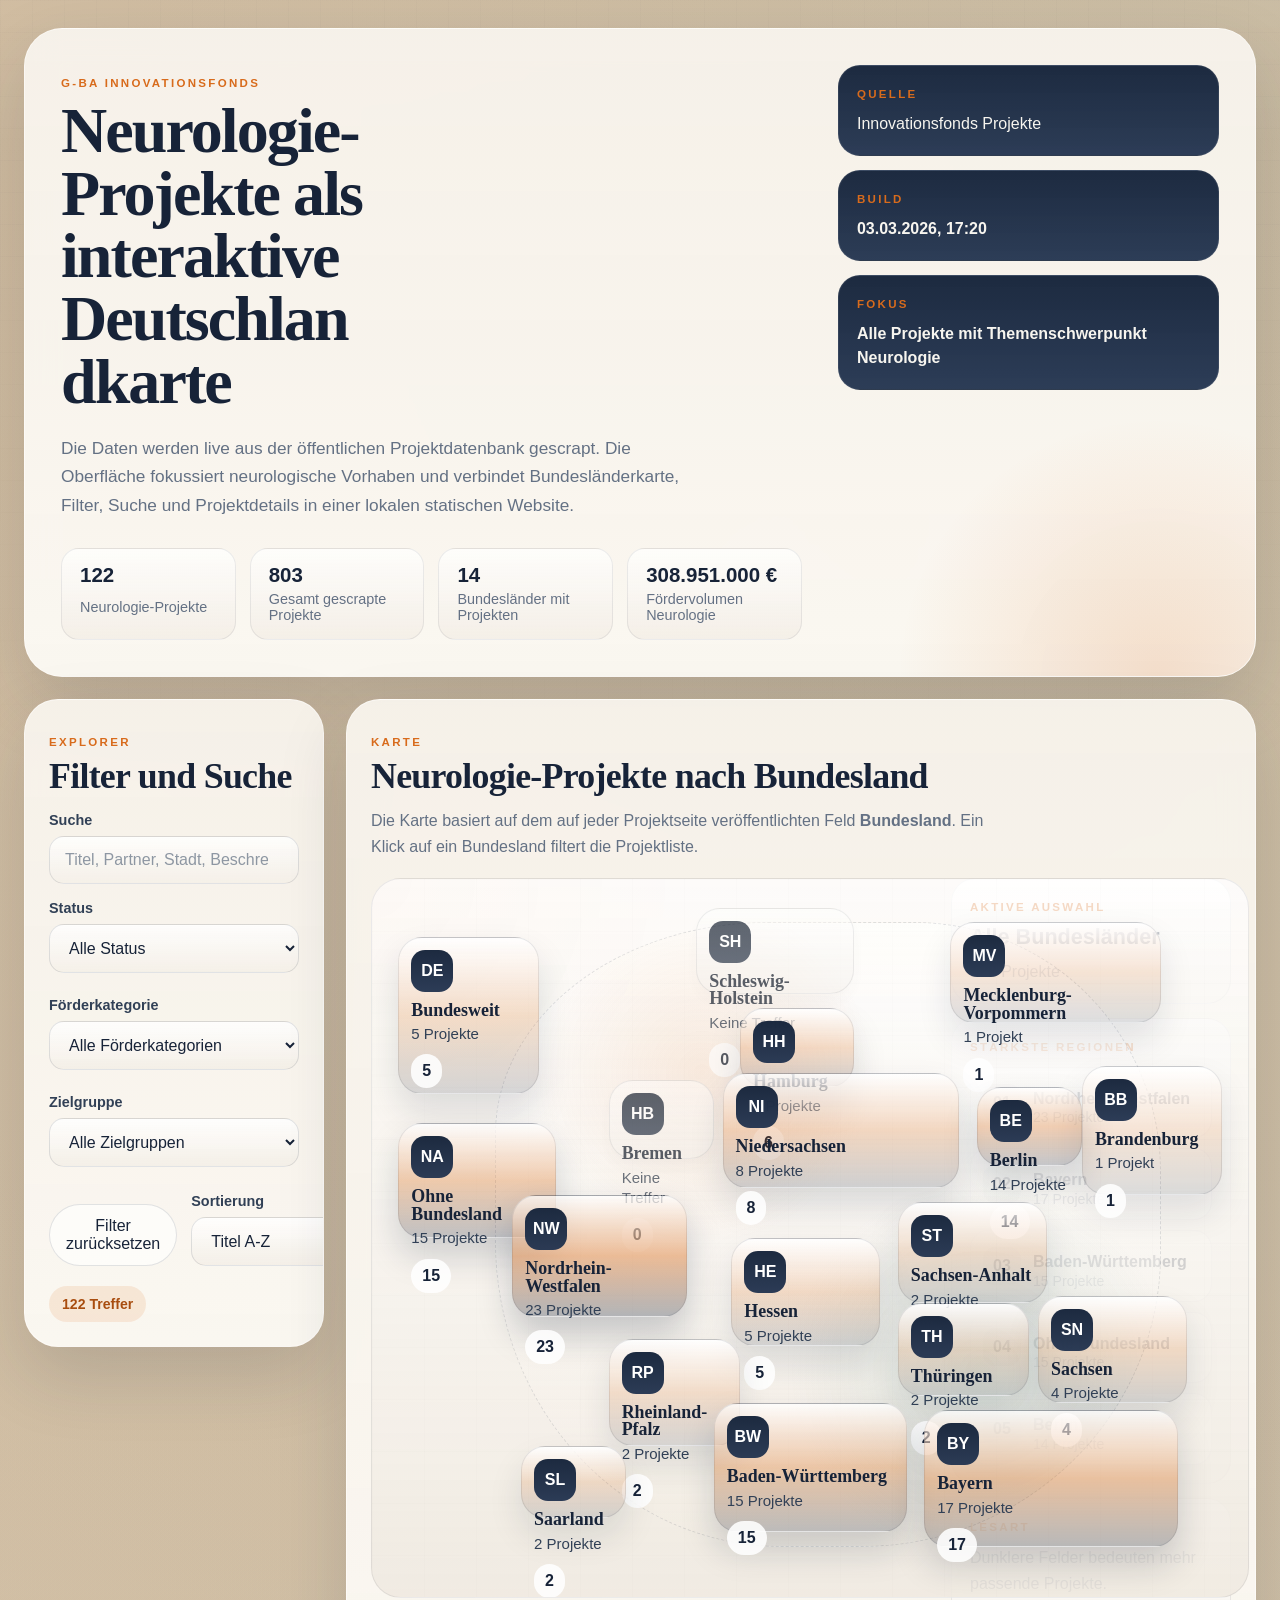
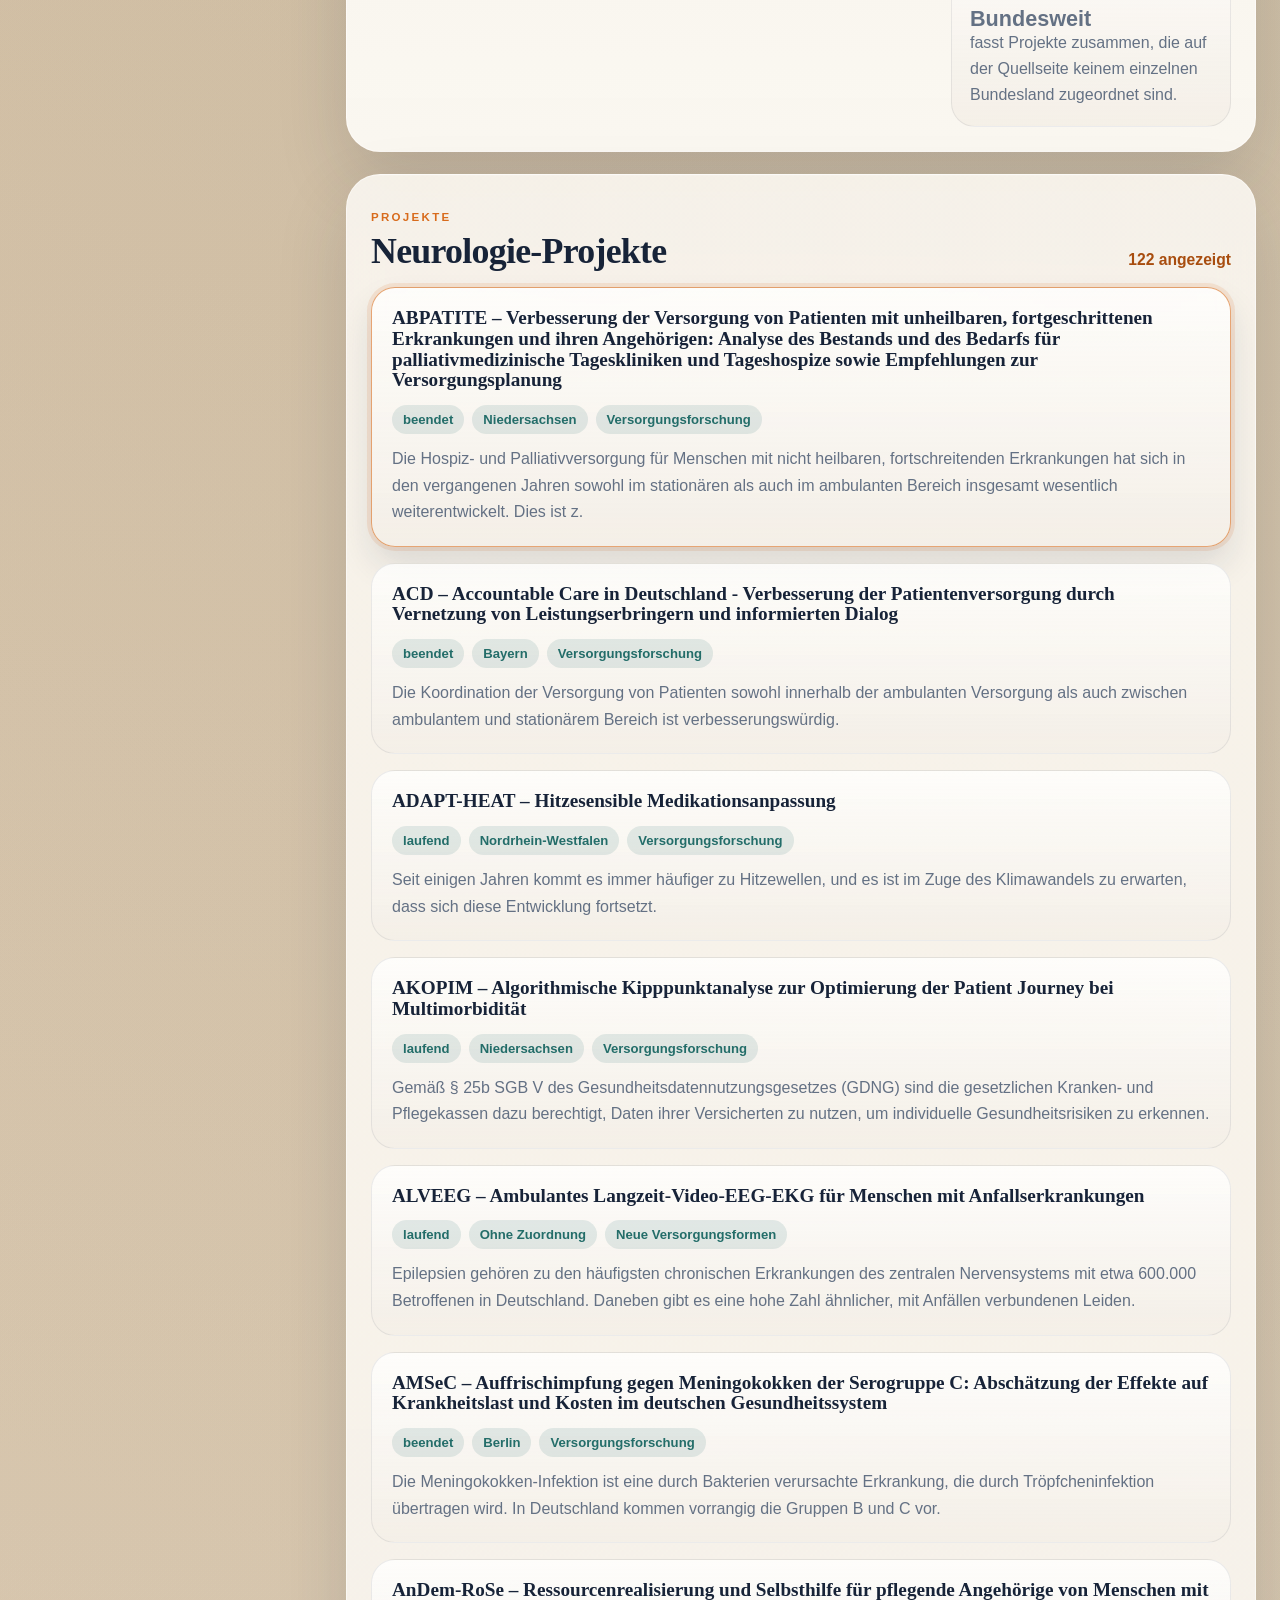
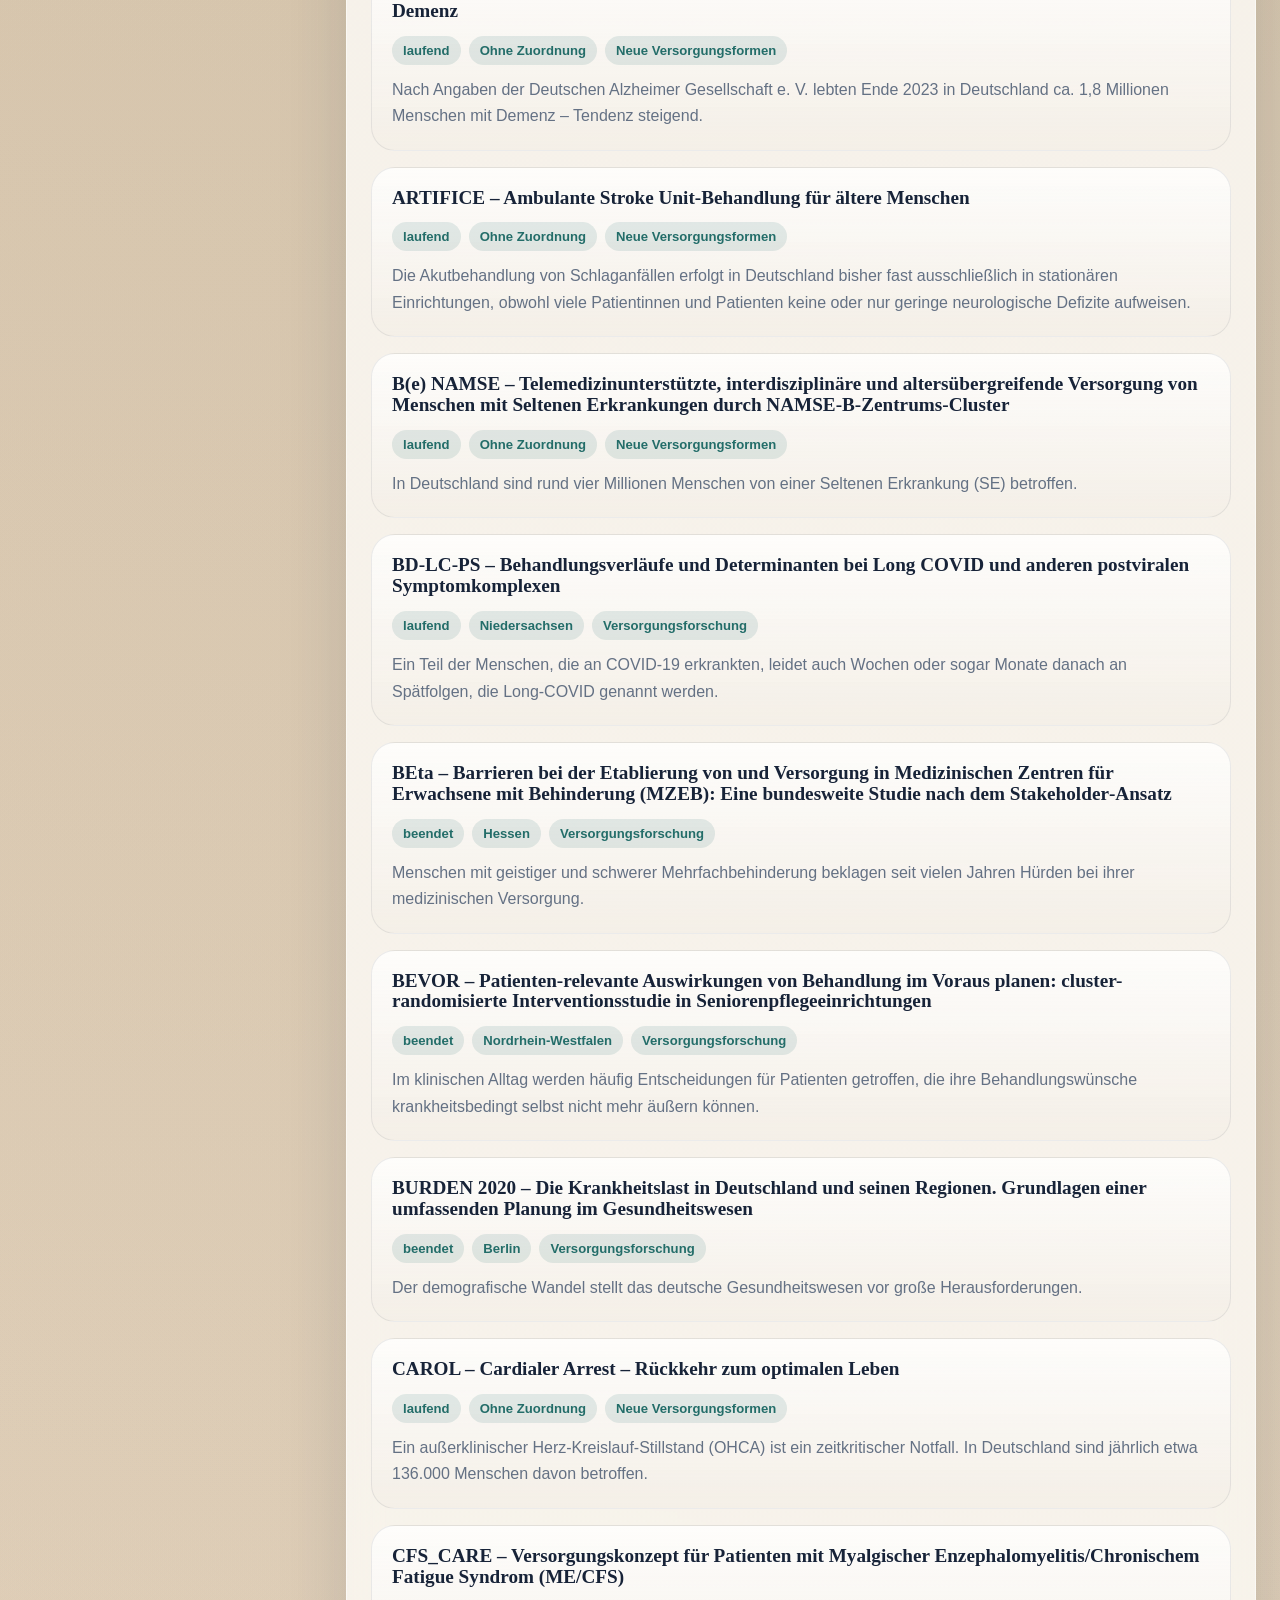
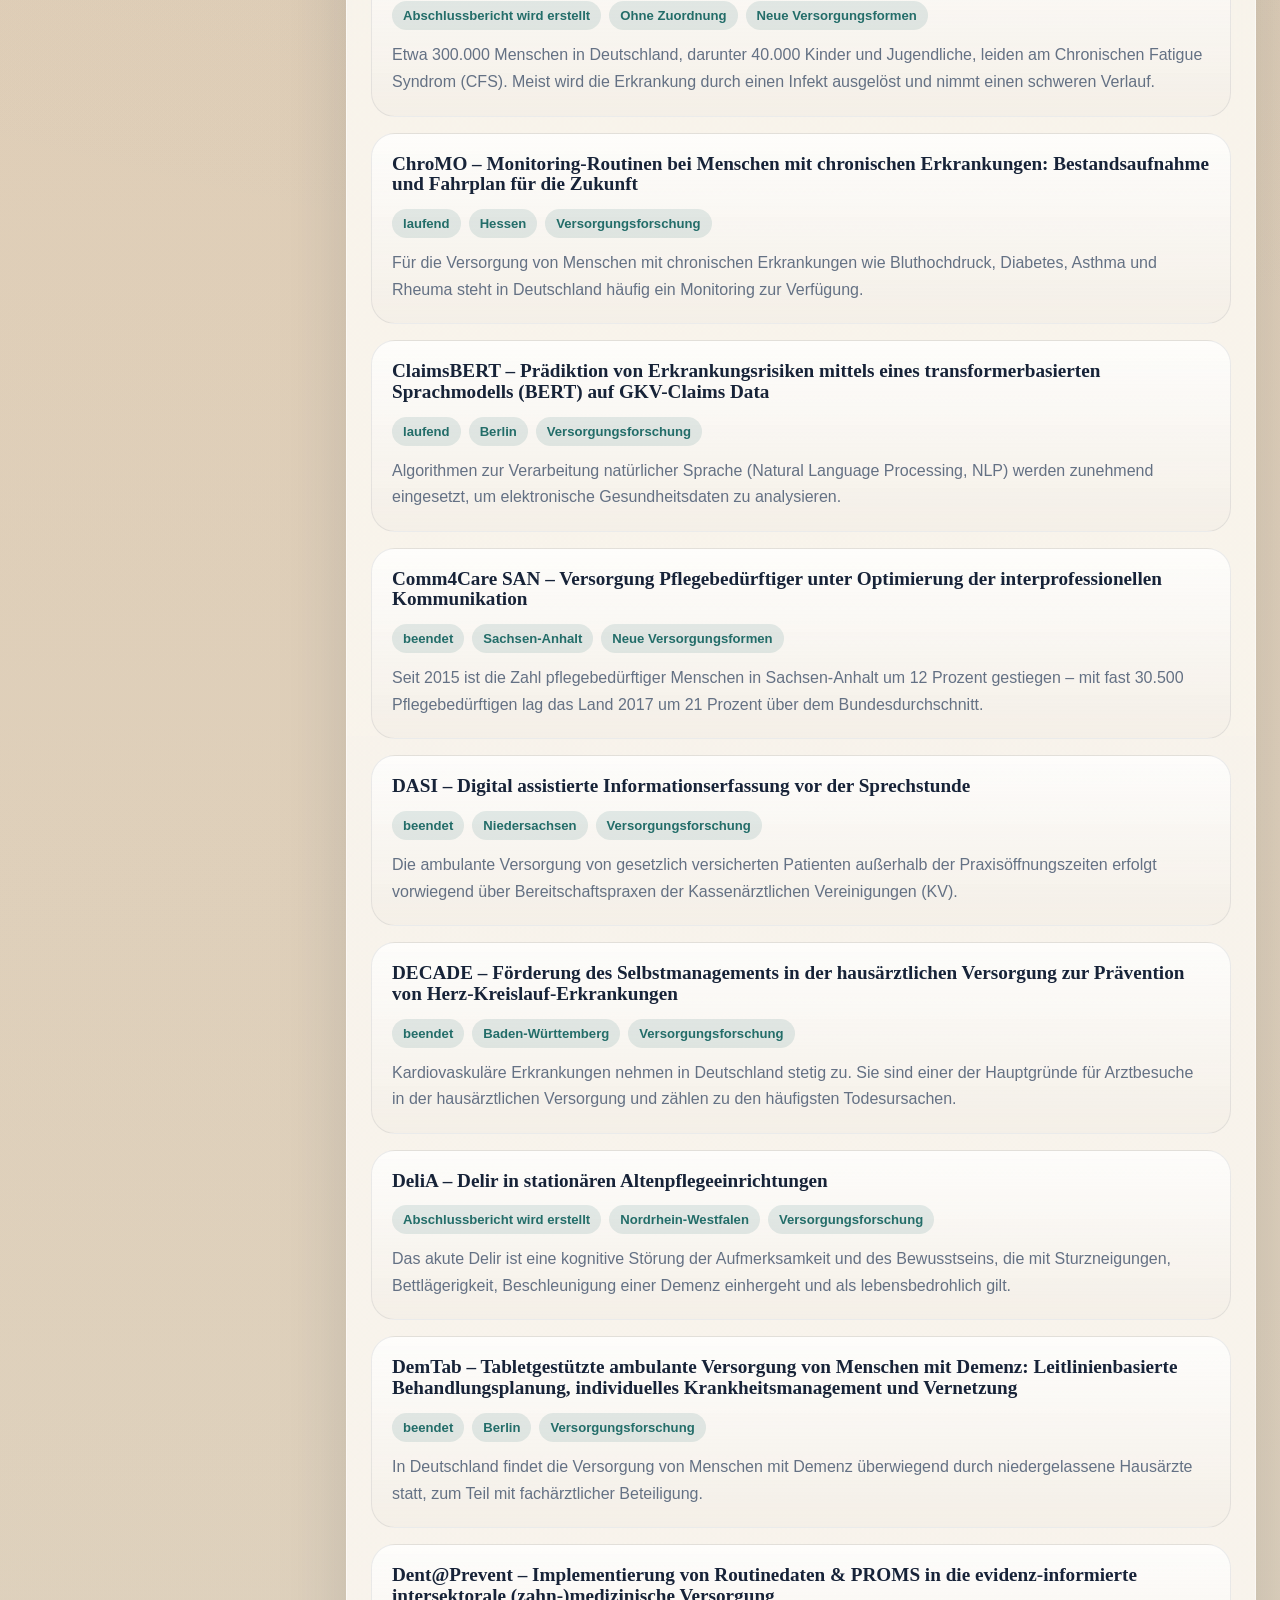
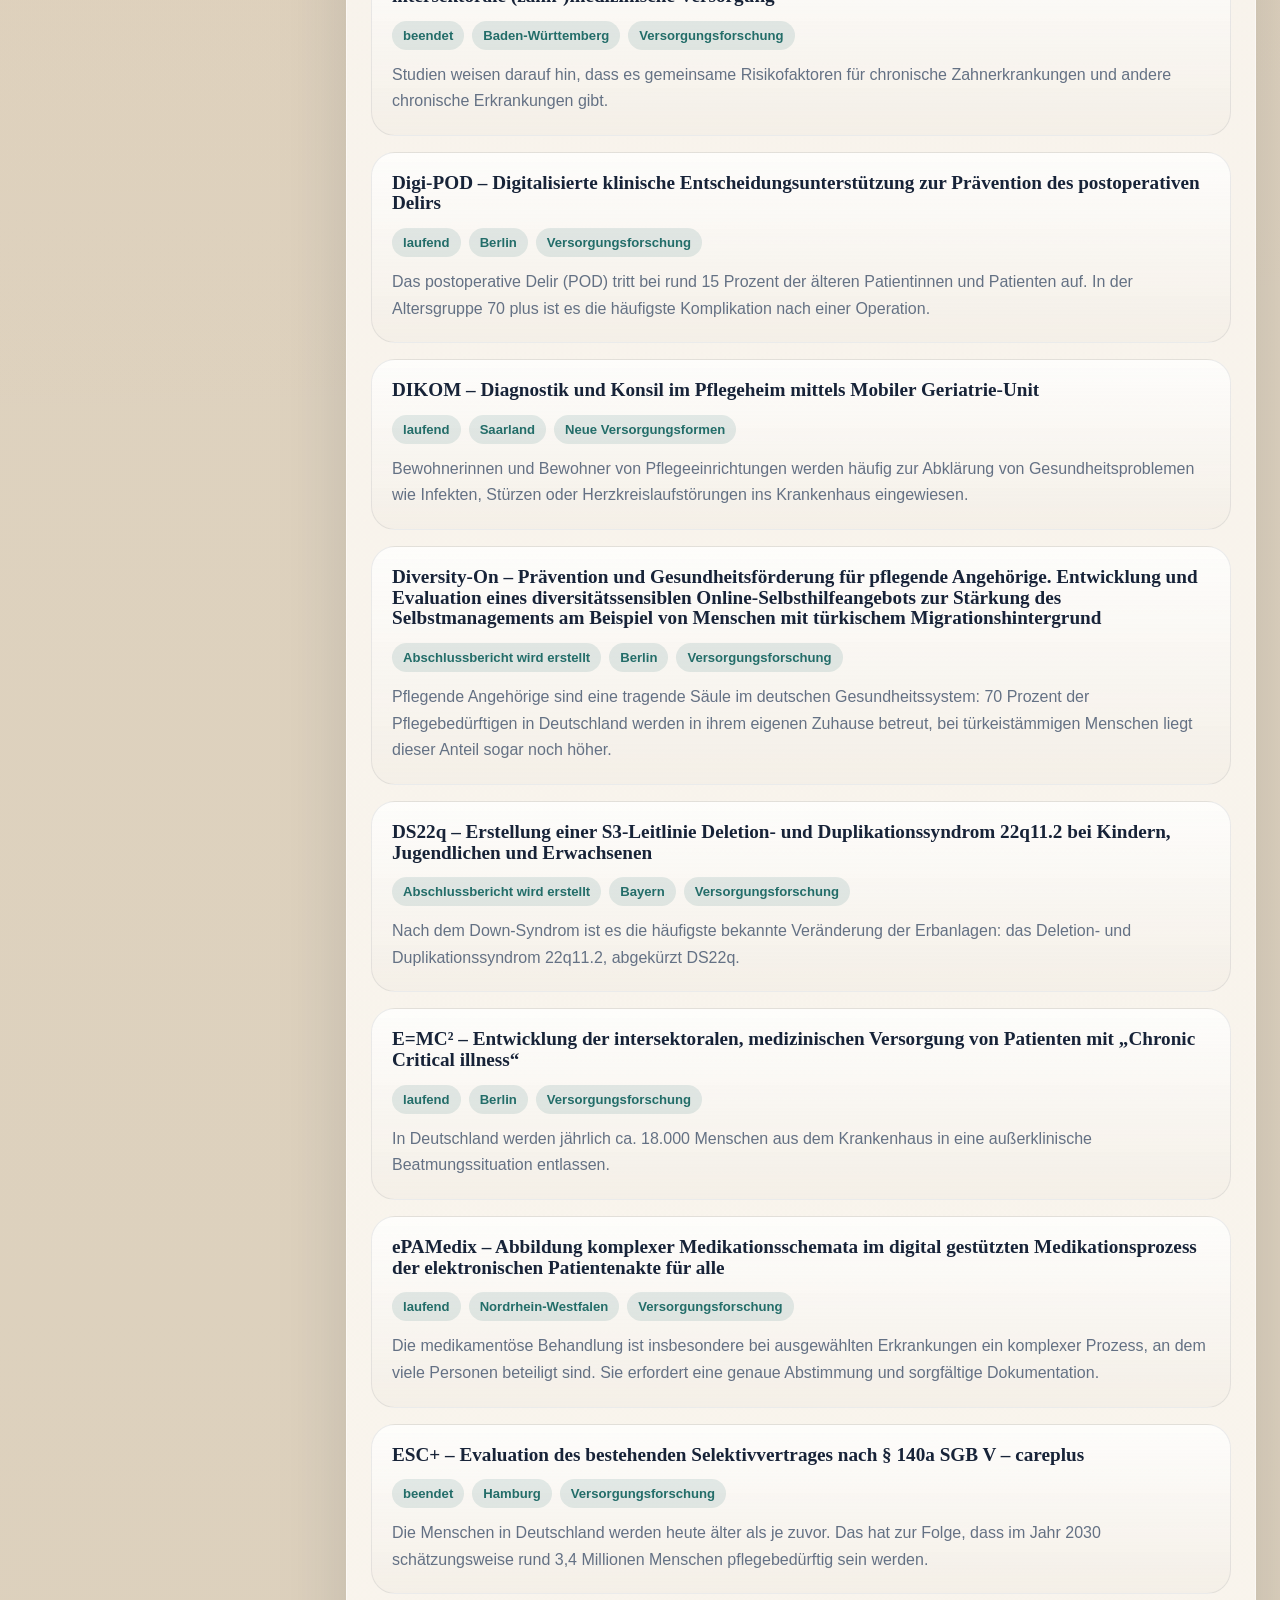
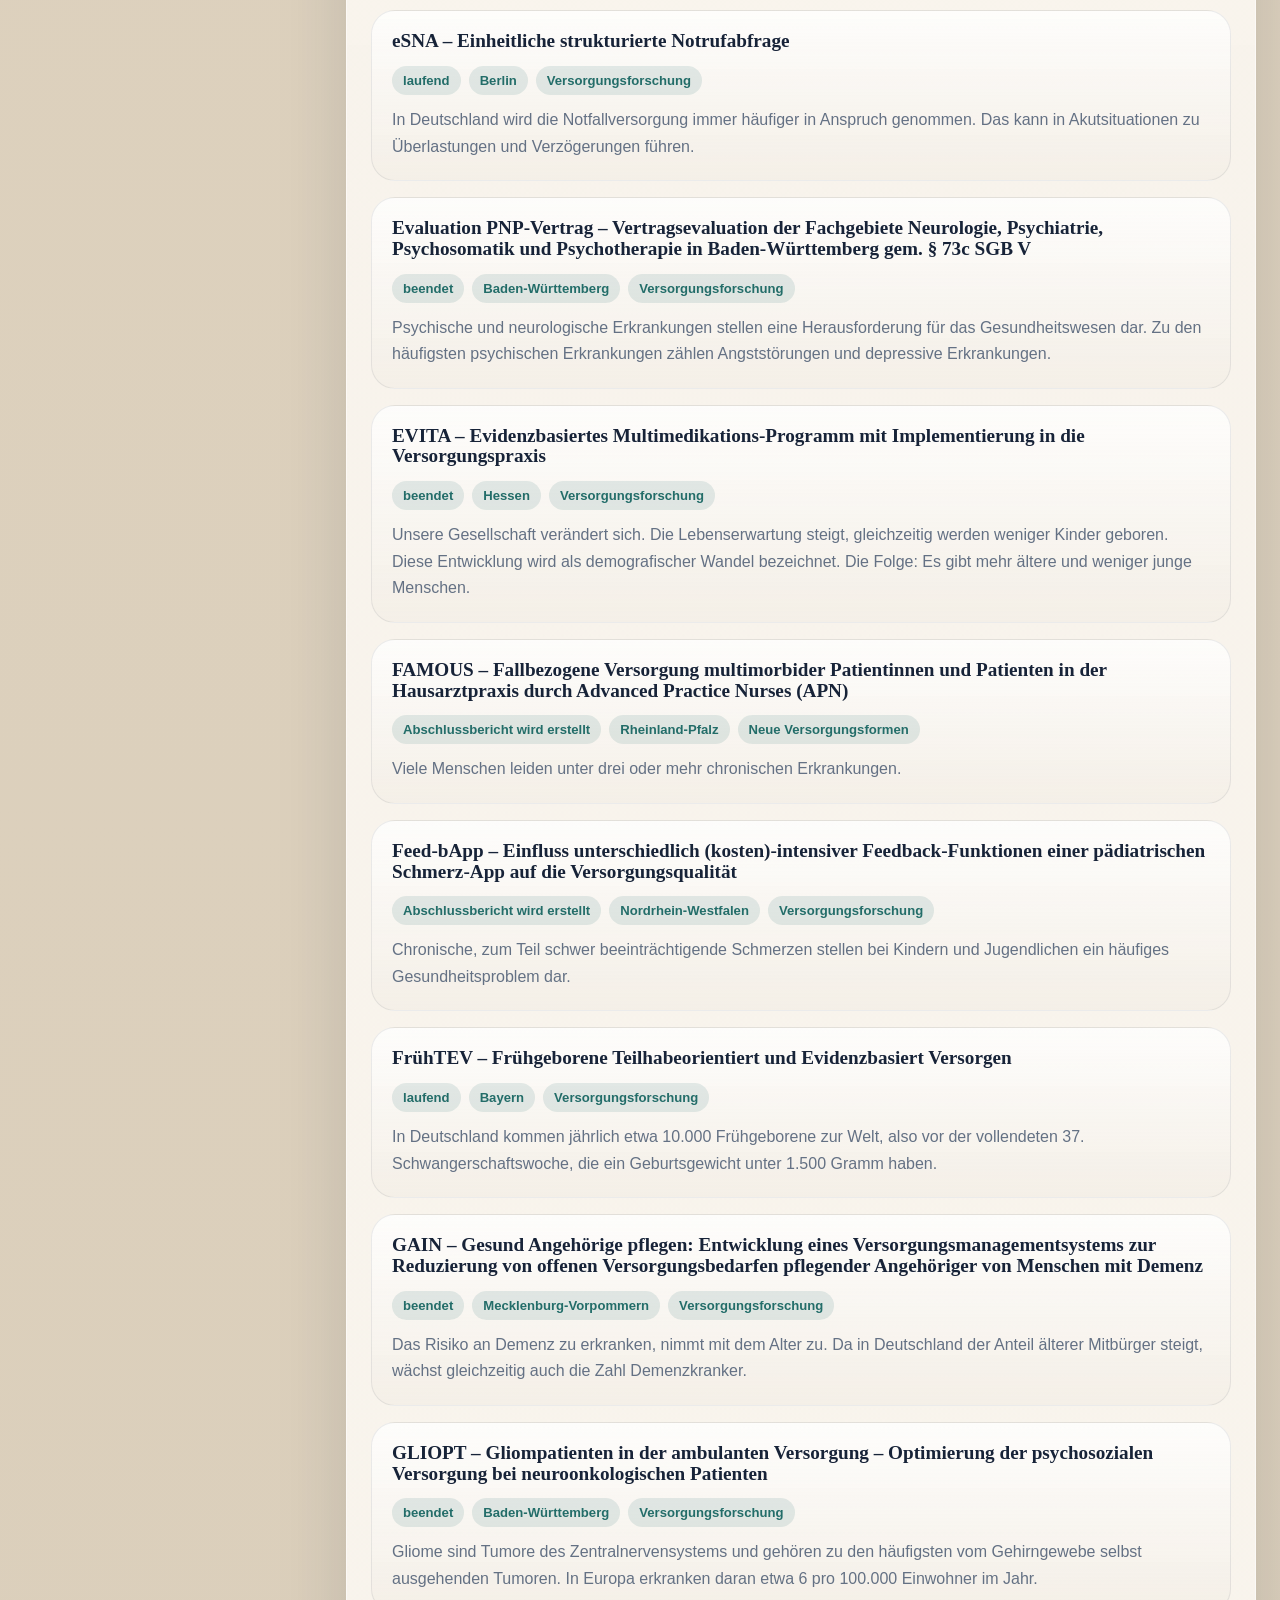
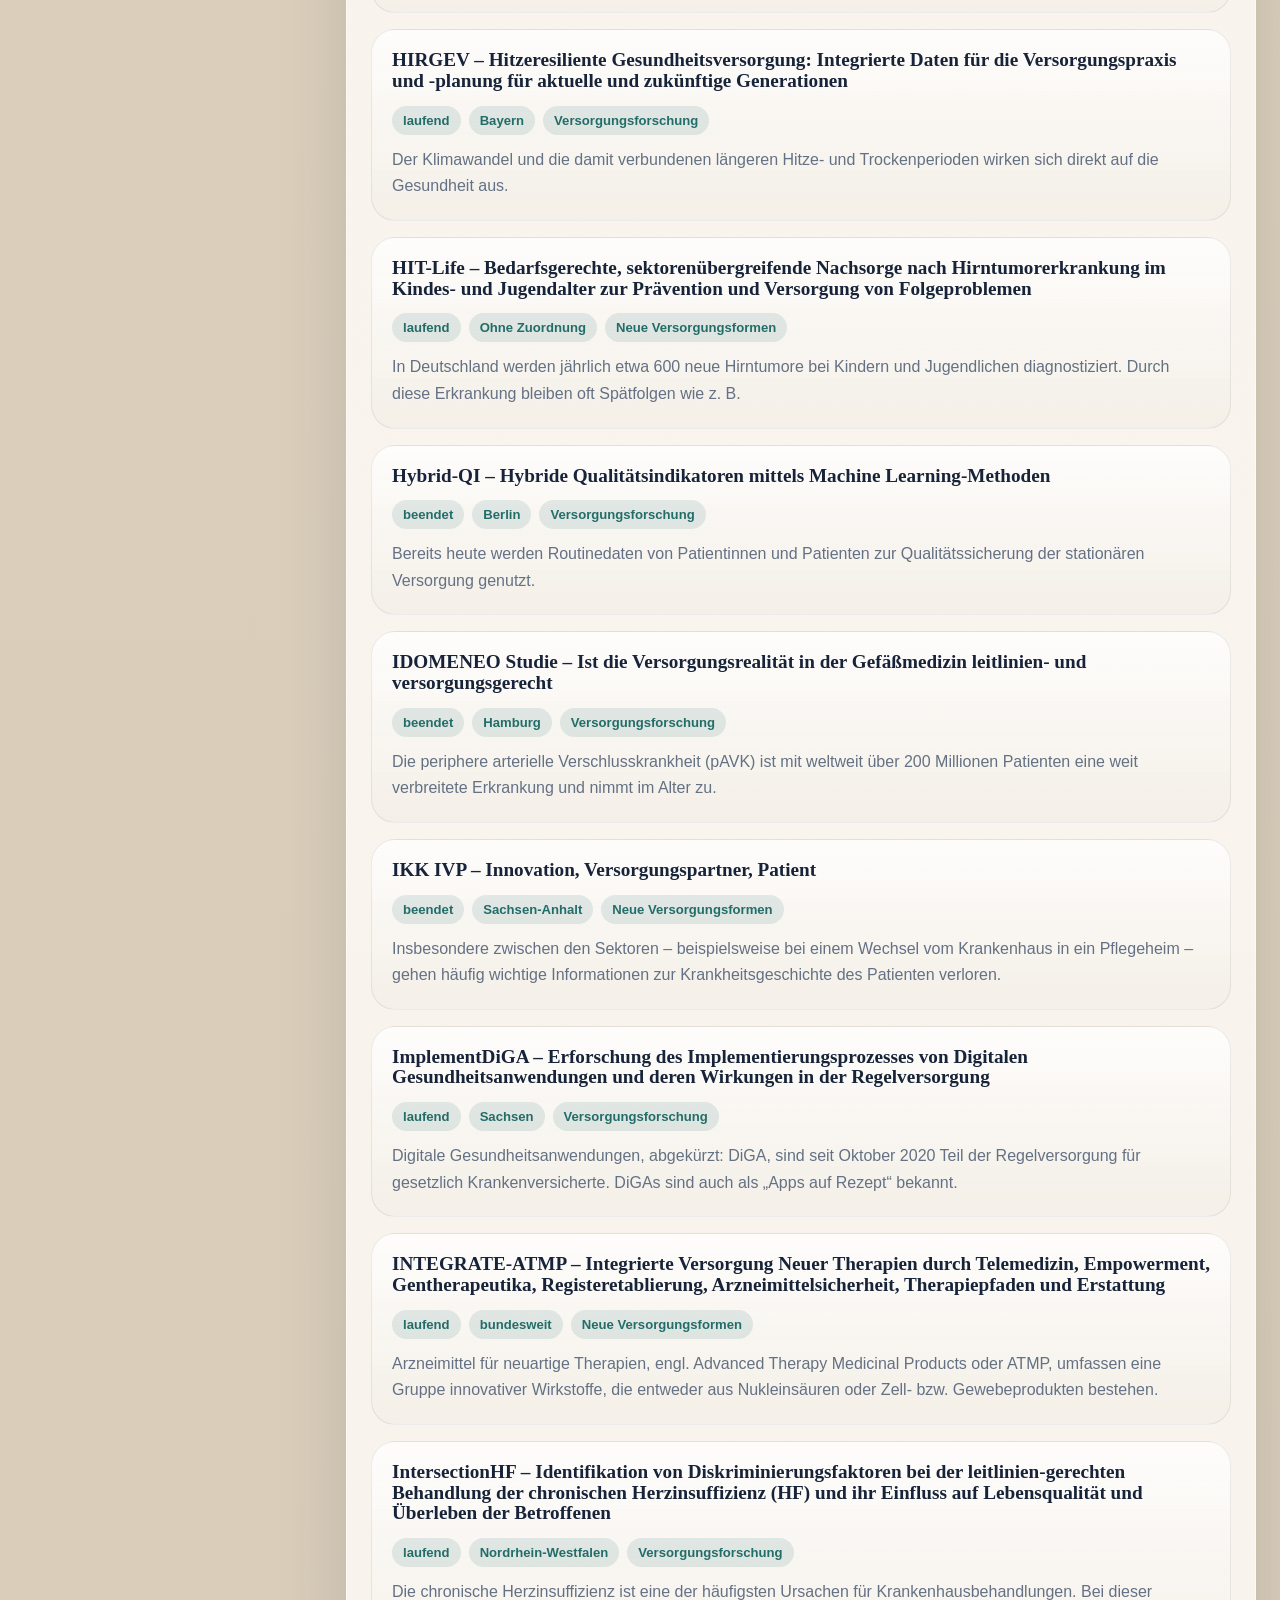
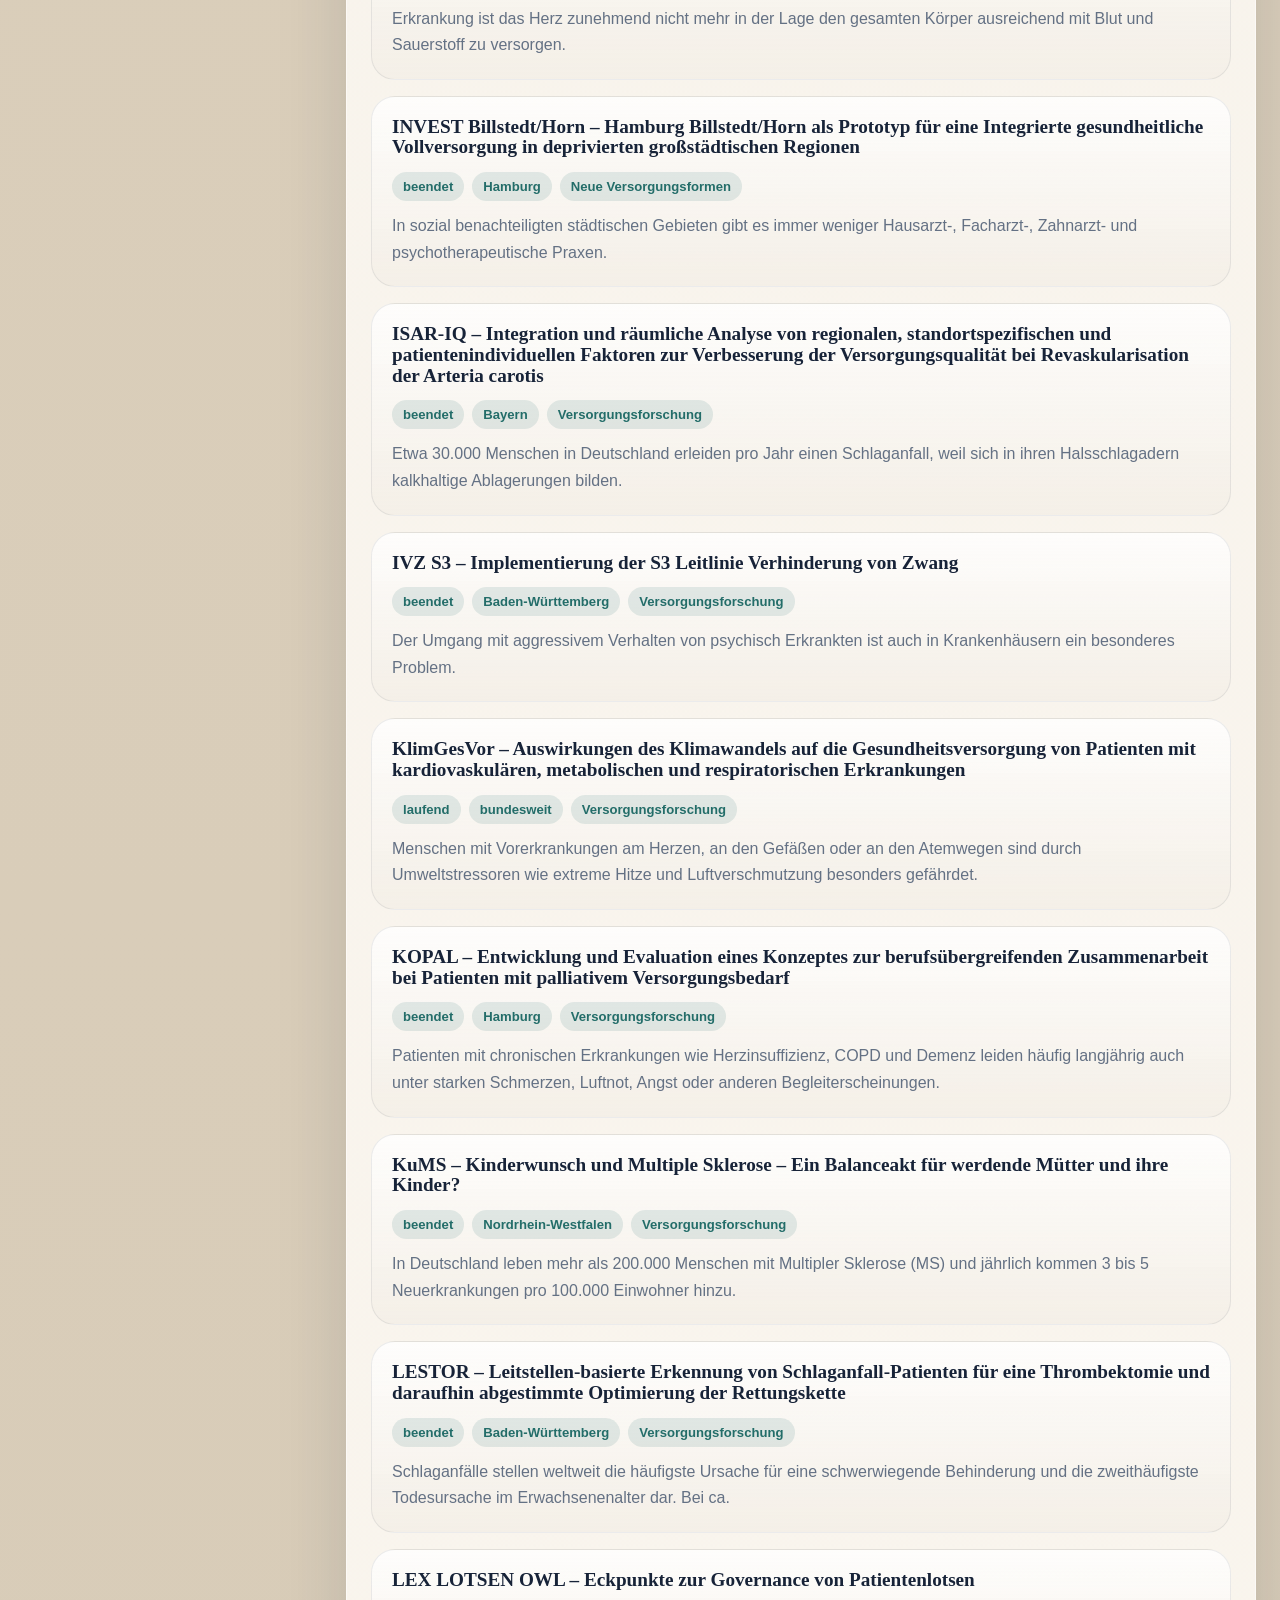
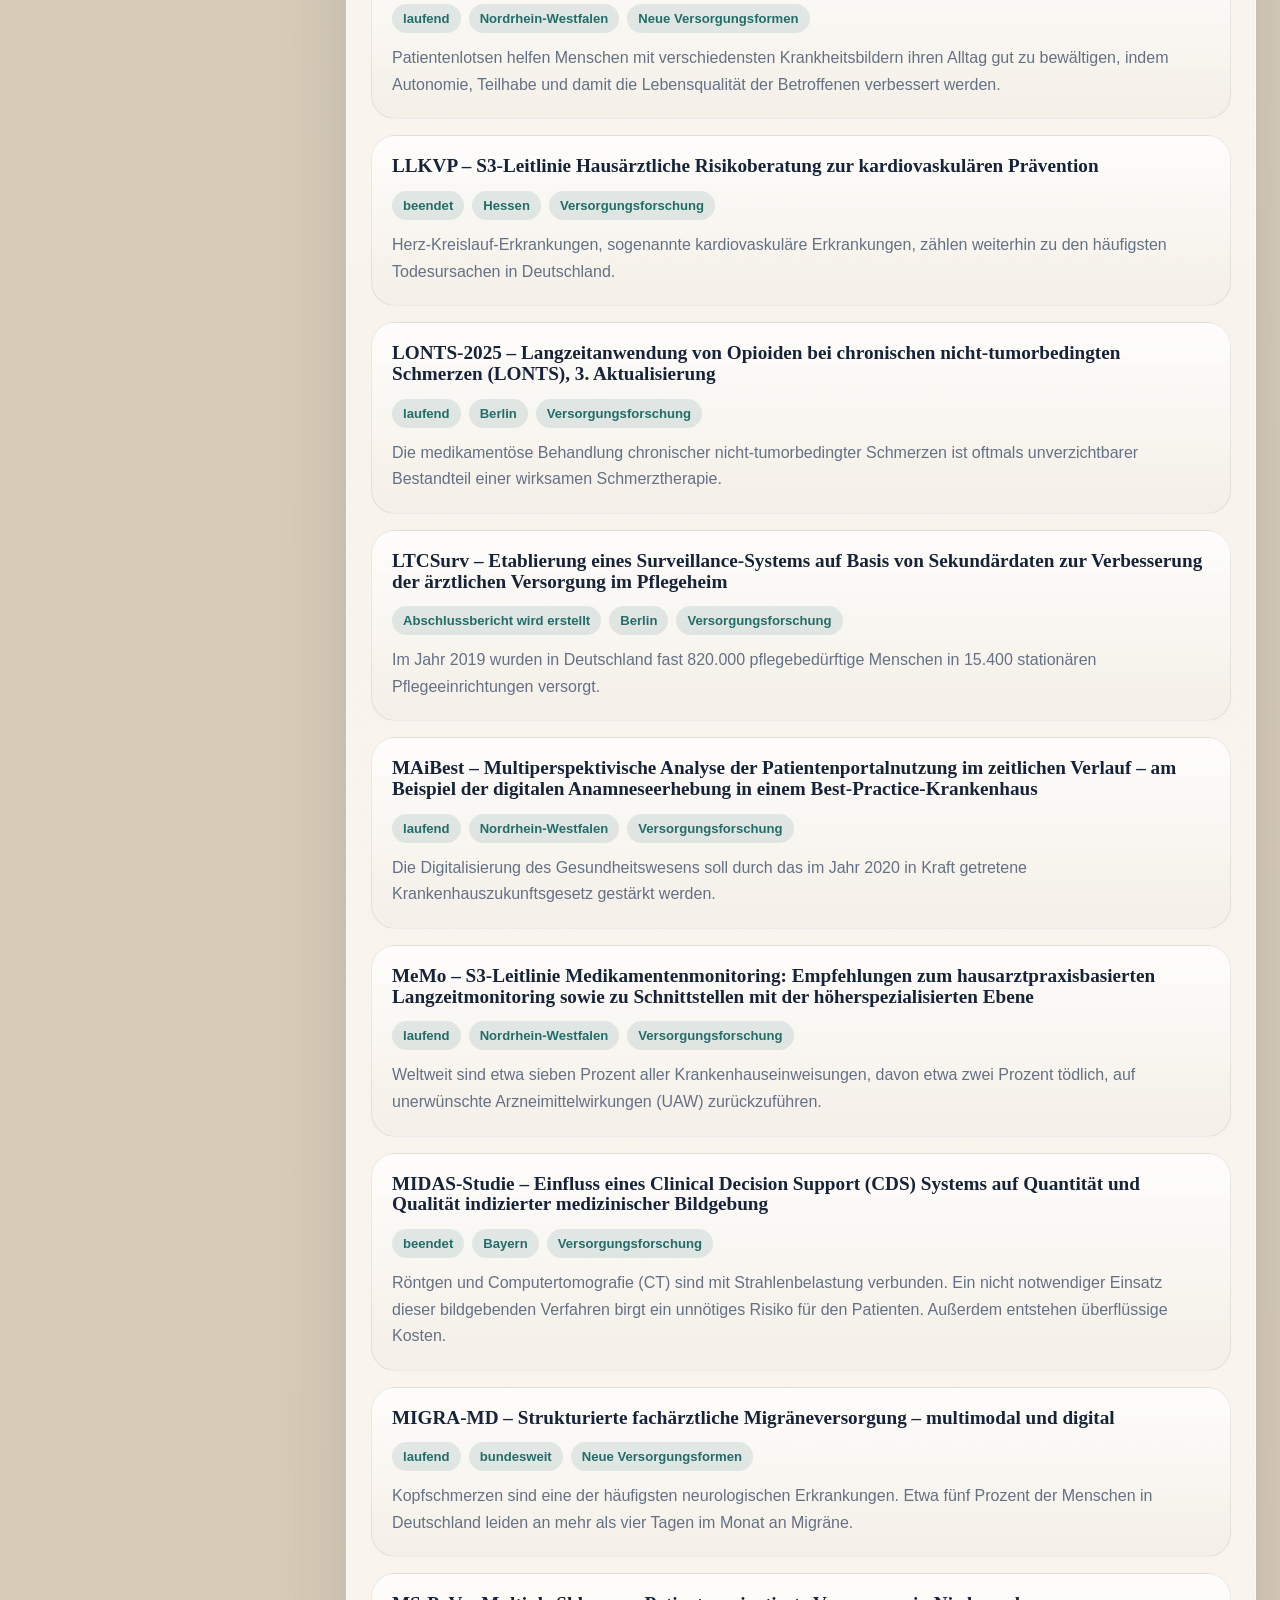
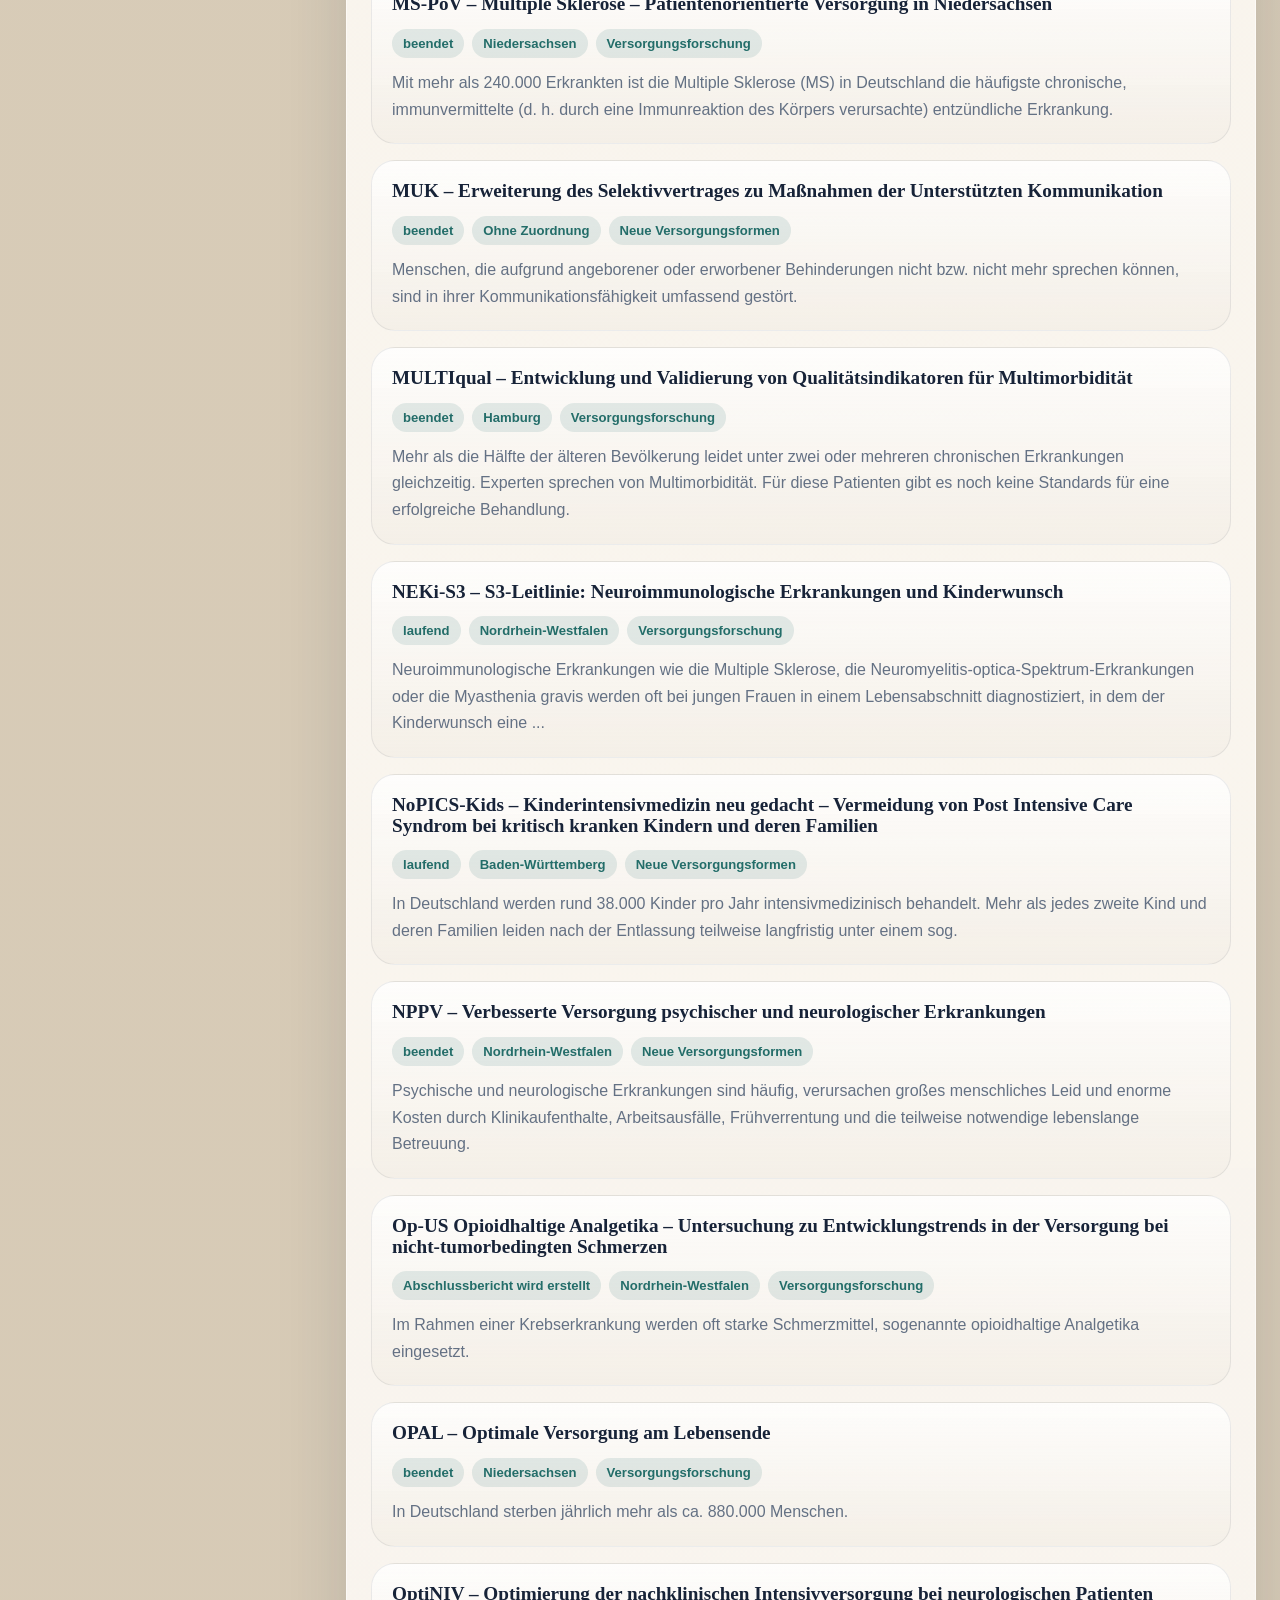
==== site/index.html @ b5175b50 "Initial project import with Pages deployment" ====
<!doctype html>
<html lang="de">
  <head>
    <meta charset="utf-8">
    <meta name="viewport" content="width=device-width, initial-scale=1">
    <title>Neurologie-Projekte im Innovationsfonds</title>
    <meta
      name="description"
      content="Interaktive Karte und Explorer für neurologische Projekte aus dem G-BA Innovationsfonds."
    >
    <link rel="stylesheet" href="./styles.css">
  </head>
  <body>
    <div class="page-shell">
      <header class="hero">
        <div class="hero-copy">
          <p class="eyebrow">G-BA Innovationsfonds</p>
          <h1>Neurologie-Projekte als interaktive Deutschlandkarte</h1>
          <p class="lede">
            Die Daten werden live aus der öffentlichen Projektdatenbank gescrapt. Die Oberfläche
            fokussiert neurologische Vorhaben und verbindet Bundesländerkarte, Filter, Suche und
            Projektdetails in einer lokalen statischen Website.
          </p>
          <div id="hero-stats" class="hero-stats"></div>
        </div>
        <div class="hero-panel">
          <div class="meta-card">
            <span class="meta-label">Quelle</span>
            <a id="source-link" href="https://innovationsfonds.g-ba.de/projekte/" target="_blank" rel="noreferrer">
              Innovationsfonds Projekte
            </a>
          </div>
          <div class="meta-card">
            <span class="meta-label">Build</span>
            <strong id="generated-at">Wird geladen ...</strong>
          </div>
          <div class="meta-card">
            <span class="meta-label">Fokus</span>
            <strong>Alle Projekte mit Themenschwerpunkt Neurologie</strong>
          </div>
        </div>
      </header>

      <main class="workspace">
        <section class="controls-panel card">
          <div class="section-heading">
            <p class="section-label">Explorer</p>
            <h2>Filter und Suche</h2>
          </div>

          <label class="field">
            <span>Suche</span>
            <input id="search-input" type="search" placeholder="Titel, Partner, Stadt, Beschreibung">
          </label>

          <div class="field-grid">
            <label class="field">
              <span>Status</span>
              <select id="status-filter"></select>
            </label>
            <label class="field">
              <span>Förderkategorie</span>
              <select id="funding-filter"></select>
            </label>
            <label class="field">
              <span>Zielgruppe</span>
              <select id="target-filter"></select>
            </label>
          </div>

          <div class="toolbar">
            <button id="reset-filters" class="ghost-button" type="button">Filter zurücksetzen</button>
            <label class="field compact">
              <span>Sortierung</span>
              <select id="sort-filter">
                <option value="title">Titel A-Z</option>
                <option value="funding">Fördersumme</option>
                <option value="recent">Neuere Laufzeit</option>
                <option value="status">Status</option>
              </select>
            </label>
          </div>

          <div id="selection-summary" class="selection-summary"></div>
        </section>

        <section class="map-panel card">
          <div class="section-heading">
            <p class="section-label">Karte</p>
            <h2>Neurologie-Projekte nach Bundesland</h2>
          </div>
          <p class="map-hint">
            Die Karte basiert auf dem auf jeder Projektseite veröffentlichten Feld
            <strong>Bundesland</strong>. Ein Klick auf ein Bundesland filtert die Projektliste.
          </p>
          <div class="map-shell">
            <div id="state-map" class="state-map" aria-label="Deutschlandkarte nach Bundesländern"></div>
            <aside class="map-sidebar">
              <div class="map-side-card">
                <span class="map-side-label">Aktive Auswahl</span>
                <strong id="map-active-label">Alle Bundesländer</strong>
                <p id="map-active-count" class="map-side-copy">122 Projekte</p>
              </div>
              <div class="map-side-card">
                <span class="map-side-label">Stärkste Regionen</span>
                <div id="map-top-states" class="map-top-states"></div>
              </div>
              <div class="map-side-card">
                <span class="map-side-label">Lesart</span>
                <p class="map-side-copy">
                  Dunklere Felder bedeuten mehr passende Projekte. <strong>Bundesweit</strong> fasst
                  Projekte zusammen, die auf der Quellseite keinem einzelnen Bundesland zugeordnet sind.
                </p>
              </div>
            </aside>
          </div>
        </section>

        <section class="list-panel card">
          <div class="section-heading section-heading-split">
            <div>
              <p class="section-label">Projekte</p>
              <h2 id="results-title">Neurologie-Projekte</h2>
            </div>
            <strong id="results-count" class="results-count"></strong>
          </div>
          <div id="project-list" class="project-list"></div>
        </section>

        <aside class="detail-panel card">
          <div class="section-heading">
            <p class="section-label">Detailansicht</p>
            <h2 id="detail-title">Projekt wählen</h2>
          </div>
          <div id="detail-body" class="detail-body">
            <p class="empty-state">
              Wählen Sie ein Projekt aus der Liste oder klicken Sie auf ein Bundesland in der Karte.
            </p>
          </div>
        </aside>
      </main>
    </div>

    <script src="./data.js"></script>
    <script src="./app.js"></script>
  </body>
</html>
---- site/styles.css ----
:root {
  --bg: #d8ccb8;
  --bg-deep: #c7b79d;
  --paper: rgba(248, 244, 237, 0.94);
  --paper-strong: rgba(251, 248, 242, 0.98);
  --paper-muted: rgba(240, 234, 225, 0.92);
  --ink: #172338;
  --ink-soft: #314056;
  --muted: #647184;
  --line: rgba(23, 35, 56, 0.12);
  --accent: #d86b1c;
  --accent-deep: #a84d0f;
  --accent-soft: rgba(216, 107, 28, 0.14);
  --teal: #236d69;
  --teal-soft: rgba(35, 109, 105, 0.14);
  --navy: #18263c;
  --navy-soft: #243551;
  --shadow: 0 28px 70px rgba(23, 35, 56, 0.15);
  --radius-xl: 34px;
  --radius-lg: 24px;
  --radius-md: 18px;
  --heading-font: "Iowan Old Style", "Palatino Linotype", "Book Antiqua", Palatino, serif;
  --body-font: "Avenir Next", "Segoe UI", "Helvetica Neue", sans-serif;
}

* {
  box-sizing: border-box;
}

html {
  scroll-behavior: smooth;
}

body {
  margin: 0;
  min-height: 100vh;
  color: var(--ink);
  font-family: var(--body-font);
  background:
    radial-gradient(circle at top left, rgba(216, 107, 28, 0.18), transparent 24%),
    radial-gradient(circle at top right, rgba(35, 109, 105, 0.16), transparent 18%),
    linear-gradient(180deg, #e4d8c5 0%, var(--bg) 46%, #d2c4ae 100%);
}

body::before {
  content: "";
  position: fixed;
  inset: 0;
  pointer-events: none;
  background:
    linear-gradient(rgba(255, 255, 255, 0.1), transparent 18%),
    linear-gradient(90deg, rgba(23, 35, 56, 0.03) 1px, transparent 1px),
    linear-gradient(rgba(23, 35, 56, 0.03) 1px, transparent 1px);
  background-size: auto, 32px 32px, 32px 32px;
  mask-image: linear-gradient(180deg, rgba(0, 0, 0, 0.5), transparent 92%);
}

a {
  color: inherit;
}

.page-shell {
  position: relative;
  width: min(1600px, calc(100% - 48px));
  margin: 0 auto;
  padding: 28px 0 48px;
}

.hero,
.card {
  position: relative;
  overflow: hidden;
  border: 1px solid rgba(255, 255, 255, 0.48);
  background: linear-gradient(180deg, var(--paper) 0%, var(--paper-strong) 100%);
  box-shadow: var(--shadow);
  backdrop-filter: blur(16px);
}

.hero {
  display: grid;
  grid-template-columns: minmax(0, 1.4fr) minmax(320px, 0.72fr);
  gap: 36px;
  padding: 36px;
  border-radius: 38px;
  animation: rise 0.65s ease both;
}

.hero::before {
  content: "";
  position: absolute;
  inset: auto -14% -42% auto;
  width: 540px;
  height: 540px;
  border-radius: 50%;
  background: radial-gradient(circle, rgba(216, 107, 28, 0.18), transparent 68%);
  pointer-events: none;
}

.hero-copy {
  position: relative;
  z-index: 1;
}

.hero-panel {
  position: relative;
  z-index: 1;
  display: grid;
  gap: 14px;
  align-content: start;
}

.eyebrow,
.section-label,
.meta-label,
.map-side-label {
  text-transform: uppercase;
  letter-spacing: 0.2em;
  font-size: 0.72rem;
  font-weight: 800;
  color: var(--accent);
}

.hero h1,
.section-heading h2,
#detail-title,
.project-card h3,
.state-name {
  margin: 0;
  font-family: var(--heading-font);
  font-weight: 700;
  line-height: 0.98;
  hyphens: auto;
  overflow-wrap: anywhere;
}

.hero h1 {
  max-width: 10ch;
  font-size: clamp(3rem, 5vw, 6.2rem);
  letter-spacing: -0.03em;
}

.lede {
  max-width: 68ch;
  margin: 20px 0 0;
  color: var(--muted);
  font-size: 1.08rem;
  line-height: 1.66;
}

.hero-stats {
  display: grid;
  grid-template-columns: repeat(4, minmax(0, 1fr));
  gap: 14px;
  margin-top: 28px;
  max-width: 920px;
}

.stat-chip {
  display: grid;
  gap: 6px;
  padding: 16px 18px;
  border-radius: 18px;
  border: 1px solid rgba(23, 35, 56, 0.08);
  background: linear-gradient(180deg, rgba(255, 255, 255, 0.72), rgba(244, 239, 231, 0.96));
}

.stat-chip strong {
  font-size: clamp(1.28rem, 1.6vw, 1.75rem);
  line-height: 1;
}

.stat-chip span {
  color: var(--muted);
  font-size: 0.9rem;
}

.meta-card {
  padding: 18px 18px 20px;
  border-radius: 22px;
  background: linear-gradient(180deg, rgba(24, 38, 60, 0.98), rgba(36, 53, 81, 0.96));
  color: #f7f5ef;
  border: 1px solid rgba(255, 255, 255, 0.08);
}

.meta-card a,
.meta-card strong {
  display: block;
  margin-top: 10px;
  color: inherit;
  line-height: 1.45;
  text-decoration: none;
}

.workspace {
  display: grid;
  grid-template-columns: 320px minmax(0, 1.16fr) minmax(360px, 0.96fr);
  gap: 22px;
  align-items: start;
  margin-top: 22px;
}

.workspace > * {
  min-width: 0;
}

.card {
  padding: 24px;
  border-radius: var(--radius-xl);
  animation: rise 0.8s ease both;
}

.controls-panel {
  position: sticky;
  top: 18px;
}

.map-panel {
  grid-column: 2 / -1;
}

.list-panel {
  grid-column: 2;
}

.detail-panel {
  grid-column: 3;
  position: sticky;
  top: 18px;
  max-height: calc(100vh - 36px);
  overflow: auto;
}

.section-heading {
  margin-bottom: 18px;
}

.section-heading h2,
#detail-title {
  font-size: clamp(2rem, 2.8vw, 3.3rem);
  letter-spacing: -0.02em;
}

.section-heading-split {
  display: flex;
  align-items: end;
  justify-content: space-between;
  gap: 16px;
}

.field {
  display: grid;
  gap: 8px;
  margin-bottom: 16px;
}

.field span {
  color: var(--ink-soft);
  font-size: 0.9rem;
  font-weight: 700;
}

.field-grid {
  display: grid;
  grid-template-columns: 1fr;
  gap: 8px;
}

input,
select,
button {
  font: inherit;
}

input,
select {
  width: 100%;
  padding: 14px 15px;
  border-radius: 15px;
  border: 1px solid var(--line);
  background: linear-gradient(180deg, rgba(255, 255, 255, 0.84), rgba(244, 239, 231, 0.92));
  color: var(--ink);
  transition: border-color 0.2s ease, transform 0.2s ease, box-shadow 0.2s ease;
}

input::placeholder {
  color: rgba(100, 113, 132, 0.72);
}

input:focus,
select:focus,
button:focus-visible {
  outline: none;
  border-color: rgba(216, 107, 28, 0.75);
  box-shadow: 0 0 0 4px rgba(216, 107, 28, 0.16);
}

.toolbar {
  display: flex;
  gap: 14px;
  align-items: end;
  justify-content: space-between;
  margin-top: 10px;
}

.compact {
  margin-bottom: 0;
  min-width: 150px;
}

.ghost-button {
  border: 1px solid rgba(23, 35, 56, 0.12);
  background: rgba(255, 255, 255, 0.65);
  color: var(--ink);
  padding: 12px 16px;
  border-radius: 999px;
  cursor: pointer;
  transition: transform 0.2s ease, background 0.2s ease, border-color 0.2s ease;
}

.ghost-button:hover {
  transform: translateY(-1px);
  background: #fff;
  border-color: rgba(216, 107, 28, 0.35);
}

.selection-summary {
  display: flex;
  flex-wrap: wrap;
  gap: 10px;
  margin-top: 20px;
}

.pill {
  display: inline-flex;
  align-items: center;
  gap: 8px;
  padding: 10px 13px;
  border-radius: 999px;
  background: rgba(216, 107, 28, 0.12);
  color: var(--accent-deep);
  font-size: 0.88rem;
  font-weight: 800;
}

.map-hint {
  max-width: 70ch;
  margin: -4px 0 18px;
  color: var(--muted);
  line-height: 1.62;
}

.map-shell {
  display: grid;
  grid-template-columns: minmax(0, 1fr) 280px;
  gap: 22px;
  align-items: start;
}

.state-map {
  position: relative;
  min-height: 720px;
  aspect-ratio: 1.22;
  border-radius: 30px;
  border: 1px solid rgba(23, 35, 56, 0.08);
  background:
    linear-gradient(180deg, rgba(255, 255, 255, 0.74), rgba(240, 234, 225, 0.92)),
    radial-gradient(circle at top left, rgba(216, 107, 28, 0.08), transparent 28%);
  overflow: hidden;
}

.state-map::before {
  content: "";
  position: absolute;
  inset: 6% 10% 7% 14%;
  border-radius: 41% 37% 45% 43% / 34% 40% 47% 49%;
  border: 1px dashed rgba(23, 35, 56, 0.12);
  background:
    radial-gradient(circle at 31% 24%, rgba(216, 107, 28, 0.12), transparent 26%),
    radial-gradient(circle at 73% 72%, rgba(35, 109, 105, 0.12), transparent 29%),
    linear-gradient(180deg, rgba(255, 255, 255, 0.46), rgba(246, 238, 228, 0.2));
}

.state-map::after {
  content: "";
  position: absolute;
  inset: 0;
  background-image:
    linear-gradient(rgba(23, 35, 56, 0.035) 1px, transparent 1px),
    linear-gradient(90deg, rgba(23, 35, 56, 0.035) 1px, transparent 1px);
  background-size: 52px 52px;
  opacity: 0.28;
  pointer-events: none;
}

.state-tile {
  position: absolute;
  z-index: 1;
  display: grid;
  grid-template-rows: auto 1fr auto;
  gap: 10px;
  padding: 12px;
  border-radius: 24px;
  border: 1px solid rgba(23, 35, 56, 0.1);
  color: var(--ink);
  cursor: pointer;
  text-align: left;
  transition:
    transform 0.22s ease,
    border-color 0.22s ease,
    box-shadow 0.22s ease,
    filter 0.22s ease;
}

.state-tile:hover {
  transform: translateY(-3px);
}

.state-tile.active {
  border-color: rgba(216, 107, 28, 0.75);
  box-shadow:
    0 22px 36px rgba(23, 35, 56, 0.18),
    0 0 0 4px rgba(216, 107, 28, 0.16) !important;
  transform: translateY(-4px) scale(1.01);
}

.state-tile.empty {
  filter: saturate(0.7);
  opacity: 0.72;
}

.state-code {
  display: inline-flex;
  align-items: center;
  justify-content: center;
  width: 42px;
  height: 42px;
  border-radius: 14px;
  background: linear-gradient(180deg, rgba(24, 38, 60, 0.98), rgba(36, 53, 81, 0.96));
  color: #fff;
  font-weight: 800;
  font-size: 1rem;
}

.state-copy {
  display: grid;
  align-content: end;
  gap: 5px;
}

.state-name {
  font-size: clamp(1rem, 1.4vw, 1.32rem);
}

.state-count {
  color: var(--ink-soft);
  font-size: 0.94rem;
  line-height: 1.35;
}

.count-burst {
  width: fit-content;
  padding: 8px 11px;
  border-radius: 999px;
  background: rgba(255, 255, 255, 0.88);
  font-weight: 900;
  color: var(--ink);
}

.map-sidebar {
  display: grid;
  gap: 14px;
}

.map-side-card {
  padding: 18px;
  border-radius: 24px;
  border: 1px solid rgba(23, 35, 56, 0.08);
  background: linear-gradient(180deg, rgba(255, 255, 255, 0.74), rgba(244, 239, 231, 0.94));
}

.map-side-card strong {
  display: block;
  margin-top: 10px;
  font-size: 1.35rem;
  line-height: 1.1;
}

.map-side-copy {
  margin: 10px 0 0;
  color: var(--muted);
  line-height: 1.62;
}

.map-top-states {
  display: grid;
  gap: 10px;
  margin-top: 12px;
}

.map-top-state {
  display: grid;
  grid-template-columns: auto 1fr;
  gap: 12px;
  align-items: center;
  width: 100%;
  padding: 12px;
  border: 1px solid rgba(23, 35, 56, 0.08);
  border-radius: 18px;
  background: rgba(255, 255, 255, 0.62);
  cursor: pointer;
  color: inherit;
  text-align: left;
  transition: transform 0.2s ease, border-color 0.2s ease, background 0.2s ease;
}

.map-top-state:hover {
  transform: translateY(-1px);
  background: rgba(255, 255, 255, 0.88);
}

.map-top-state.active {
  border-color: rgba(216, 107, 28, 0.55);
  background: rgba(216, 107, 28, 0.12);
}

.map-top-rank {
  display: inline-flex;
  align-items: center;
  justify-content: center;
  width: 38px;
  height: 38px;
  border-radius: 12px;
  background: rgba(24, 38, 60, 0.08);
  color: var(--ink);
  font-weight: 900;
}

.map-top-copy {
  display: grid;
  gap: 2px;
}

.map-top-copy strong {
  font-size: 1rem;
}

.map-top-copy small {
  color: var(--muted);
  font-size: 0.88rem;
}

.results-count {
  color: var(--accent-deep);
  font-size: 0.98rem;
  font-weight: 800;
}

.project-list {
  display: grid;
  gap: 16px;
}

.project-card {
  min-width: 0;
  padding: 20px;
  border-radius: 24px;
  border: 1px solid rgba(23, 35, 56, 0.08);
  background: linear-gradient(180deg, rgba(255, 255, 255, 0.78), rgba(244, 239, 231, 0.98));
  cursor: pointer;
  transition: transform 0.2s ease, border-color 0.2s ease, box-shadow 0.2s ease;
}

.project-card:hover {
  transform: translateY(-2px);
  box-shadow: 0 16px 30px rgba(23, 35, 56, 0.1);
}

.project-card.active {
  border-color: rgba(216, 107, 28, 0.6);
  box-shadow:
    0 18px 34px rgba(23, 35, 56, 0.12),
    0 0 0 4px rgba(216, 107, 28, 0.12);
}

.project-card h3 {
  font-size: clamp(1.2rem, 1.5vw, 1.5rem);
  line-height: 1.08;
}

.project-meta,
.detail-meta {
  display: flex;
  flex-wrap: wrap;
  gap: 8px;
  margin: 14px 0 12px;
}

.meta-pill {
  padding: 7px 11px;
  border-radius: 999px;
  background: rgba(35, 109, 105, 0.12);
  color: var(--teal);
  font-size: 0.82rem;
  font-weight: 800;
}

.project-card p,
.detail-body p,
.detail-body li,
.detail-body span {
  color: var(--muted);
  line-height: 1.66;
}

.project-card p {
  display: -webkit-box;
  margin: 0;
  overflow: hidden;
  -webkit-box-orient: vertical;
  -webkit-line-clamp: 4;
}

.detail-body {
  display: grid;
  gap: 18px;
}

.detail-block {
  padding-top: 18px;
  border-top: 1px solid var(--line);
}

.detail-block:first-child {
  padding-top: 0;
  border-top: 0;
}

.detail-block h3 {
  margin-bottom: 10px;
  font-size: 1.28rem;
}

.detail-kv {
  display: grid;
  gap: 12px;
}

.detail-kv-row {
  display: grid;
  gap: 4px;
}

.detail-kv-row strong {
  font-size: 0.8rem;
  font-weight: 800;
  color: var(--accent-deep);
  letter-spacing: 0.08em;
  text-transform: uppercase;
}

.detail-links,
.detail-list {
  display: grid;
  gap: 10px;
}

.detail-links a,
.detail-body a {
  color: var(--teal);
  text-decoration: none;
  overflow-wrap: anywhere;
}

.detail-links a:hover,
.detail-body a:hover {
  text-decoration: underline;
}

.detail-list {
  margin: 0;
  padding-left: 18px;
}

.empty-state,
.empty-results {
  margin: 0;
  padding: 22px;
  border-radius: 20px;
  background: rgba(255, 255, 255, 0.68);
}

@keyframes rise {
  from {
    opacity: 0;
    transform: translateY(18px);
  }
  to {
    opacity: 1;
    transform: translateY(0);
  }
}

@media (max-width: 1360px) {
  .workspace {
    grid-template-columns: 300px minmax(0, 1fr);
  }

  .map-panel,
  .list-panel,
  .detail-panel {
    grid-column: 2;
  }

  .detail-panel {
    position: static;
    max-height: none;
    overflow: visible;
  }
}

@media (max-width: 1120px) {
  .hero {
    grid-template-columns: 1fr;
  }

  .hero-stats {
    grid-template-columns: repeat(2, minmax(0, 1fr));
  }

  .workspace {
    grid-template-columns: 1fr;
  }

  .controls-panel,
  .map-panel,
  .list-panel,
  .detail-panel {
    grid-column: 1;
    position: static;
    max-height: none;
    overflow: visible;
  }

  .map-shell {
    grid-template-columns: 1fr;
  }
}

@media (max-width: 760px) {
  .page-shell {
    width: min(100% - 22px, 100%);
    padding-top: 16px;
  }

  .hero,
  .card {
    padding: 22px;
    border-radius: 28px;
  }

  .hero h1 {
    max-width: 12ch;
    font-size: clamp(2.6rem, 12vw, 4rem);
  }

  .hero-stats {
    grid-template-columns: 1fr;
  }

  .toolbar,
  .section-heading-split {
    flex-direction: column;
    align-items: stretch;
  }

  .state-map {
    display: grid;
    grid-template-columns: repeat(2, minmax(0, 1fr));
    gap: 12px;
    min-height: auto;
    aspect-ratio: auto;
    padding: 12px;
  }

  .state-map::before,
  .state-map::after {
    display: none;
  }

  .state-tile {
    position: relative;
    left: auto !important;
    top: auto !important;
    width: auto !important;
    height: auto !important;
    min-height: 150px;
  }
}

@media (max-width: 520px) {
  .state-map {
    grid-template-columns: 1fr;
  }
}
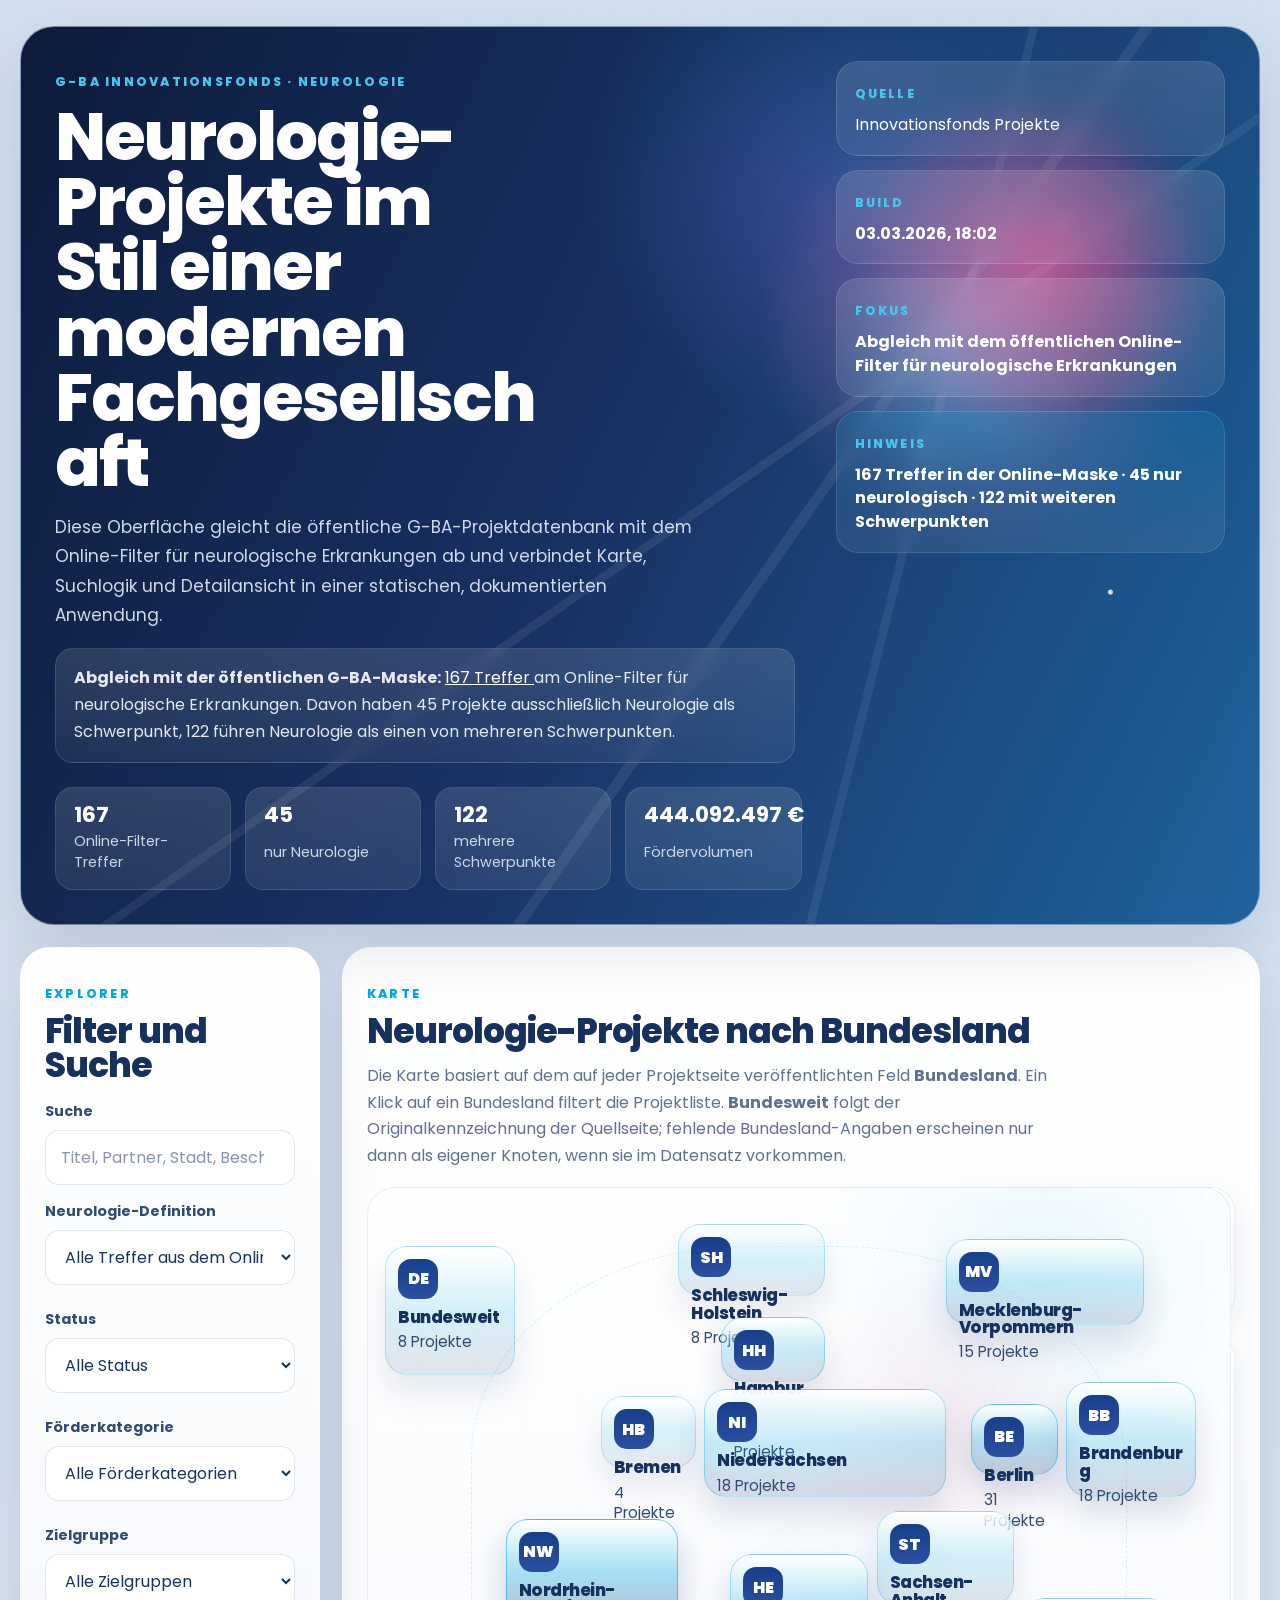
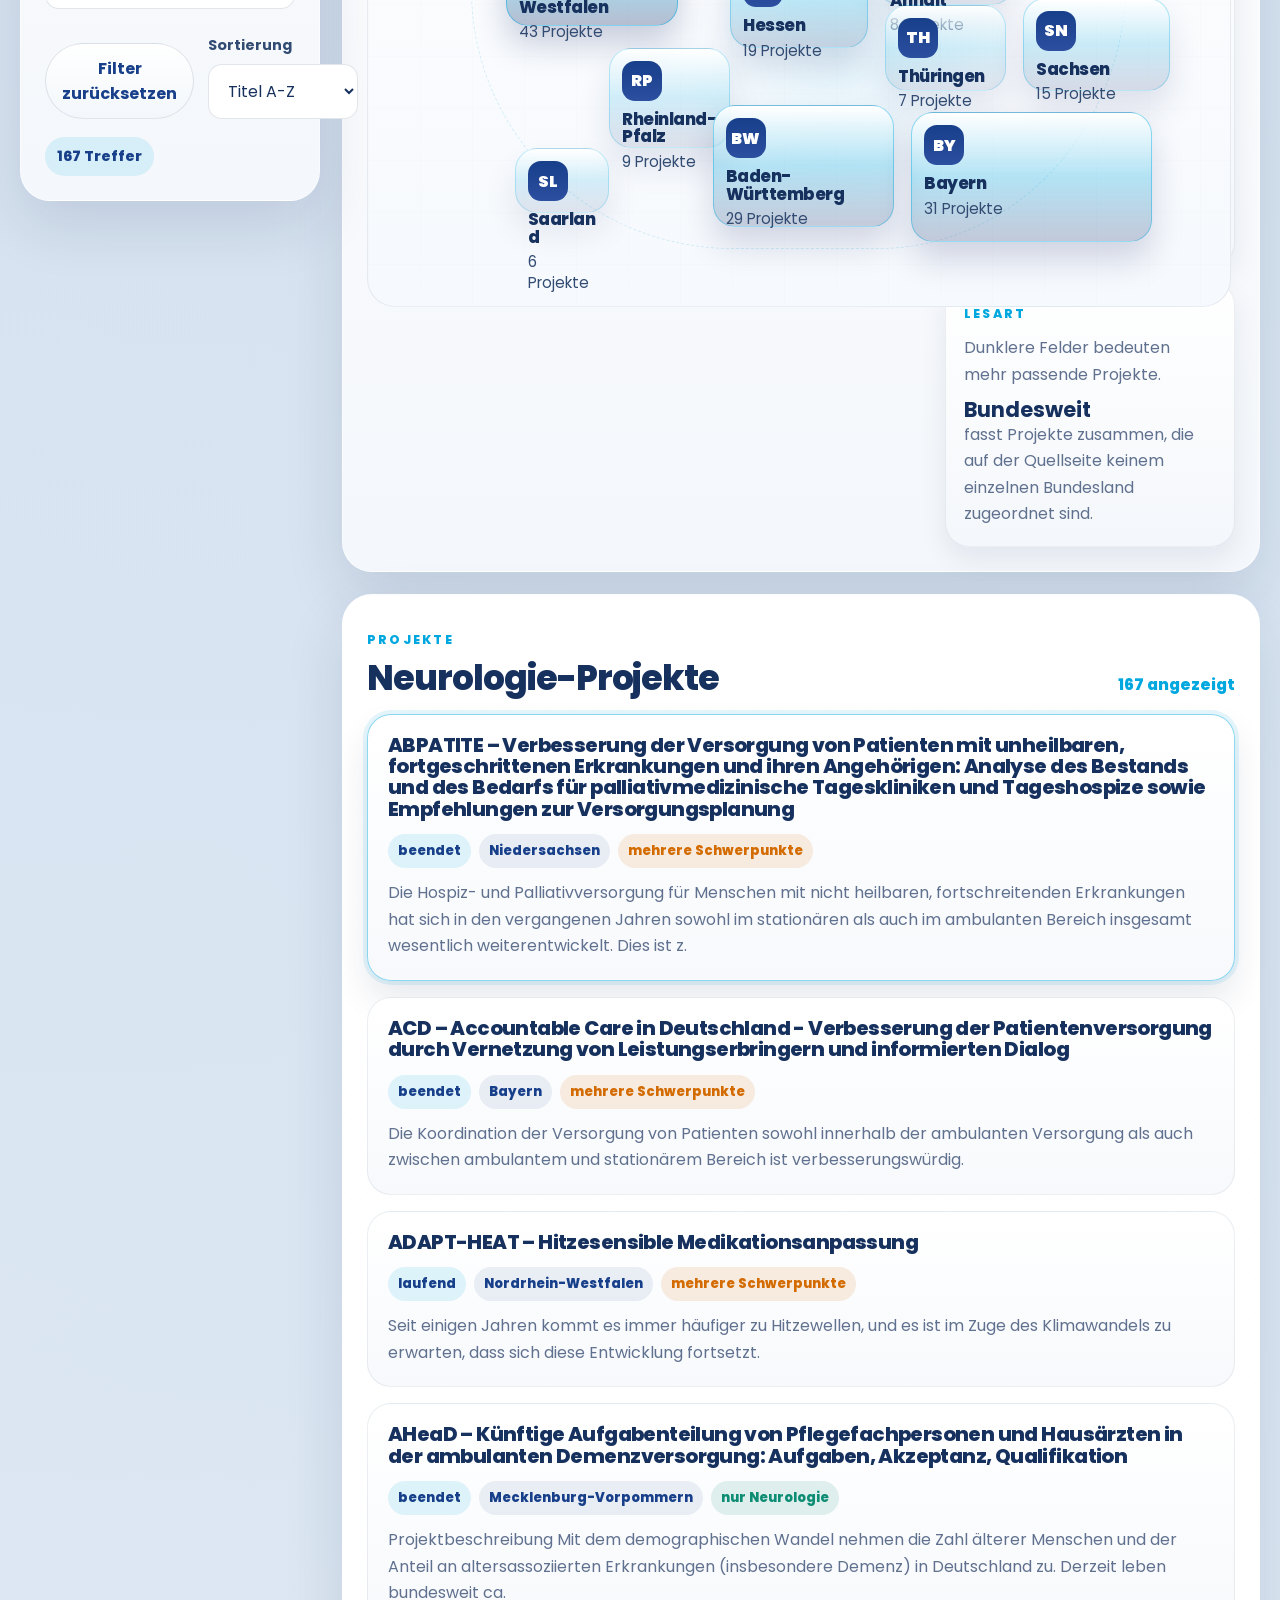
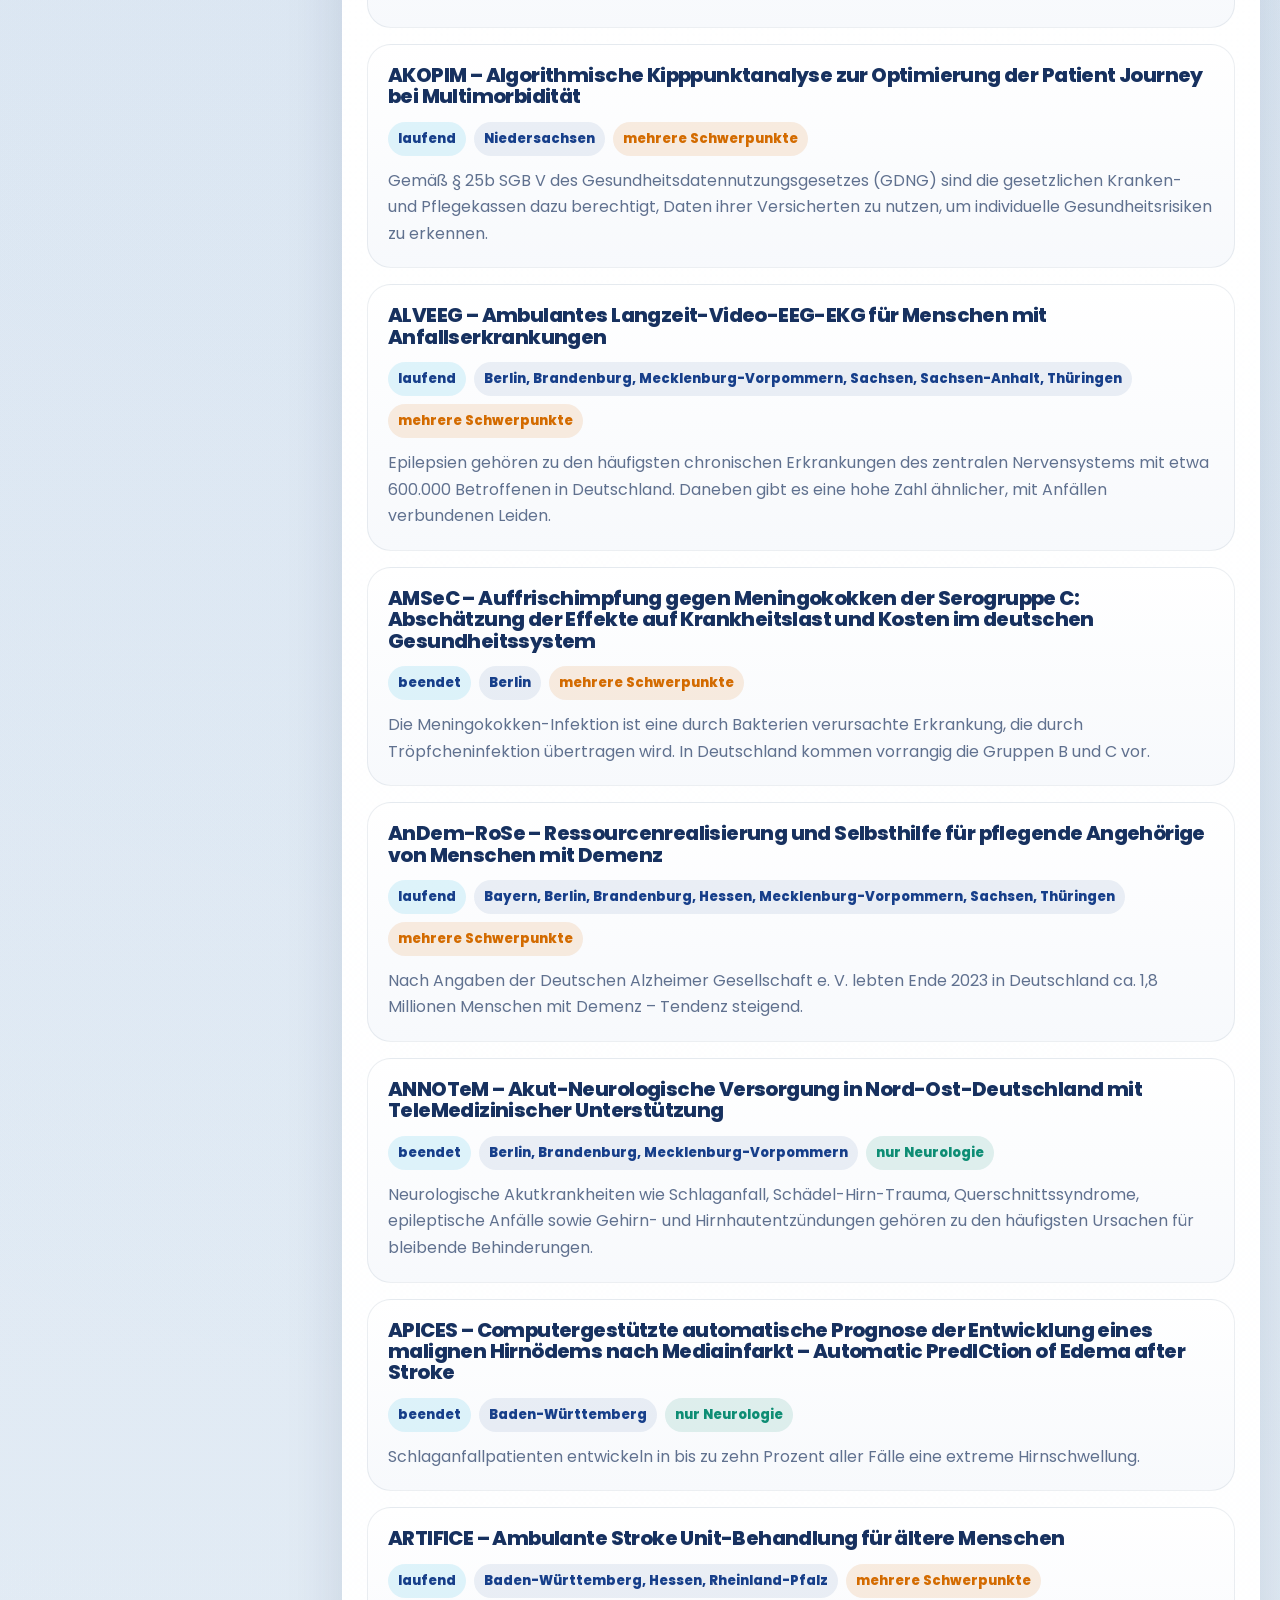
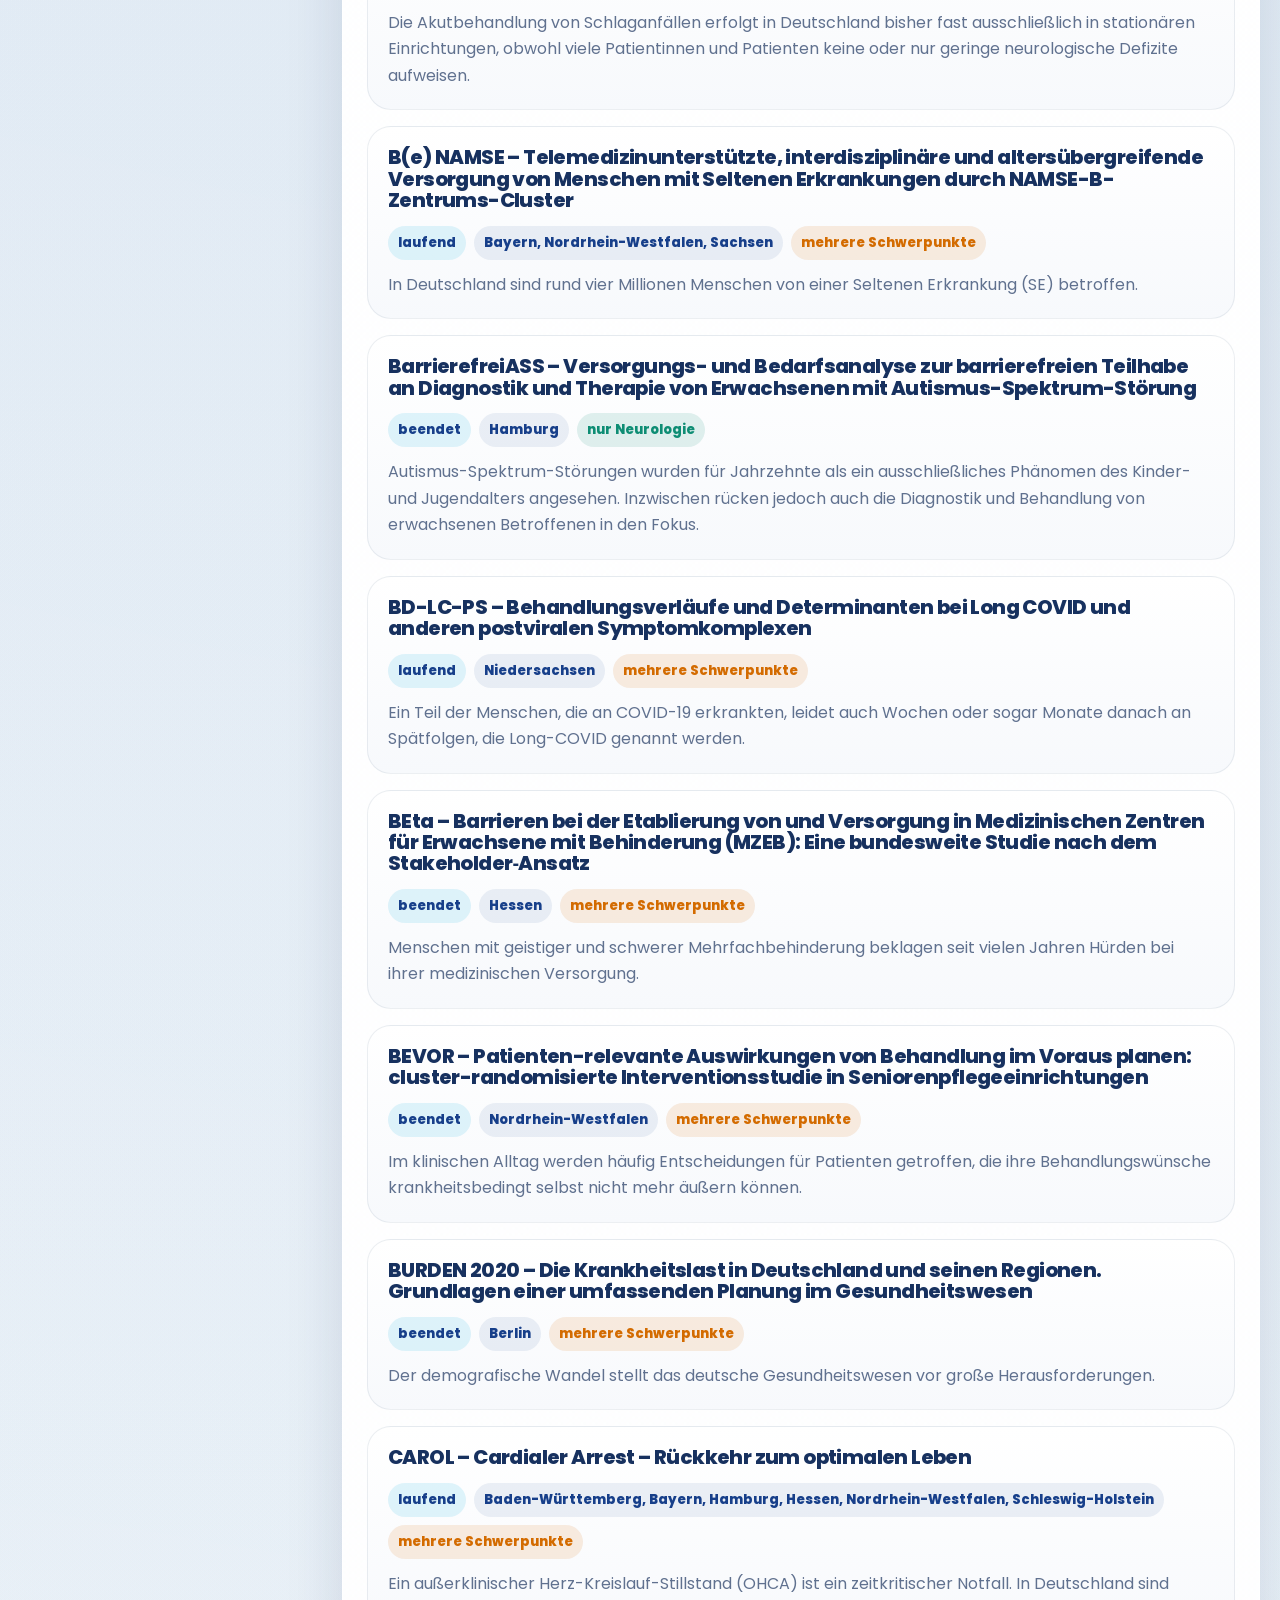
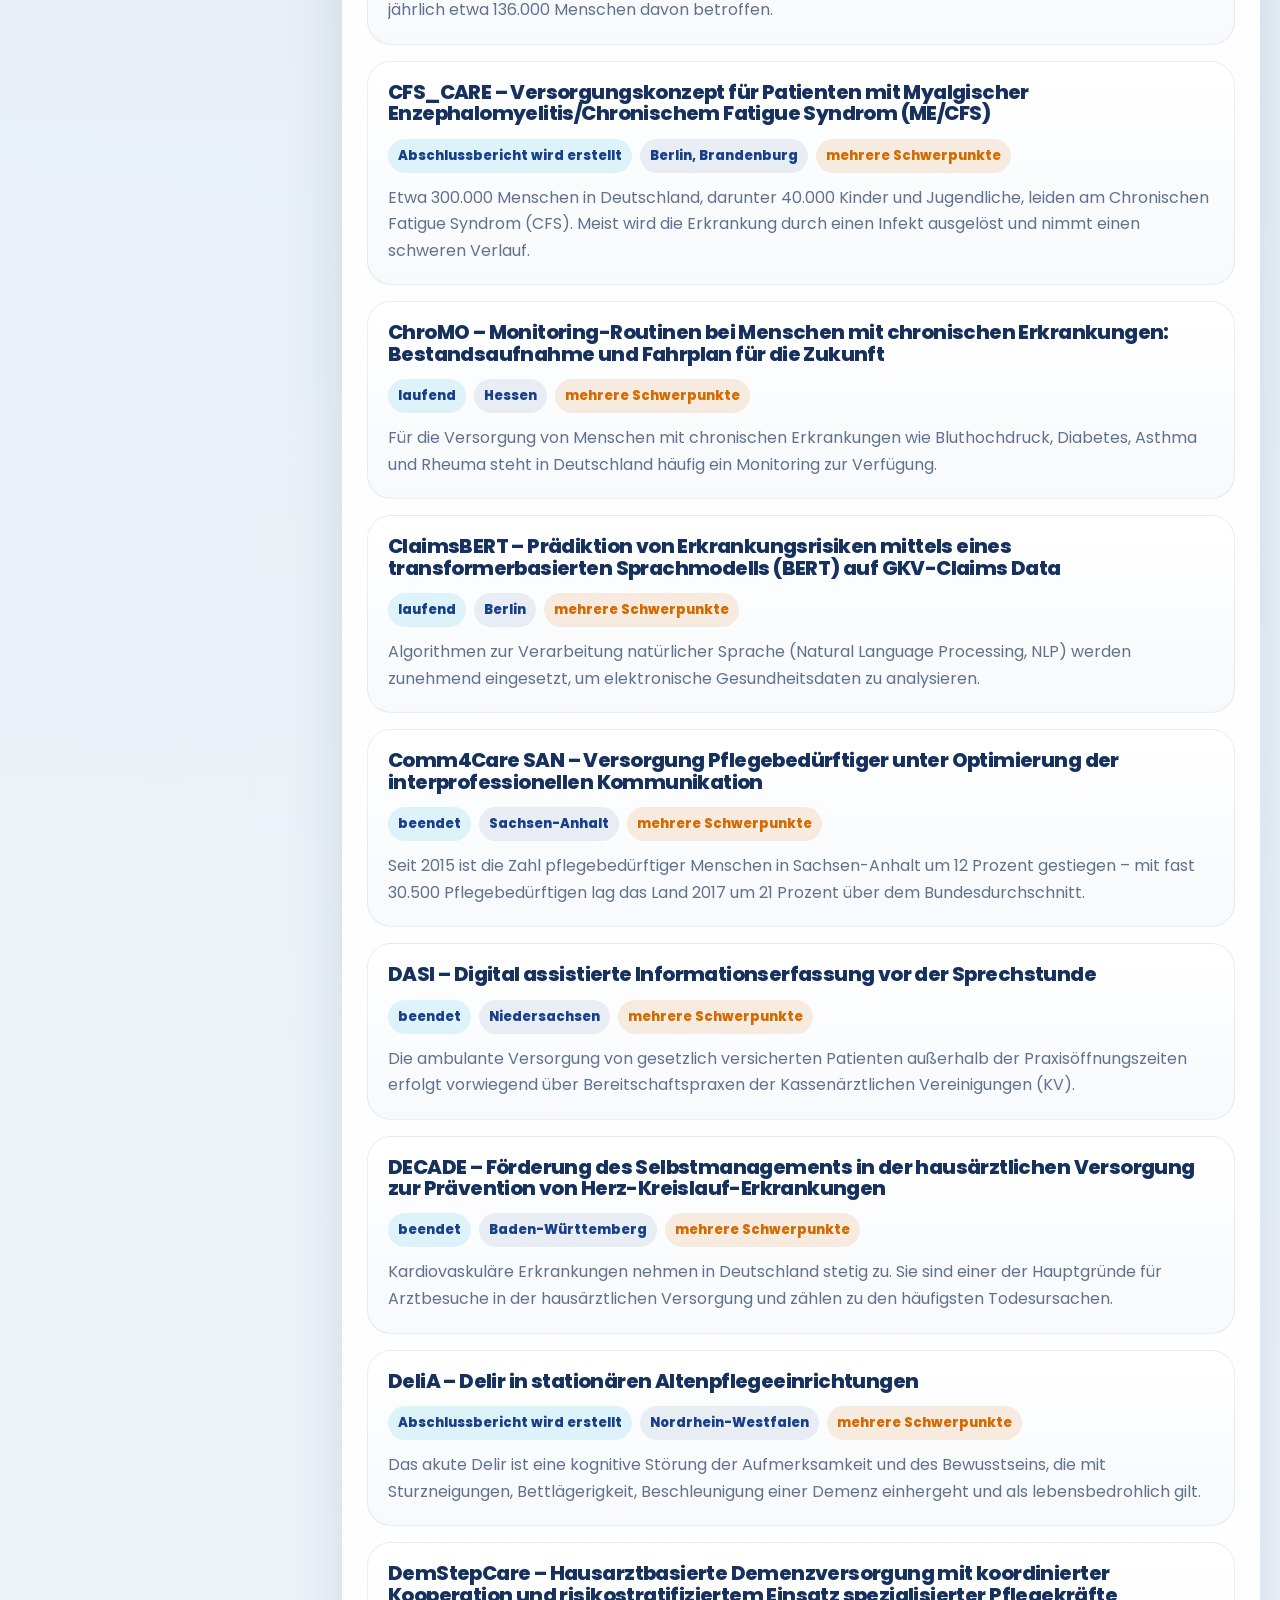
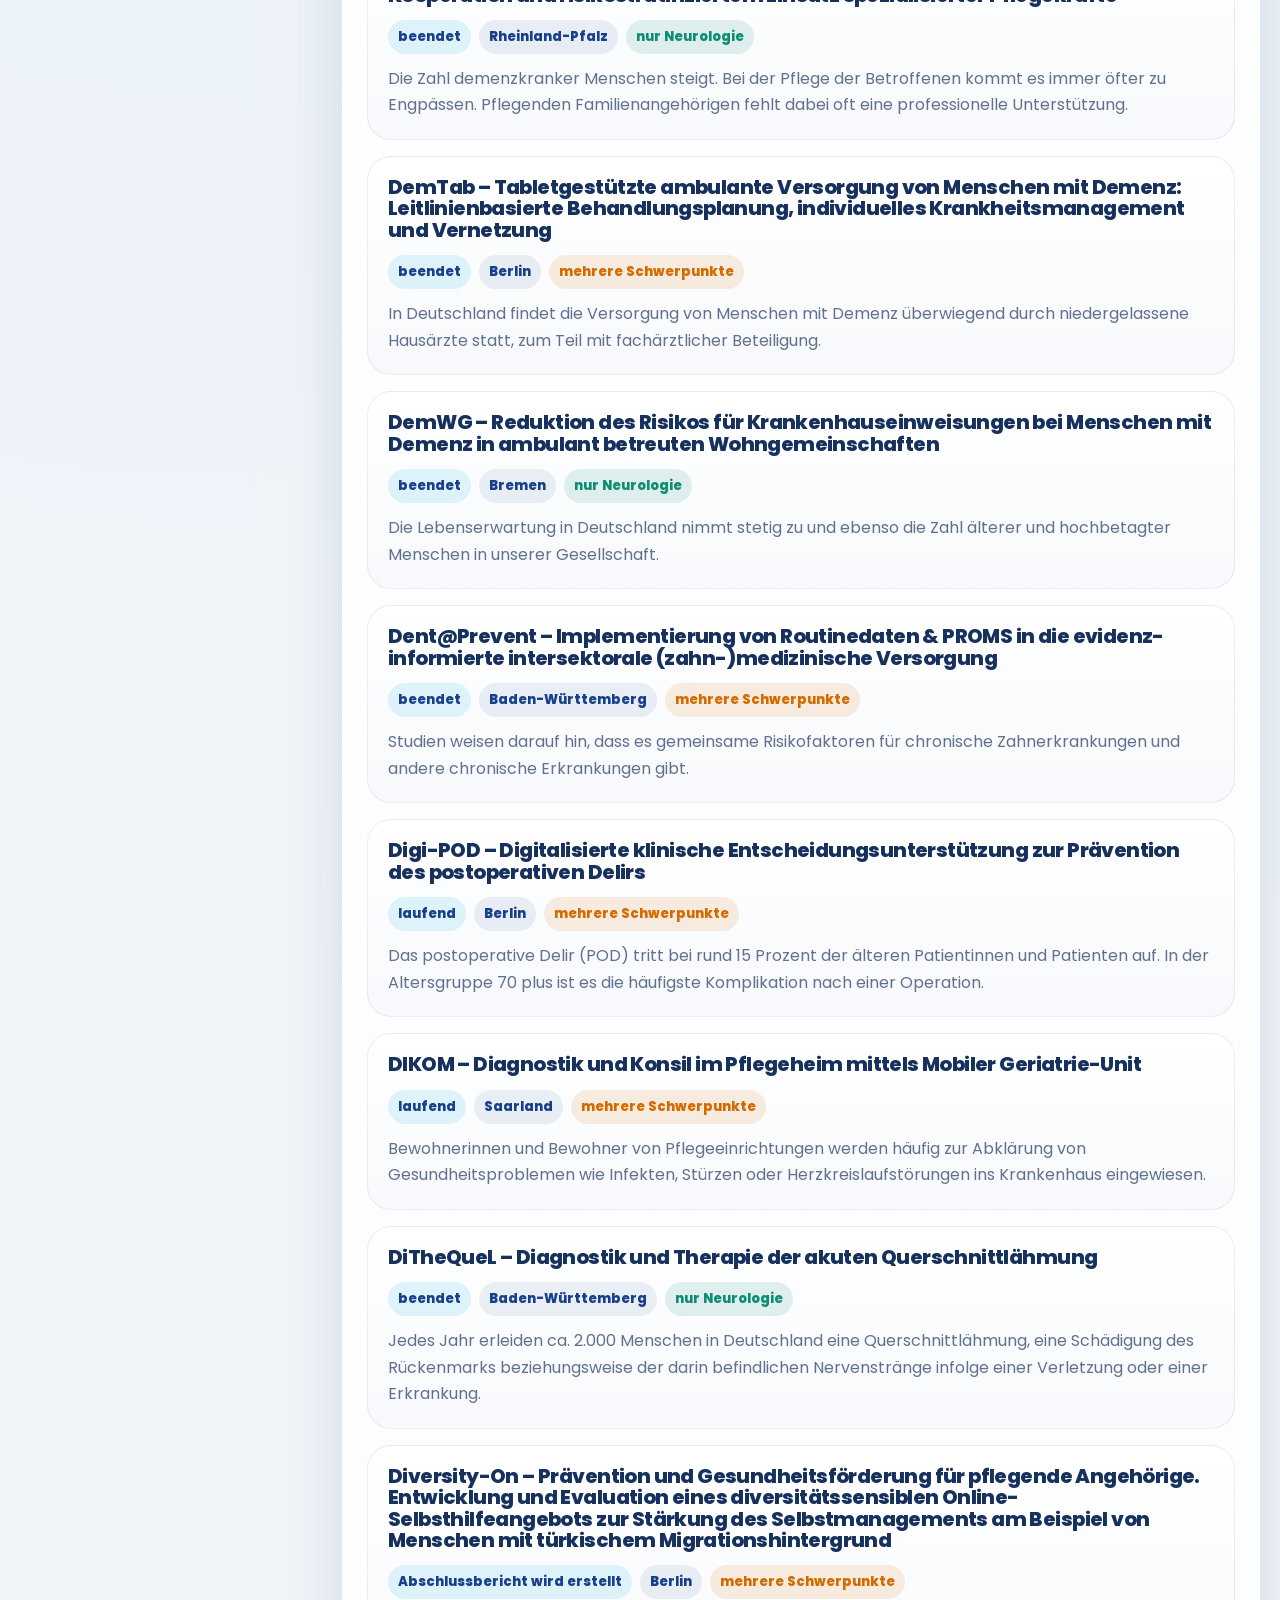
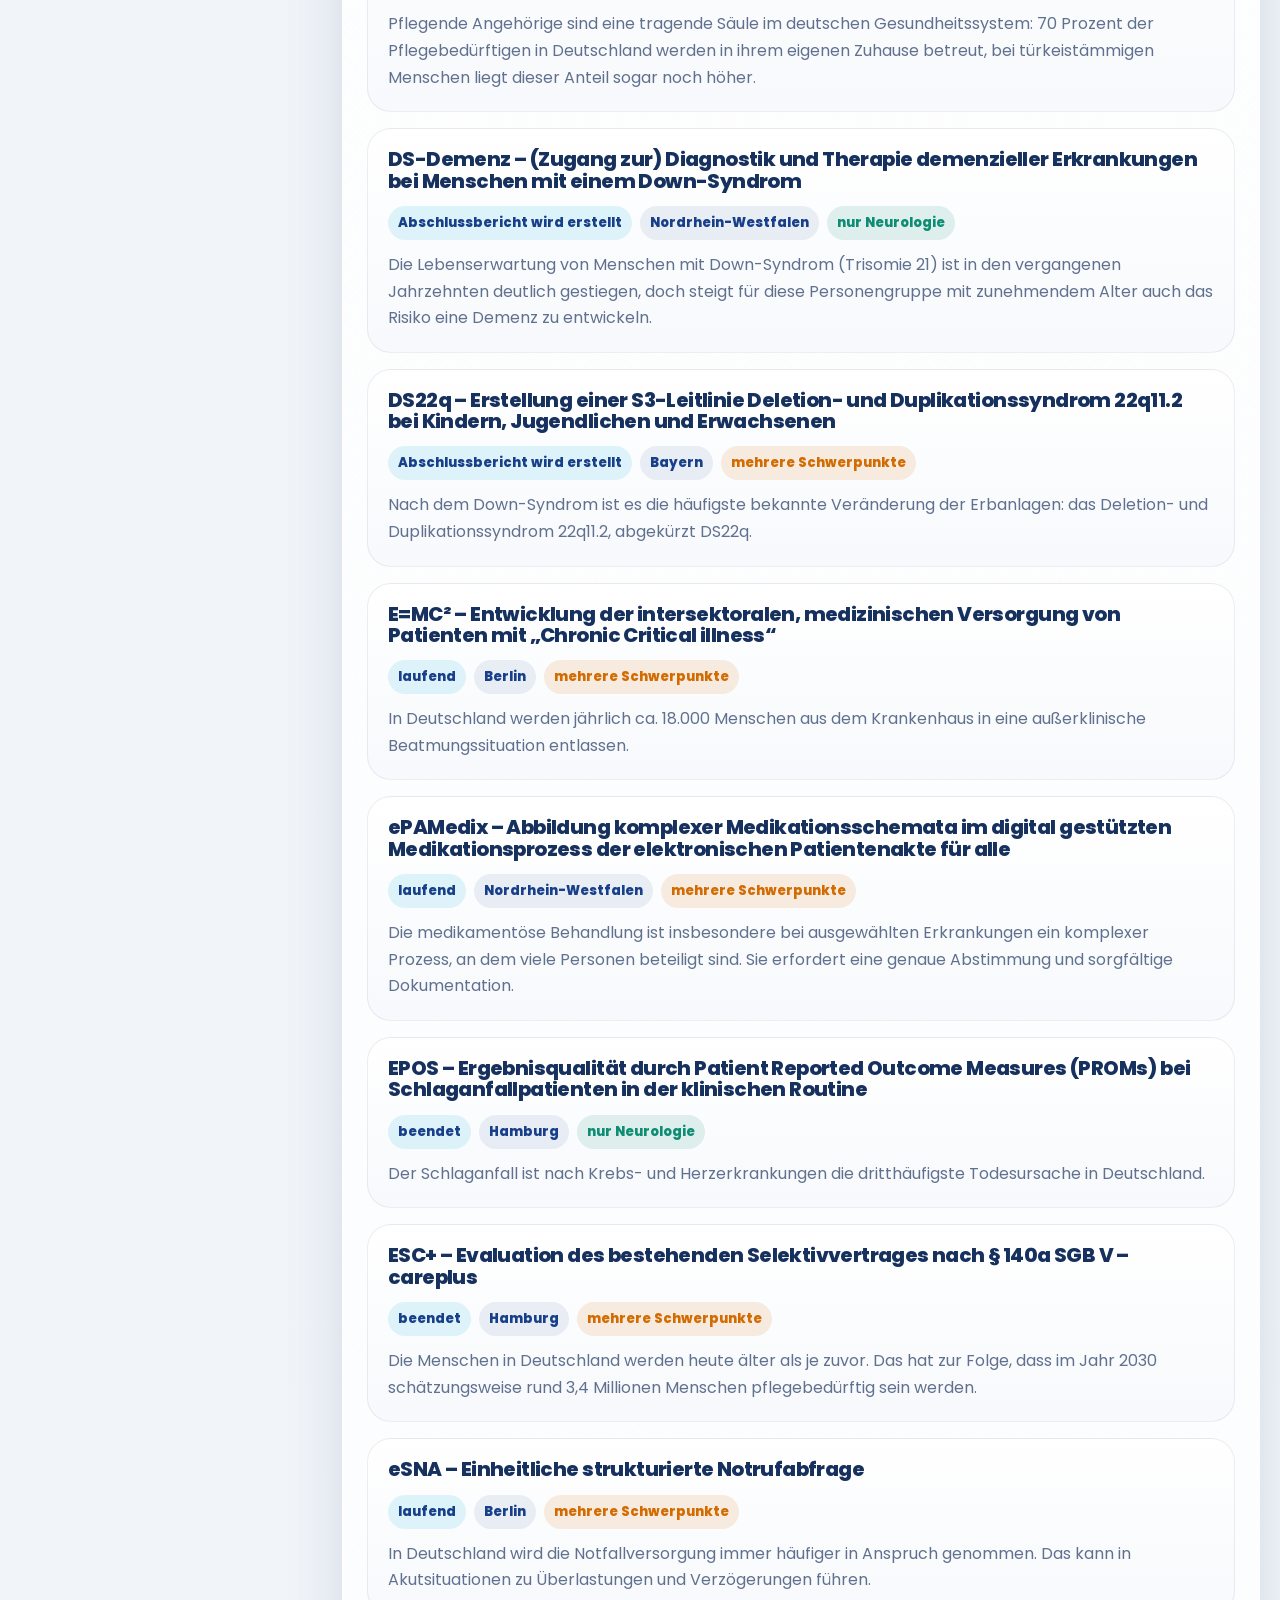
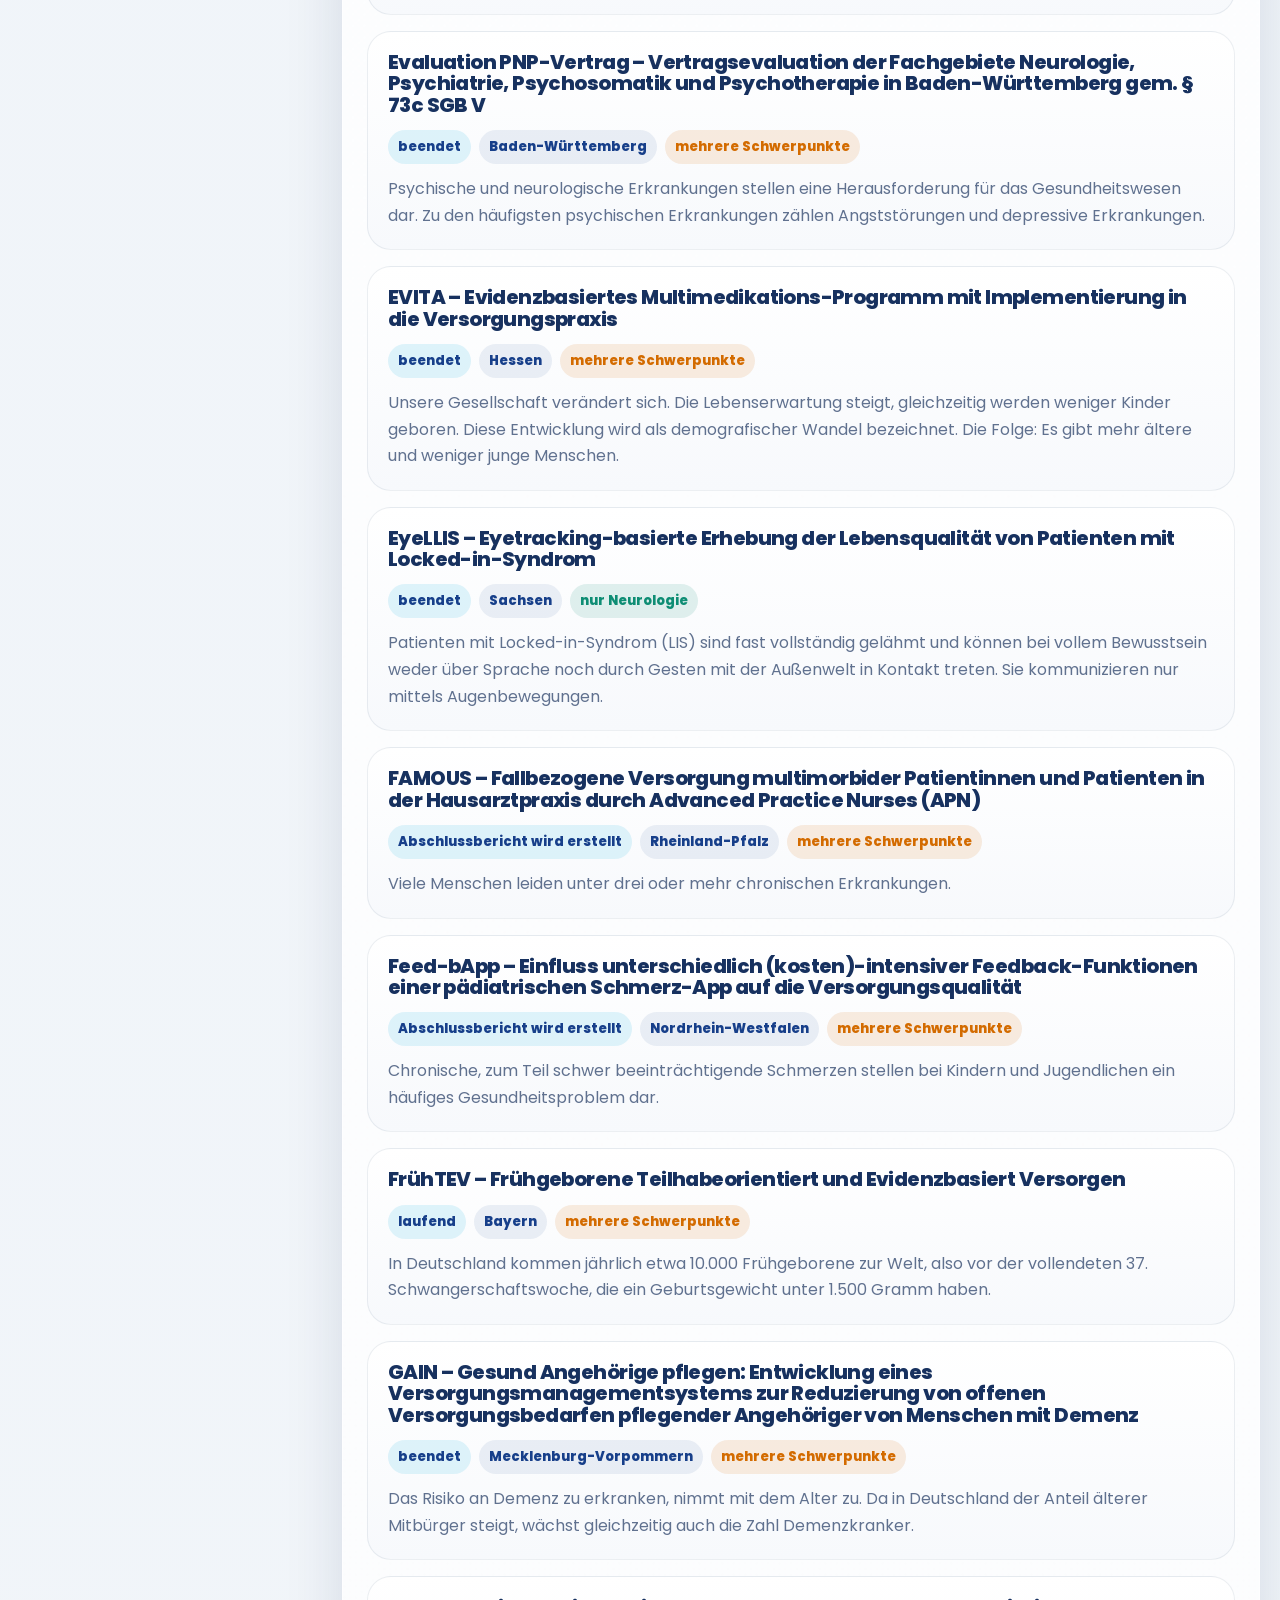
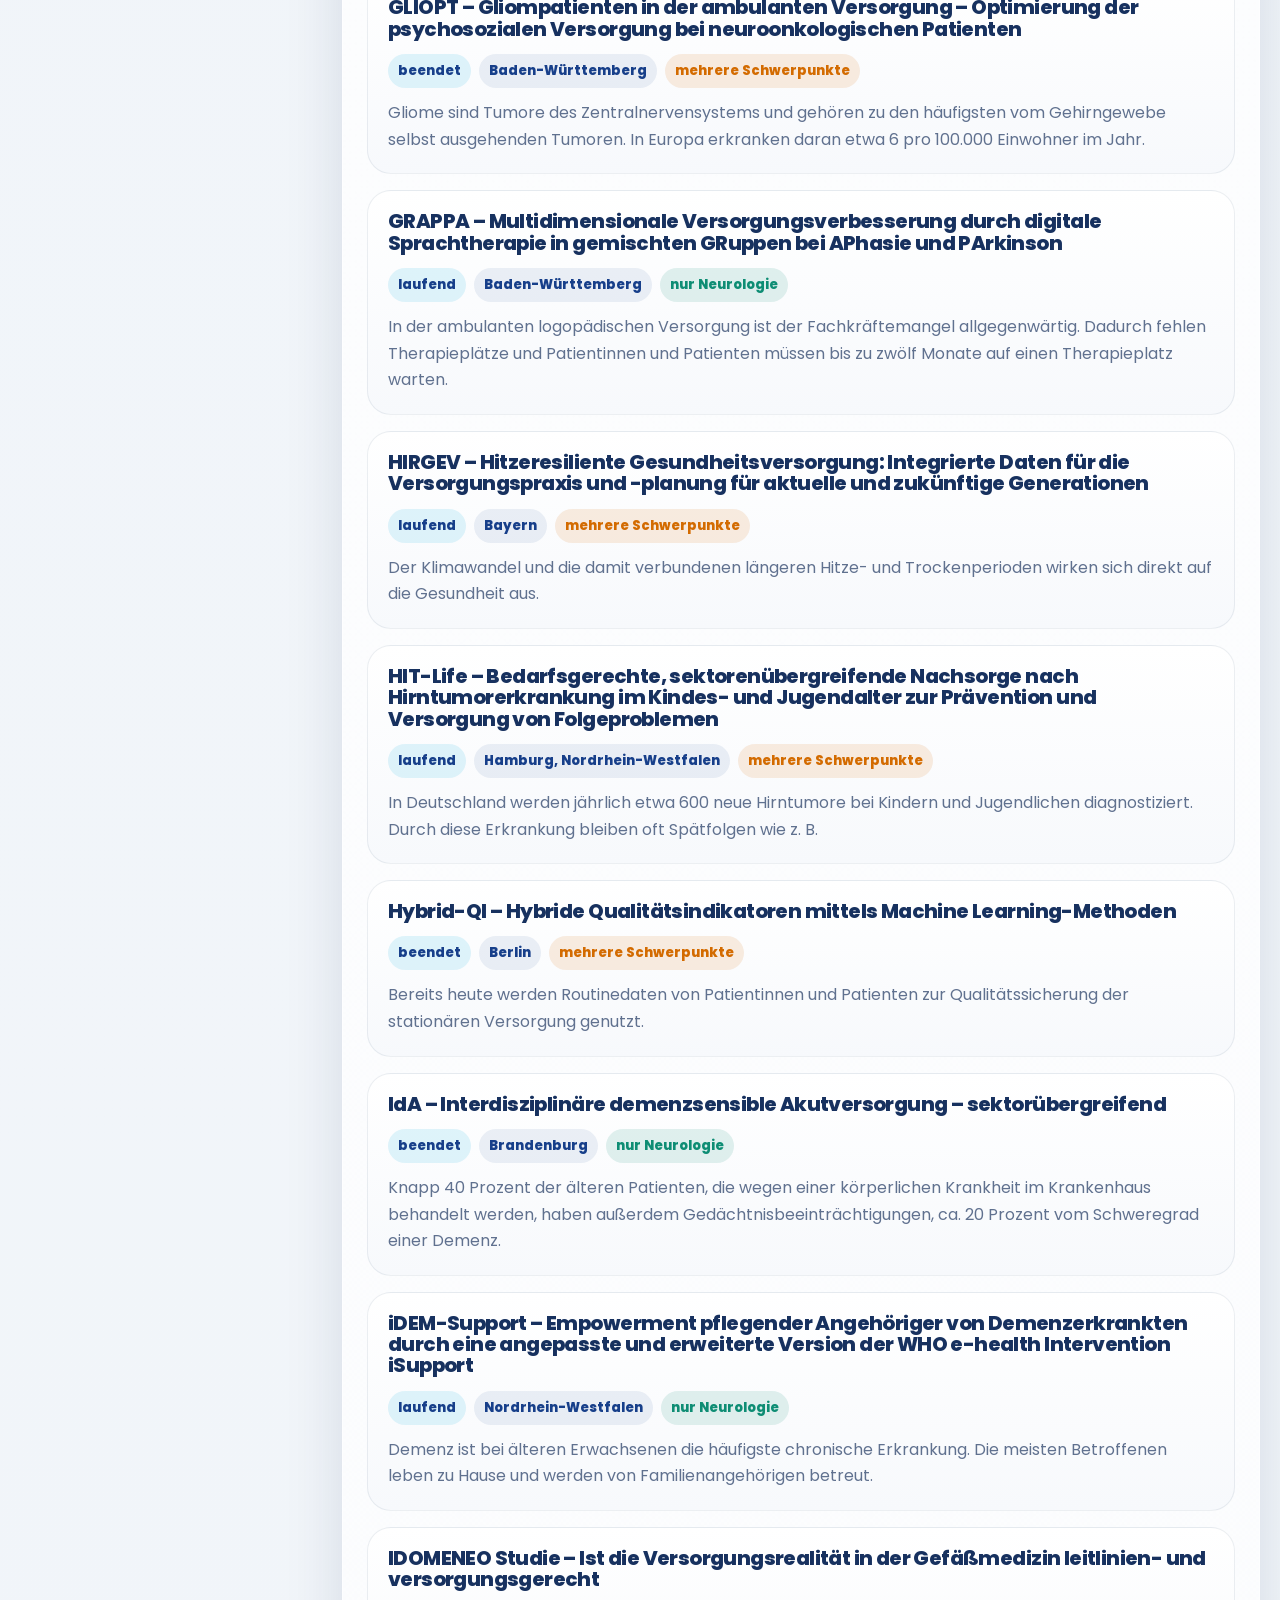
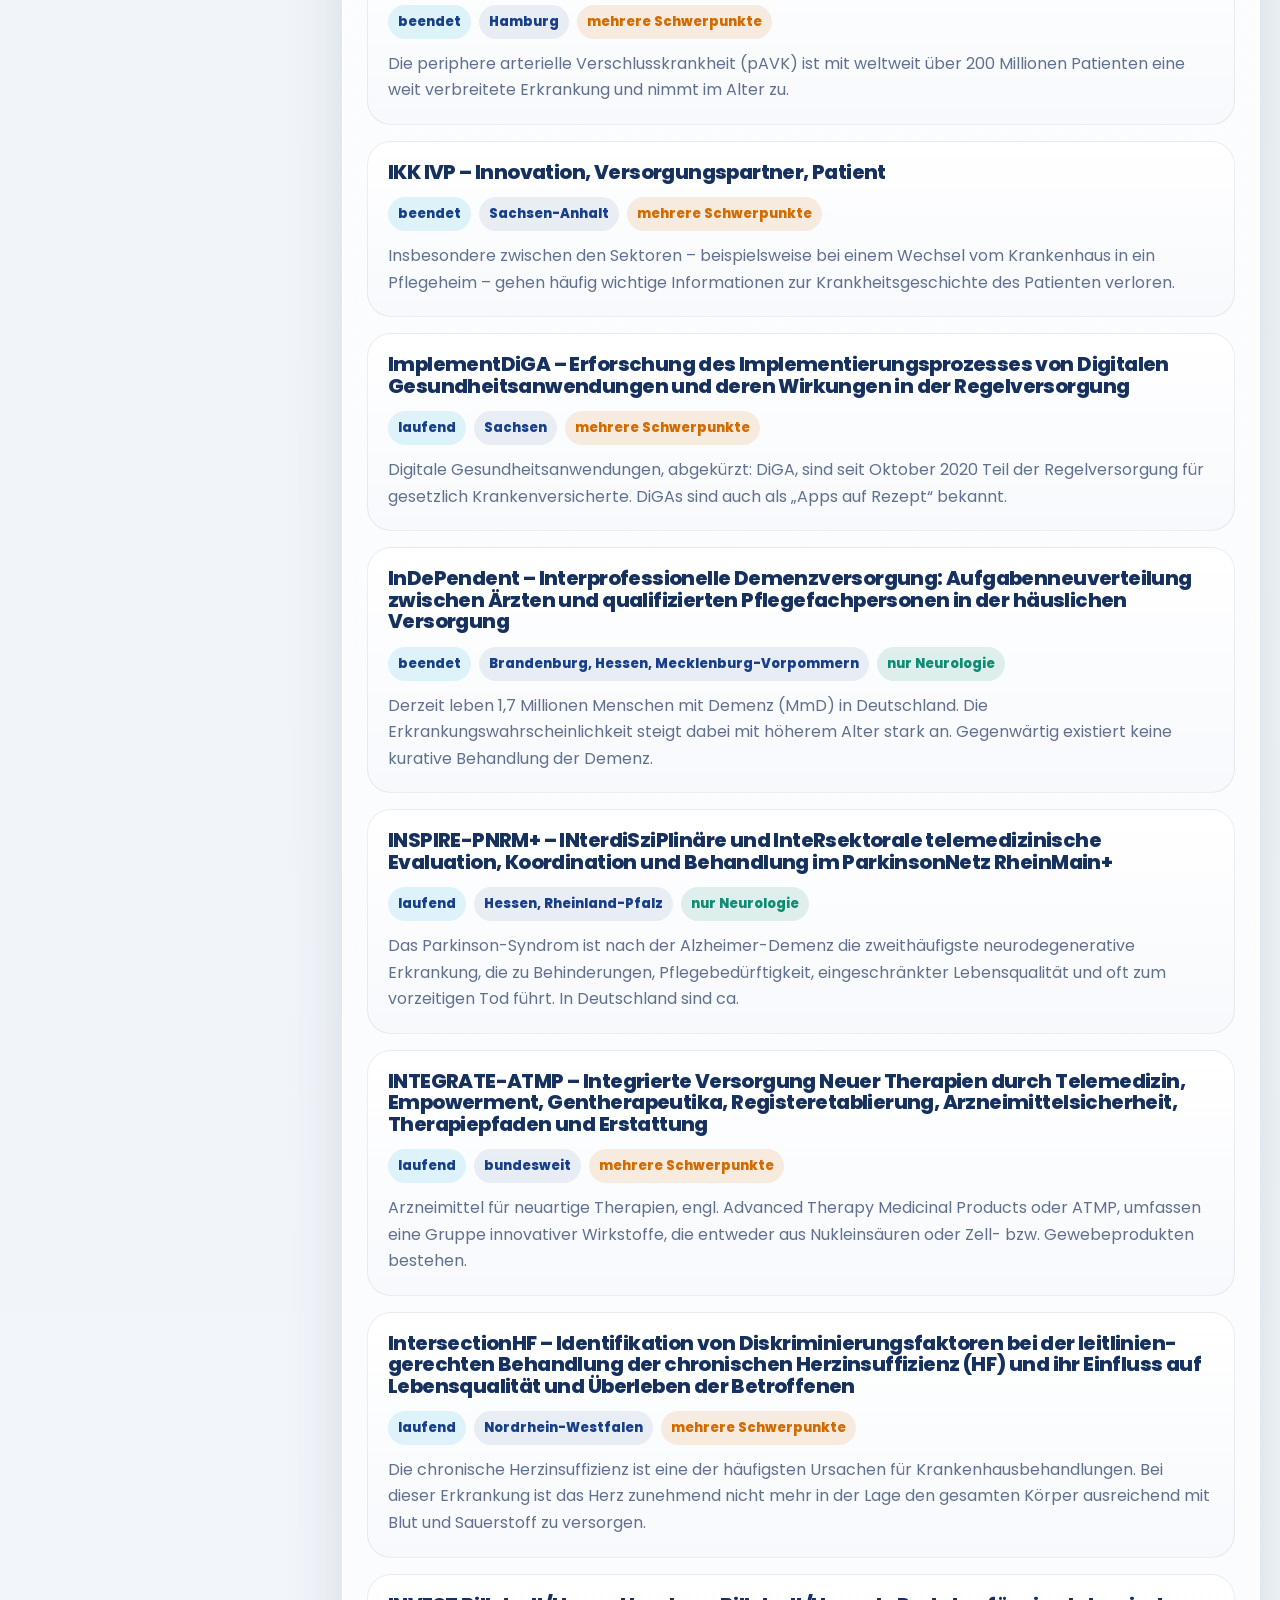
==== commit df23c296: "Update neurology explorer data and UI" ====
--- a/site/index.html
+++ b/site/index.html
@@ -8,19 +8,26 @@
       name="description"
       content="Interaktive Karte und Explorer für neurologische Projekte aus dem G-BA Innovationsfonds."
     >
+    <link rel="preconnect" href="https://fonts.googleapis.com">
+    <link rel="preconnect" href="https://fonts.gstatic.com" crossorigin>
+    <link
+      href="https://fonts.googleapis.com/css2?family=Poppins:wght@400;500;600;700;800&display=swap"
+      rel="stylesheet"
+    >
     <link rel="stylesheet" href="./styles.css">
   </head>
   <body>
     <div class="page-shell">
       <header class="hero">
         <div class="hero-copy">
-          <p class="eyebrow">G-BA Innovationsfonds</p>
-          <h1>Neurologie-Projekte als interaktive Deutschlandkarte</h1>
+          <p class="eyebrow">G-BA Innovationsfonds · Neurologie</p>
+          <h1>Neurologie-Projekte im Stil einer modernen Fachgesellschaft</h1>
           <p class="lede">
-            Die Daten werden live aus der öffentlichen Projektdatenbank gescrapt. Die Oberfläche
-            fokussiert neurologische Vorhaben und verbindet Bundesländerkarte, Filter, Suche und
-            Projektdetails in einer lokalen statischen Website.
+            Diese Oberfläche gleicht die öffentliche G-BA-Projektdatenbank mit dem Online-Filter
+            für neurologische Erkrankungen ab und verbindet Karte, Suchlogik und Detailansicht in
+            einer statischen, dokumentierten Anwendung.
           </p>
+          <div id="classification-note" class="classification-note"></div>
           <div id="hero-stats" class="hero-stats"></div>
         </div>
         <div class="hero-panel">
@@ -36,7 +43,11 @@
           </div>
           <div class="meta-card">
             <span class="meta-label">Fokus</span>
-            <strong>Alle Projekte mit Themenschwerpunkt Neurologie</strong>
+            <strong>Abgleich mit dem öffentlichen Online-Filter für neurologische Erkrankungen</strong>
+          </div>
+          <div class="meta-card meta-card-accent">
+            <span class="meta-label">Hinweis</span>
+            <strong id="hero-focus-breakdown">Wird geladen ...</strong>
           </div>
         </div>
       </header>
@@ -54,6 +65,10 @@
           </label>
 
           <div class="field-grid">
+            <label class="field">
+              <span>Neurologie-Definition</span>
+              <select id="focus-scope-filter"></select>
+            </label>
             <label class="field">
               <span>Status</span>
               <select id="status-filter"></select>
@@ -92,6 +107,9 @@
           <p class="map-hint">
             Die Karte basiert auf dem auf jeder Projektseite veröffentlichten Feld
             <strong>Bundesland</strong>. Ein Klick auf ein Bundesland filtert die Projektliste.
+            <strong>Bundesweit</strong> folgt der Originalkennzeichnung der Quellseite; fehlende
+            Bundesland-Angaben erscheinen nur dann als eigener Knoten, wenn sie im Datensatz
+            vorkommen.
           </p>
           <div class="map-shell">
             <div id="state-map" class="state-map" aria-label="Deutschlandkarte nach Bundesländern"></div>
--- a/site/styles.css
+++ b/site/styles.css
@@ -1,26 +1,27 @@
 :root {
-  --bg: #d8ccb8;
-  --bg-deep: #c7b79d;
-  --paper: rgba(248, 244, 237, 0.94);
-  --paper-strong: rgba(251, 248, 242, 0.98);
-  --paper-muted: rgba(240, 234, 225, 0.92);
-  --ink: #172338;
-  --ink-soft: #314056;
-  --muted: #647184;
-  --line: rgba(23, 35, 56, 0.12);
-  --accent: #d86b1c;
-  --accent-deep: #a84d0f;
-  --accent-soft: rgba(216, 107, 28, 0.14);
-  --teal: #236d69;
-  --teal-soft: rgba(35, 109, 105, 0.14);
-  --navy: #18263c;
-  --navy-soft: #243551;
-  --shadow: 0 28px 70px rgba(23, 35, 56, 0.15);
-  --radius-xl: 34px;
+  --bg: #eef3f8;
+  --bg-2: #f7f9fc;
+  --paper: #ffffff;
+  --paper-2: #f4f7fb;
+  --ink: #17315f;
+  --ink-2: #314b72;
+  --muted: #60718f;
+  --line: rgba(23, 49, 95, 0.12);
+  --line-strong: rgba(23, 49, 95, 0.22);
+  --brand: #173f8a;
+  --brand-2: #2c4f9f;
+  --cyan: #00a8df;
+  --cyan-2: #4bc5ee;
+  --violet: #6c2b8d;
+  --pink: #d93d82;
+  --success: #0e8d74;
+  --warning: #d36b00;
+  --shadow: 0 24px 60px rgba(16, 36, 77, 0.12);
+  --shadow-soft: 0 12px 28px rgba(16, 36, 77, 0.08);
+  --radius-xl: 30px;
   --radius-lg: 24px;
   --radius-md: 18px;
-  --heading-font: "Iowan Old Style", "Palatino Linotype", "Book Antiqua", Palatino, serif;
-  --body-font: "Avenir Next", "Segoe UI", "Helvetica Neue", sans-serif;
+  --font-sans: "Poppins", "Segoe UI", "Helvetica Neue", Arial, sans-serif;
 }
 
 * {
@@ -35,24 +36,23 @@
   margin: 0;
   min-height: 100vh;
   color: var(--ink);
-  font-family: var(--body-font);
+  font-family: var(--font-sans);
   background:
-    radial-gradient(circle at top left, rgba(216, 107, 28, 0.18), transparent 24%),
-    radial-gradient(circle at top right, rgba(35, 109, 105, 0.16), transparent 18%),
-    linear-gradient(180deg, #e4d8c5 0%, var(--bg) 46%, #d2c4ae 100%);
+    radial-gradient(circle at top right, rgba(0, 168, 223, 0.09), transparent 22%),
+    radial-gradient(circle at top left, rgba(108, 43, 141, 0.08), transparent 18%),
+    linear-gradient(180deg, var(--bg) 0%, var(--bg-2) 100%);
 }
 
 body::before {
   content: "";
   position: fixed;
   inset: 0;
+  background-image:
+    linear-gradient(rgba(23, 49, 95, 0.025) 1px, transparent 1px),
+    linear-gradient(90deg, rgba(23, 49, 95, 0.025) 1px, transparent 1px);
+  background-size: 36px 36px;
+  mask-image: linear-gradient(180deg, rgba(0, 0, 0, 0.38), transparent 92%);
   pointer-events: none;
-  background:
-    linear-gradient(rgba(255, 255, 255, 0.1), transparent 18%),
-    linear-gradient(90deg, rgba(23, 35, 56, 0.03) 1px, transparent 1px),
-    linear-gradient(rgba(23, 35, 56, 0.03) 1px, transparent 1px);
-  background-size: auto, 32px 32px, 32px 32px;
-  mask-image: linear-gradient(180deg, rgba(0, 0, 0, 0.5), transparent 92%);
 }
 
 a {
@@ -60,64 +60,77 @@
 }
 
 .page-shell {
-  position: relative;
-  width: min(1600px, calc(100% - 48px));
+  width: min(1640px, calc(100% - 40px));
   margin: 0 auto;
-  padding: 28px 0 48px;
+  padding: 26px 0 48px;
 }
 
 .hero,
 .card {
+  border: 1px solid rgba(255, 255, 255, 0.45);
+  box-shadow: var(--shadow);
+}
+
+.hero {
   position: relative;
+  display: grid;
+  grid-template-columns: minmax(0, 1.38fr) minmax(330px, 0.72fr);
+  gap: 34px;
+  padding: 34px;
+  border-radius: 34px;
   overflow: hidden;
-  border: 1px solid rgba(255, 255, 255, 0.48);
-  background: linear-gradient(180deg, var(--paper) 0%, var(--paper-strong) 100%);
-  box-shadow: var(--shadow);
-  backdrop-filter: blur(16px);
-}
-
-.hero {
-  display: grid;
-  grid-template-columns: minmax(0, 1.4fr) minmax(320px, 0.72fr);
-  gap: 36px;
-  padding: 36px;
-  border-radius: 38px;
-  animation: rise 0.65s ease both;
-}
-
-.hero::before {
+  background:
+    radial-gradient(circle at 82% 26%, rgba(217, 61, 130, 0.7), transparent 15%),
+    radial-gradient(circle at 76% 38%, rgba(0, 168, 223, 0.55), transparent 12%),
+    radial-gradient(circle at 65% 20%, rgba(108, 43, 141, 0.5), transparent 19%),
+    linear-gradient(115deg, rgba(9, 22, 56, 0.98), rgba(18, 43, 94, 0.97) 48%, rgba(15, 88, 151, 0.92));
+}
+
+.hero::before,
+.hero::after {
   content: "";
   position: absolute;
-  inset: auto -14% -42% auto;
-  width: 540px;
-  height: 540px;
-  border-radius: 50%;
-  background: radial-gradient(circle, rgba(216, 107, 28, 0.18), transparent 68%);
+  inset: 0;
   pointer-events: none;
 }
 
-.hero-copy {
-  position: relative;
-  z-index: 1;
-}
-
+.hero::before {
+  background:
+    radial-gradient(circle at 84% 22%, rgba(255, 255, 255, 0.95) 0 2px, transparent 3px),
+    radial-gradient(circle at 73% 47%, rgba(255, 255, 255, 0.85) 0 2px, transparent 3px),
+    radial-gradient(circle at 88% 63%, rgba(255, 255, 255, 0.85) 0 2px, transparent 3px),
+    linear-gradient(145deg, transparent 0 54%, rgba(255, 255, 255, 0.08) 54% 54.6%, transparent 54.6%),
+    linear-gradient(125deg, transparent 0 60%, rgba(255, 255, 255, 0.08) 60% 60.7%, transparent 60.7%),
+    linear-gradient(104deg, transparent 0 69%, rgba(255, 255, 255, 0.08) 69% 69.6%, transparent 69.6%);
+  opacity: 0.95;
+}
+
+.hero::after {
+  background:
+    radial-gradient(circle at 78% 33%, rgba(255, 145, 195, 0.4), transparent 20%),
+    radial-gradient(circle at 67% 16%, rgba(0, 168, 223, 0.25), transparent 24%);
+}
+
+.hero-copy,
 .hero-panel {
   position: relative;
   z-index: 1;
-  display: grid;
-  gap: 14px;
-  align-content: start;
 }
 
 .eyebrow,
 .section-label,
 .meta-label,
 .map-side-label {
+  display: inline-block;
+  font-size: 0.78rem;
+  font-weight: 800;
   text-transform: uppercase;
-  letter-spacing: 0.2em;
-  font-size: 0.72rem;
-  font-weight: 800;
-  color: var(--accent);
+  letter-spacing: 0.18em;
+}
+
+.hero .eyebrow,
+.hero .meta-label {
+  color: var(--cyan-2);
 }
 
 .hero h1,
@@ -126,33 +139,55 @@
 .project-card h3,
 .state-name {
   margin: 0;
-  font-family: var(--heading-font);
-  font-weight: 700;
+  font-family: var(--font-sans);
+  font-weight: 800;
+  letter-spacing: -0.03em;
   line-height: 0.98;
-  hyphens: auto;
   overflow-wrap: anywhere;
 }
 
 .hero h1 {
-  max-width: 10ch;
-  font-size: clamp(3rem, 5vw, 6.2rem);
-  letter-spacing: -0.03em;
+  max-width: 11ch;
+  color: #ffffff;
+  font-size: clamp(3rem, 5.2vw, 6rem);
+  text-wrap: balance;
 }
 
 .lede {
-  max-width: 68ch;
-  margin: 20px 0 0;
-  color: var(--muted);
-  font-size: 1.08rem;
-  line-height: 1.66;
+  max-width: 60ch;
+  margin: 18px 0 0;
+  color: rgba(234, 241, 252, 0.88);
+  font-size: 1.06rem;
+  line-height: 1.72;
+}
+
+.classification-note {
+  max-width: 74ch;
+  margin-top: 18px;
+  padding: 16px 18px;
+  border-radius: 18px;
+  border: 1px solid rgba(255, 255, 255, 0.12);
+  background: linear-gradient(180deg, rgba(255, 255, 255, 0.12), rgba(255, 255, 255, 0.06));
+  color: rgba(245, 248, 253, 0.92);
+  backdrop-filter: blur(8px);
+}
+
+.classification-note p {
+  margin: 0;
+  line-height: 1.68;
+}
+
+.classification-note a {
+  color: #ffffff;
+  text-decoration: underline;
 }
 
 .hero-stats {
   display: grid;
   grid-template-columns: repeat(4, minmax(0, 1fr));
   gap: 14px;
-  margin-top: 28px;
-  max-width: 920px;
+  max-width: 950px;
+  margin-top: 24px;
 }
 
 .stat-chip {
@@ -160,40 +195,51 @@
   gap: 6px;
   padding: 16px 18px;
   border-radius: 18px;
-  border: 1px solid rgba(23, 35, 56, 0.08);
-  background: linear-gradient(180deg, rgba(255, 255, 255, 0.72), rgba(244, 239, 231, 0.96));
+  background: linear-gradient(180deg, rgba(255, 255, 255, 0.12), rgba(255, 255, 255, 0.08));
+  border: 1px solid rgba(255, 255, 255, 0.1);
+  color: #ffffff;
 }
 
 .stat-chip strong {
-  font-size: clamp(1.28rem, 1.6vw, 1.75rem);
+  font-size: clamp(1.36rem, 1.7vw, 1.9rem);
   line-height: 1;
 }
 
 .stat-chip span {
-  color: var(--muted);
+  color: rgba(222, 231, 246, 0.9);
   font-size: 0.9rem;
 }
 
+.hero-panel {
+  display: grid;
+  gap: 14px;
+  align-content: start;
+}
+
 .meta-card {
-  padding: 18px 18px 20px;
+  padding: 18px;
   border-radius: 22px;
-  background: linear-gradient(180deg, rgba(24, 38, 60, 0.98), rgba(36, 53, 81, 0.96));
-  color: #f7f5ef;
-  border: 1px solid rgba(255, 255, 255, 0.08);
+  background: linear-gradient(180deg, rgba(255, 255, 255, 0.13), rgba(255, 255, 255, 0.08));
+  border: 1px solid rgba(255, 255, 255, 0.12);
+  color: #ffffff;
+  backdrop-filter: blur(10px);
+}
+
+.meta-card-accent {
+  background: linear-gradient(180deg, rgba(0, 168, 223, 0.18), rgba(255, 255, 255, 0.08));
 }
 
 .meta-card a,
 .meta-card strong {
   display: block;
-  margin-top: 10px;
-  color: inherit;
-  line-height: 1.45;
+  margin-top: 8px;
   text-decoration: none;
+  line-height: 1.48;
 }
 
 .workspace {
   display: grid;
-  grid-template-columns: 320px minmax(0, 1.16fr) minmax(360px, 0.96fr);
+  grid-template-columns: 320px minmax(0, 1.14fr) minmax(360px, 0.9fr);
   gap: 22px;
   align-items: start;
   margin-top: 22px;
@@ -205,8 +251,8 @@
 
 .card {
   padding: 24px;
-  border-radius: var(--radius-xl);
-  animation: rise 0.8s ease both;
+  border-radius: 30px;
+  background: linear-gradient(180deg, var(--paper) 0%, var(--paper-2) 100%);
 }
 
 .controls-panel {
@@ -236,14 +282,19 @@
 
 .section-heading h2,
 #detail-title {
-  font-size: clamp(2rem, 2.8vw, 3.3rem);
-  letter-spacing: -0.02em;
+  color: var(--ink);
+  font-size: clamp(2rem, 2.7vw, 3.1rem);
+}
+
+.section-label,
+.map-side-label {
+  color: var(--cyan);
 }
 
 .section-heading-split {
   display: flex;
+  justify-content: space-between;
   align-items: end;
-  justify-content: space-between;
   gap: 16px;
 }
 
@@ -254,14 +305,13 @@
 }
 
 .field span {
-  color: var(--ink-soft);
+  color: var(--ink-2);
   font-size: 0.9rem;
   font-weight: 700;
 }
 
 .field-grid {
   display: grid;
-  grid-template-columns: 1fr;
   gap: 8px;
 }
 
@@ -275,23 +325,23 @@
 select {
   width: 100%;
   padding: 14px 15px;
-  border-radius: 15px;
+  border-radius: 14px;
   border: 1px solid var(--line);
-  background: linear-gradient(180deg, rgba(255, 255, 255, 0.84), rgba(244, 239, 231, 0.92));
+  background: #ffffff;
   color: var(--ink);
-  transition: border-color 0.2s ease, transform 0.2s ease, box-shadow 0.2s ease;
+  transition: border-color 0.2s ease, box-shadow 0.2s ease, transform 0.2s ease;
 }
 
 input::placeholder {
-  color: rgba(100, 113, 132, 0.72);
+  color: #8595af;
 }
 
 input:focus,
 select:focus,
 button:focus-visible {
   outline: none;
-  border-color: rgba(216, 107, 28, 0.75);
-  box-shadow: 0 0 0 4px rgba(216, 107, 28, 0.16);
+  border-color: rgba(0, 168, 223, 0.6);
+  box-shadow: 0 0 0 4px rgba(0, 168, 223, 0.14);
 }
 
 .toolbar {
@@ -308,36 +358,37 @@
 }
 
 .ghost-button {
-  border: 1px solid rgba(23, 35, 56, 0.12);
-  background: rgba(255, 255, 255, 0.65);
-  color: var(--ink);
+  border: 1px solid var(--line);
+  background: linear-gradient(180deg, #ffffff, #f3f7fb);
+  color: var(--brand);
   padding: 12px 16px;
   border-radius: 999px;
   cursor: pointer;
-  transition: transform 0.2s ease, background 0.2s ease, border-color 0.2s ease;
+  font-weight: 700;
+  transition: transform 0.2s ease, border-color 0.2s ease, box-shadow 0.2s ease;
 }
 
 .ghost-button:hover {
   transform: translateY(-1px);
-  background: #fff;
-  border-color: rgba(216, 107, 28, 0.35);
+  border-color: rgba(0, 168, 223, 0.38);
+  box-shadow: var(--shadow-soft);
 }
 
 .selection-summary {
   display: flex;
   flex-wrap: wrap;
   gap: 10px;
-  margin-top: 20px;
+  margin-top: 18px;
 }
 
 .pill {
   display: inline-flex;
   align-items: center;
   gap: 8px;
-  padding: 10px 13px;
+  padding: 9px 12px;
   border-radius: 999px;
-  background: rgba(216, 107, 28, 0.12);
-  color: var(--accent-deep);
+  background: rgba(0, 168, 223, 0.12);
+  color: var(--brand);
   font-size: 0.88rem;
   font-weight: 800;
 }
@@ -346,12 +397,12 @@
   max-width: 70ch;
   margin: -4px 0 18px;
   color: var(--muted);
-  line-height: 1.62;
+  line-height: 1.66;
 }
 
 .map-shell {
   display: grid;
-  grid-template-columns: minmax(0, 1fr) 280px;
+  grid-template-columns: minmax(0, 1fr) 290px;
   gap: 22px;
   align-items: start;
 }
@@ -359,56 +410,52 @@
 .state-map {
   position: relative;
   min-height: 720px;
-  aspect-ratio: 1.22;
-  border-radius: 30px;
-  border: 1px solid rgba(23, 35, 56, 0.08);
+  aspect-ratio: 1.2;
+  border-radius: 28px;
+  border: 1px solid rgba(23, 49, 95, 0.08);
   background:
-    linear-gradient(180deg, rgba(255, 255, 255, 0.74), rgba(240, 234, 225, 0.92)),
-    radial-gradient(circle at top left, rgba(216, 107, 28, 0.08), transparent 28%);
+    radial-gradient(circle at 78% 10%, rgba(0, 168, 223, 0.08), transparent 26%),
+    linear-gradient(180deg, #ffffff 0%, #f6f9fd 100%);
   overflow: hidden;
 }
 
-.state-map::before {
-  content: "";
-  position: absolute;
-  inset: 6% 10% 7% 14%;
-  border-radius: 41% 37% 45% 43% / 34% 40% 47% 49%;
-  border: 1px dashed rgba(23, 35, 56, 0.12);
-  background:
-    radial-gradient(circle at 31% 24%, rgba(216, 107, 28, 0.12), transparent 26%),
-    radial-gradient(circle at 73% 72%, rgba(35, 109, 105, 0.12), transparent 29%),
-    linear-gradient(180deg, rgba(255, 255, 255, 0.46), rgba(246, 238, 228, 0.2));
-}
-
+.state-map::before,
 .state-map::after {
   content: "";
   position: absolute;
+  pointer-events: none;
+}
+
+.state-map::before {
+  inset: 8% 12%;
+  border-radius: 42% 44% 38% 40% / 35% 38% 45% 43%;
+  border: 1px dashed rgba(0, 168, 223, 0.16);
+  background:
+    radial-gradient(circle at 72% 28%, rgba(217, 61, 130, 0.08), transparent 24%),
+    radial-gradient(circle at 56% 68%, rgba(0, 168, 223, 0.08), transparent 28%);
+}
+
+.state-map::after {
   inset: 0;
   background-image:
-    linear-gradient(rgba(23, 35, 56, 0.035) 1px, transparent 1px),
-    linear-gradient(90deg, rgba(23, 35, 56, 0.035) 1px, transparent 1px);
+    linear-gradient(rgba(23, 49, 95, 0.035) 1px, transparent 1px),
+    linear-gradient(90deg, rgba(23, 49, 95, 0.035) 1px, transparent 1px);
   background-size: 52px 52px;
-  opacity: 0.28;
-  pointer-events: none;
+  opacity: 0.24;
 }
 
 .state-tile {
   position: absolute;
   z-index: 1;
   display: grid;
-  grid-template-rows: auto 1fr auto;
+  grid-template-rows: auto 1fr;
   gap: 10px;
   padding: 12px;
-  border-radius: 24px;
-  border: 1px solid rgba(23, 35, 56, 0.1);
-  color: var(--ink);
+  border-radius: 22px;
+  border: 1px solid var(--line);
   cursor: pointer;
   text-align: left;
-  transition:
-    transform 0.22s ease,
-    border-color 0.22s ease,
-    box-shadow 0.22s ease,
-    filter 0.22s ease;
+  transition: transform 0.22s ease, box-shadow 0.22s ease, border-color 0.22s ease;
 }
 
 .state-tile:hover {
@@ -416,54 +463,44 @@
 }
 
 .state-tile.active {
-  border-color: rgba(216, 107, 28, 0.75);
+  border-color: rgba(0, 168, 223, 0.62) !important;
   box-shadow:
-    0 22px 36px rgba(23, 35, 56, 0.18),
-    0 0 0 4px rgba(216, 107, 28, 0.16) !important;
-  transform: translateY(-4px) scale(1.01);
+    0 22px 40px rgba(23, 63, 138, 0.16),
+    0 0 0 4px rgba(0, 168, 223, 0.12) !important;
 }
 
 .state-tile.empty {
-  filter: saturate(0.7);
-  opacity: 0.72;
+  opacity: 0.84;
 }
 
 .state-code {
   display: inline-flex;
   align-items: center;
   justify-content: center;
-  width: 42px;
-  height: 42px;
-  border-radius: 14px;
-  background: linear-gradient(180deg, rgba(24, 38, 60, 0.98), rgba(36, 53, 81, 0.96));
-  color: #fff;
-  font-weight: 800;
+  width: 40px;
+  height: 40px;
+  border-radius: 13px;
+  background: linear-gradient(180deg, var(--brand), var(--brand-2));
+  color: #ffffff;
   font-size: 1rem;
+  font-weight: 900;
 }
 
 .state-copy {
   display: grid;
   align-content: end;
-  gap: 5px;
+  gap: 6px;
 }
 
 .state-name {
-  font-size: clamp(1rem, 1.4vw, 1.32rem);
+  font-size: clamp(1rem, 1.3vw, 1.25rem);
+  line-height: 1.05;
 }
 
 .state-count {
-  color: var(--ink-soft);
+  color: var(--ink-2);
   font-size: 0.94rem;
-  line-height: 1.35;
-}
-
-.count-burst {
-  width: fit-content;
-  padding: 8px 11px;
-  border-radius: 999px;
-  background: rgba(255, 255, 255, 0.88);
-  font-weight: 900;
-  color: var(--ink);
+  line-height: 1.36;
 }
 
 .map-sidebar {
@@ -474,21 +511,23 @@
 .map-side-card {
   padding: 18px;
   border-radius: 24px;
-  border: 1px solid rgba(23, 35, 56, 0.08);
-  background: linear-gradient(180deg, rgba(255, 255, 255, 0.74), rgba(244, 239, 231, 0.94));
+  background: linear-gradient(180deg, #ffffff, #f4f7fb);
+  border: 1px solid rgba(23, 49, 95, 0.08);
+  box-shadow: var(--shadow-soft);
 }
 
 .map-side-card strong {
   display: block;
   margin-top: 10px;
-  font-size: 1.35rem;
+  color: var(--ink);
+  font-size: 1.32rem;
   line-height: 1.1;
 }
 
 .map-side-copy {
   margin: 10px 0 0;
   color: var(--muted);
-  line-height: 1.62;
+  line-height: 1.66;
 }
 
 .map-top-states {
@@ -504,34 +543,34 @@
   align-items: center;
   width: 100%;
   padding: 12px;
-  border: 1px solid rgba(23, 35, 56, 0.08);
   border-radius: 18px;
-  background: rgba(255, 255, 255, 0.62);
+  border: 1px solid var(--line);
+  background: #ffffff;
+  color: inherit;
   cursor: pointer;
-  color: inherit;
   text-align: left;
-  transition: transform 0.2s ease, border-color 0.2s ease, background 0.2s ease;
+  transition: transform 0.2s ease, border-color 0.2s ease, box-shadow 0.2s ease;
 }
 
 .map-top-state:hover {
   transform: translateY(-1px);
-  background: rgba(255, 255, 255, 0.88);
+  box-shadow: var(--shadow-soft);
 }
 
 .map-top-state.active {
-  border-color: rgba(216, 107, 28, 0.55);
-  background: rgba(216, 107, 28, 0.12);
+  border-color: rgba(0, 168, 223, 0.45);
+  background: linear-gradient(180deg, #ffffff, rgba(0, 168, 223, 0.08));
 }
 
 .map-top-rank {
   display: inline-flex;
   align-items: center;
   justify-content: center;
-  width: 38px;
-  height: 38px;
+  width: 40px;
+  height: 40px;
   border-radius: 12px;
-  background: rgba(24, 38, 60, 0.08);
-  color: var(--ink);
+  background: rgba(23, 49, 95, 0.08);
+  color: var(--brand);
   font-weight: 900;
 }
 
@@ -550,7 +589,7 @@
 }
 
 .results-count {
-  color: var(--accent-deep);
+  color: var(--cyan);
   font-size: 0.98rem;
   font-weight: 800;
 }
@@ -561,29 +600,29 @@
 }
 
 .project-card {
-  min-width: 0;
   padding: 20px;
   border-radius: 24px;
-  border: 1px solid rgba(23, 35, 56, 0.08);
-  background: linear-gradient(180deg, rgba(255, 255, 255, 0.78), rgba(244, 239, 231, 0.98));
+  border: 1px solid rgba(23, 49, 95, 0.08);
+  background: linear-gradient(180deg, #ffffff 0%, #f7f9fc 100%);
   cursor: pointer;
   transition: transform 0.2s ease, border-color 0.2s ease, box-shadow 0.2s ease;
 }
 
 .project-card:hover {
   transform: translateY(-2px);
-  box-shadow: 0 16px 30px rgba(23, 35, 56, 0.1);
+  box-shadow: var(--shadow-soft);
 }
 
 .project-card.active {
-  border-color: rgba(216, 107, 28, 0.6);
+  border-color: rgba(0, 168, 223, 0.45);
   box-shadow:
-    0 18px 34px rgba(23, 35, 56, 0.12),
-    0 0 0 4px rgba(216, 107, 28, 0.12);
+    0 18px 34px rgba(16, 36, 77, 0.1),
+    0 0 0 4px rgba(0, 168, 223, 0.1);
 }
 
 .project-card h3 {
-  font-size: clamp(1.2rem, 1.5vw, 1.5rem);
+  color: var(--ink);
+  font-size: clamp(1.24rem, 1.5vw, 1.54rem);
   line-height: 1.08;
 }
 
@@ -596,12 +635,37 @@
 }
 
 .meta-pill {
-  padding: 7px 11px;
+  padding: 7px 10px;
   border-radius: 999px;
-  background: rgba(35, 109, 105, 0.12);
-  color: var(--teal);
+  background: rgba(23, 63, 138, 0.08);
+  color: var(--brand);
   font-size: 0.82rem;
   font-weight: 800;
+}
+
+.meta-pill-strong {
+  background: rgba(0, 168, 223, 0.12);
+  color: var(--brand);
+}
+
+.scope-exclusive {
+  background: rgba(14, 141, 116, 0.12);
+  color: var(--success);
+}
+
+.scope-multiple {
+  background: rgba(211, 107, 0, 0.12);
+  color: var(--warning);
+}
+
+.scope-online-only {
+  background: rgba(108, 43, 141, 0.12);
+  color: var(--violet);
+}
+
+.scope-default {
+  background: rgba(23, 63, 138, 0.08);
+  color: var(--brand);
 }
 
 .project-card p,
@@ -637,7 +701,9 @@
 
 .detail-block h3 {
   margin-bottom: 10px;
-  font-size: 1.28rem;
+  color: var(--ink);
+  font-size: 1.24rem;
+  font-weight: 800;
 }
 
 .detail-kv {
@@ -651,11 +717,11 @@
 }
 
 .detail-kv-row strong {
+  color: var(--cyan);
   font-size: 0.8rem;
   font-weight: 800;
-  color: var(--accent-deep);
+  text-transform: uppercase;
   letter-spacing: 0.08em;
-  text-transform: uppercase;
 }
 
 .detail-links,
@@ -666,7 +732,7 @@
 
 .detail-links a,
 .detail-body a {
-  color: var(--teal);
+  color: var(--brand);
   text-decoration: none;
   overflow-wrap: anywhere;
 }
@@ -686,21 +752,11 @@
   margin: 0;
   padding: 22px;
   border-radius: 20px;
-  background: rgba(255, 255, 255, 0.68);
-}
-
-@keyframes rise {
-  from {
-    opacity: 0;
-    transform: translateY(18px);
-  }
-  to {
-    opacity: 1;
-    transform: translateY(0);
-  }
-}
-
-@media (max-width: 1360px) {
+  background: #ffffff;
+  border: 1px solid var(--line);
+}
+
+@media (max-width: 1400px) {
   .workspace {
     grid-template-columns: 300px minmax(0, 1fr);
   }
@@ -718,7 +774,7 @@
   }
 }
 
-@media (max-width: 1120px) {
+@media (max-width: 1140px) {
   .hero {
     grid-template-columns: 1fr;
   }
@@ -748,19 +804,19 @@
 
 @media (max-width: 760px) {
   .page-shell {
-    width: min(100% - 22px, 100%);
-    padding-top: 16px;
+    width: min(100% - 20px, 100%);
+    padding-top: 14px;
   }
 
   .hero,
   .card {
     padding: 22px;
-    border-radius: 28px;
+    border-radius: 26px;
   }
 
   .hero h1 {
     max-width: 12ch;
-    font-size: clamp(2.6rem, 12vw, 4rem);
+    font-size: clamp(2.8rem, 11vw, 4.4rem);
   }
 
   .hero-stats {
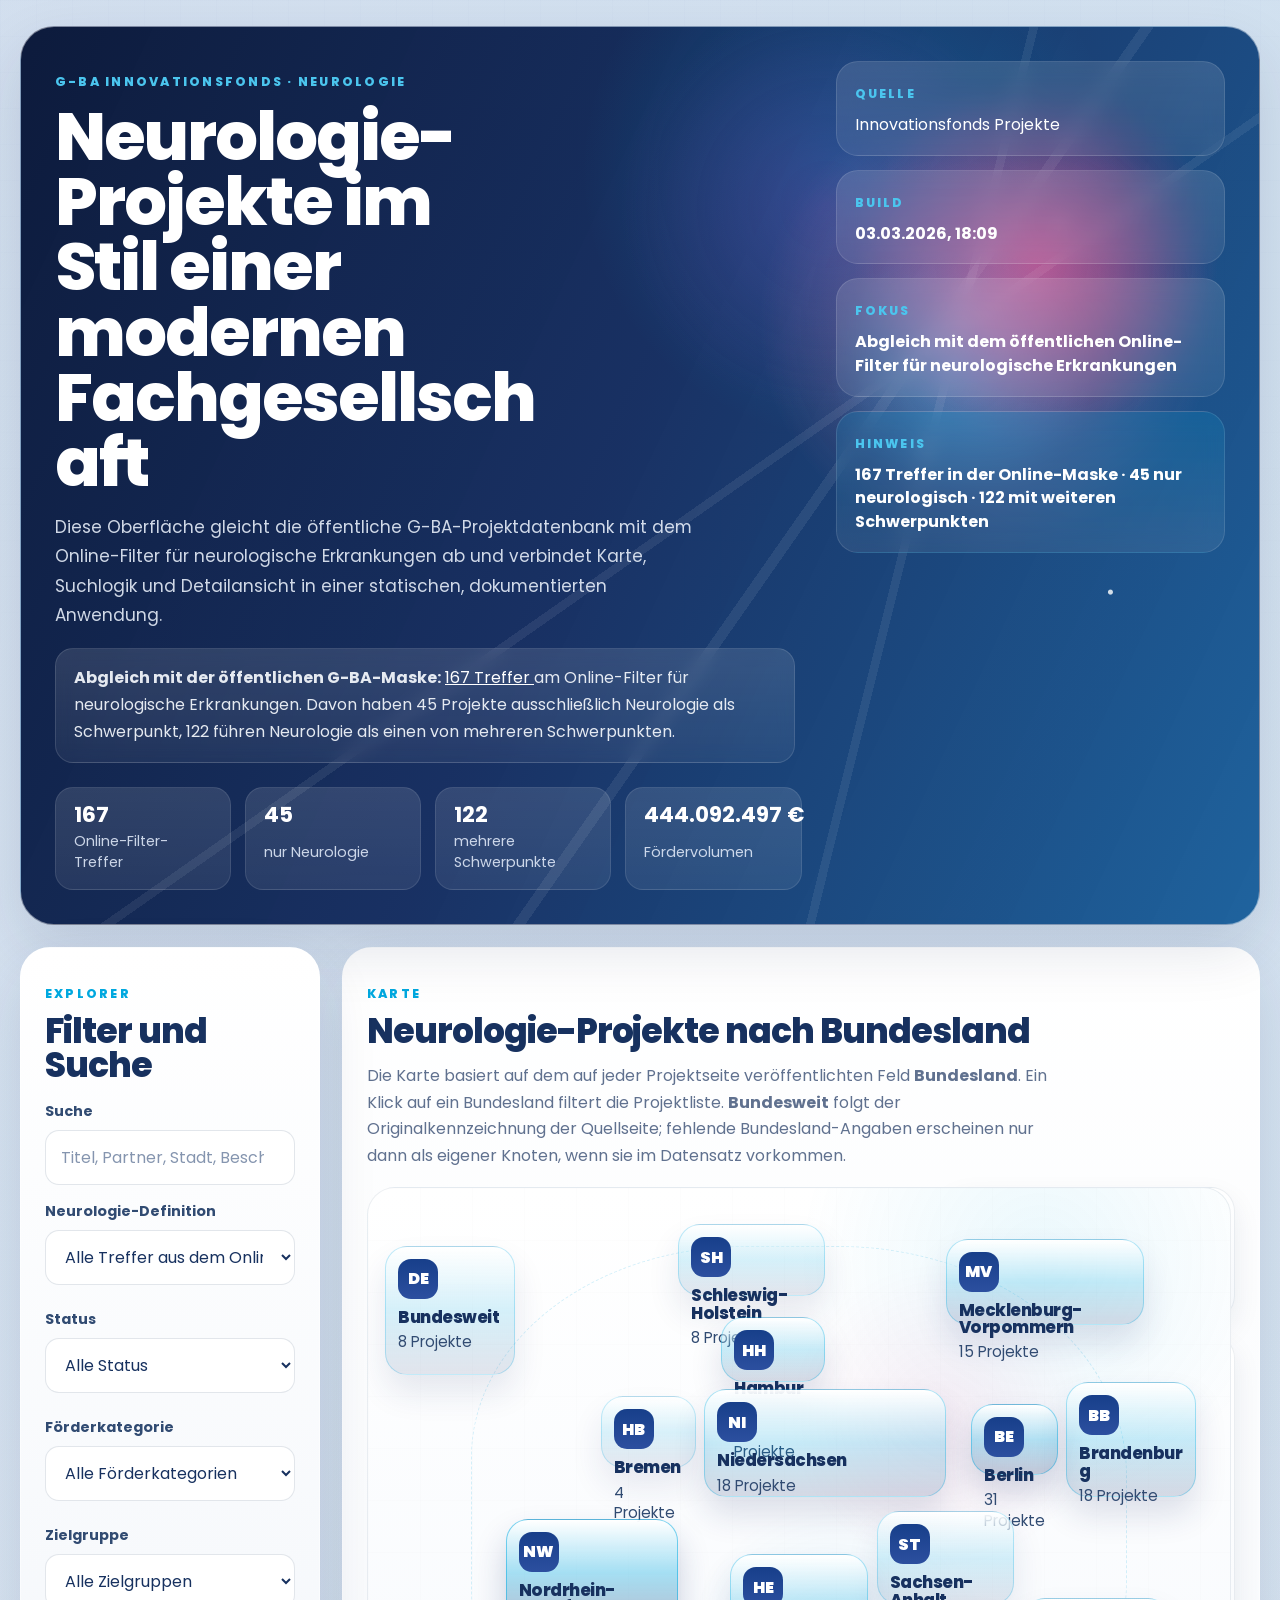
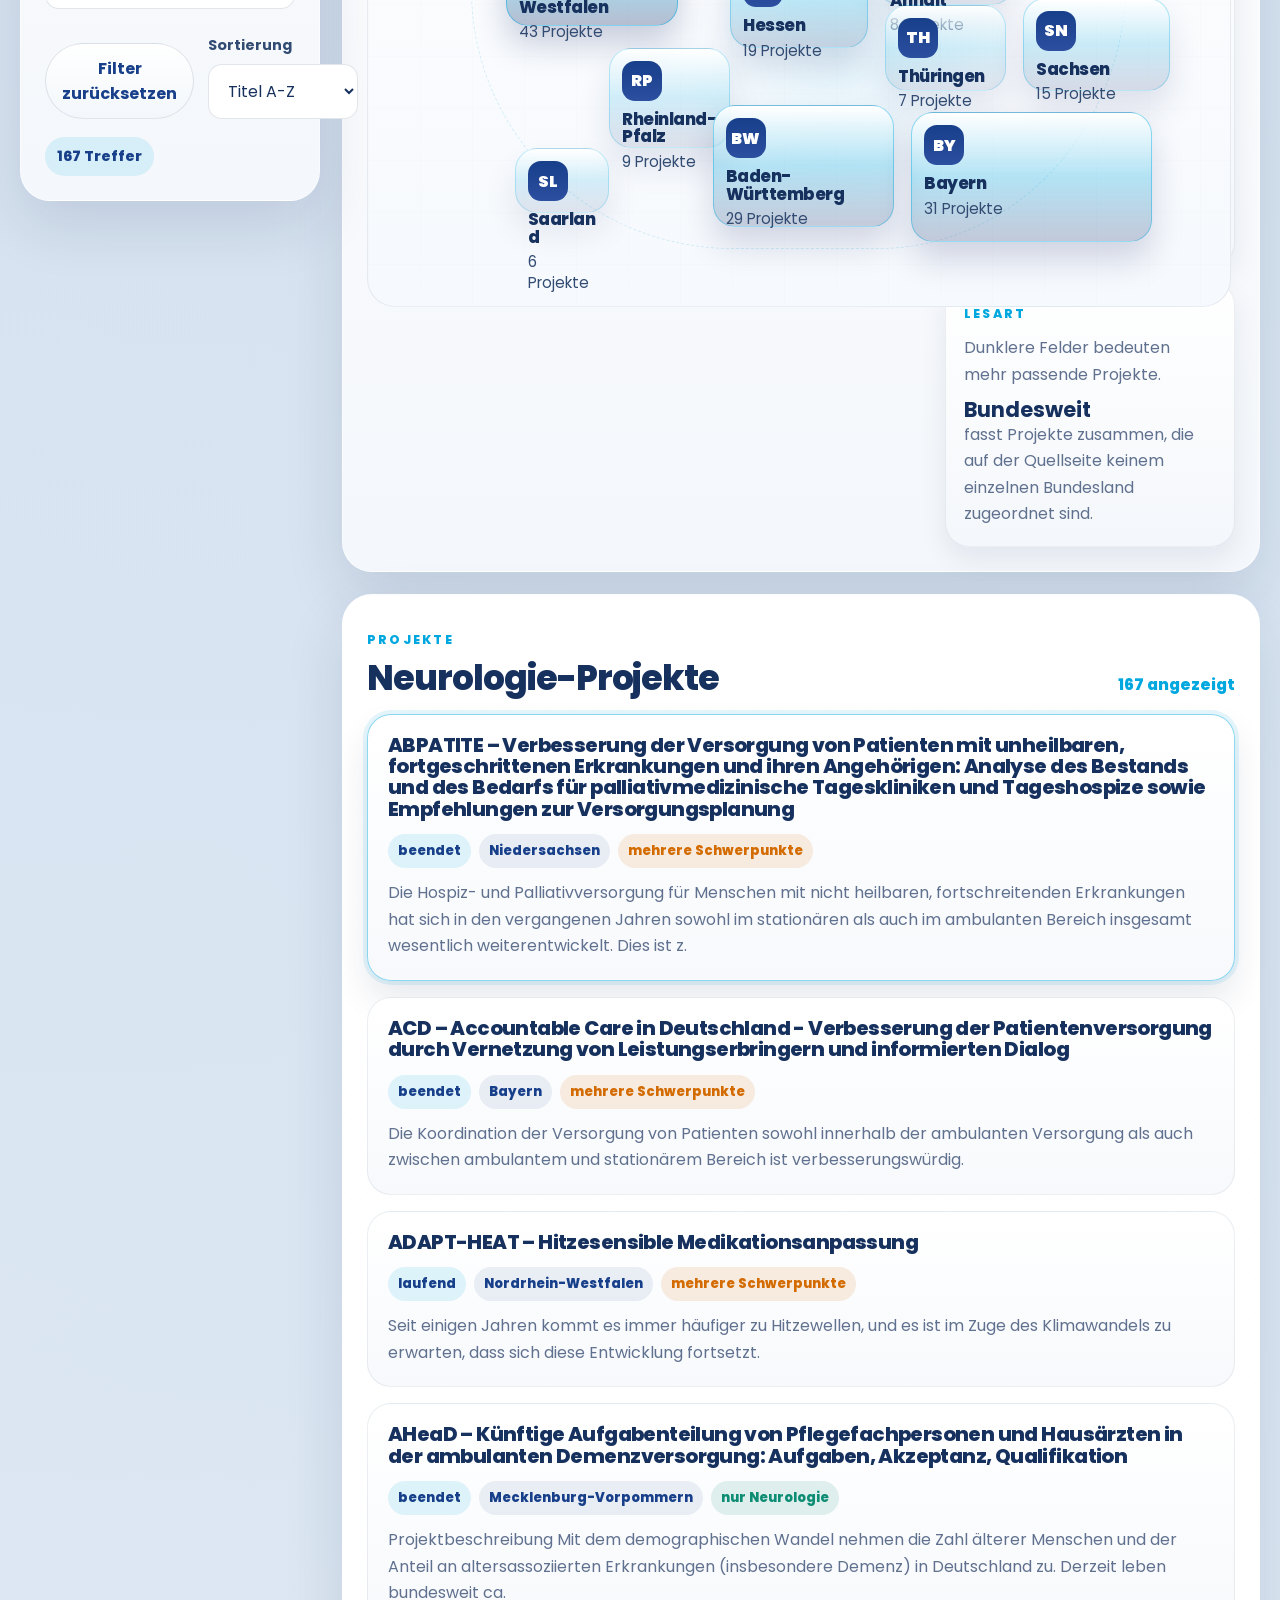
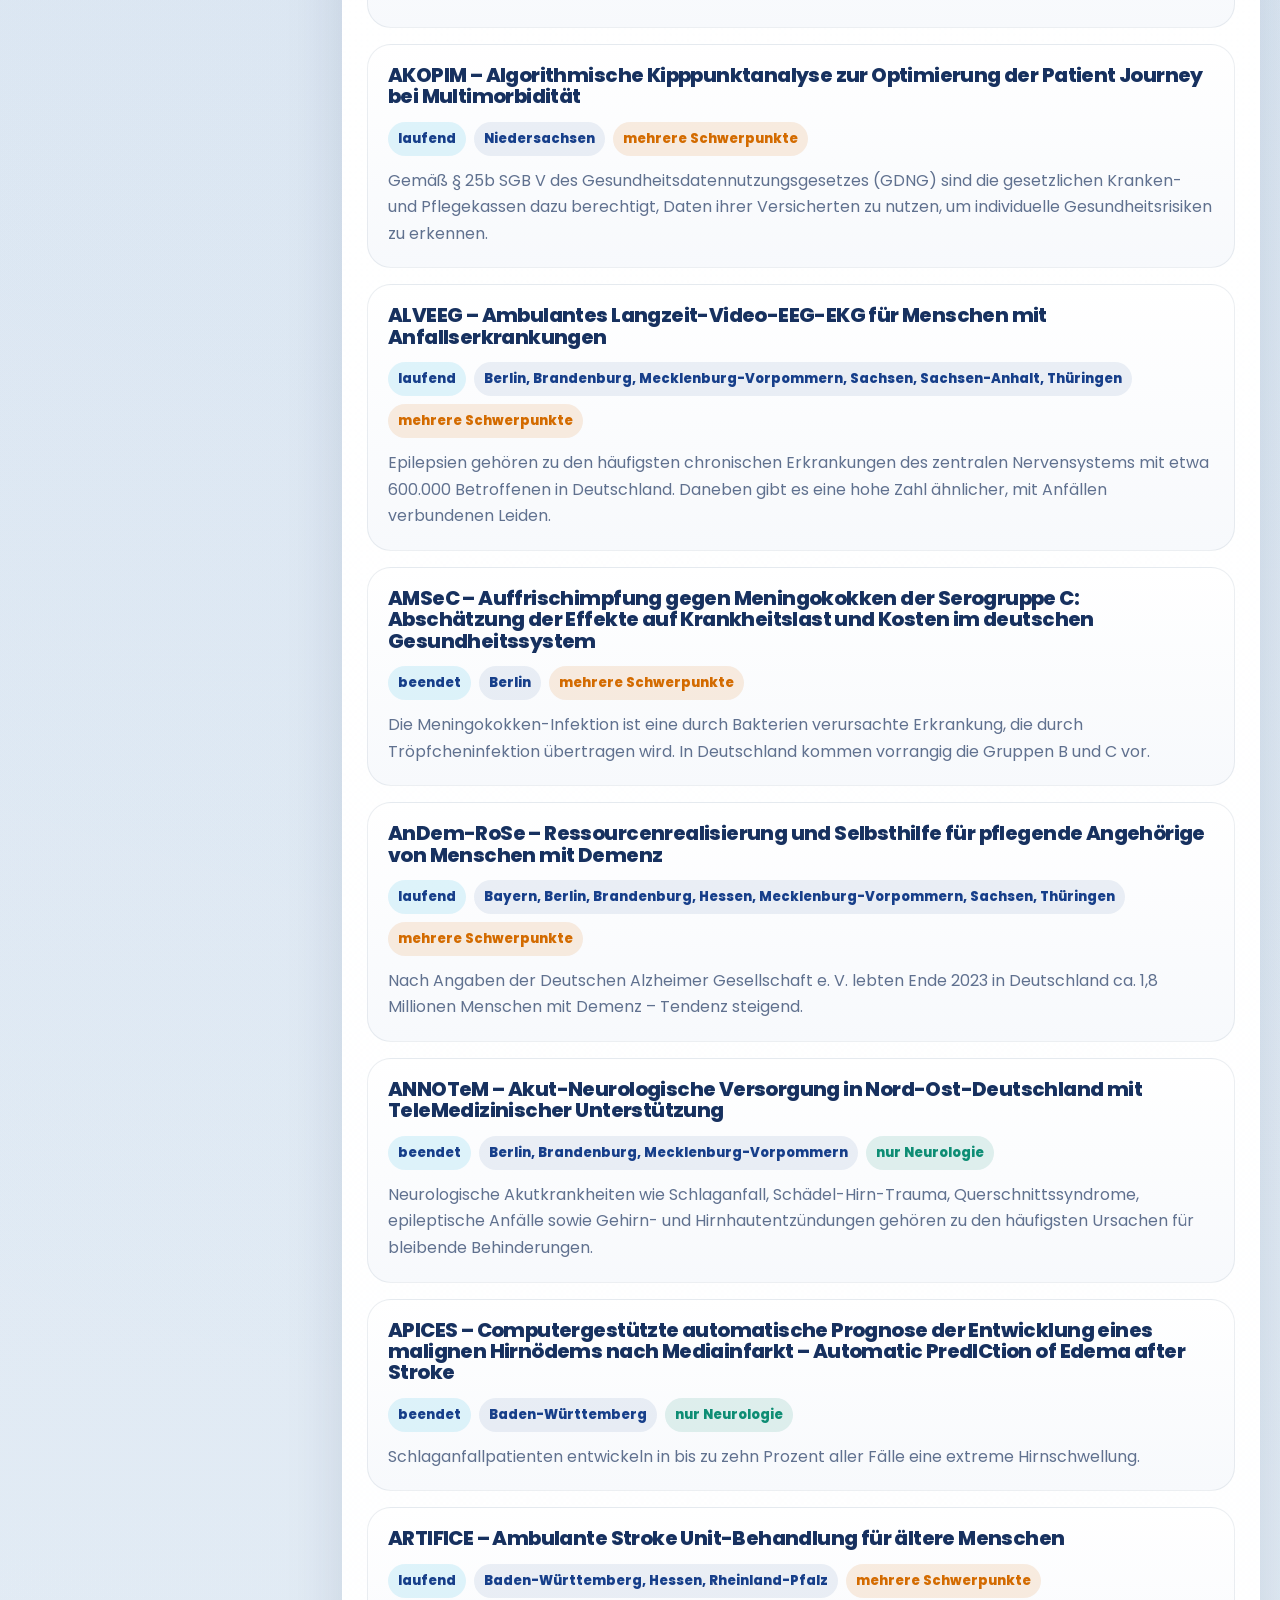
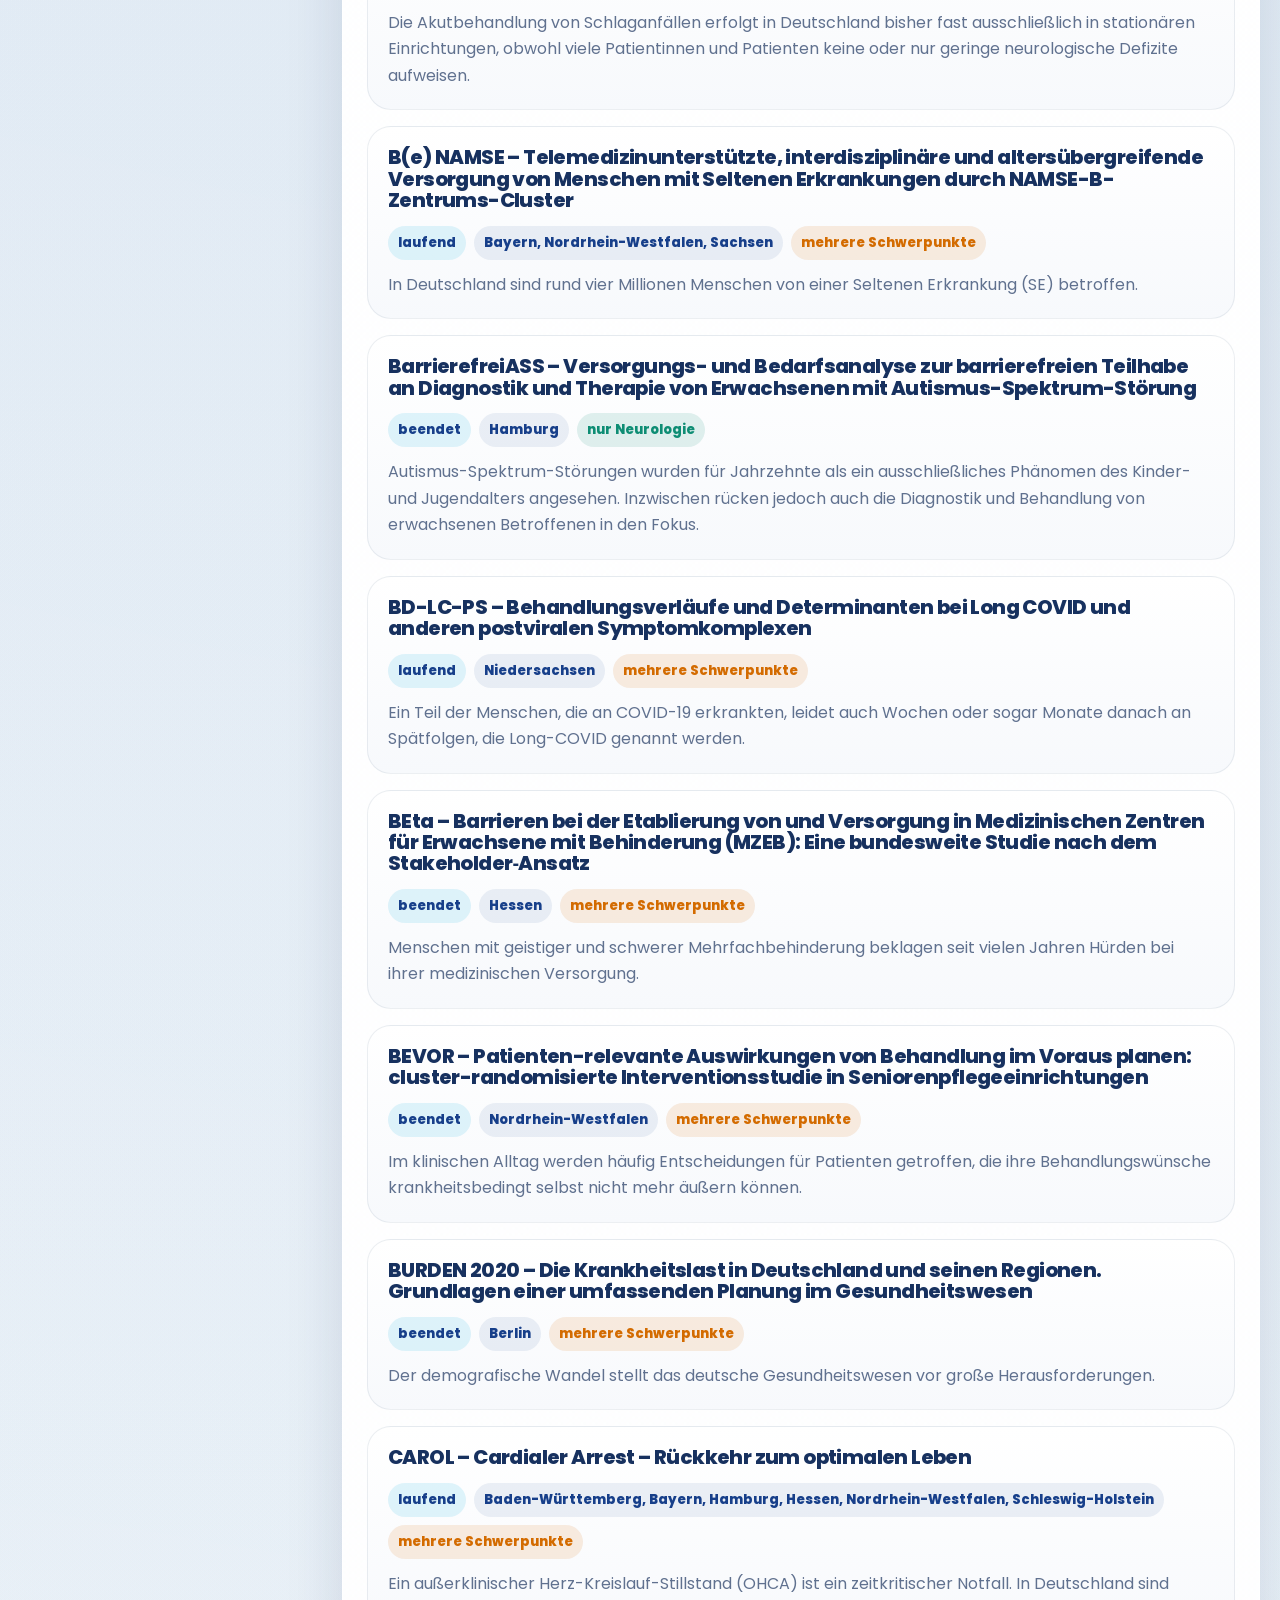
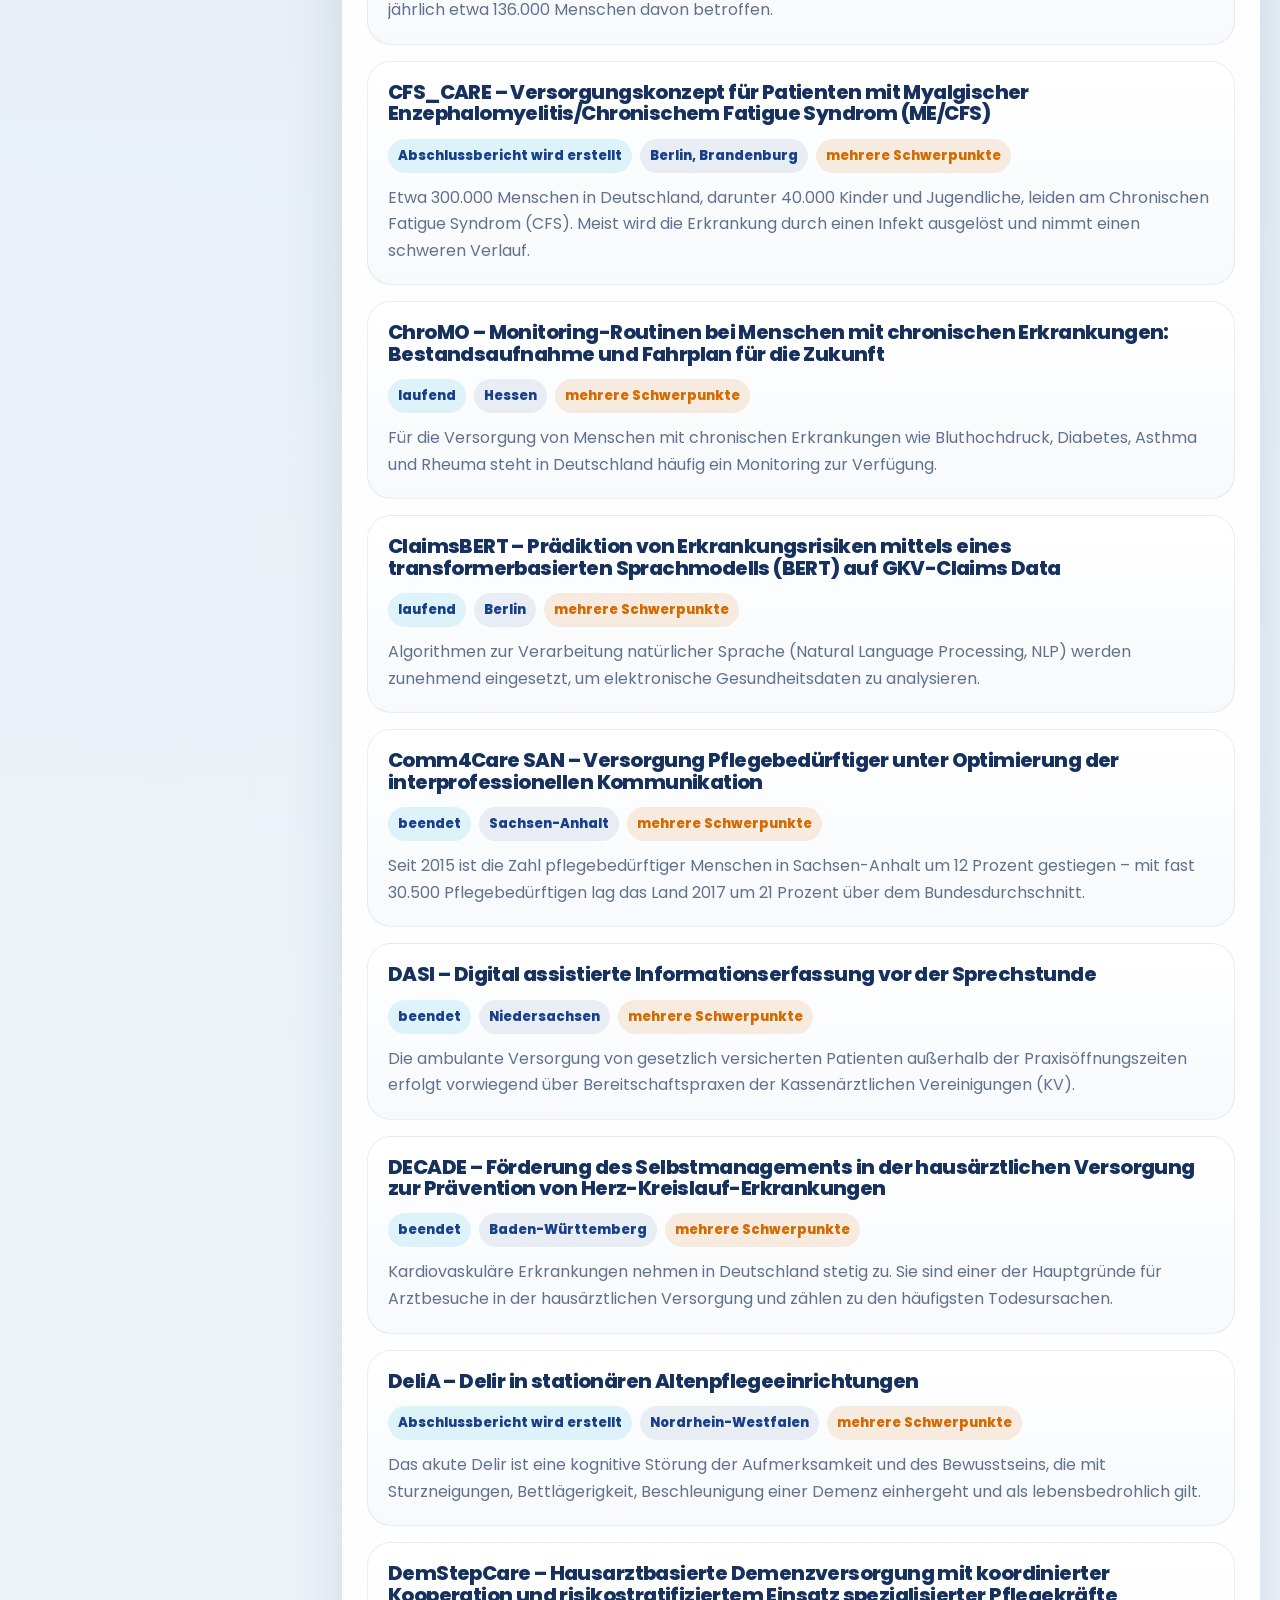
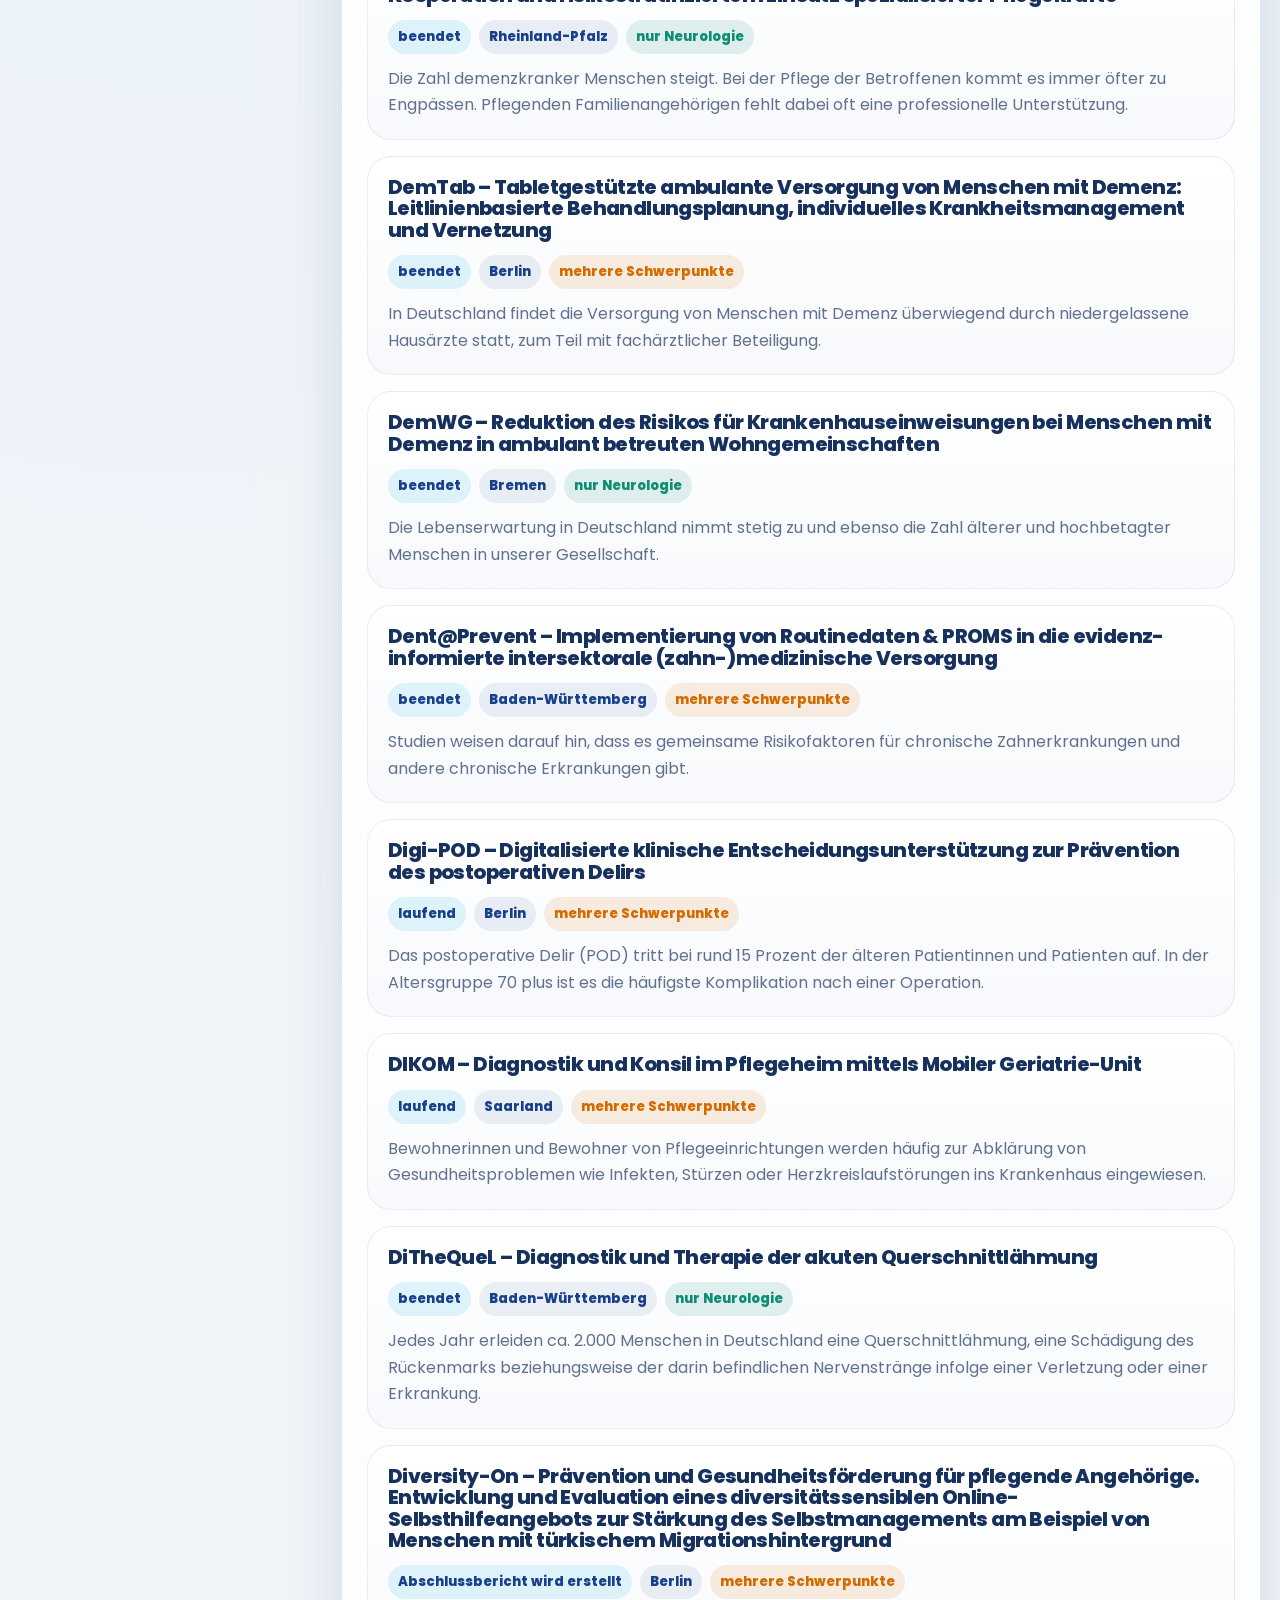
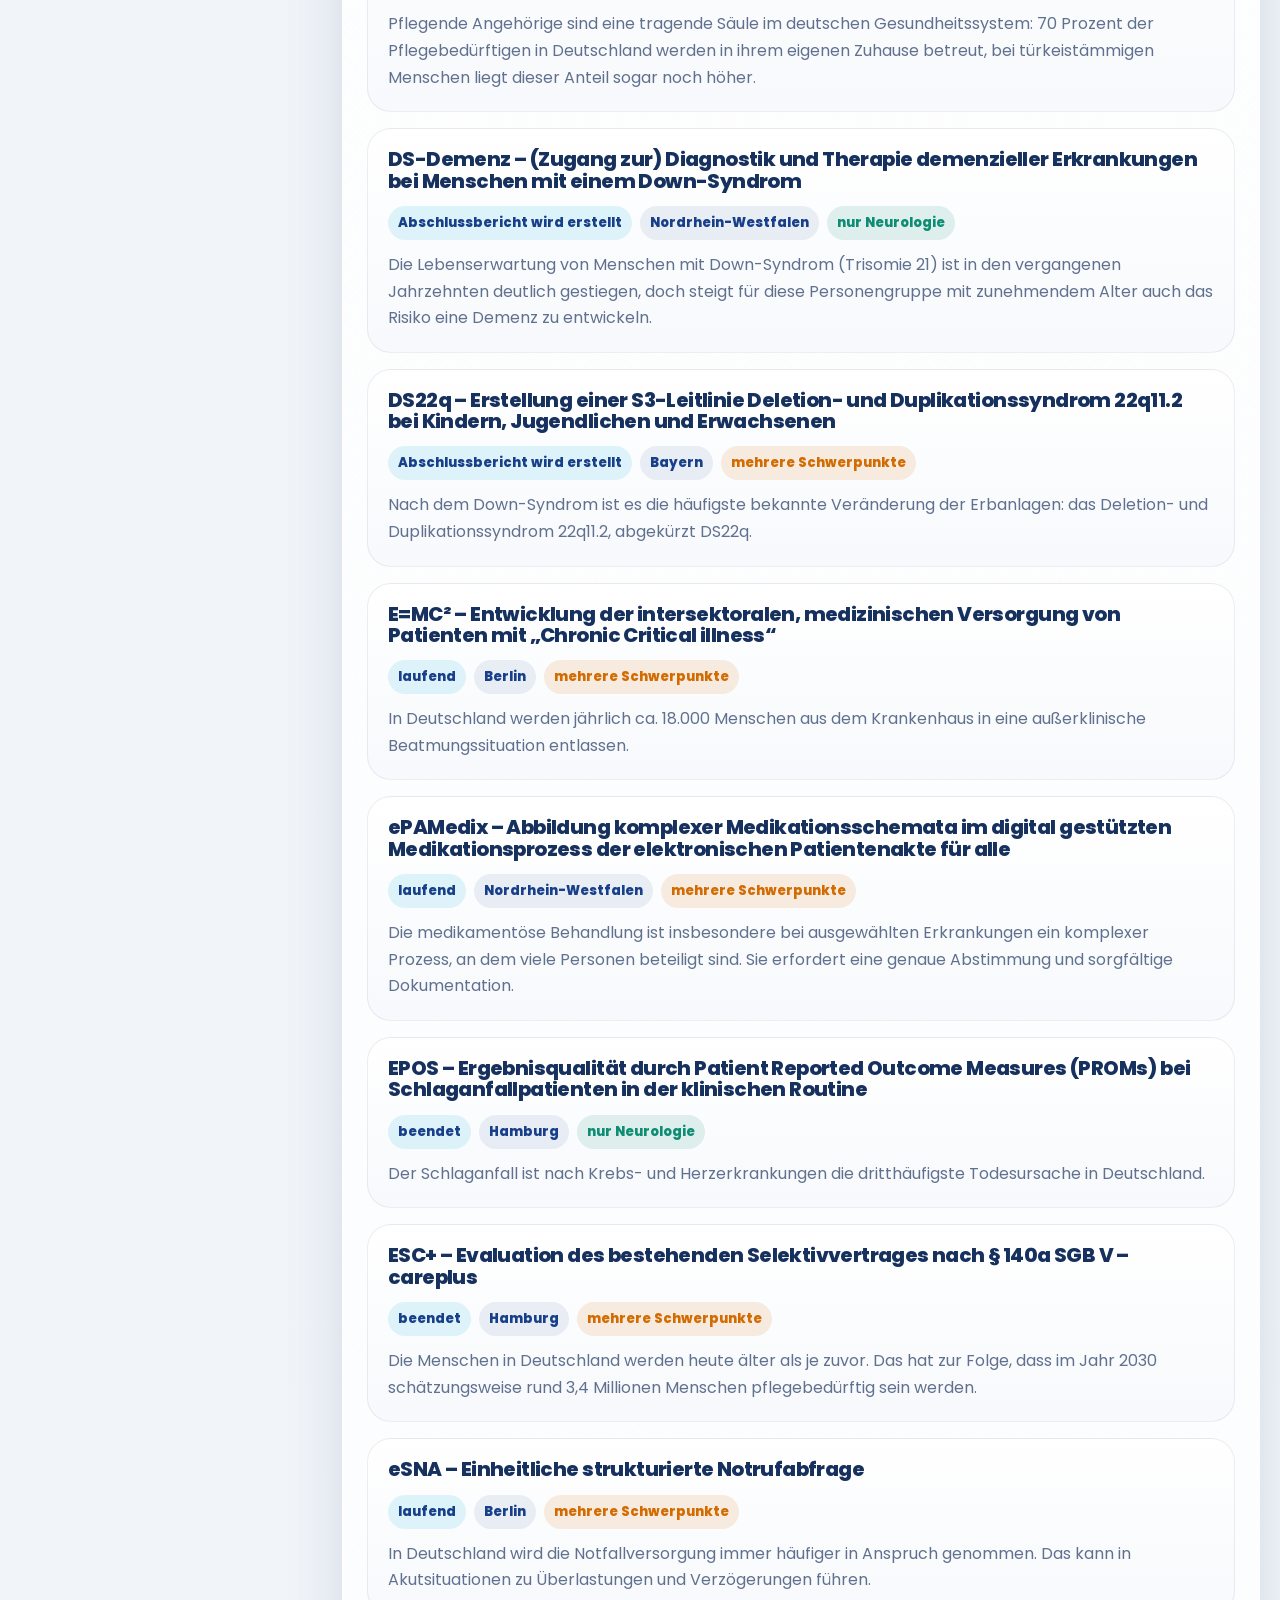
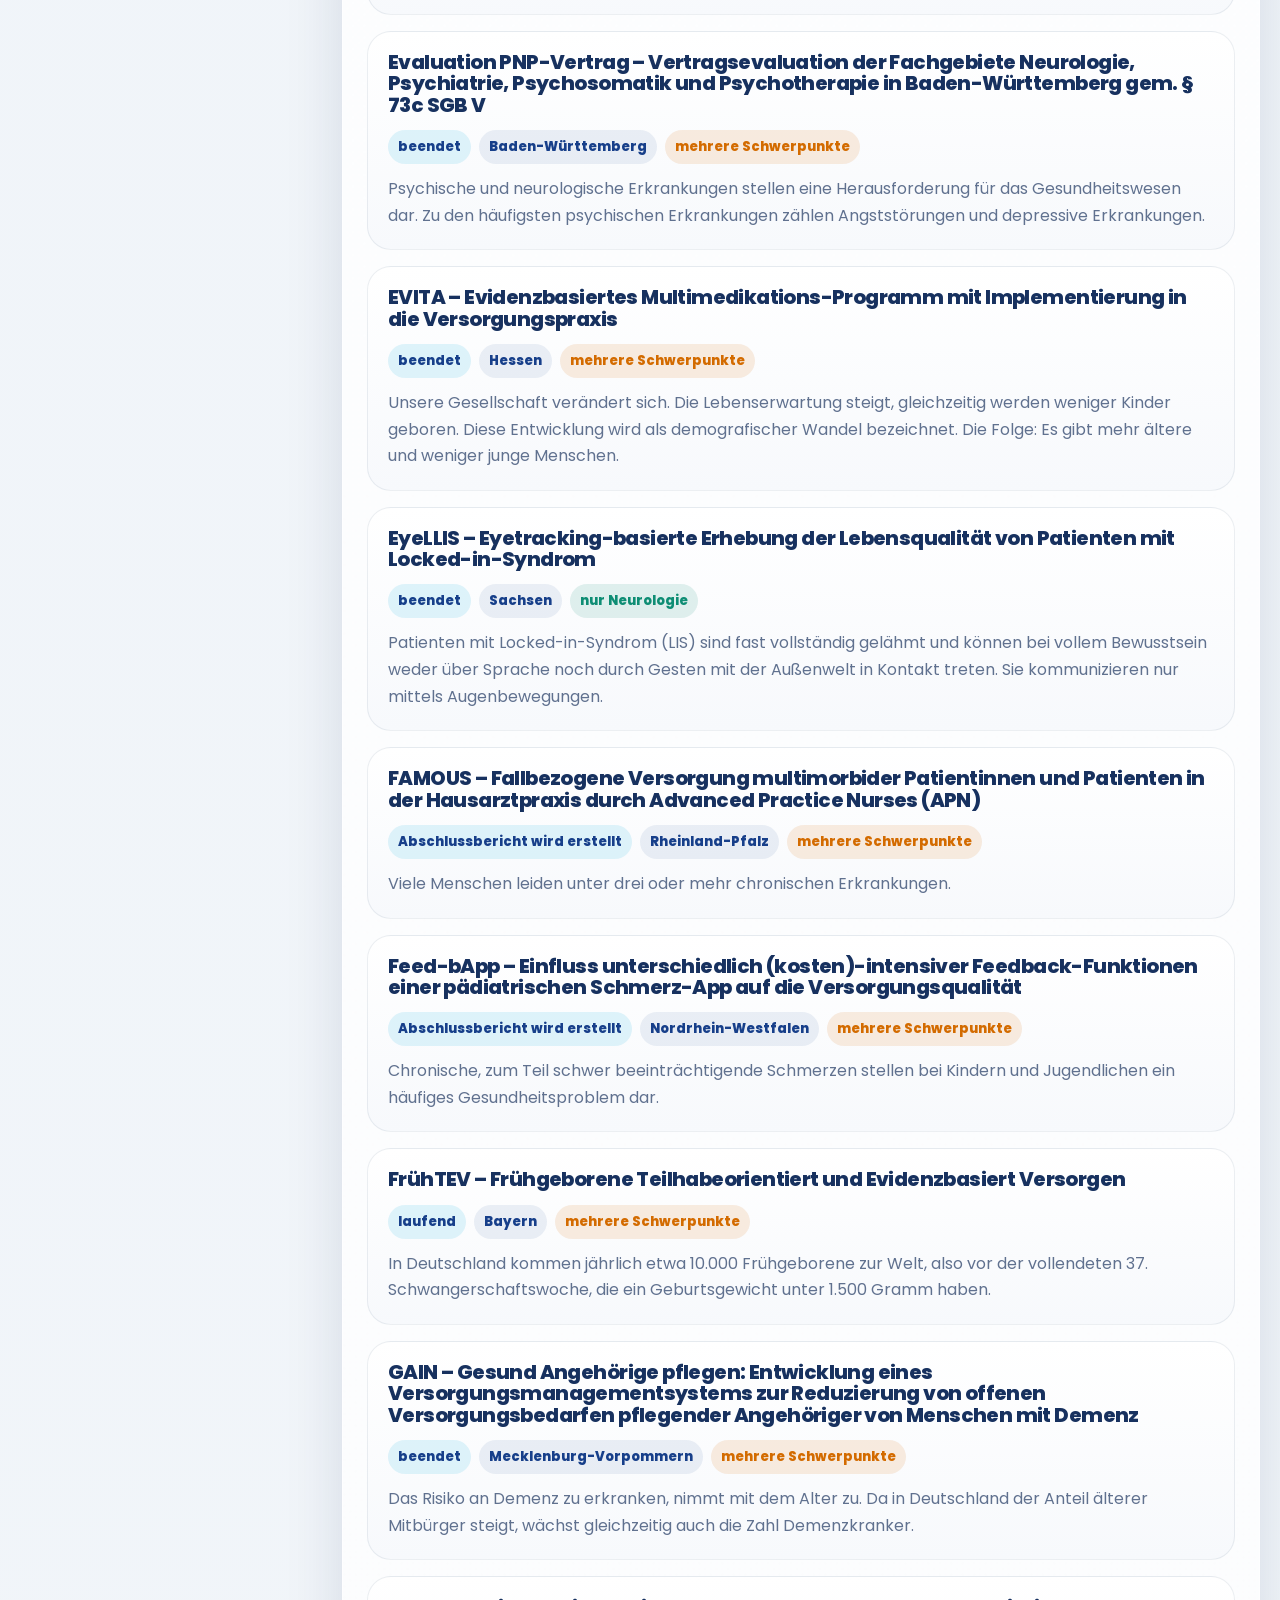
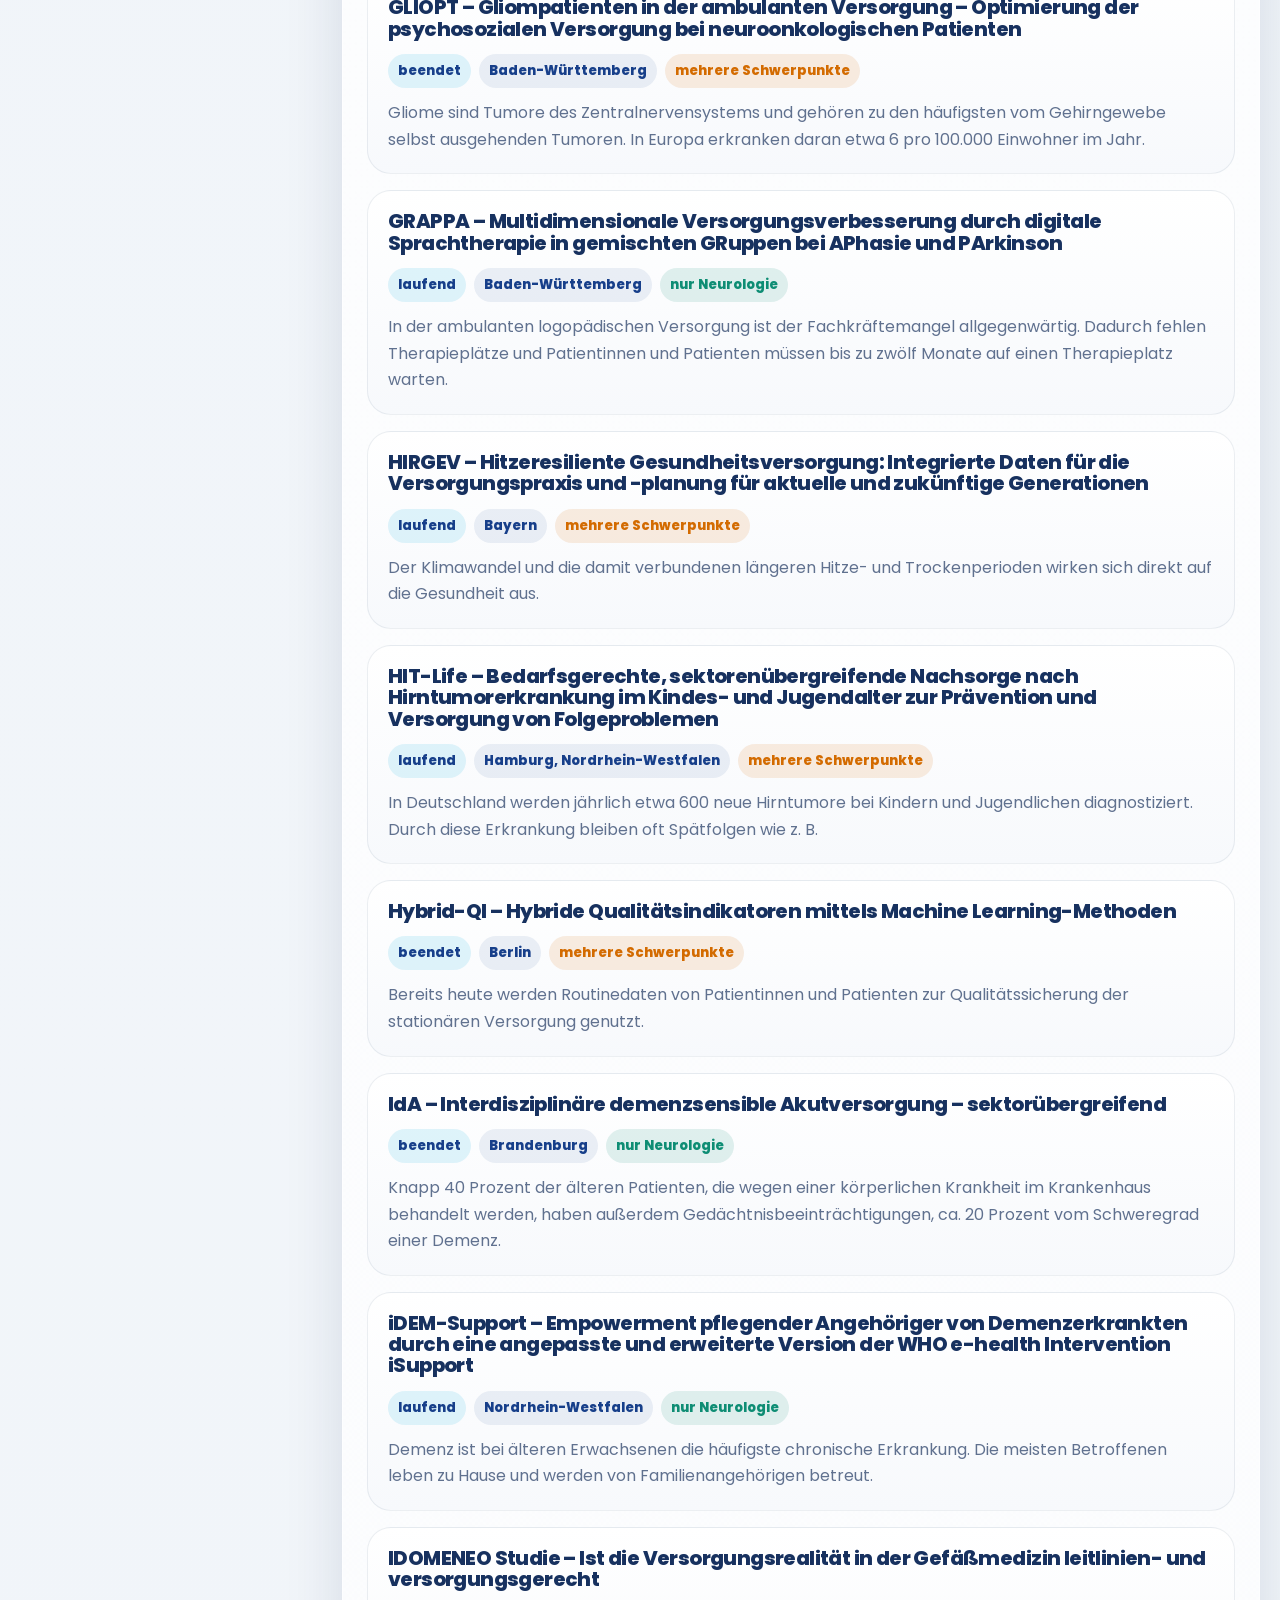
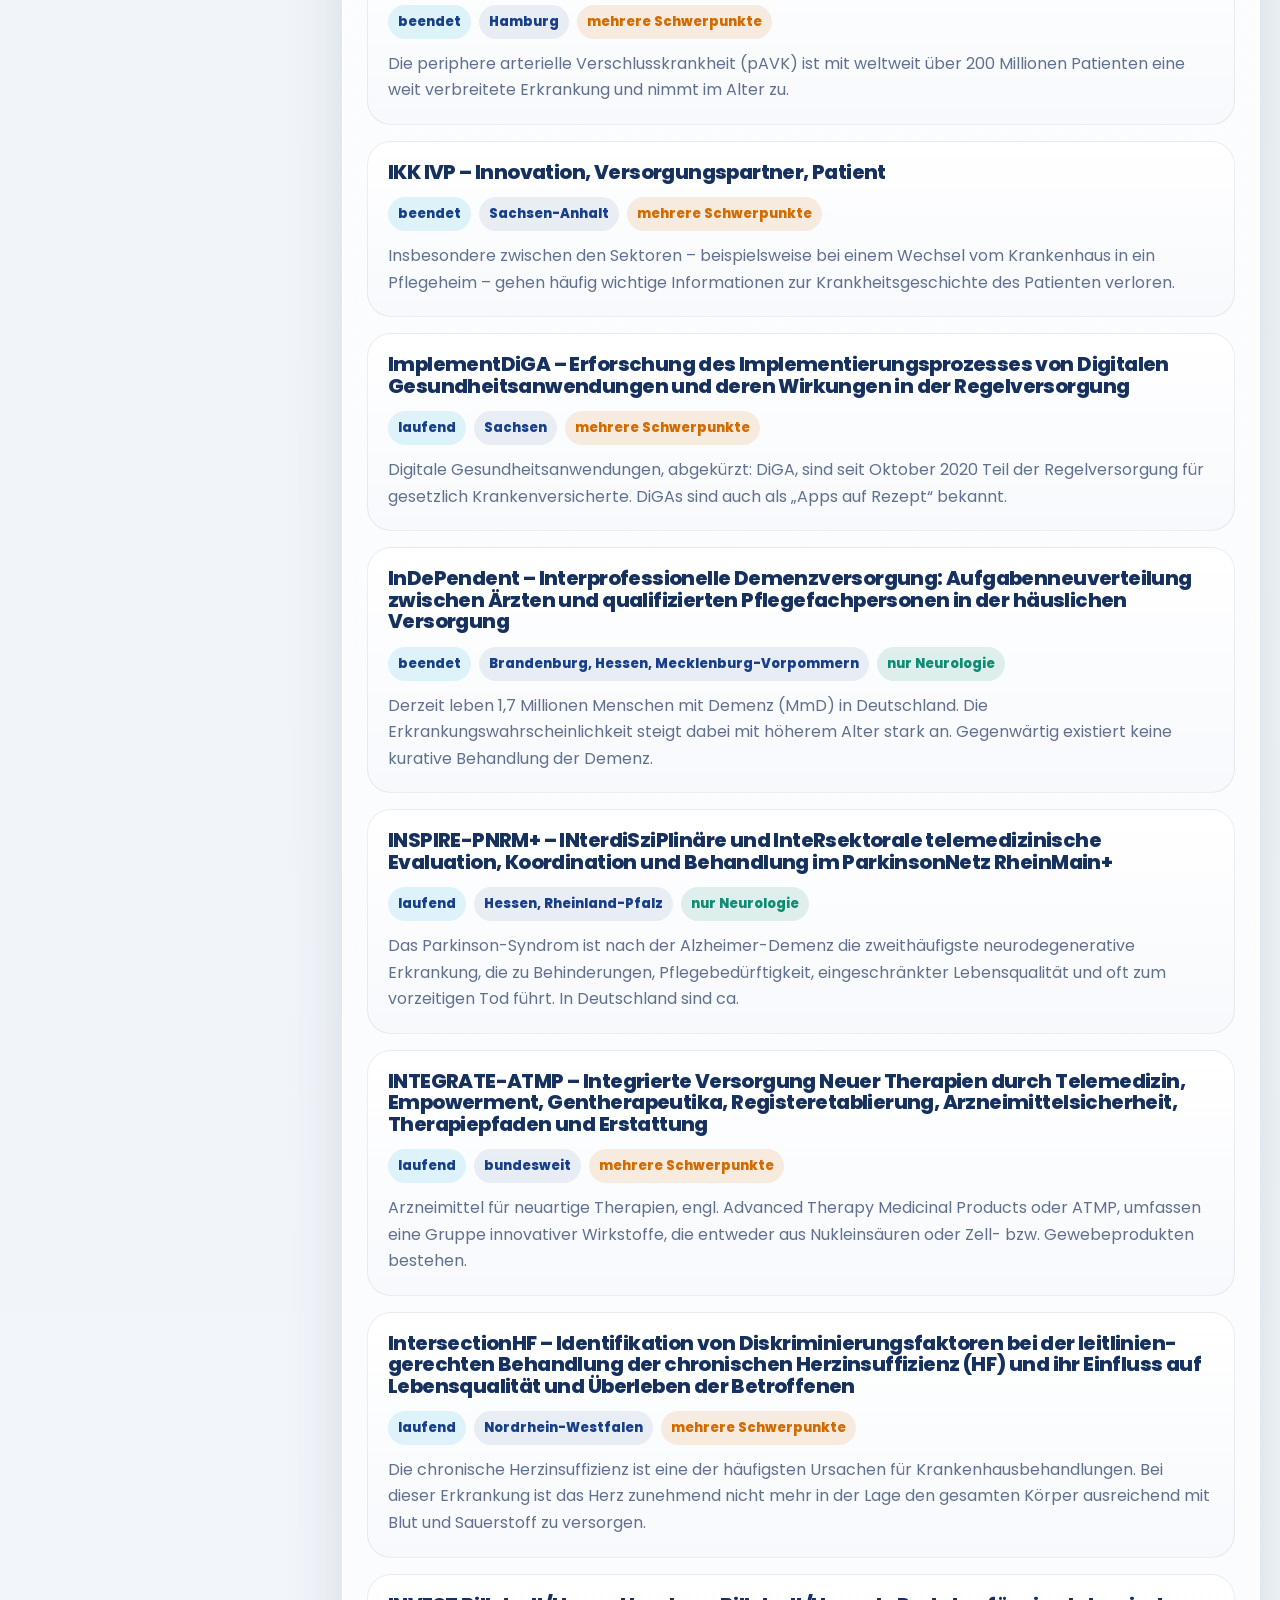
==== commit 5a6c0311: "Polish static loading copy" ====
--- a/site/index.html
+++ b/site/index.html
@@ -117,7 +117,7 @@
               <div class="map-side-card">
                 <span class="map-side-label">Aktive Auswahl</span>
                 <strong id="map-active-label">Alle Bundesländer</strong>
-                <p id="map-active-count" class="map-side-copy">122 Projekte</p>
+                <p id="map-active-count" class="map-side-copy">Wird geladen ...</p>
               </div>
               <div class="map-side-card">
                 <span class="map-side-label">Stärkste Regionen</span>
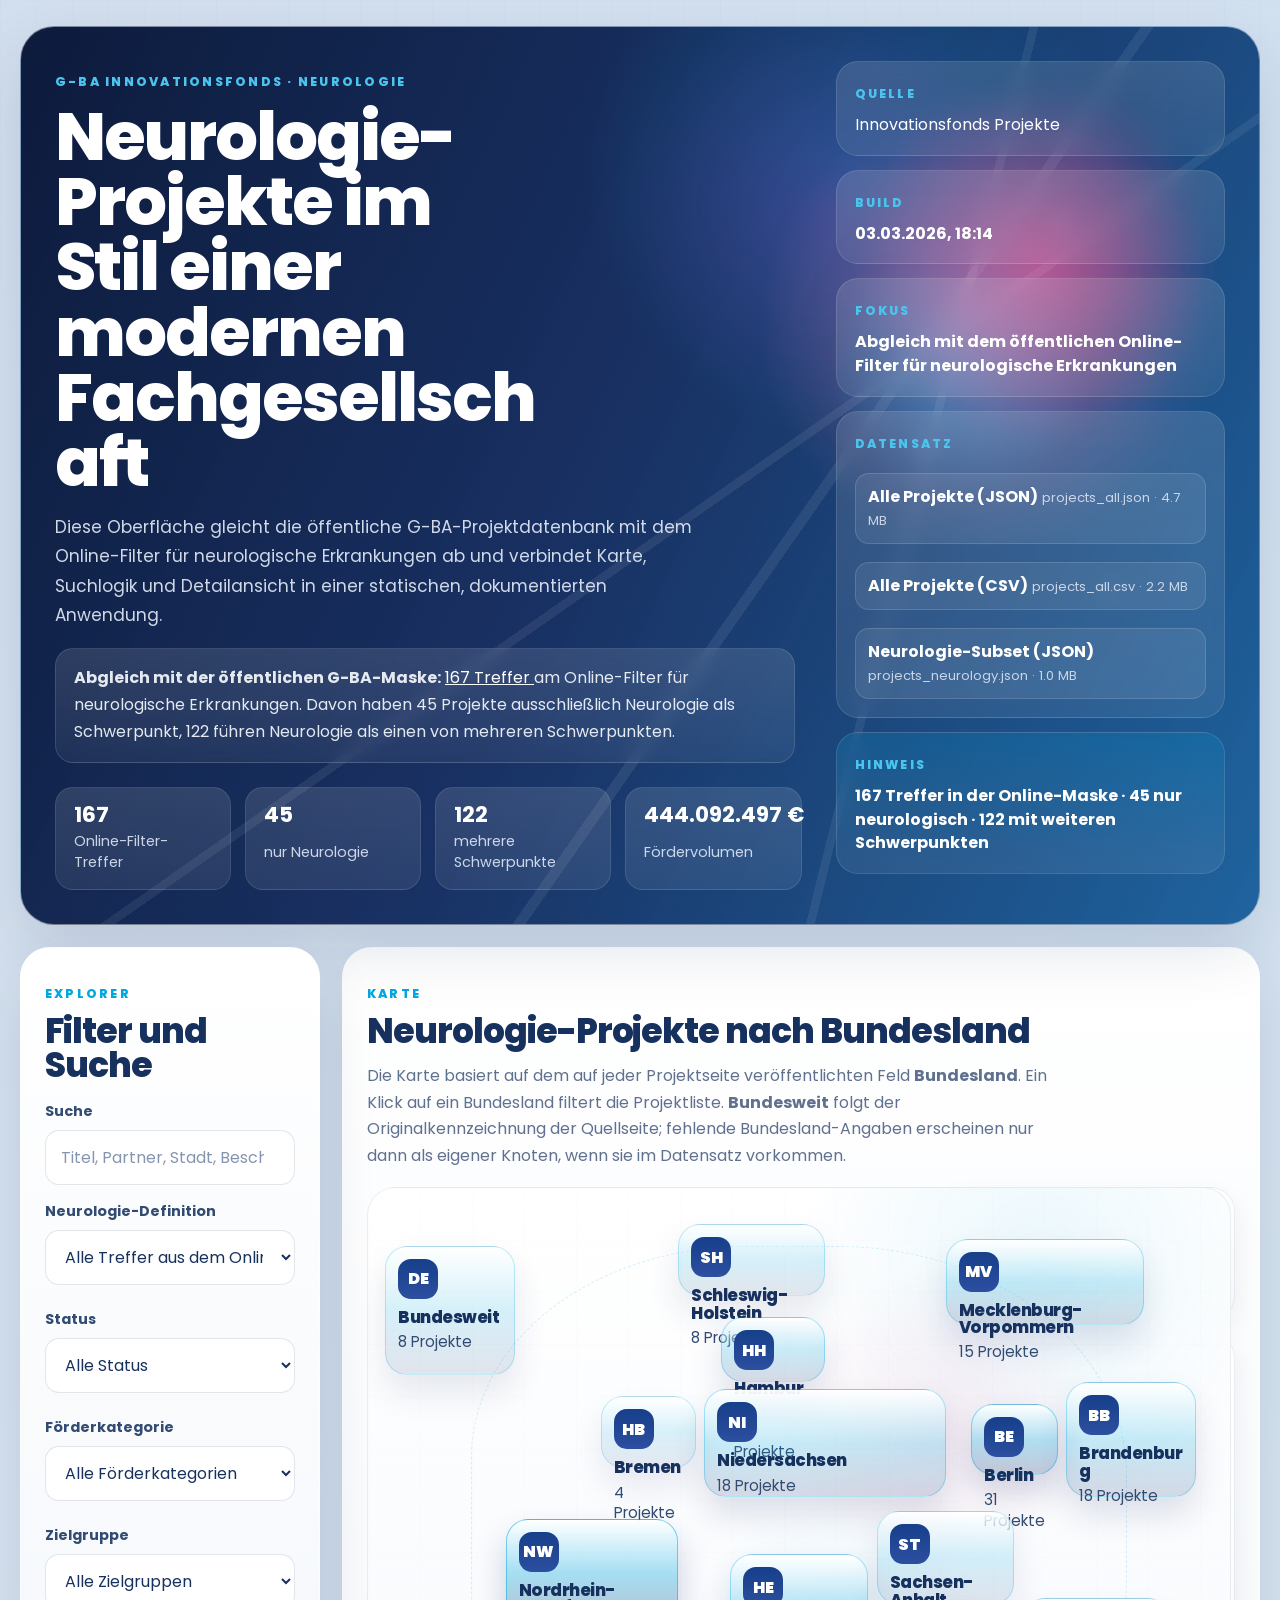
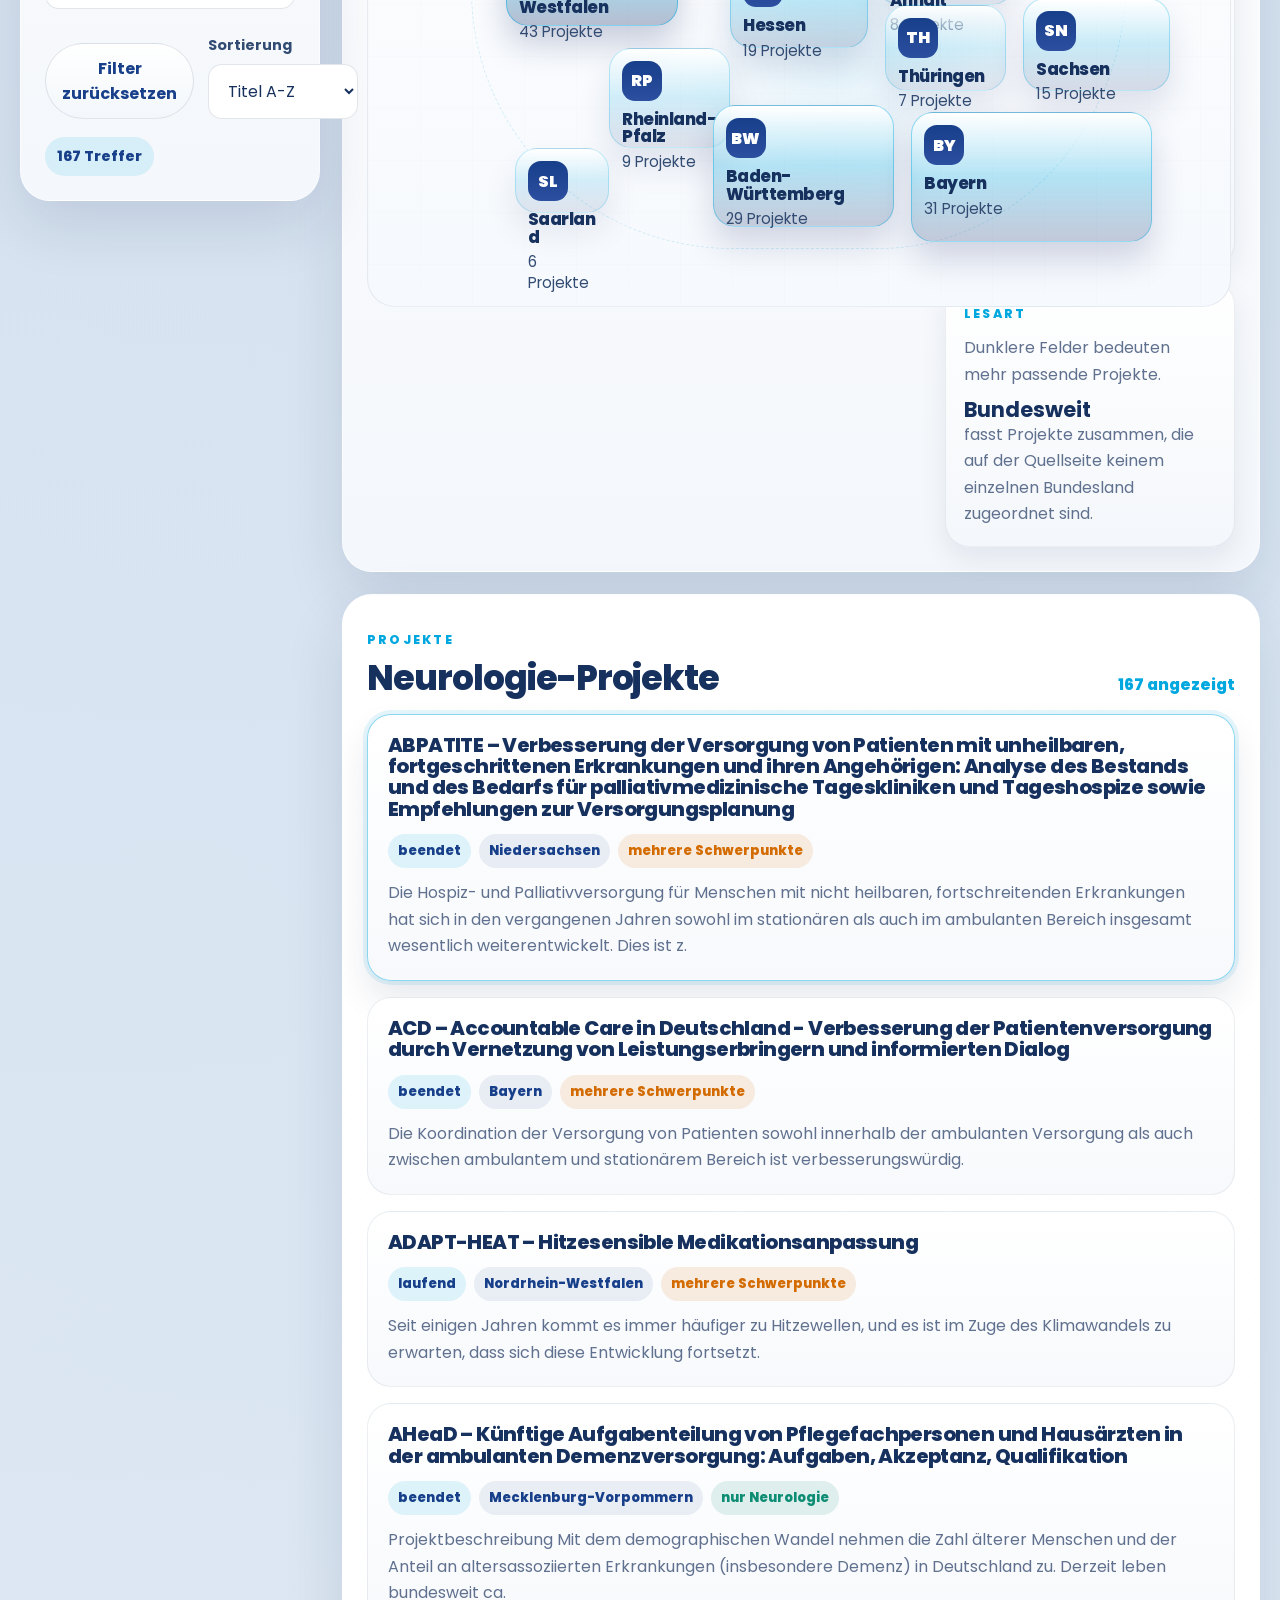
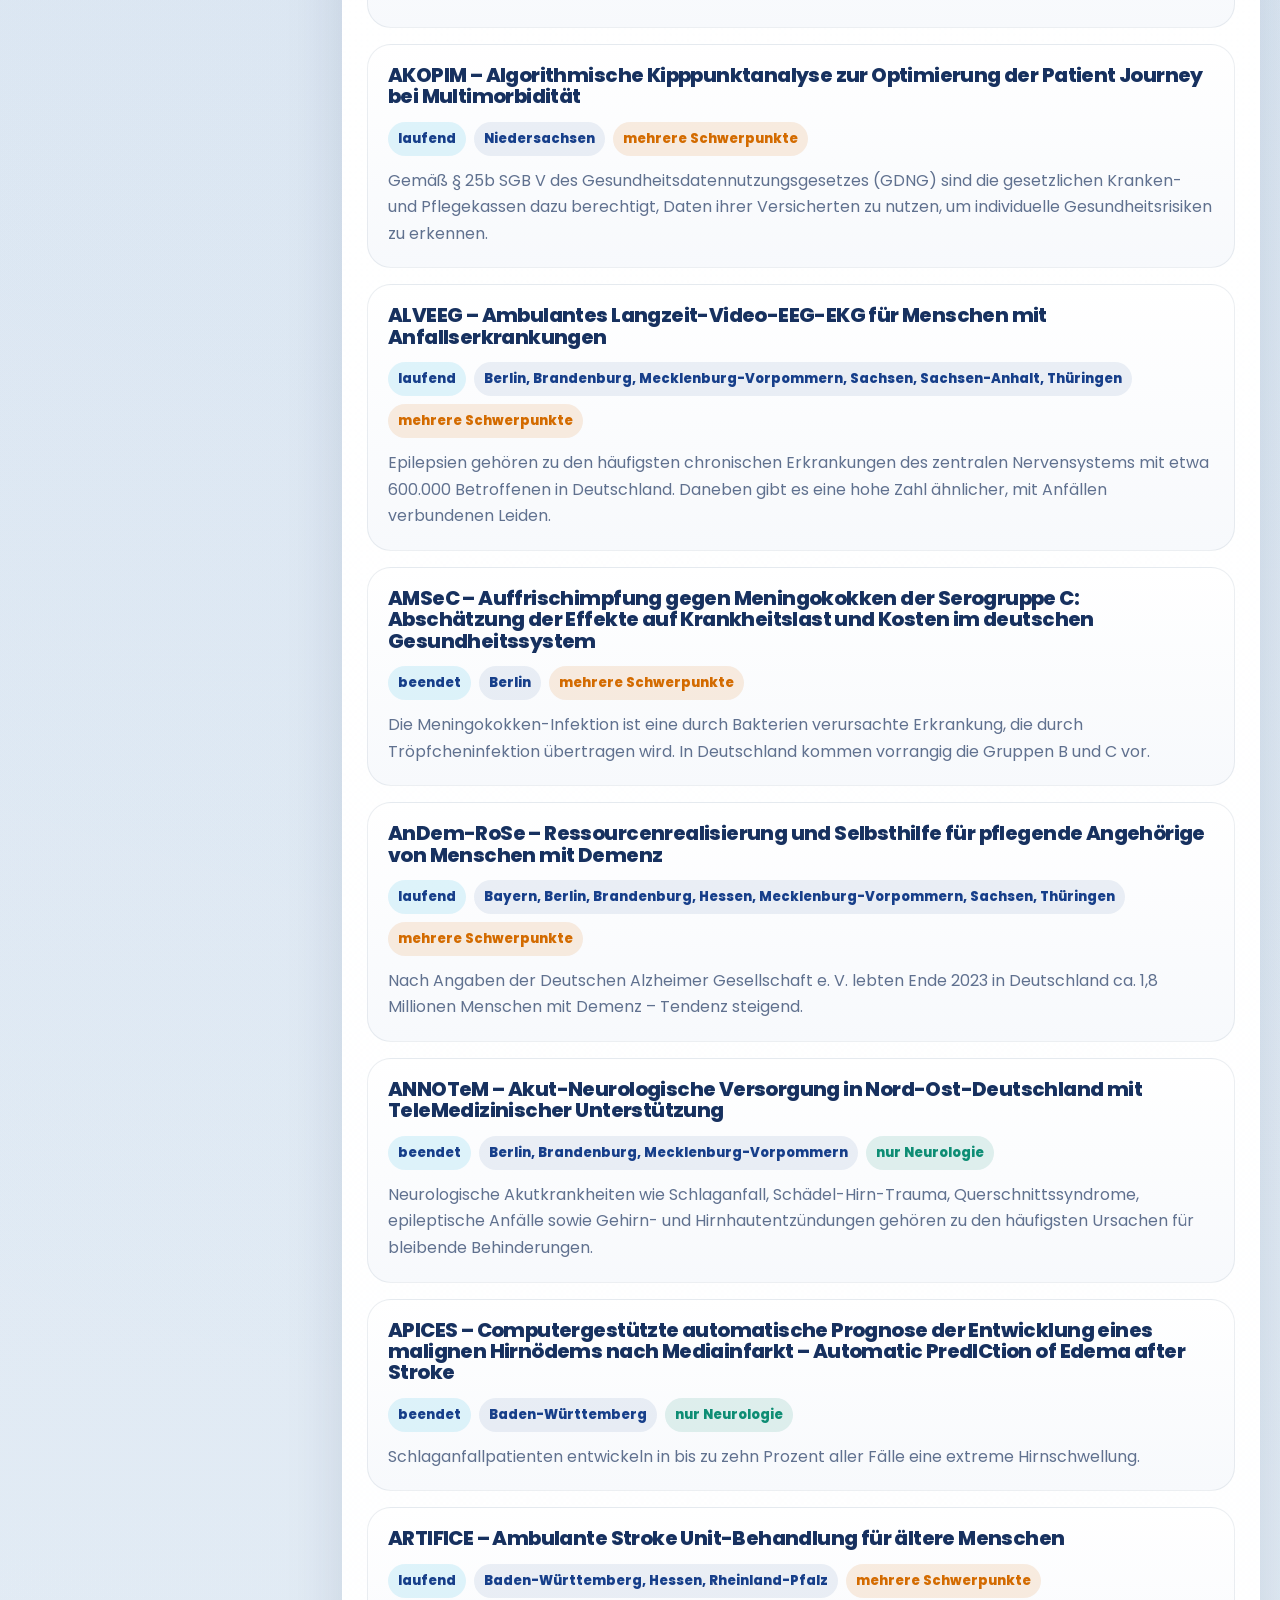
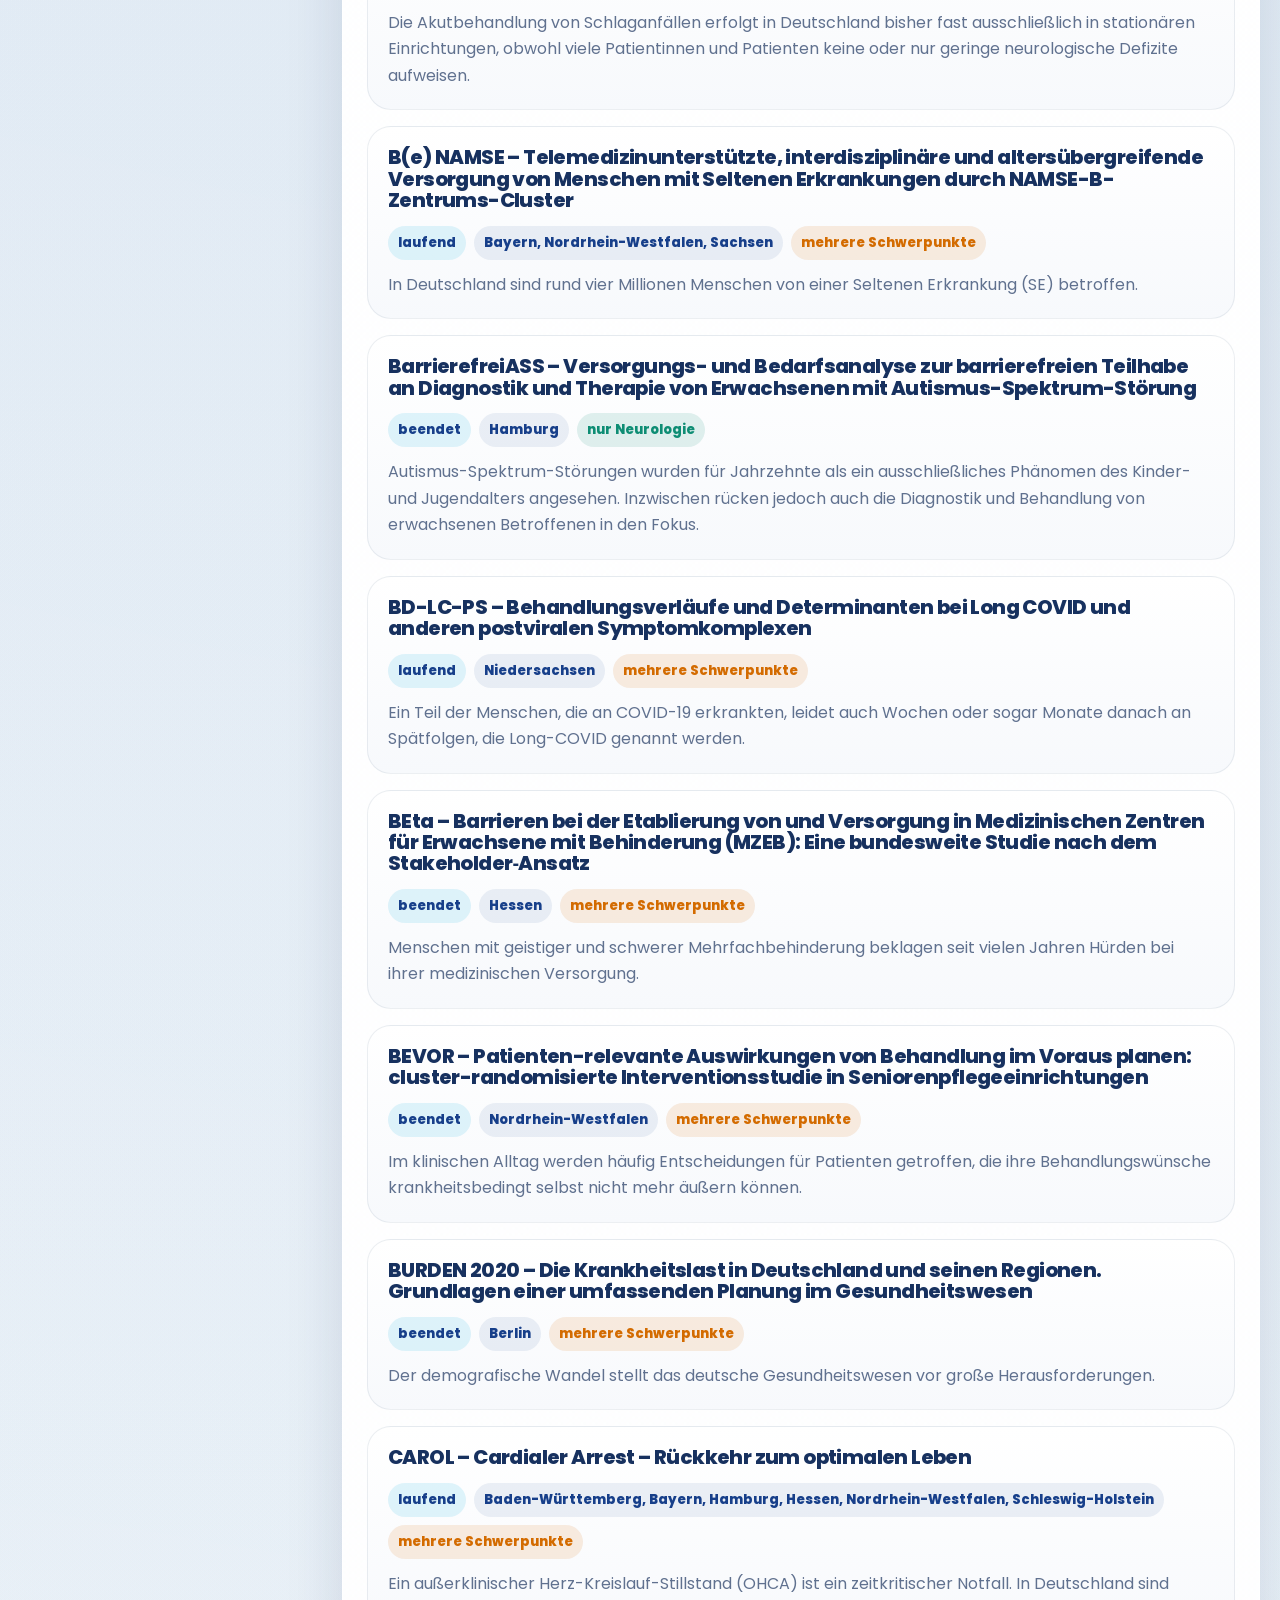
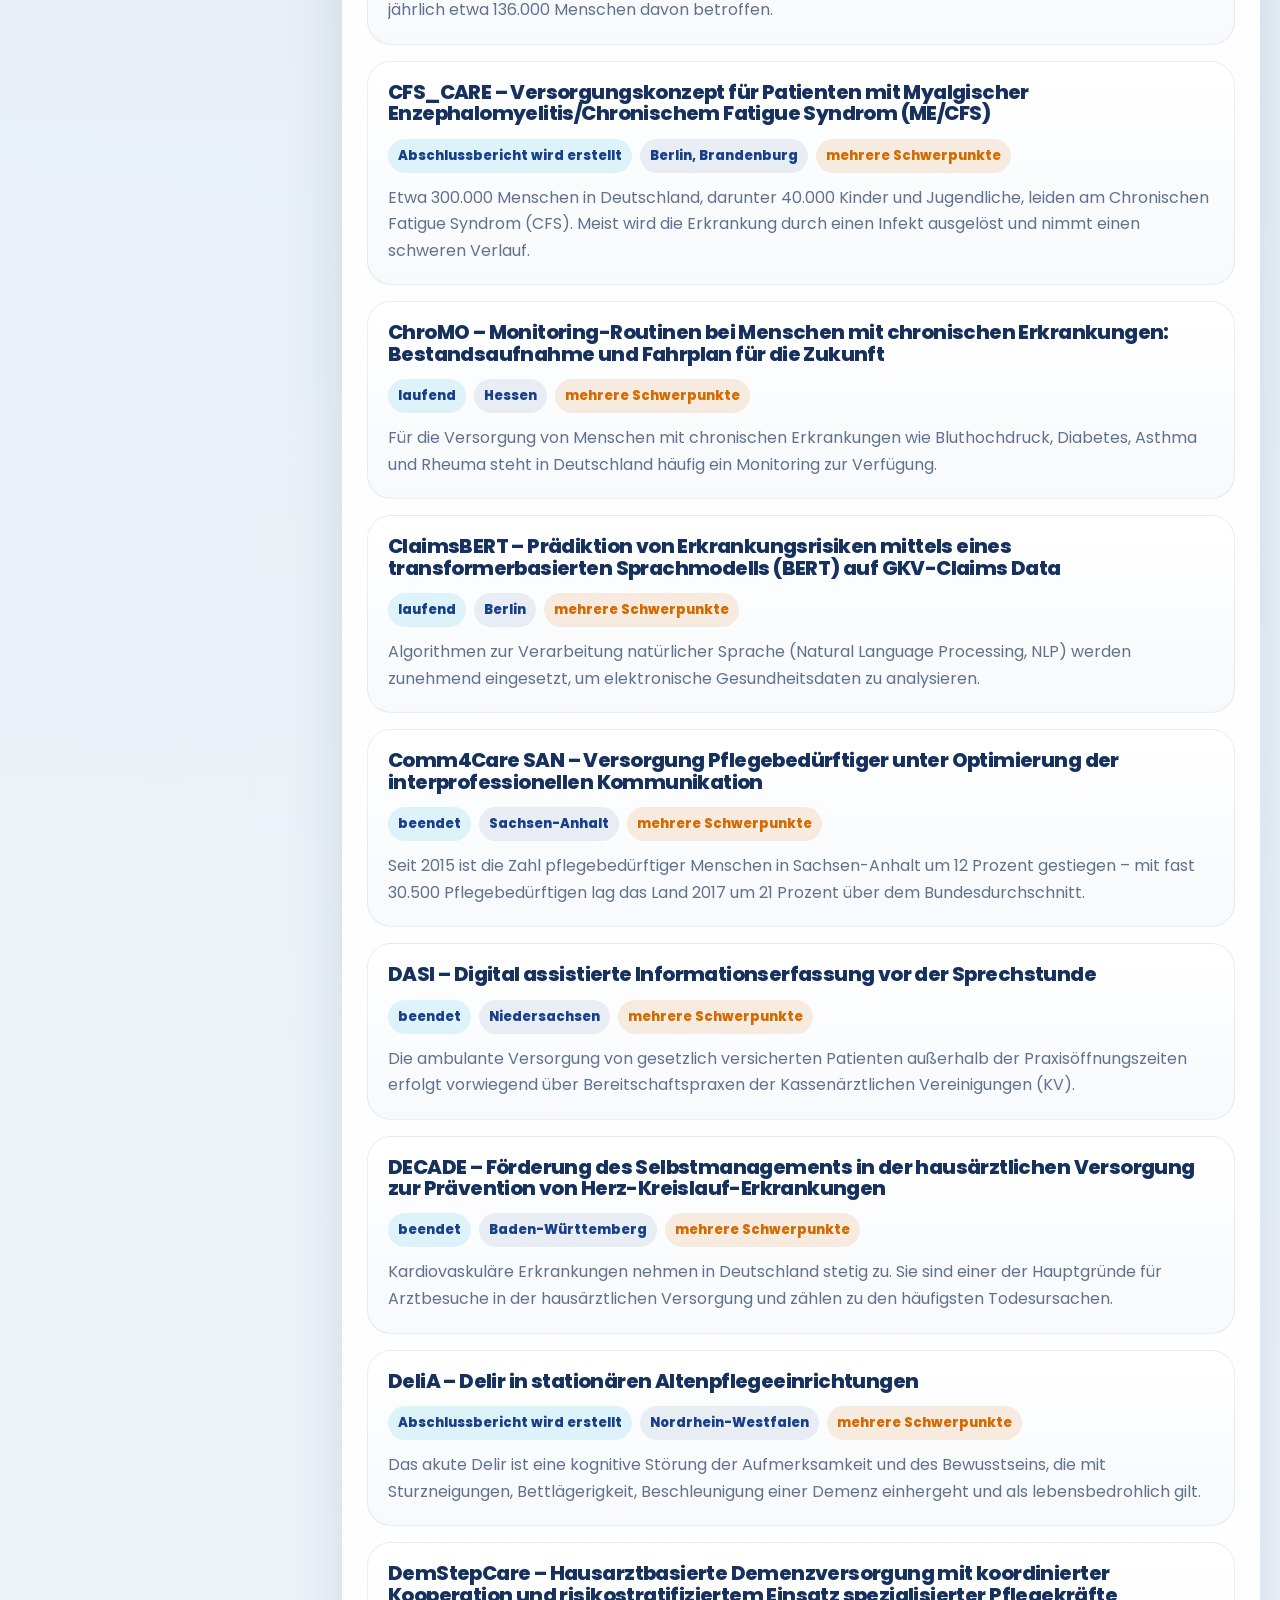
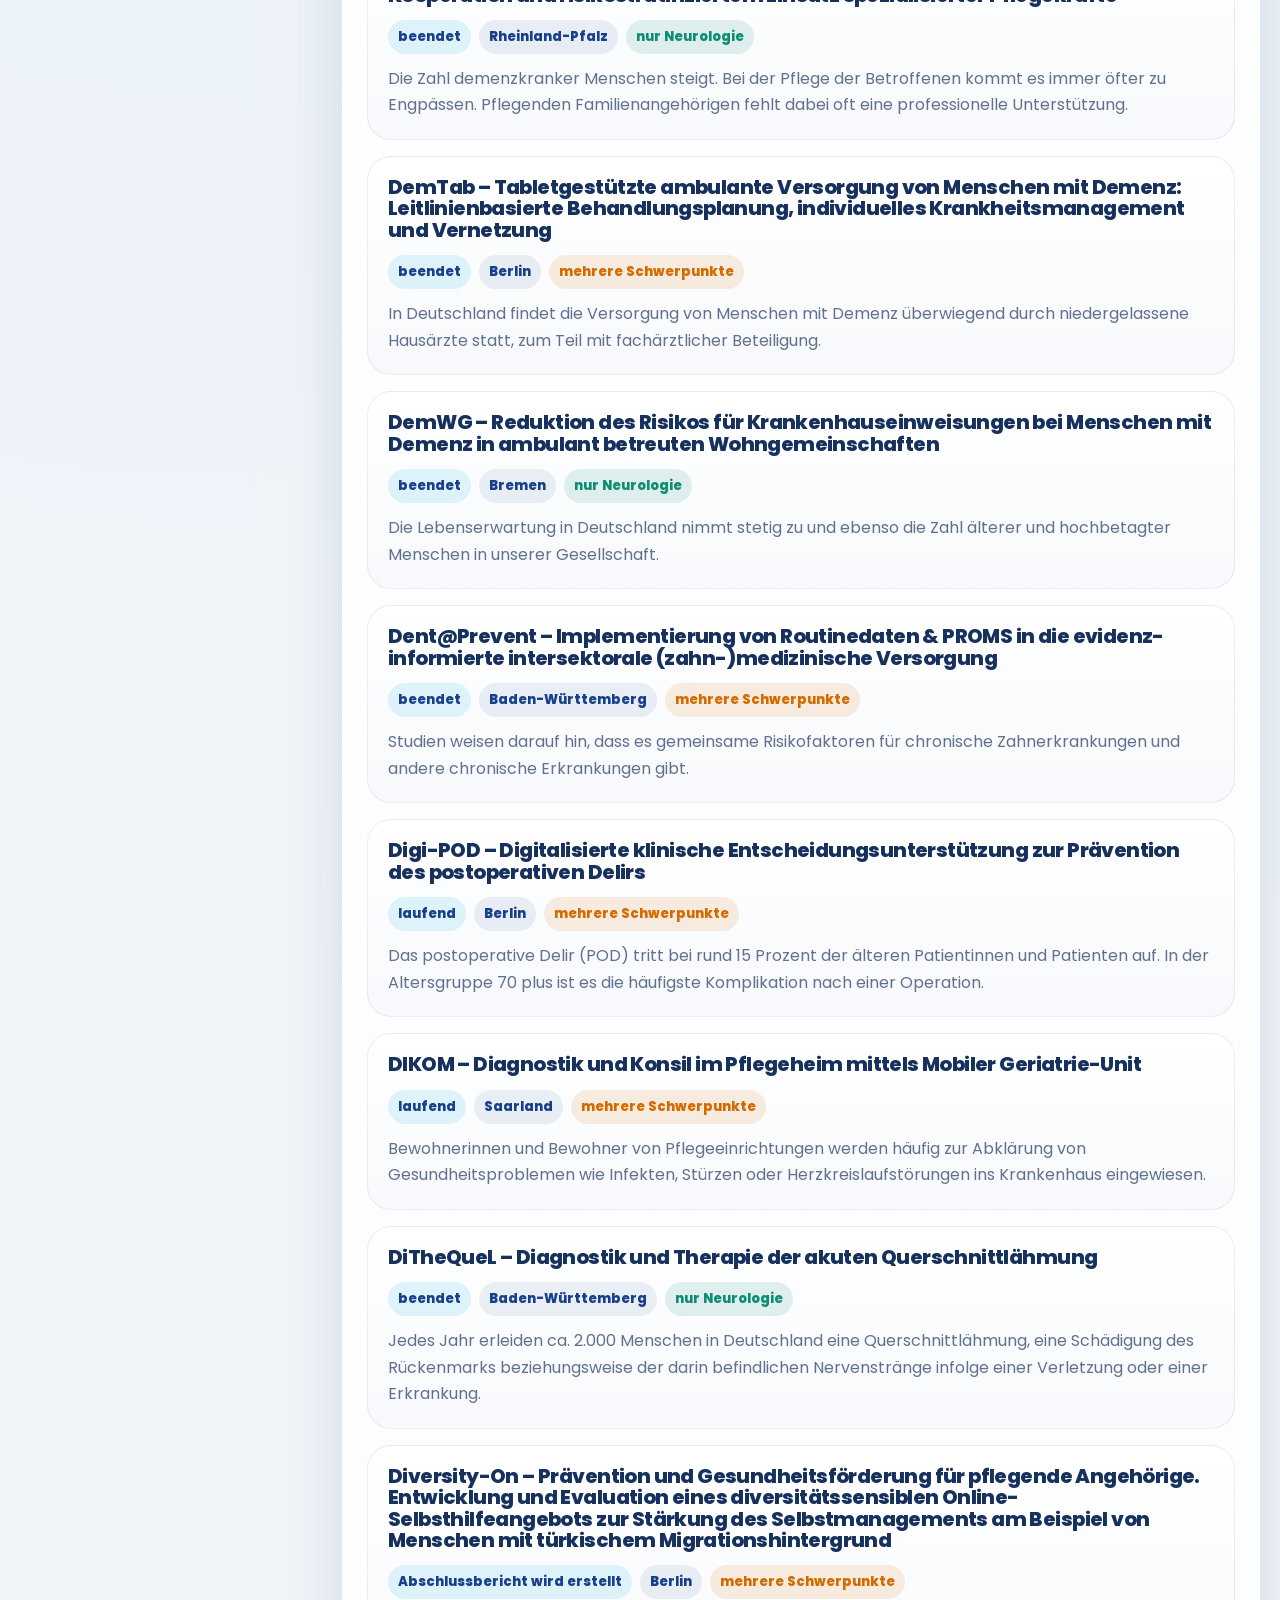
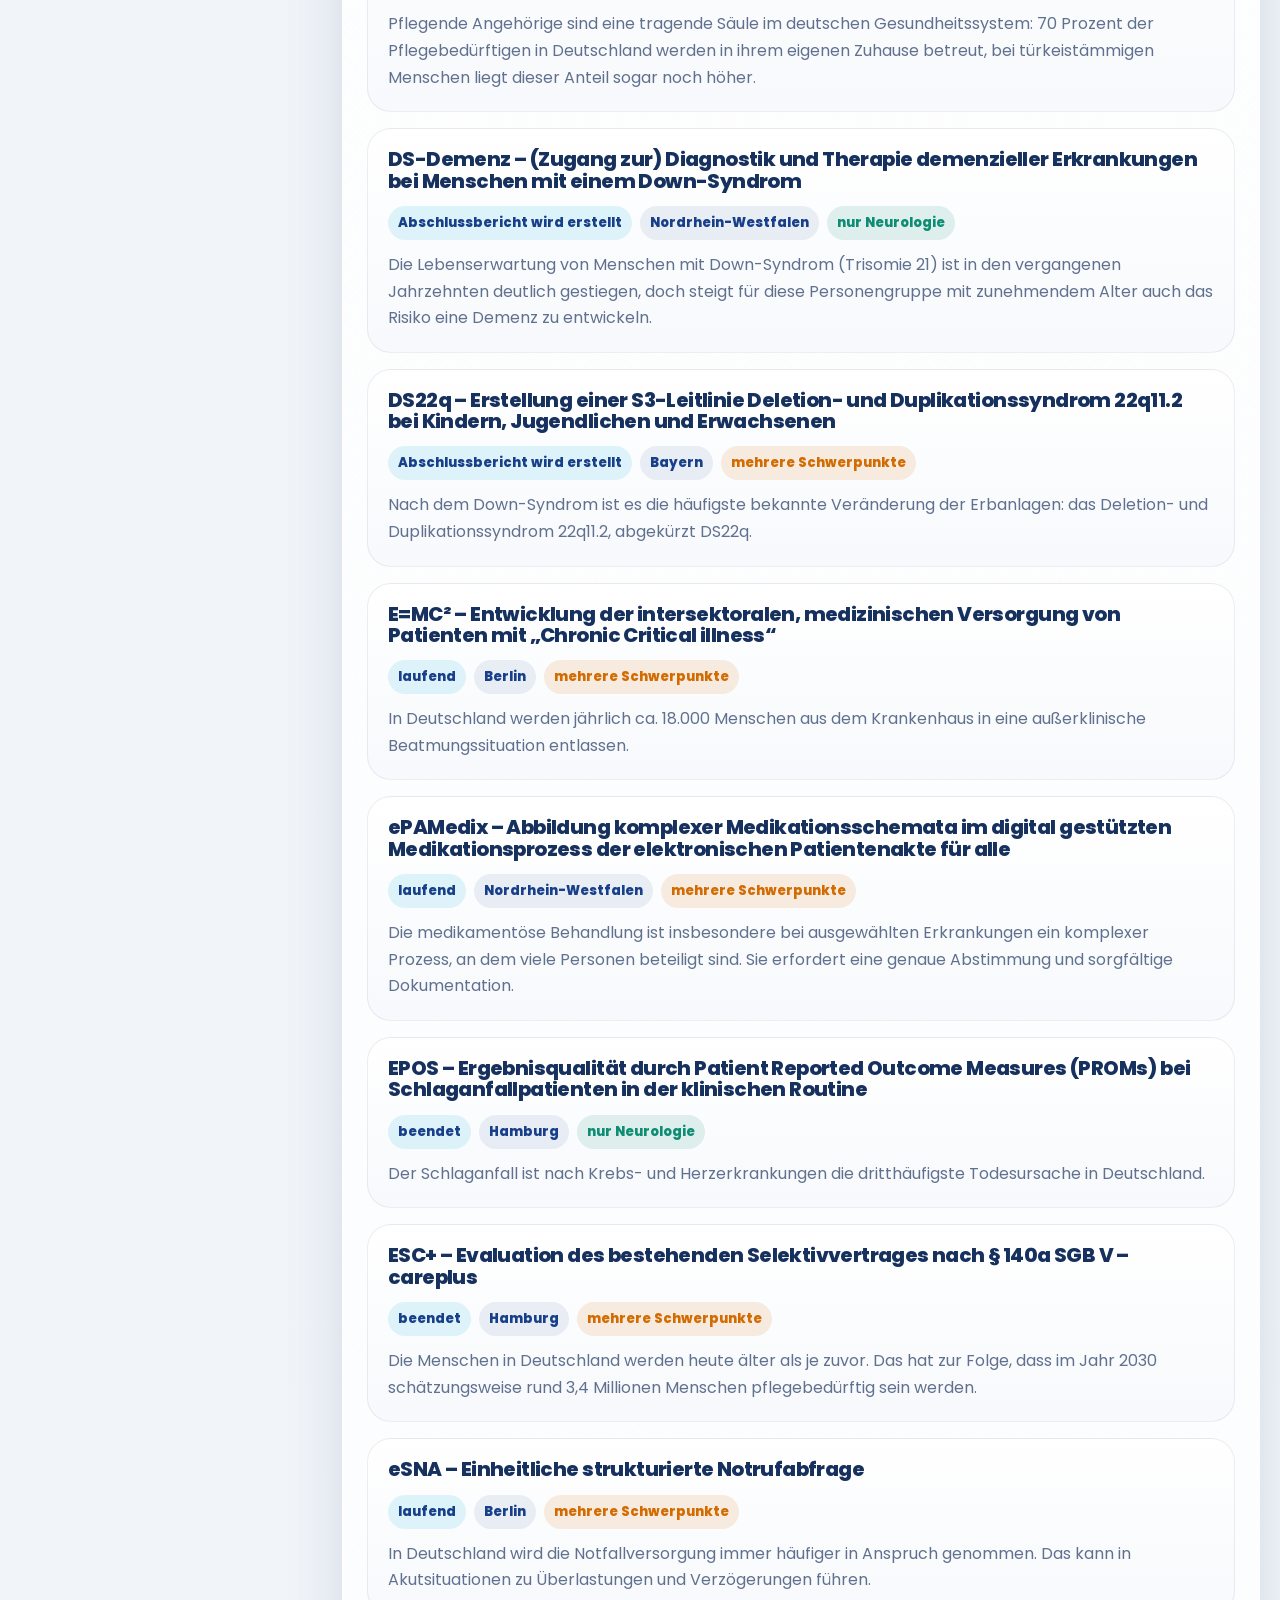
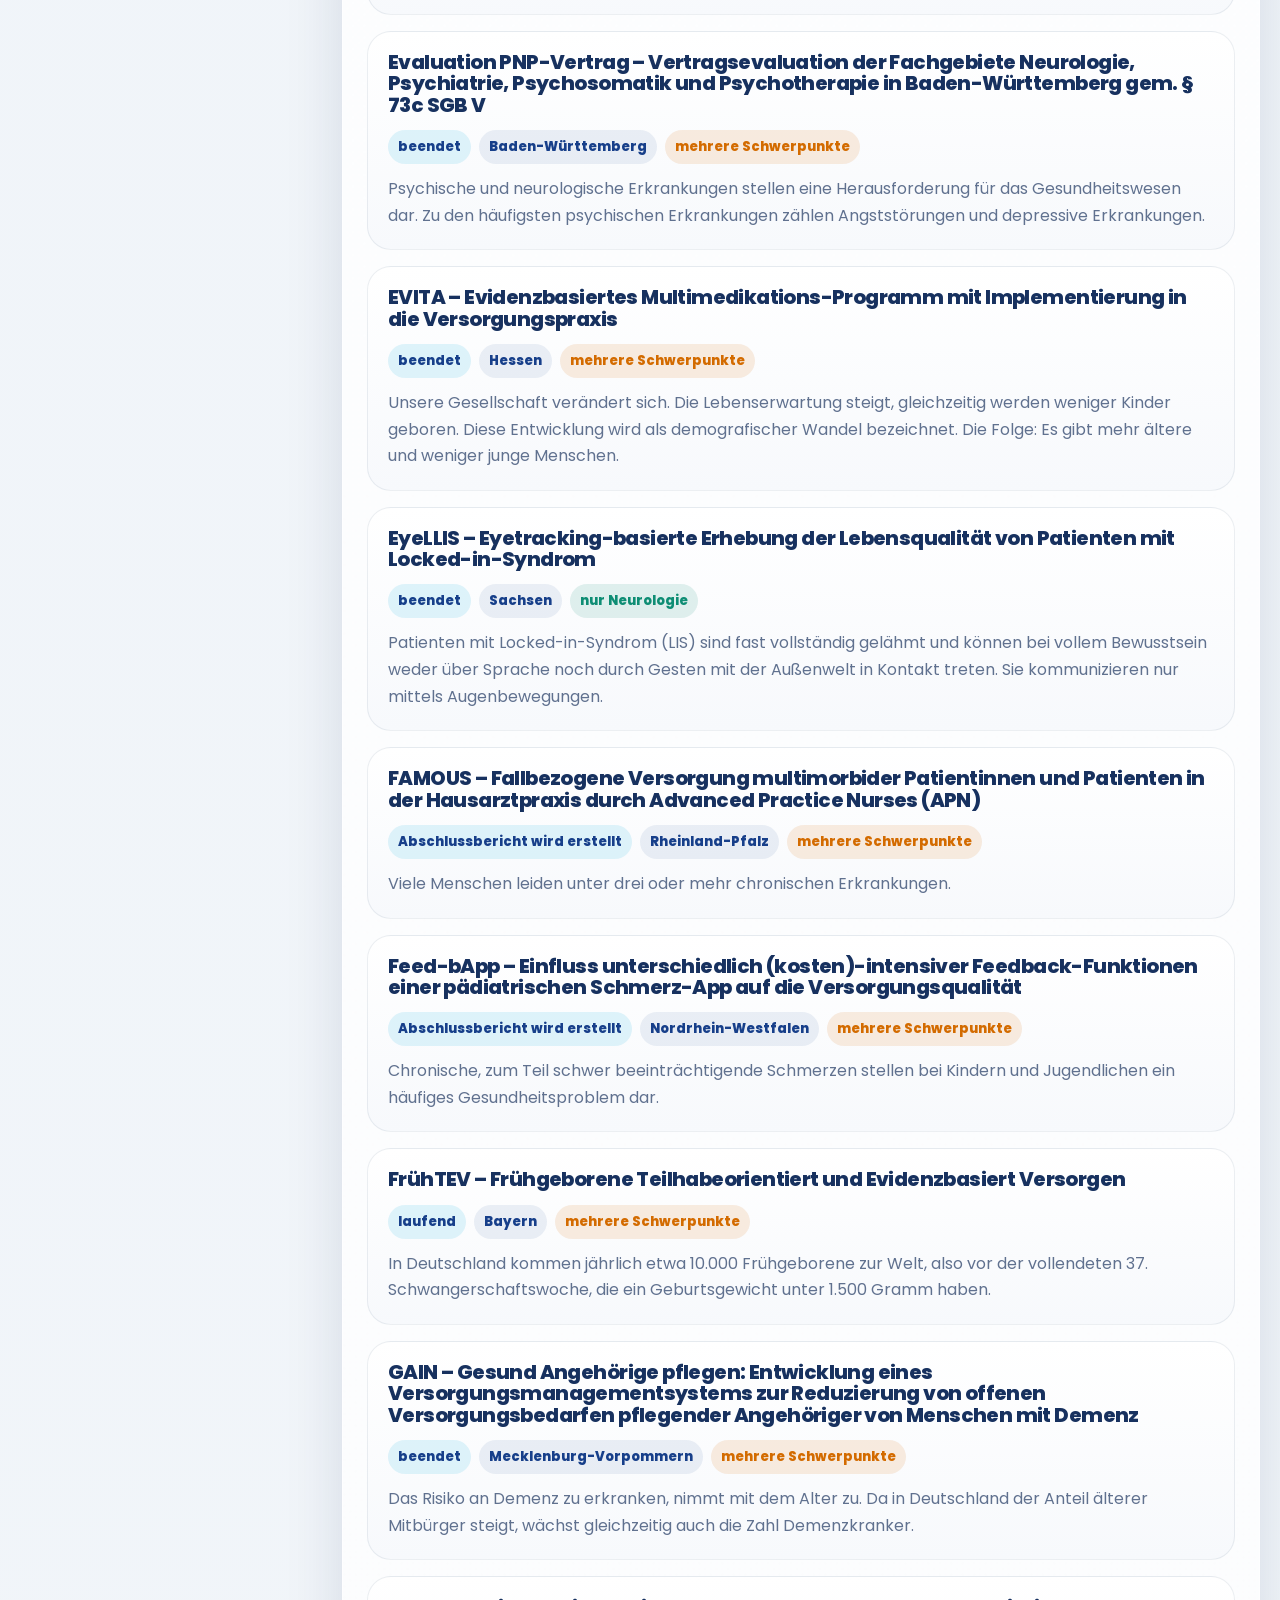
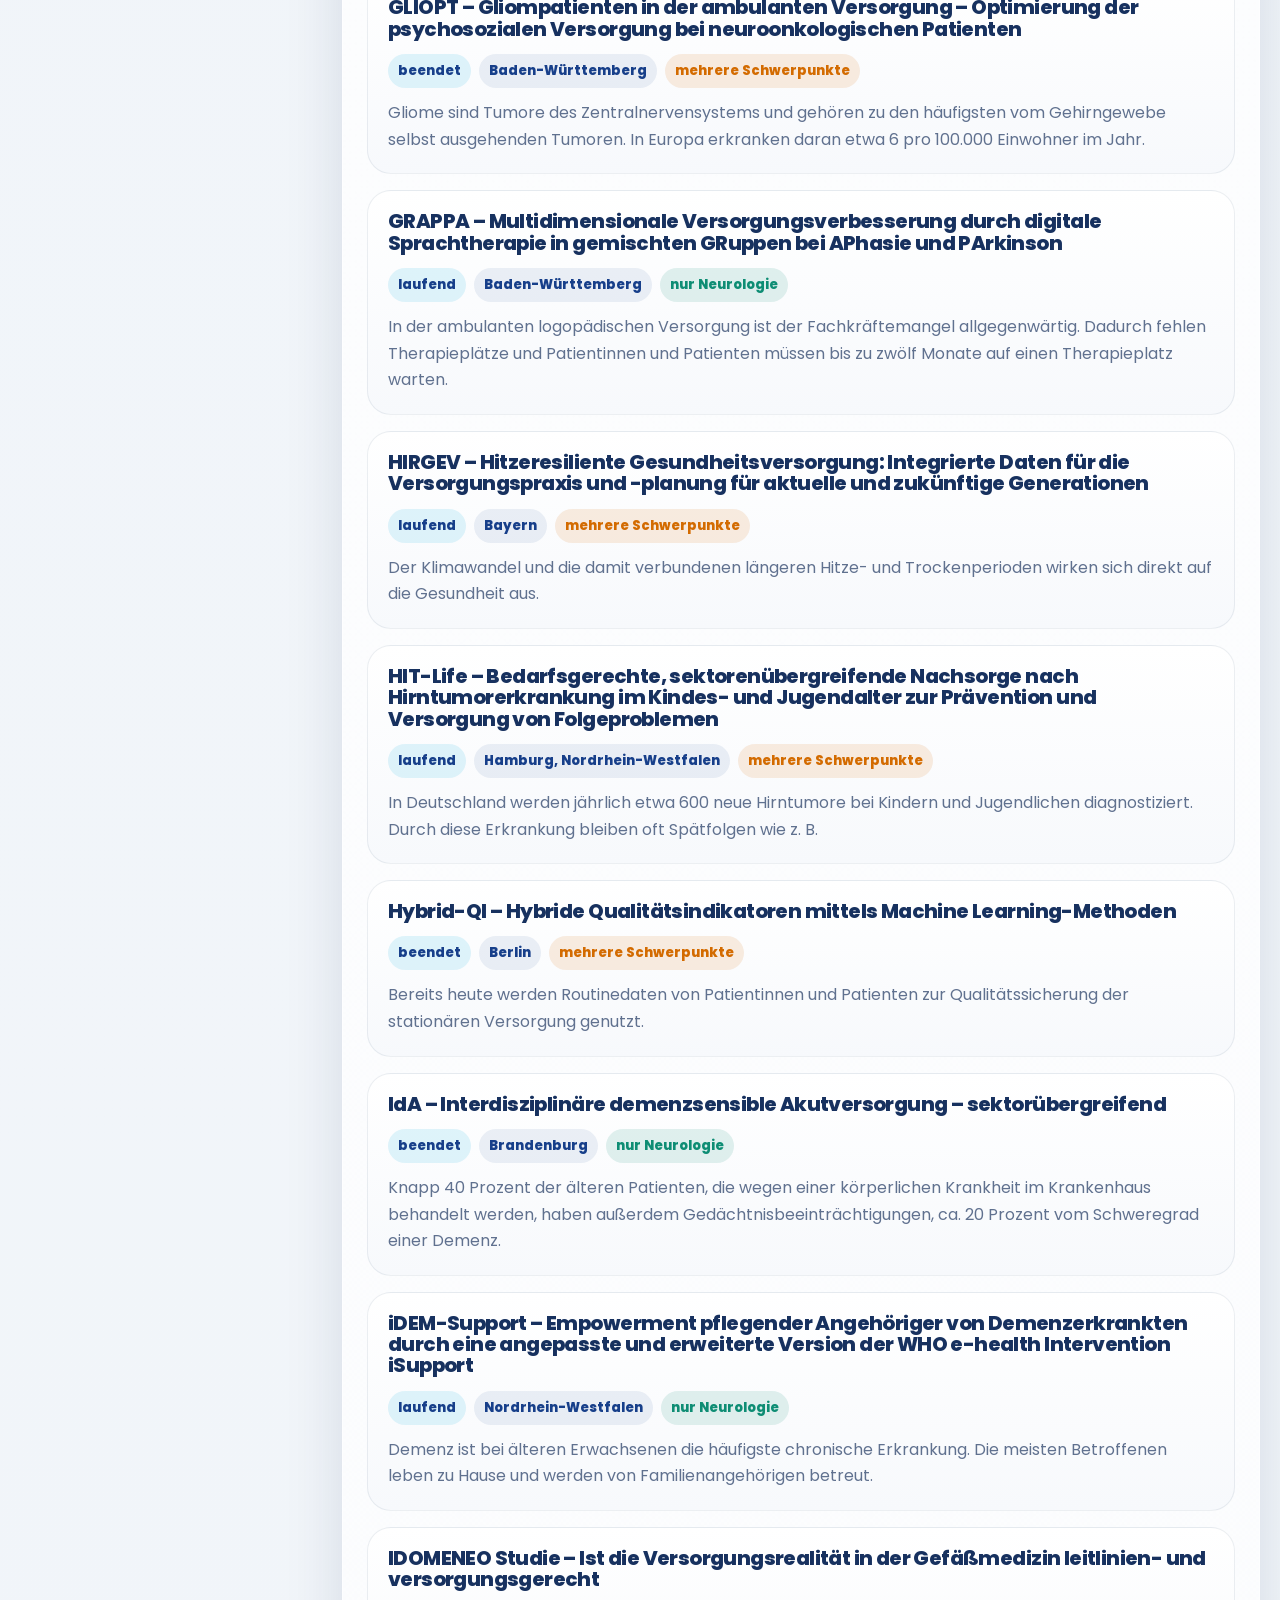
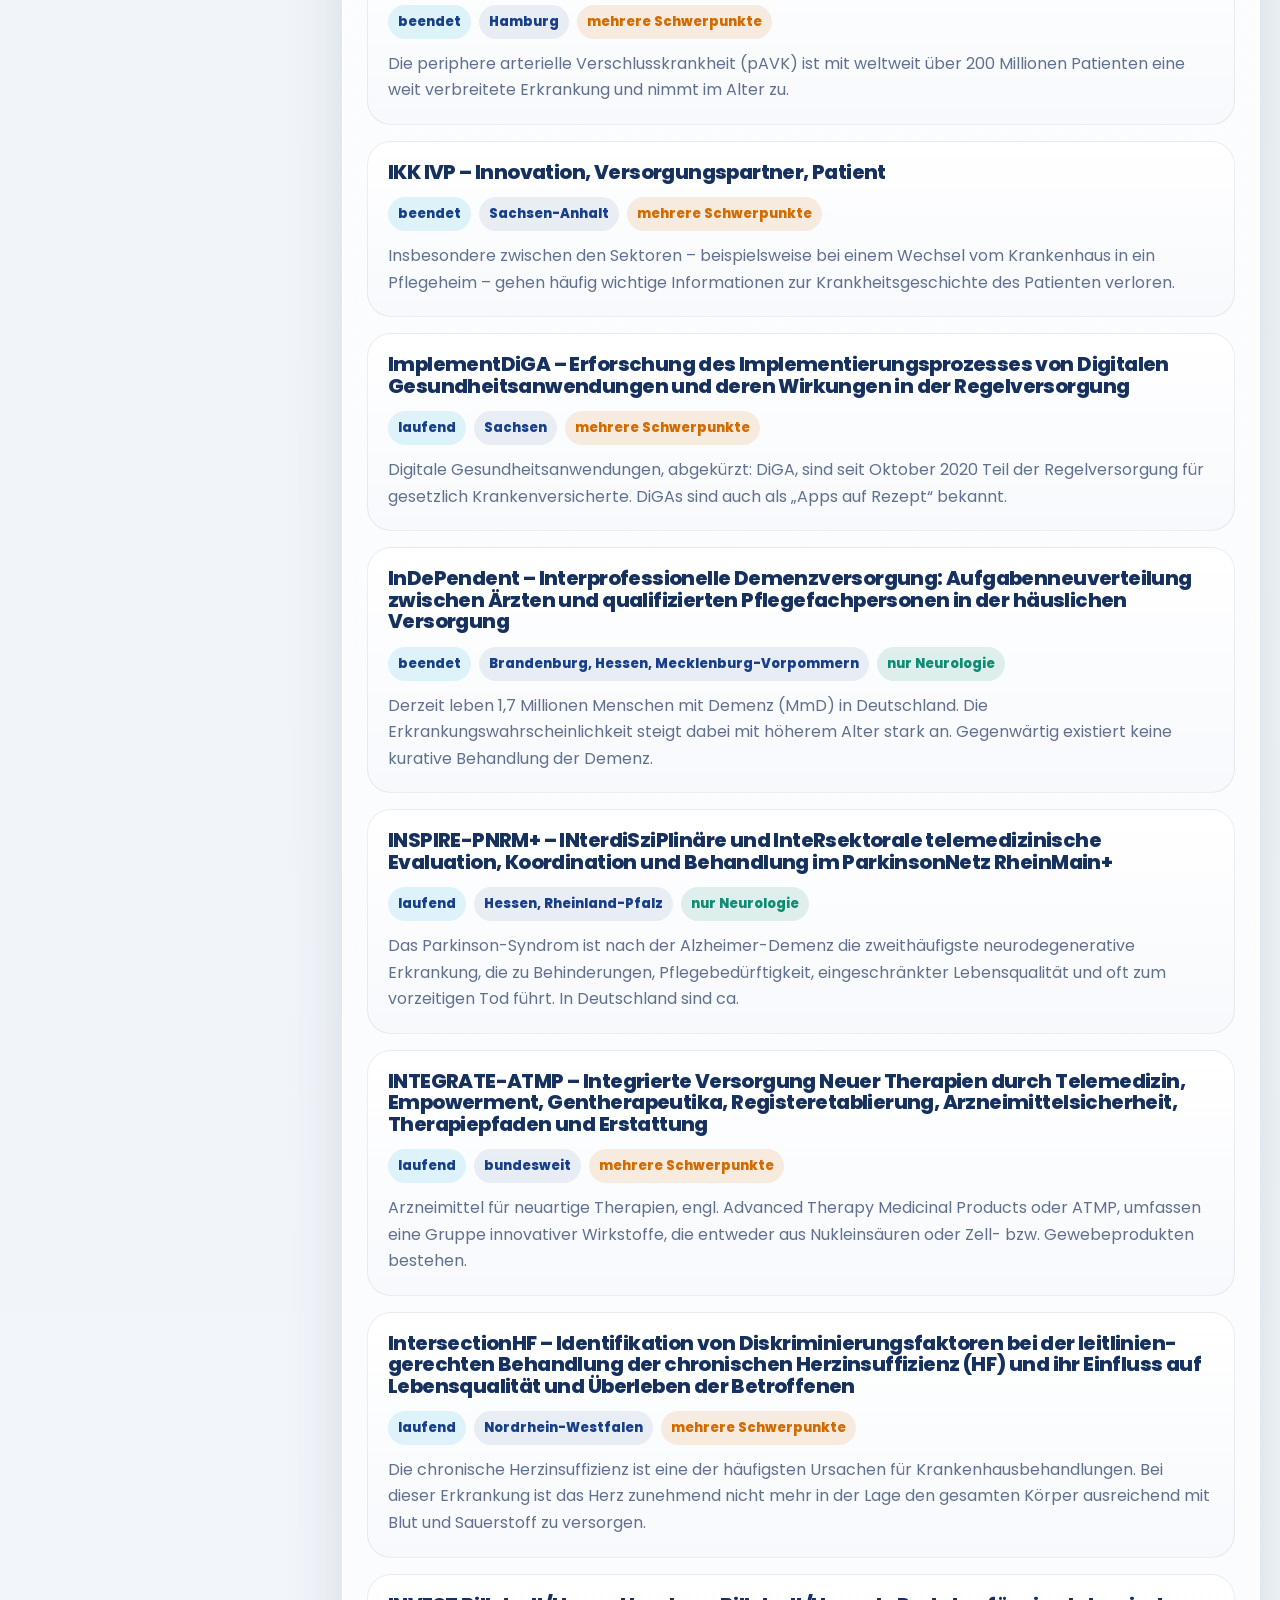
==== commit 7647cc38: "Add dataset downloads to the site" ====
--- a/site/index.html
+++ b/site/index.html
@@ -44,6 +44,12 @@
           <div class="meta-card">
             <span class="meta-label">Fokus</span>
             <strong>Abgleich mit dem öffentlichen Online-Filter für neurologische Erkrankungen</strong>
+          </div>
+          <div class="meta-card">
+            <span class="meta-label">Datensatz</span>
+            <div id="download-links" class="download-links">
+              <span>Wird geladen ...</span>
+            </div>
           </div>
           <div class="meta-card meta-card-accent">
             <span class="meta-label">Hinweis</span>
--- a/site/styles.css
+++ b/site/styles.css
@@ -237,6 +237,38 @@
   line-height: 1.48;
 }
 
+.download-links {
+  display: grid;
+  gap: 10px;
+  margin-top: 10px;
+}
+
+.download-link {
+  display: grid;
+  gap: 2px;
+  padding: 11px 12px;
+  border-radius: 14px;
+  border: 1px solid rgba(255, 255, 255, 0.14);
+  background: rgba(255, 255, 255, 0.08);
+  transition: transform 0.2s ease, border-color 0.2s ease, background 0.2s ease;
+}
+
+.download-link:hover {
+  transform: translateY(-1px);
+  border-color: rgba(255, 255, 255, 0.28);
+  background: rgba(255, 255, 255, 0.12);
+}
+
+.download-link-label {
+  color: #ffffff;
+  font-weight: 700;
+}
+
+.download-link small {
+  color: rgba(230, 238, 249, 0.82);
+  font-size: 0.82rem;
+}
+
 .workspace {
   display: grid;
   grid-template-columns: 320px minmax(0, 1.14fr) minmax(360px, 0.9fr);
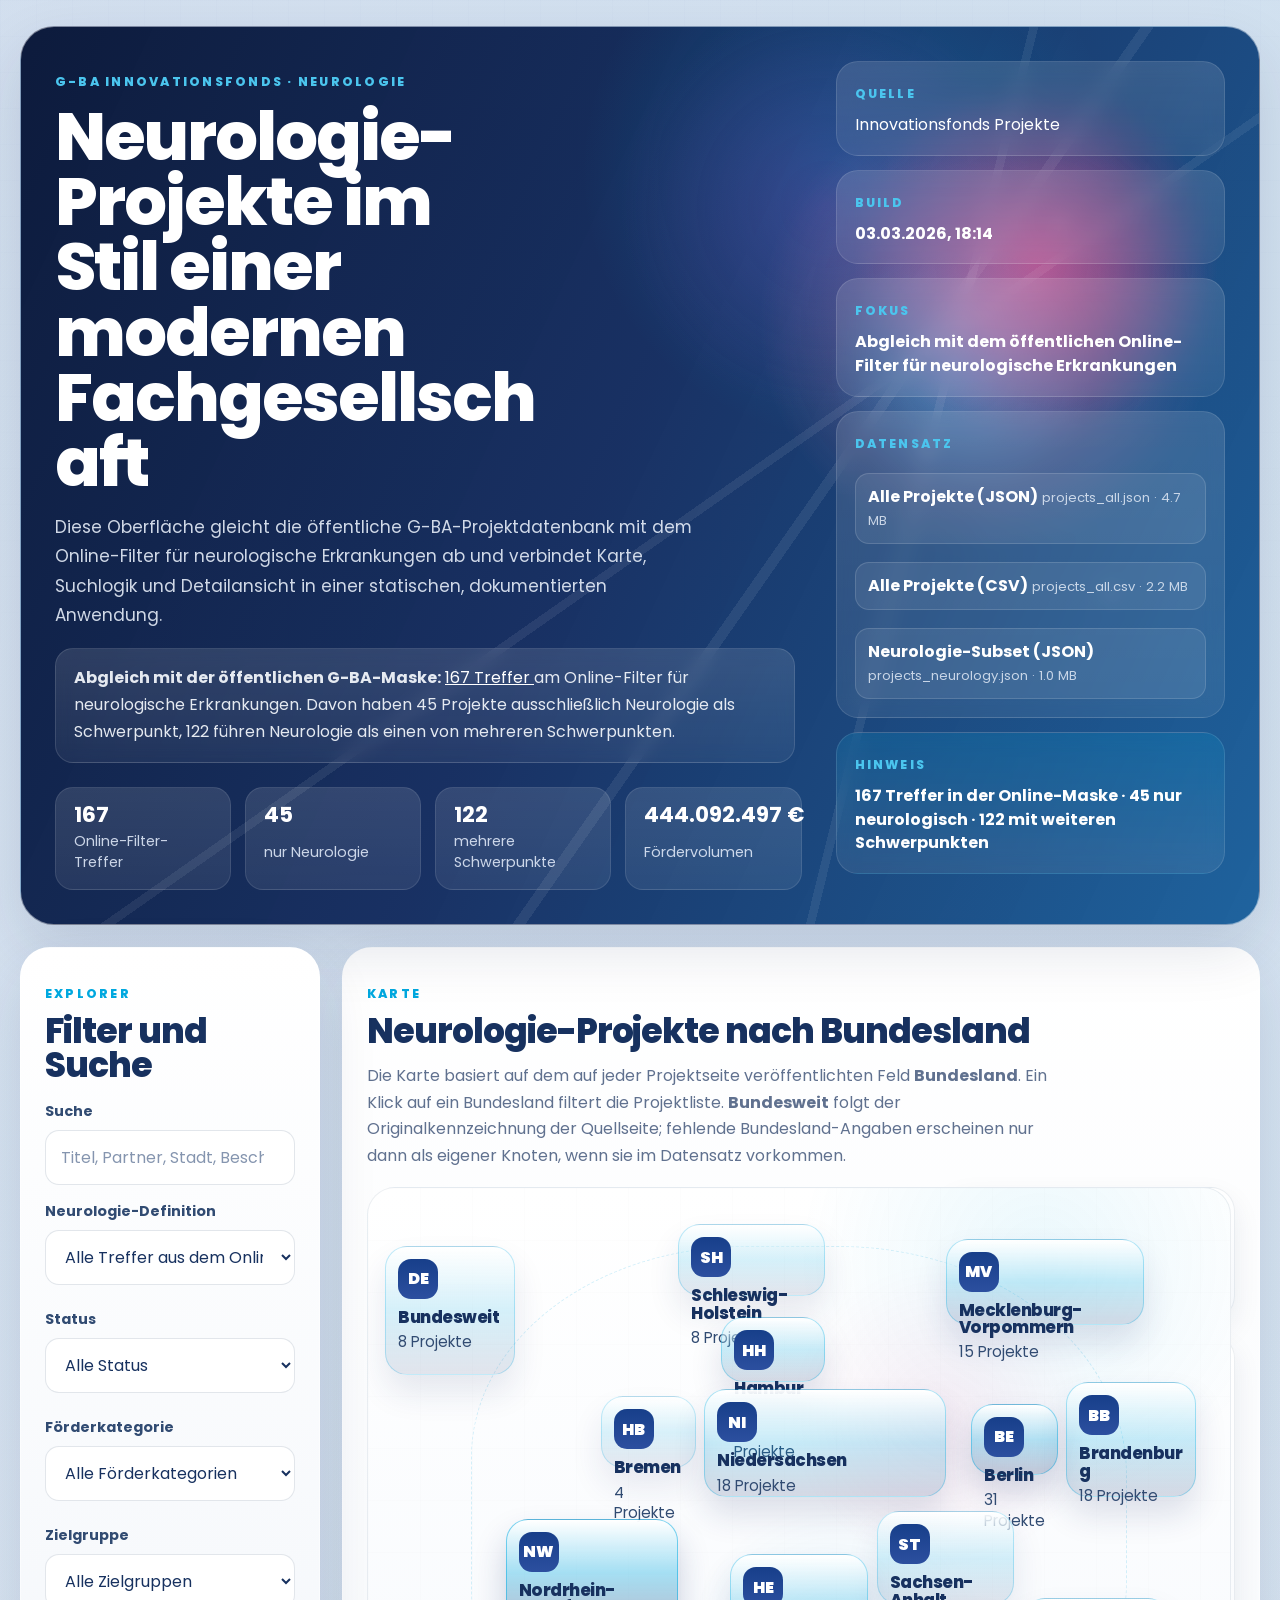
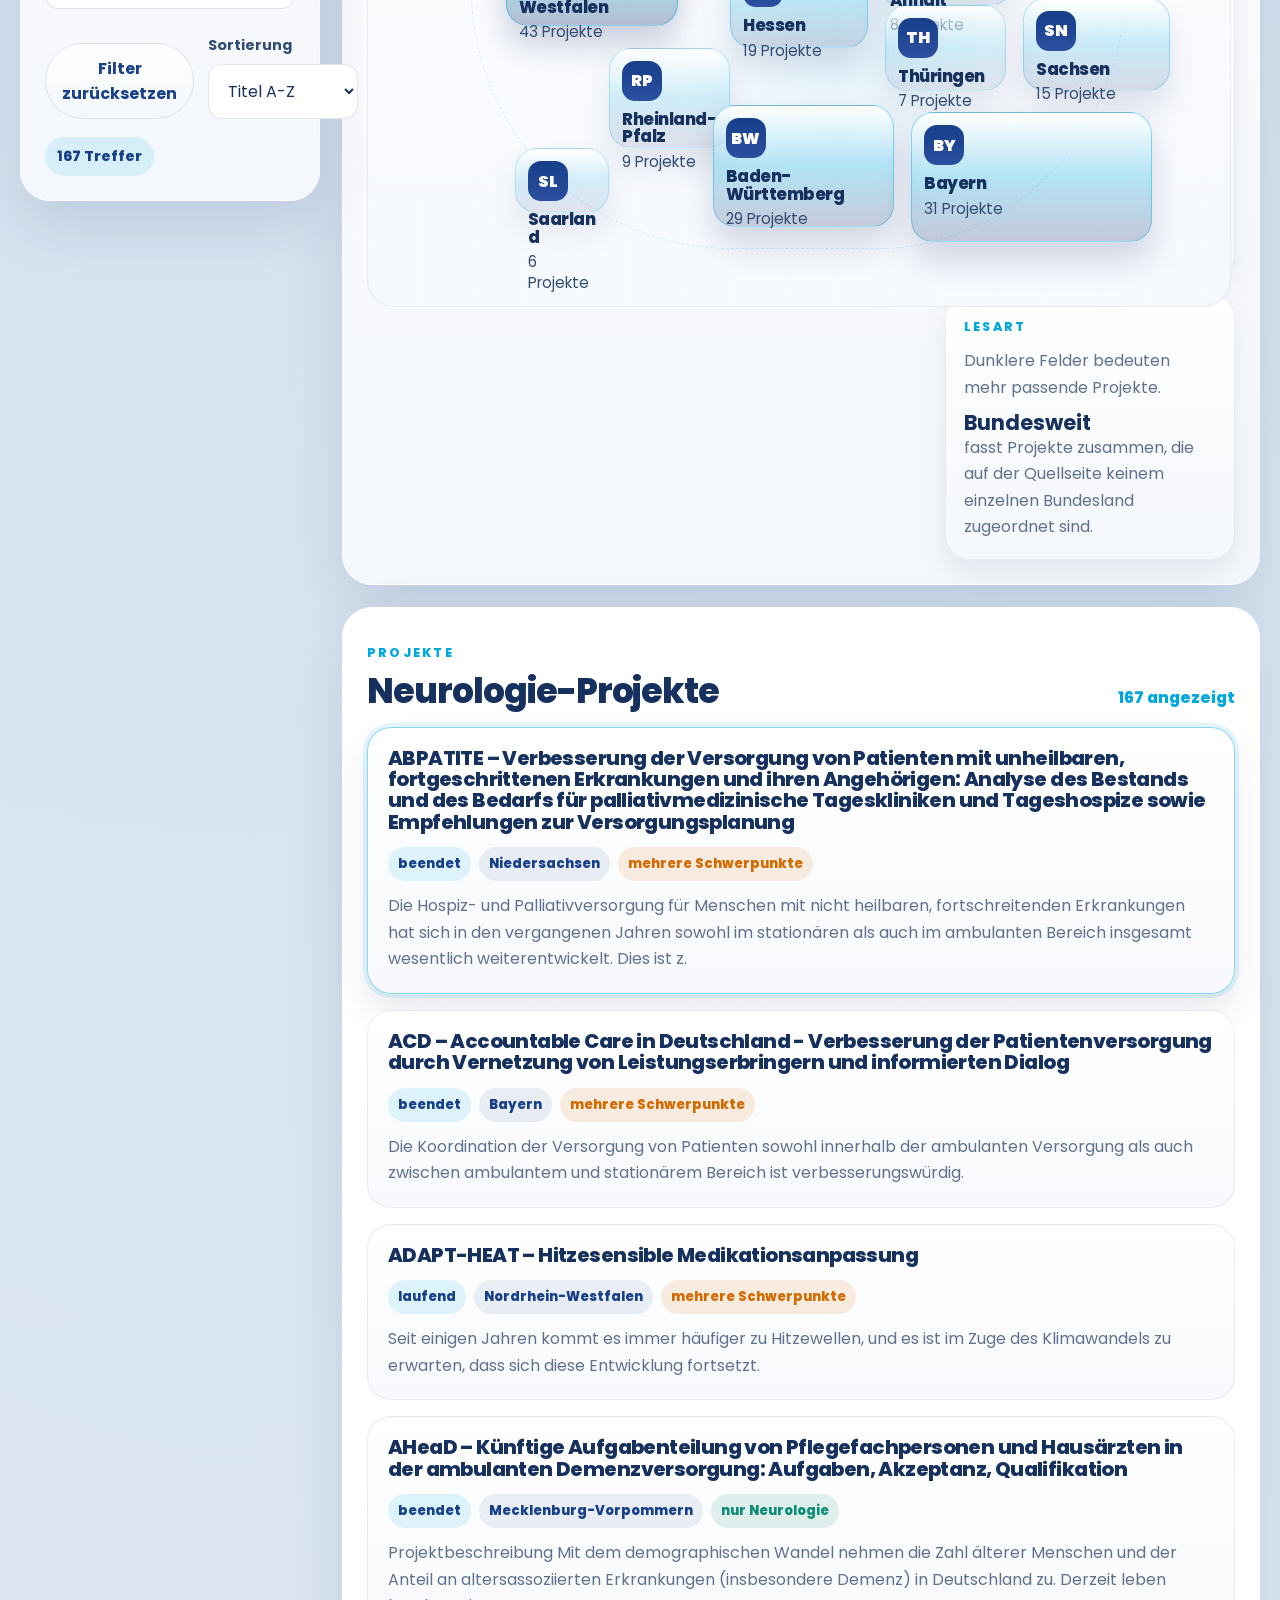
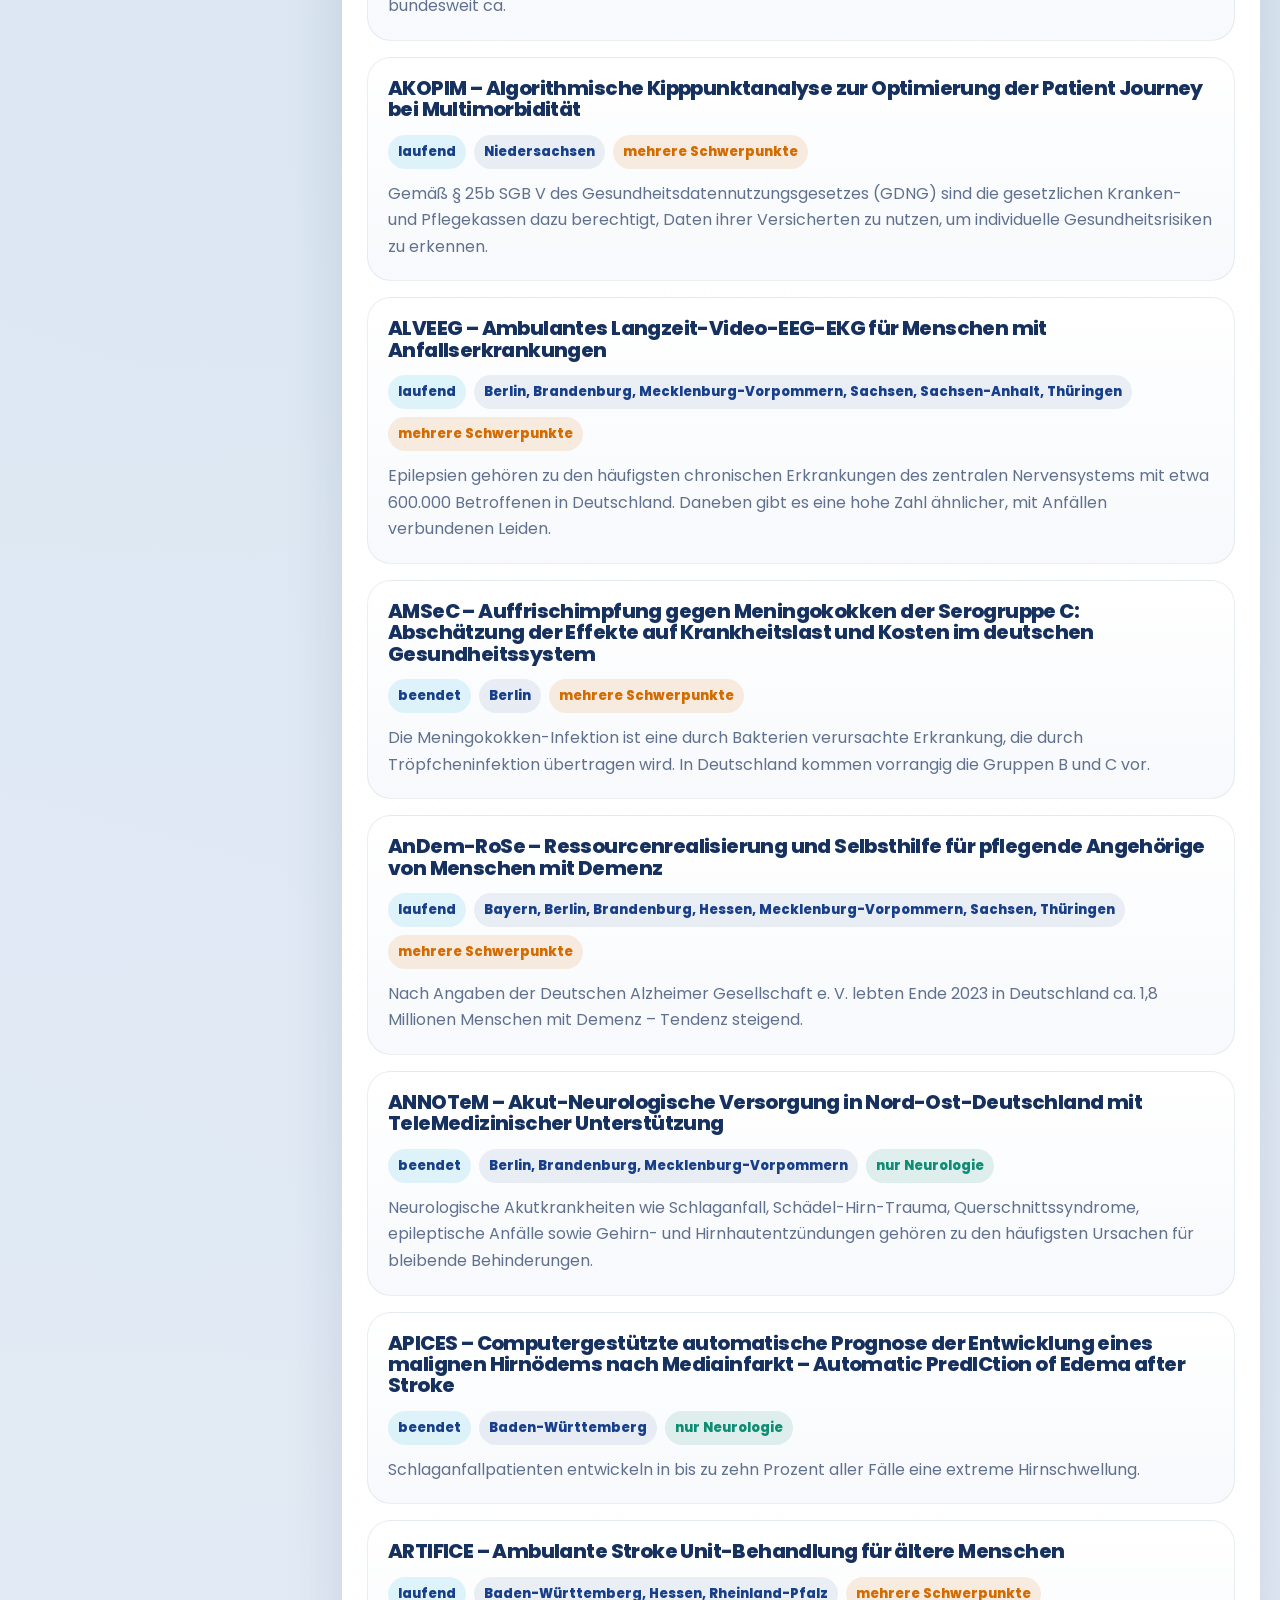
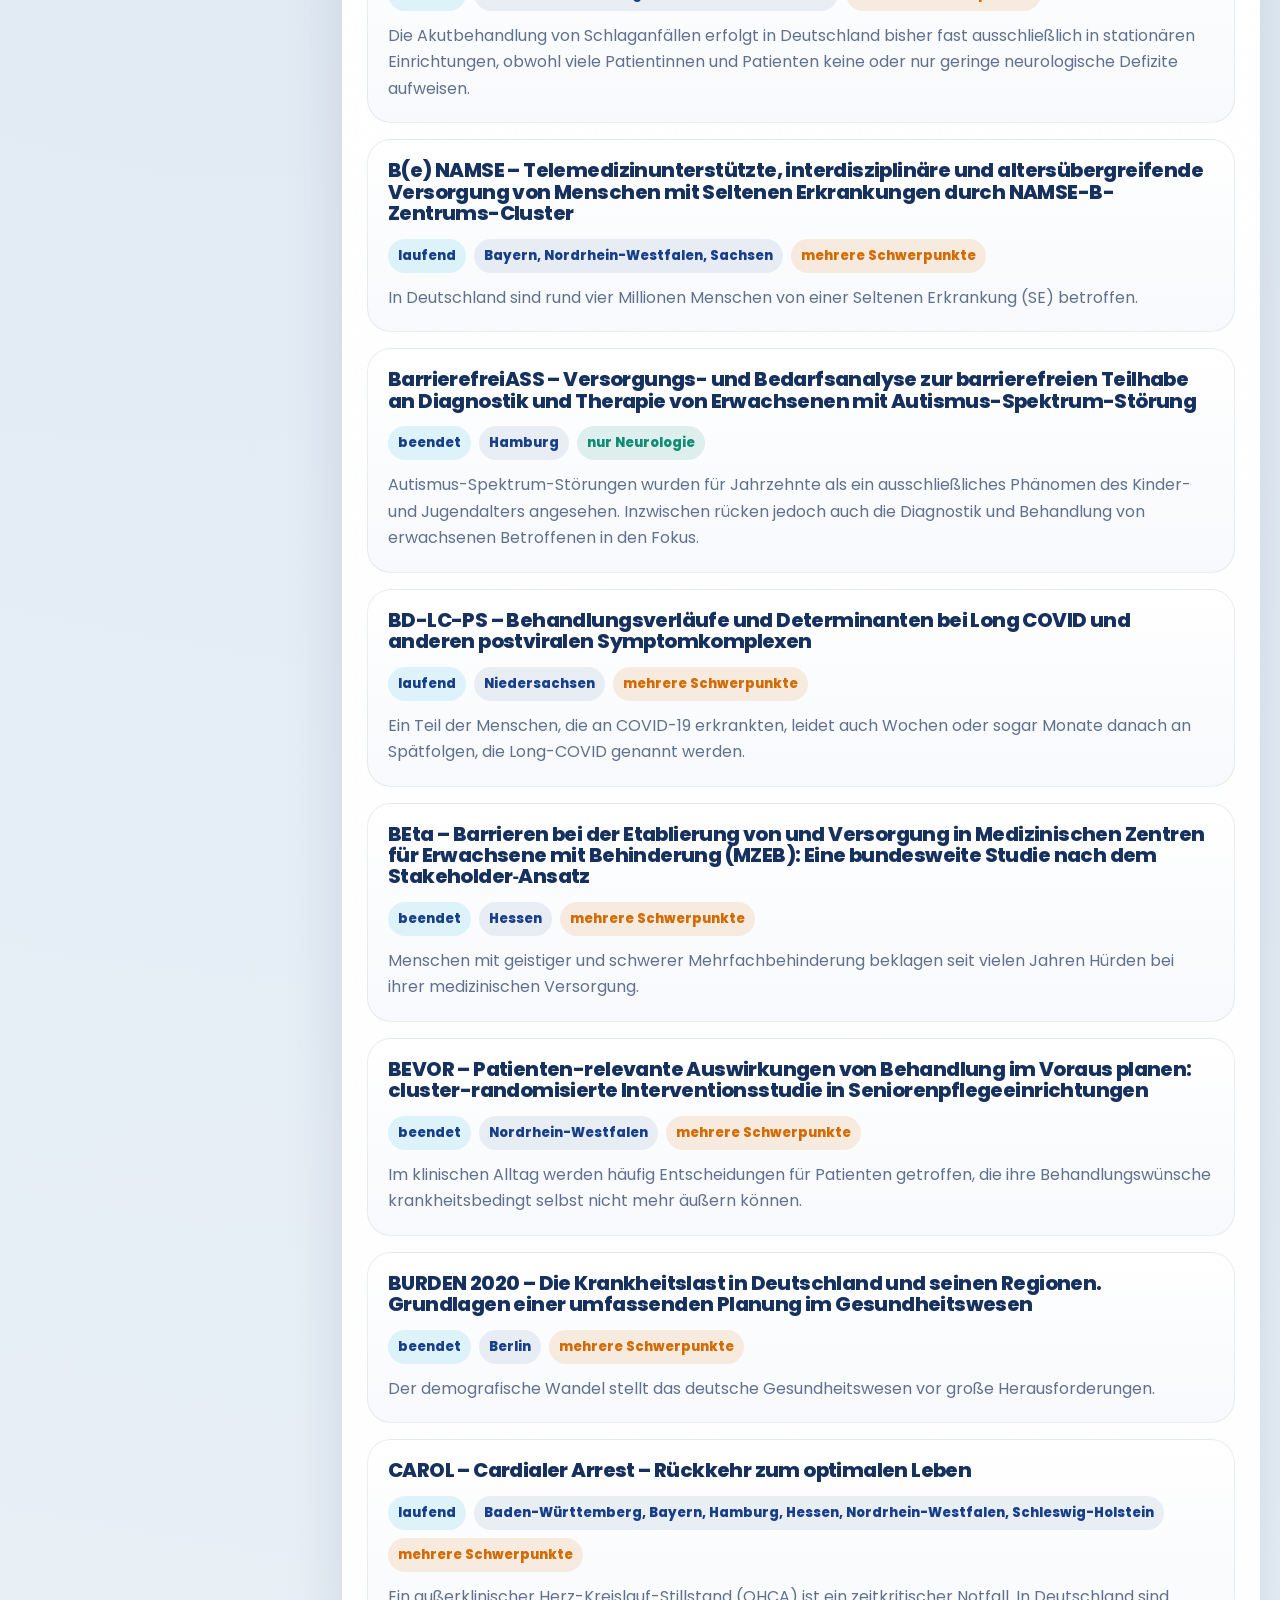
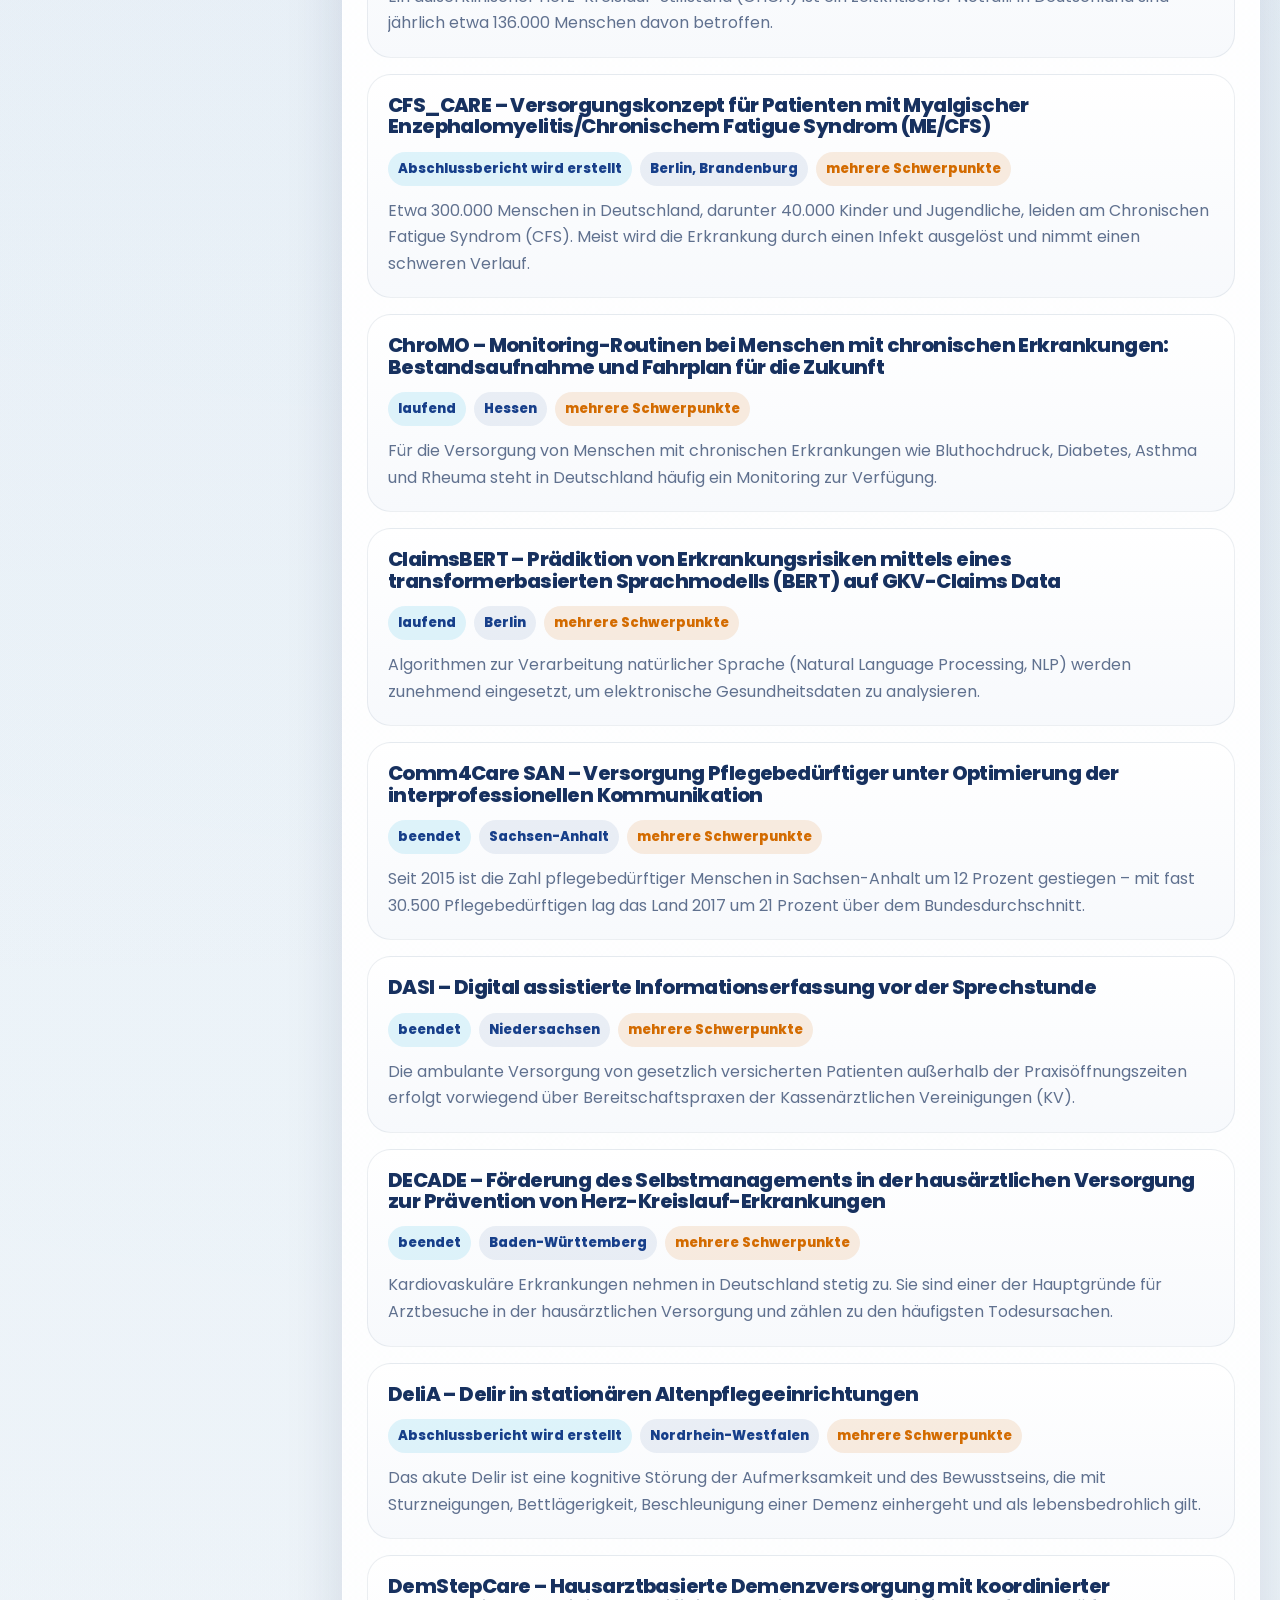
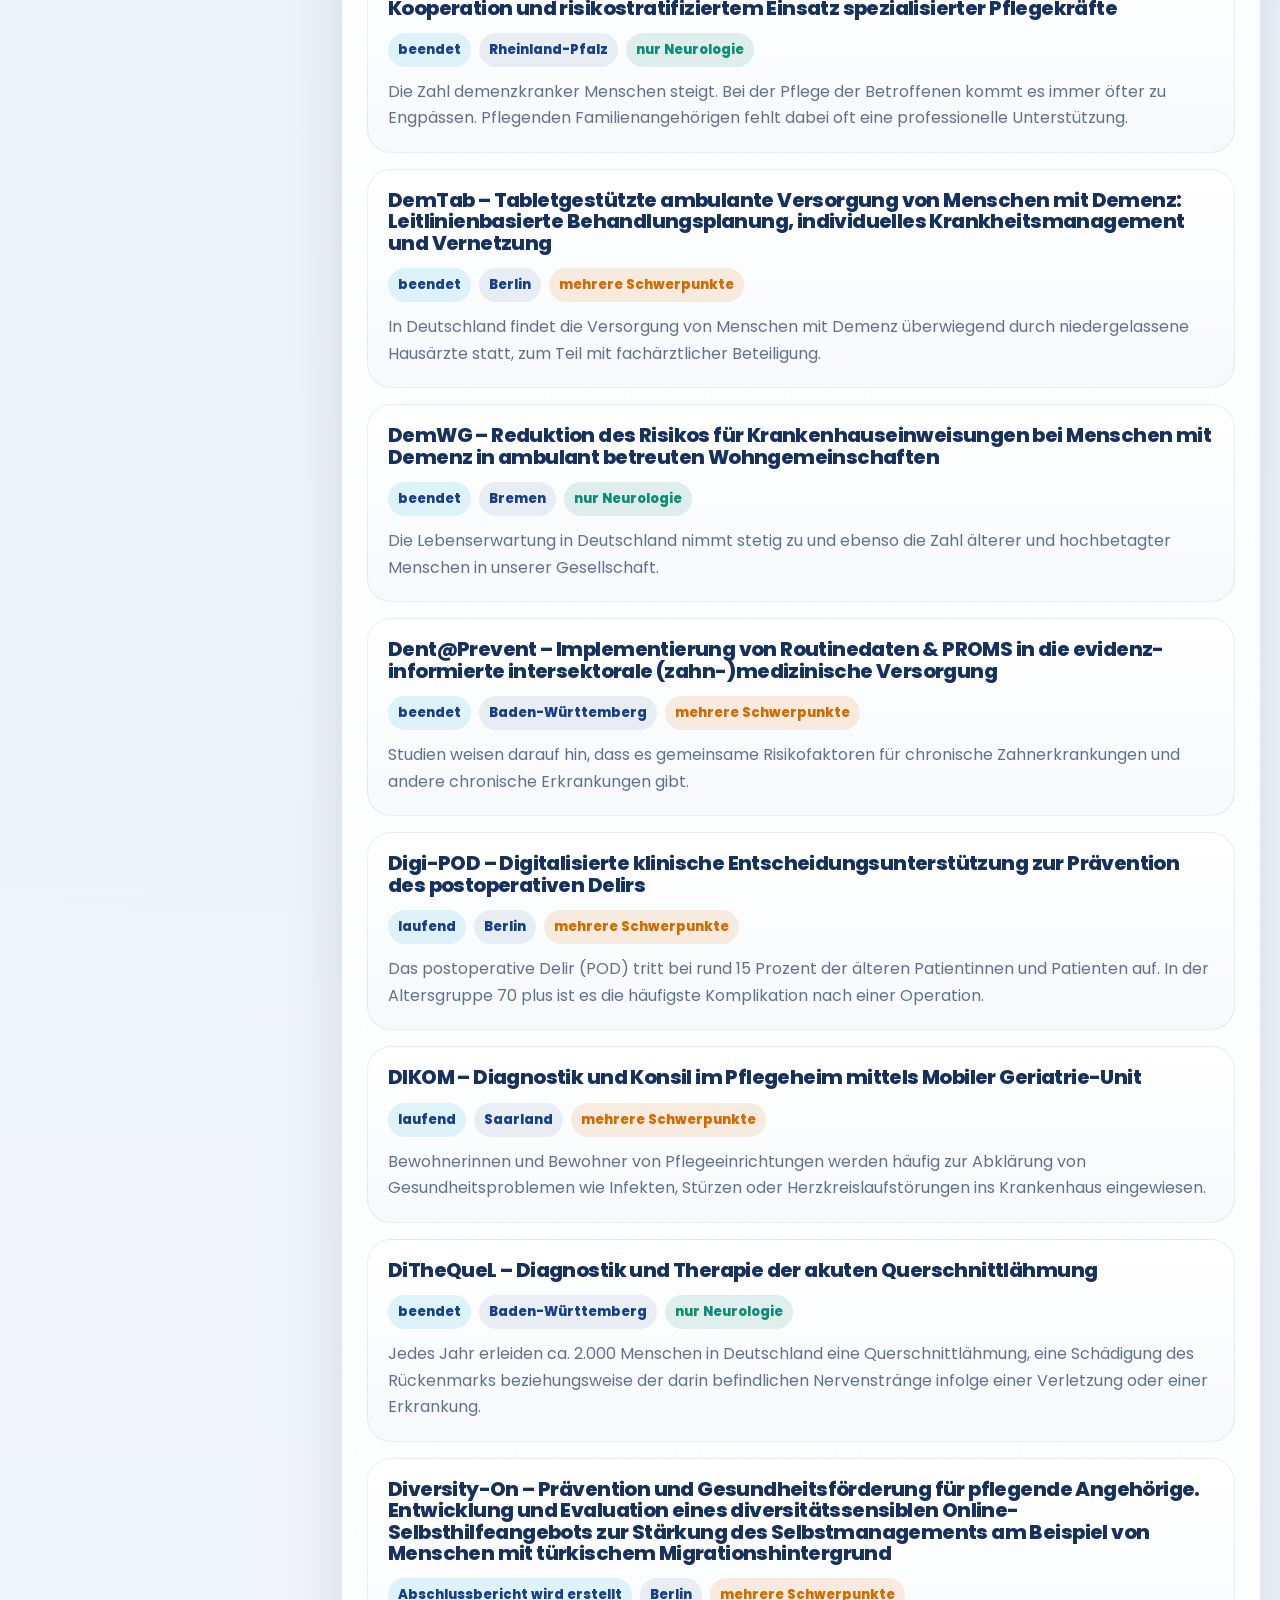
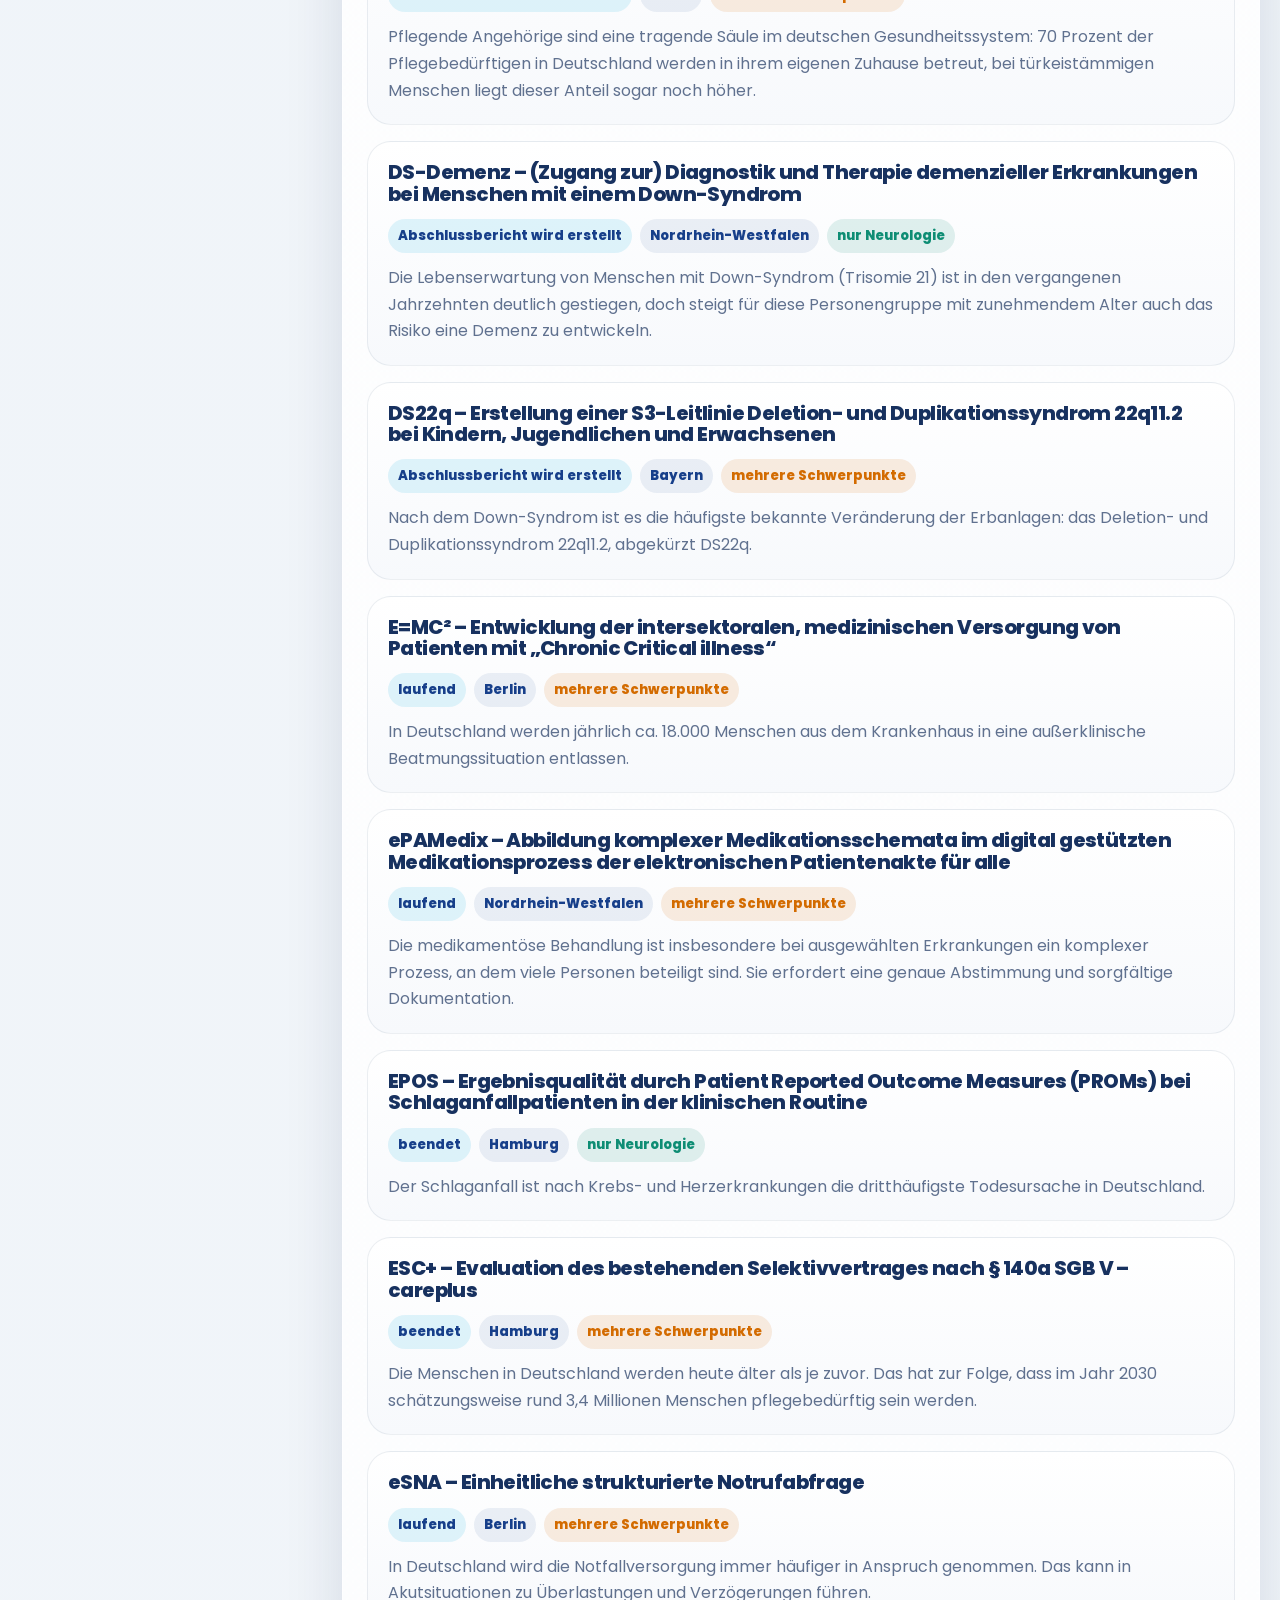
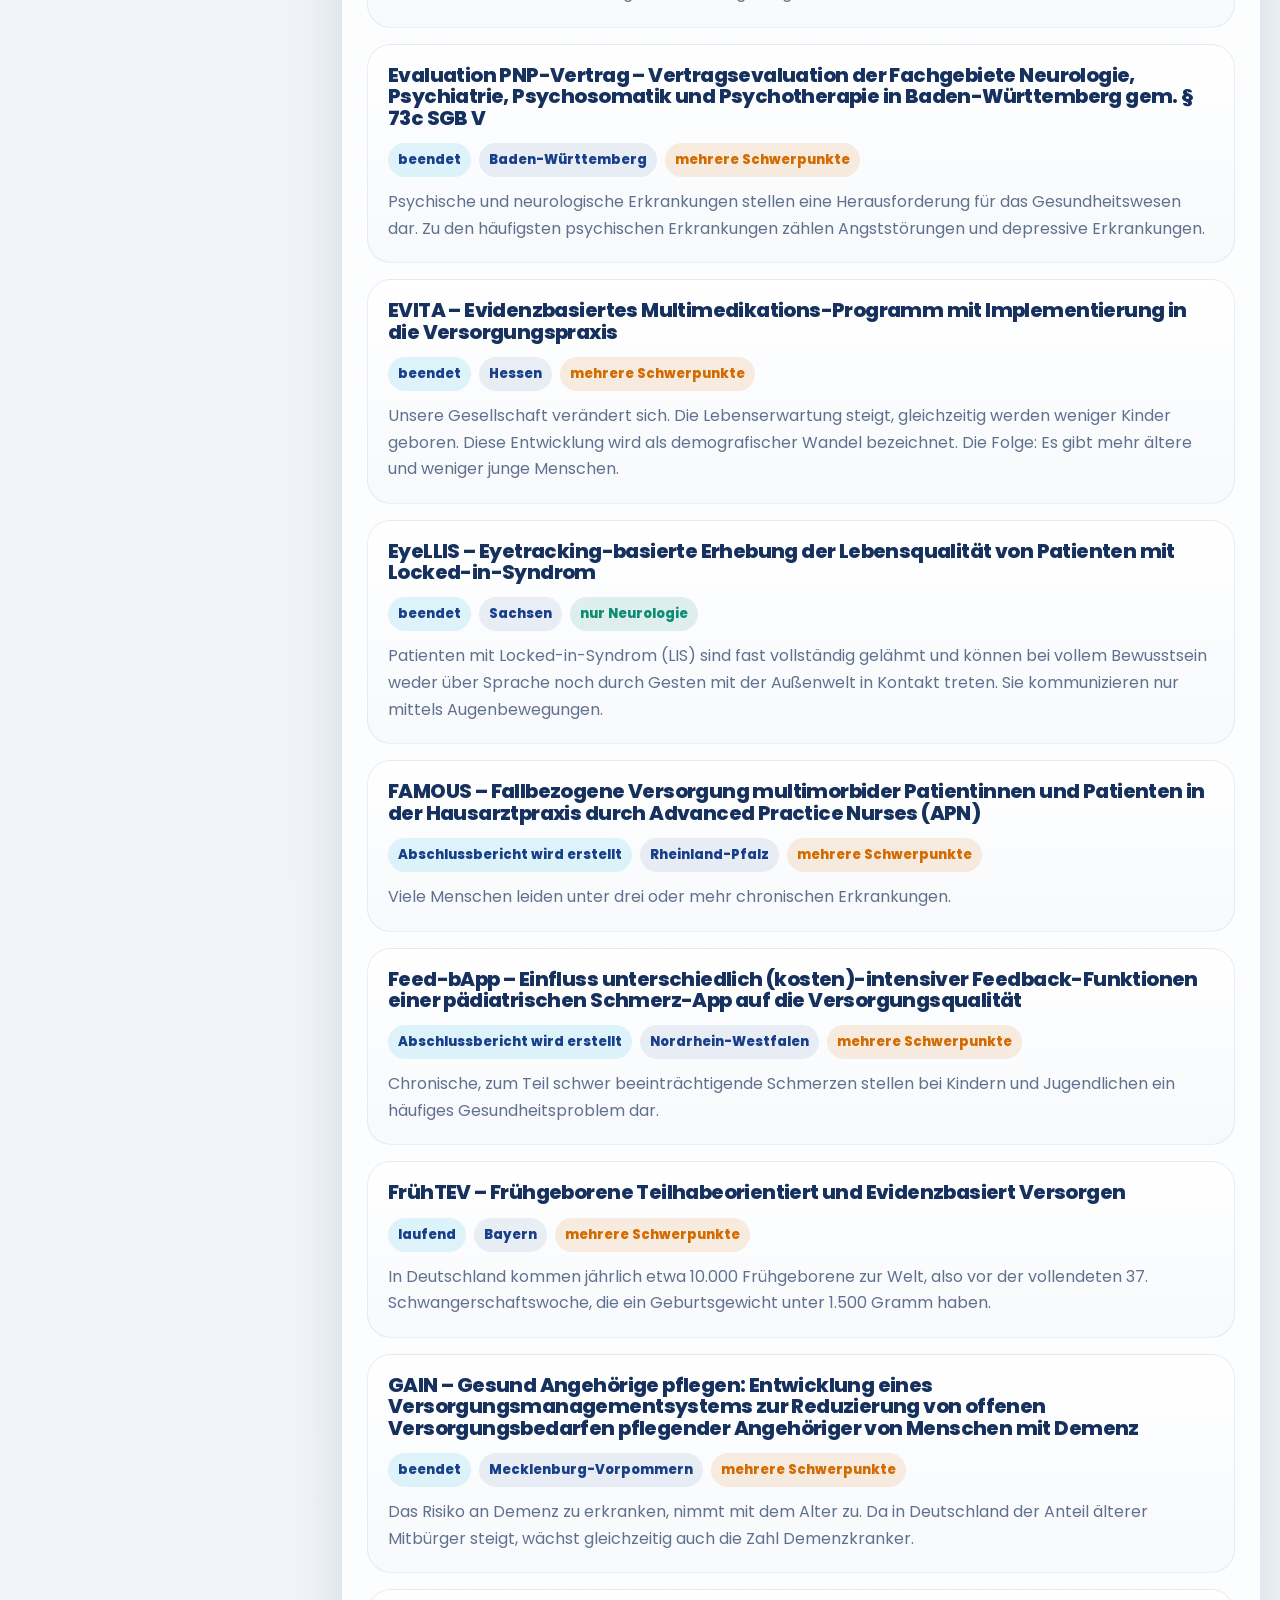
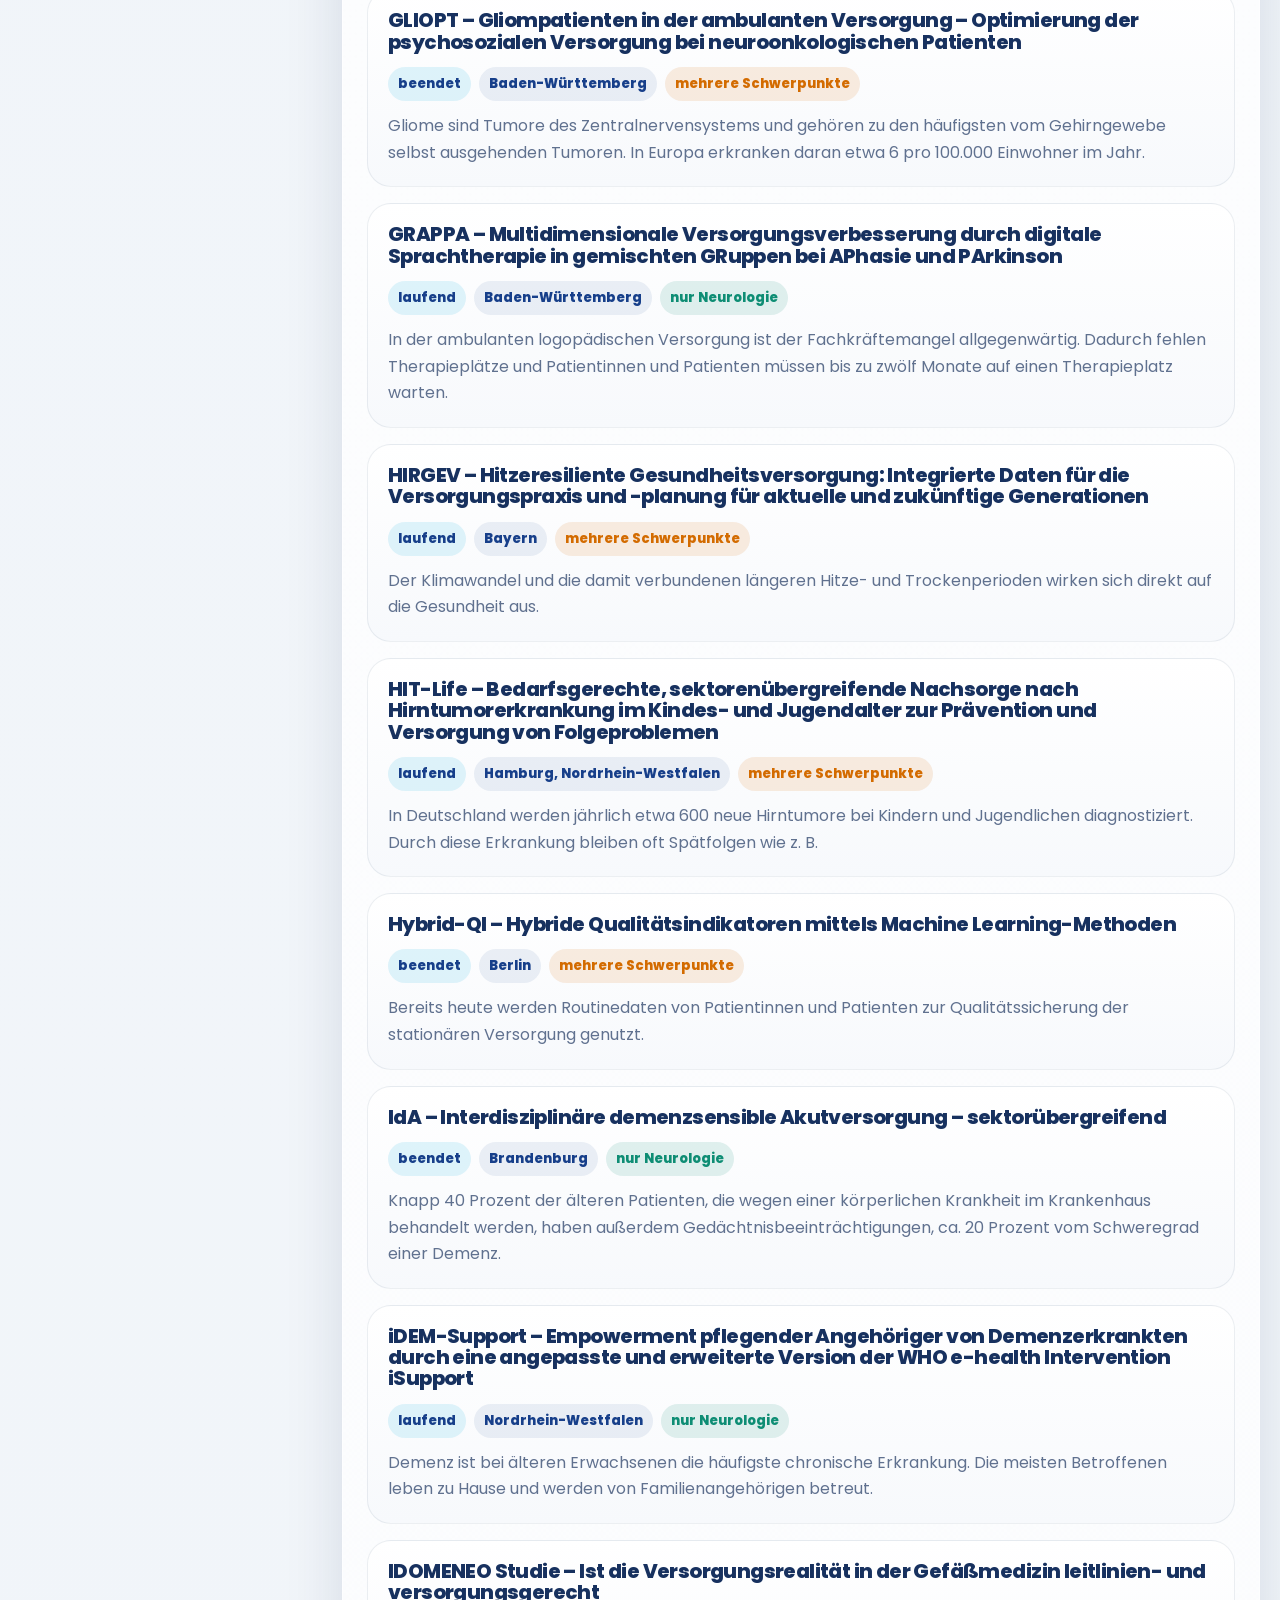
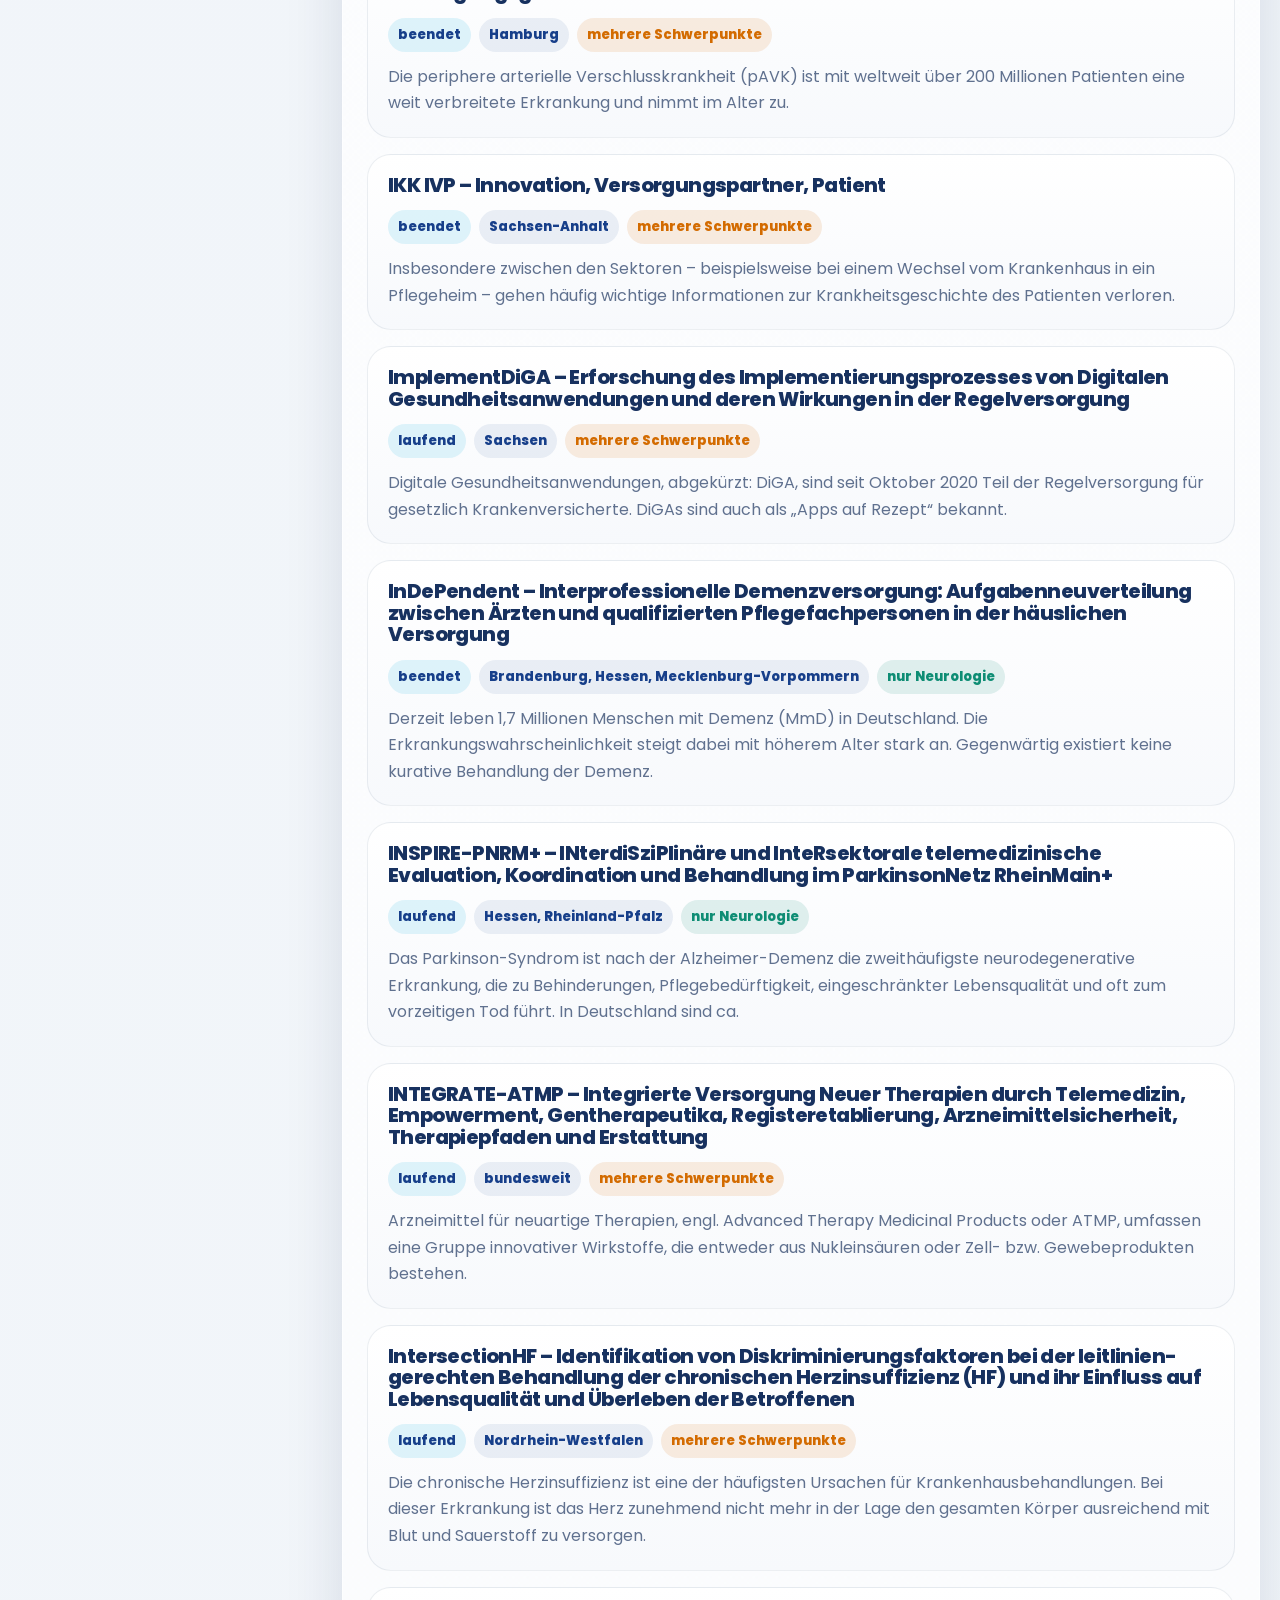
==== commit 580bc7b6: "Use neutral regional sidebar heading" ====
--- a/site/index.html
+++ b/site/index.html
@@ -126,7 +126,7 @@
                 <p id="map-active-count" class="map-side-copy">Wird geladen ...</p>
               </div>
               <div class="map-side-card">
-                <span class="map-side-label">Stärkste Regionen</span>
+                <span class="map-side-label">Projektzahlen nach Region</span>
                 <div id="map-top-states" class="map-top-states"></div>
               </div>
               <div class="map-side-card">
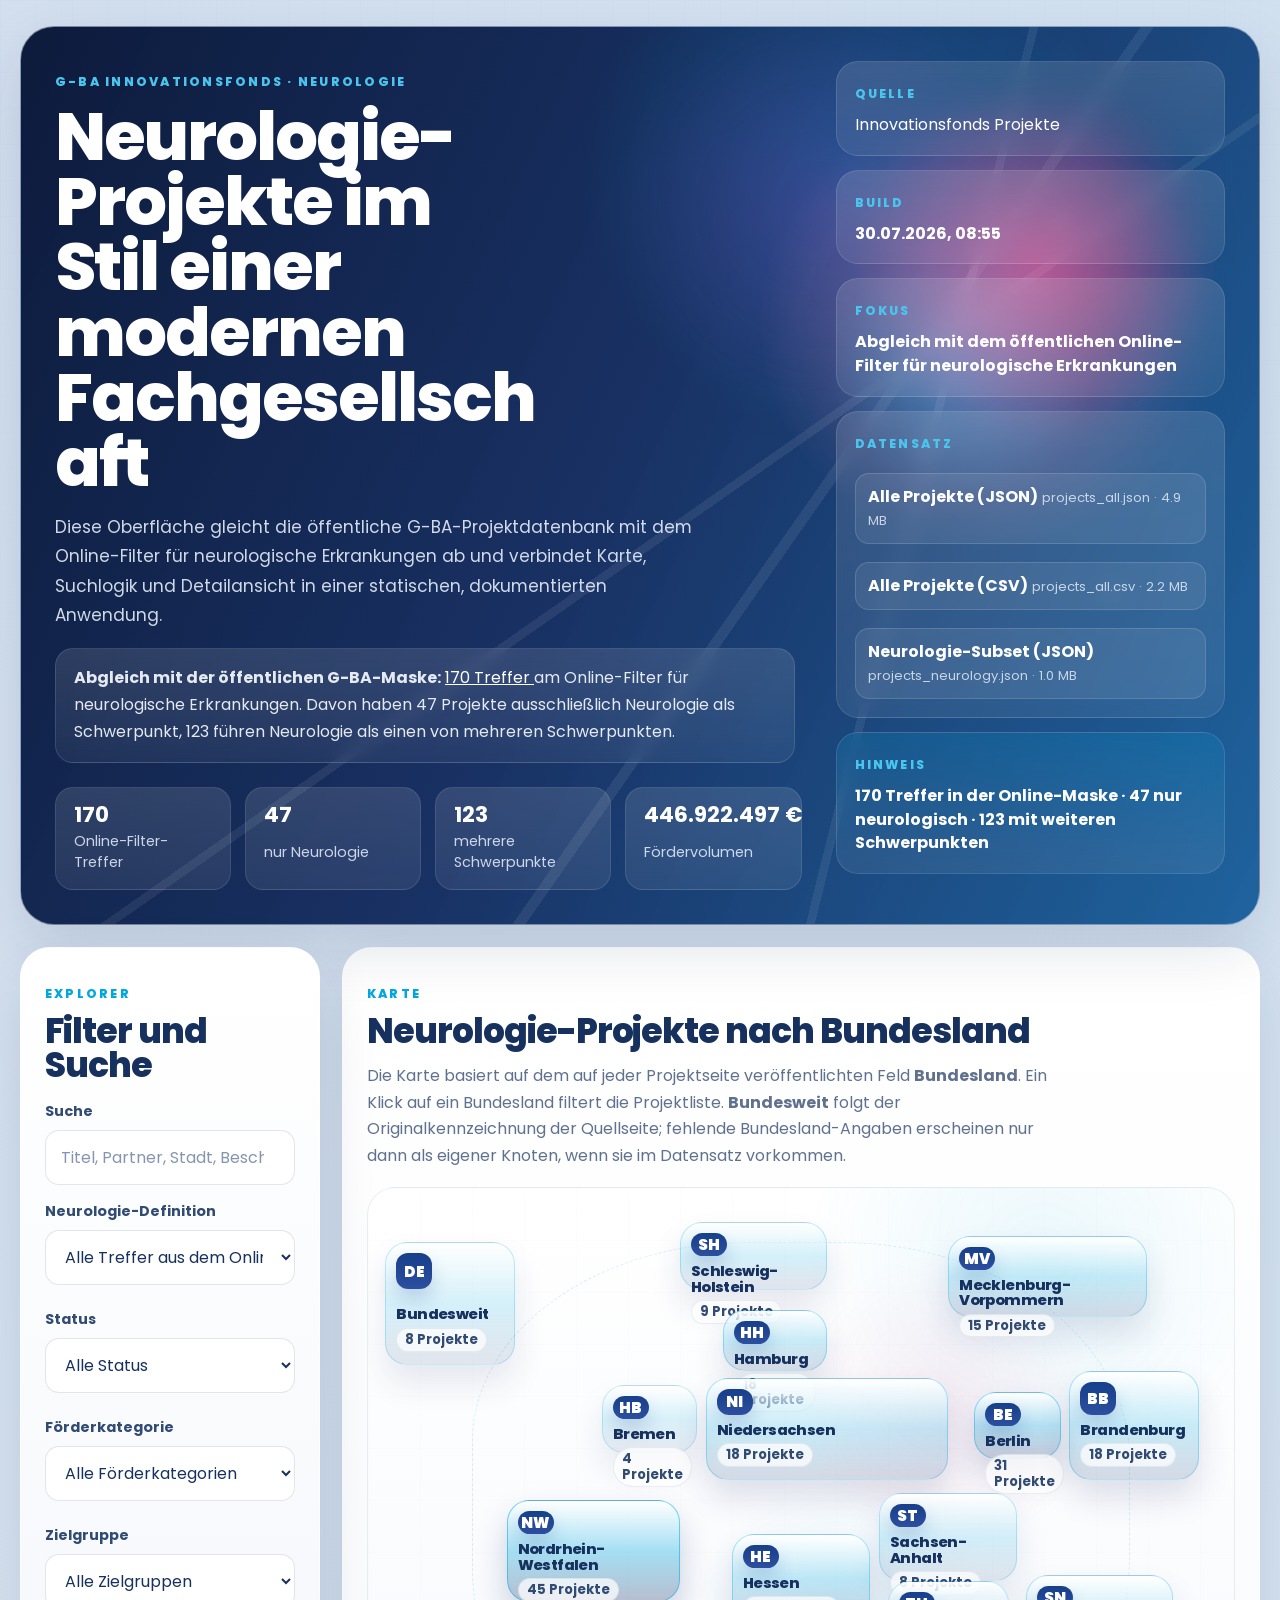
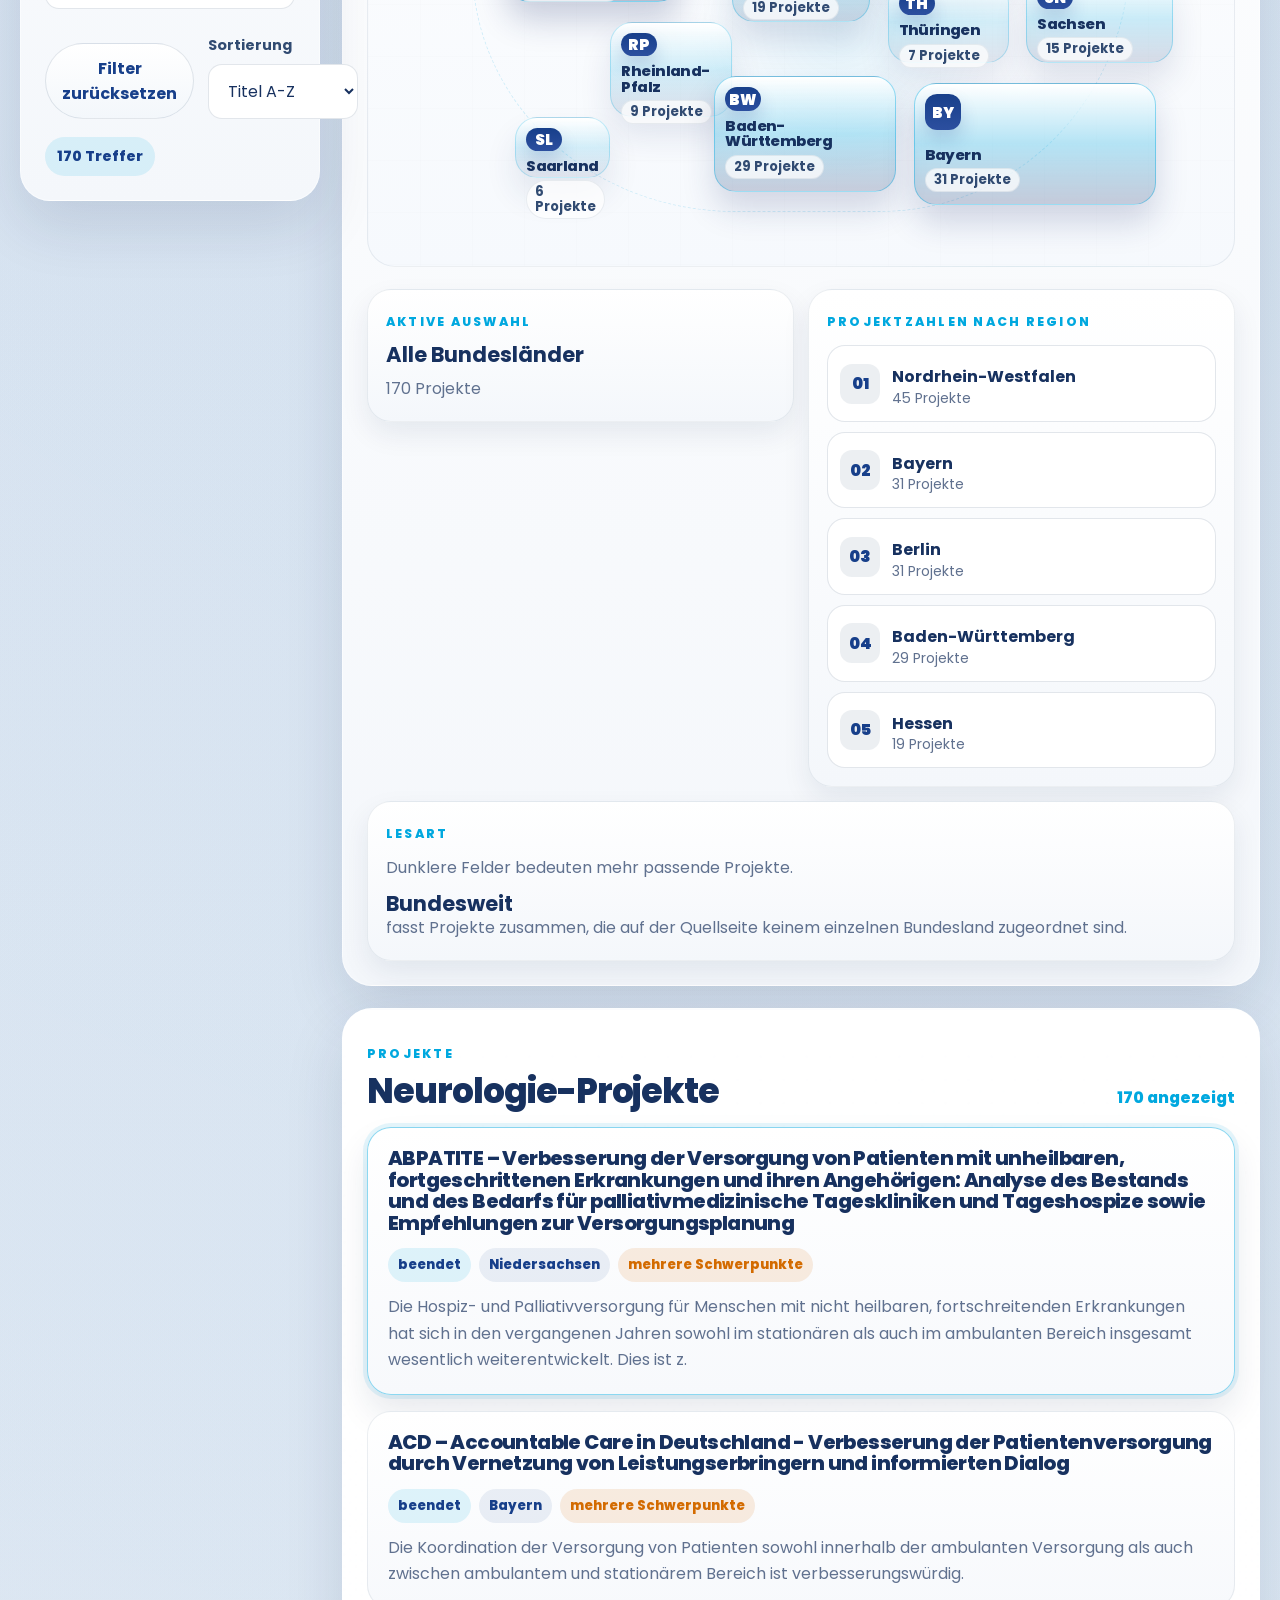
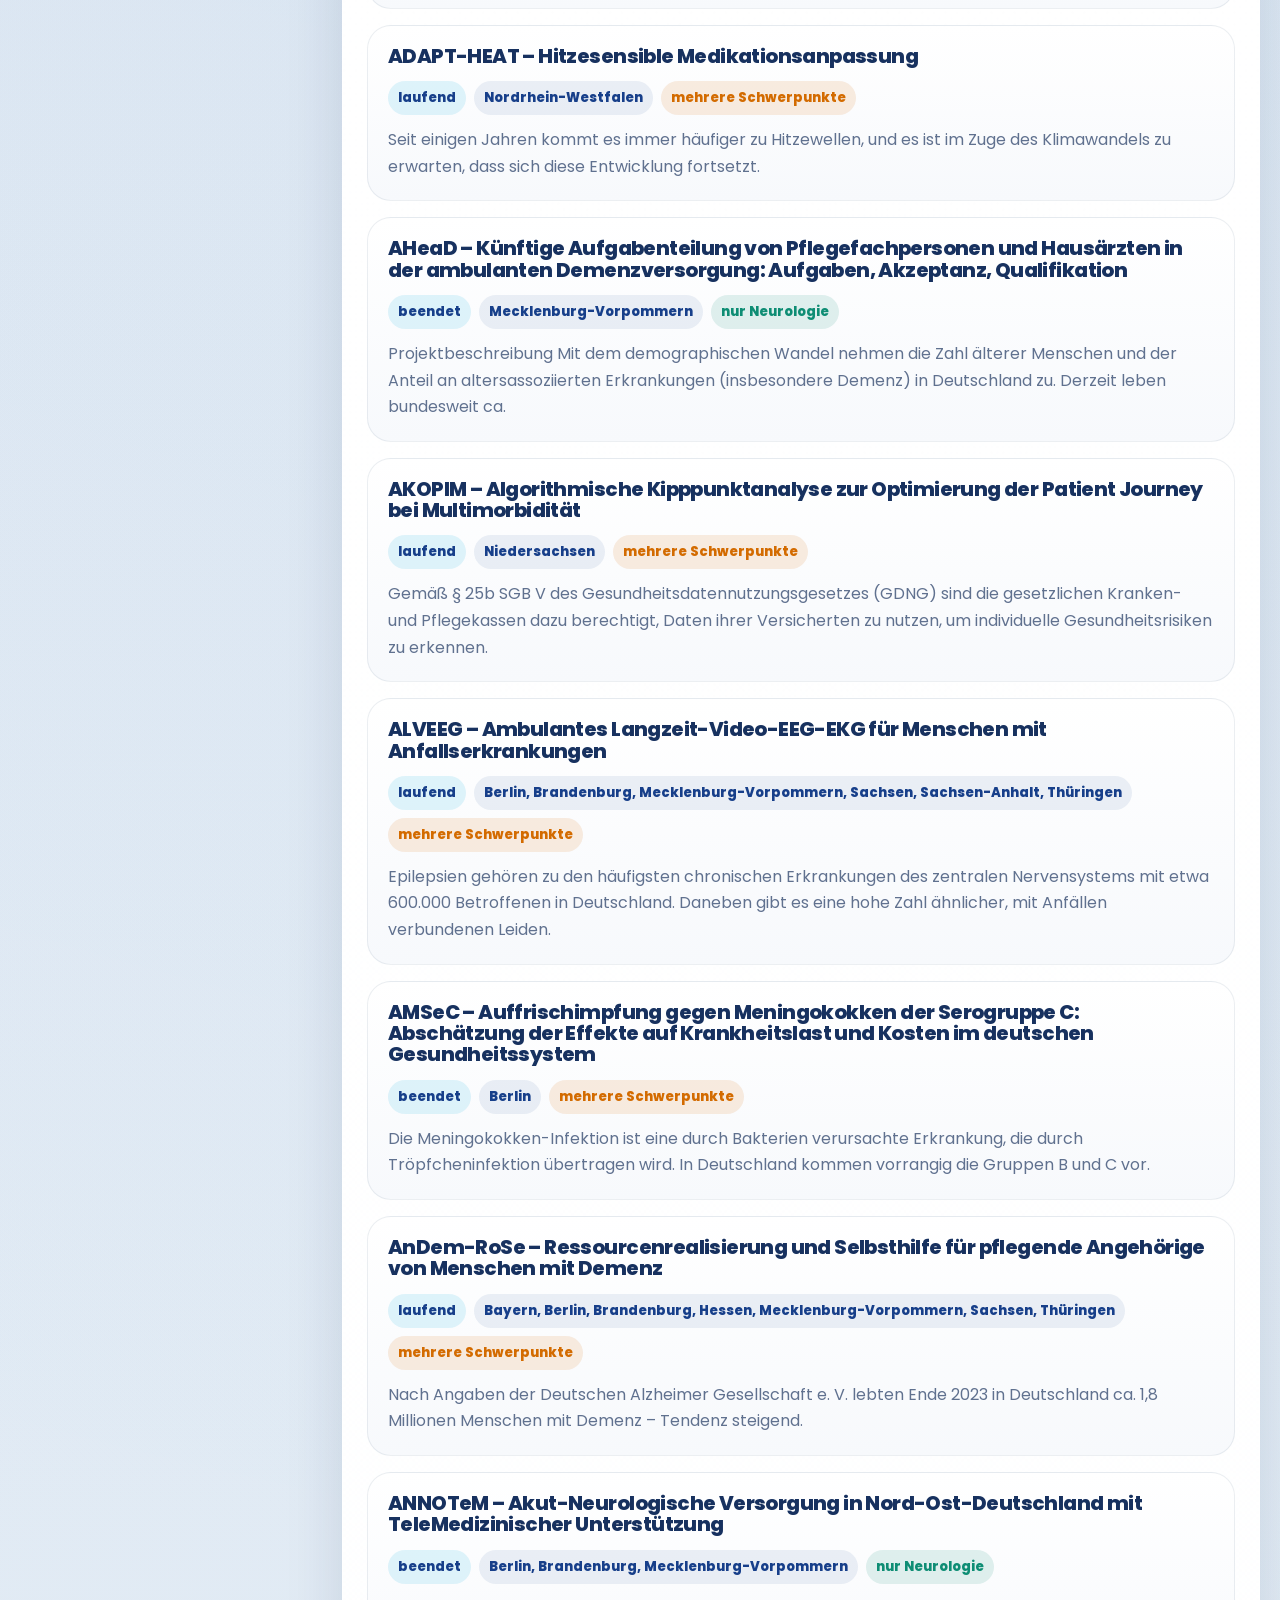
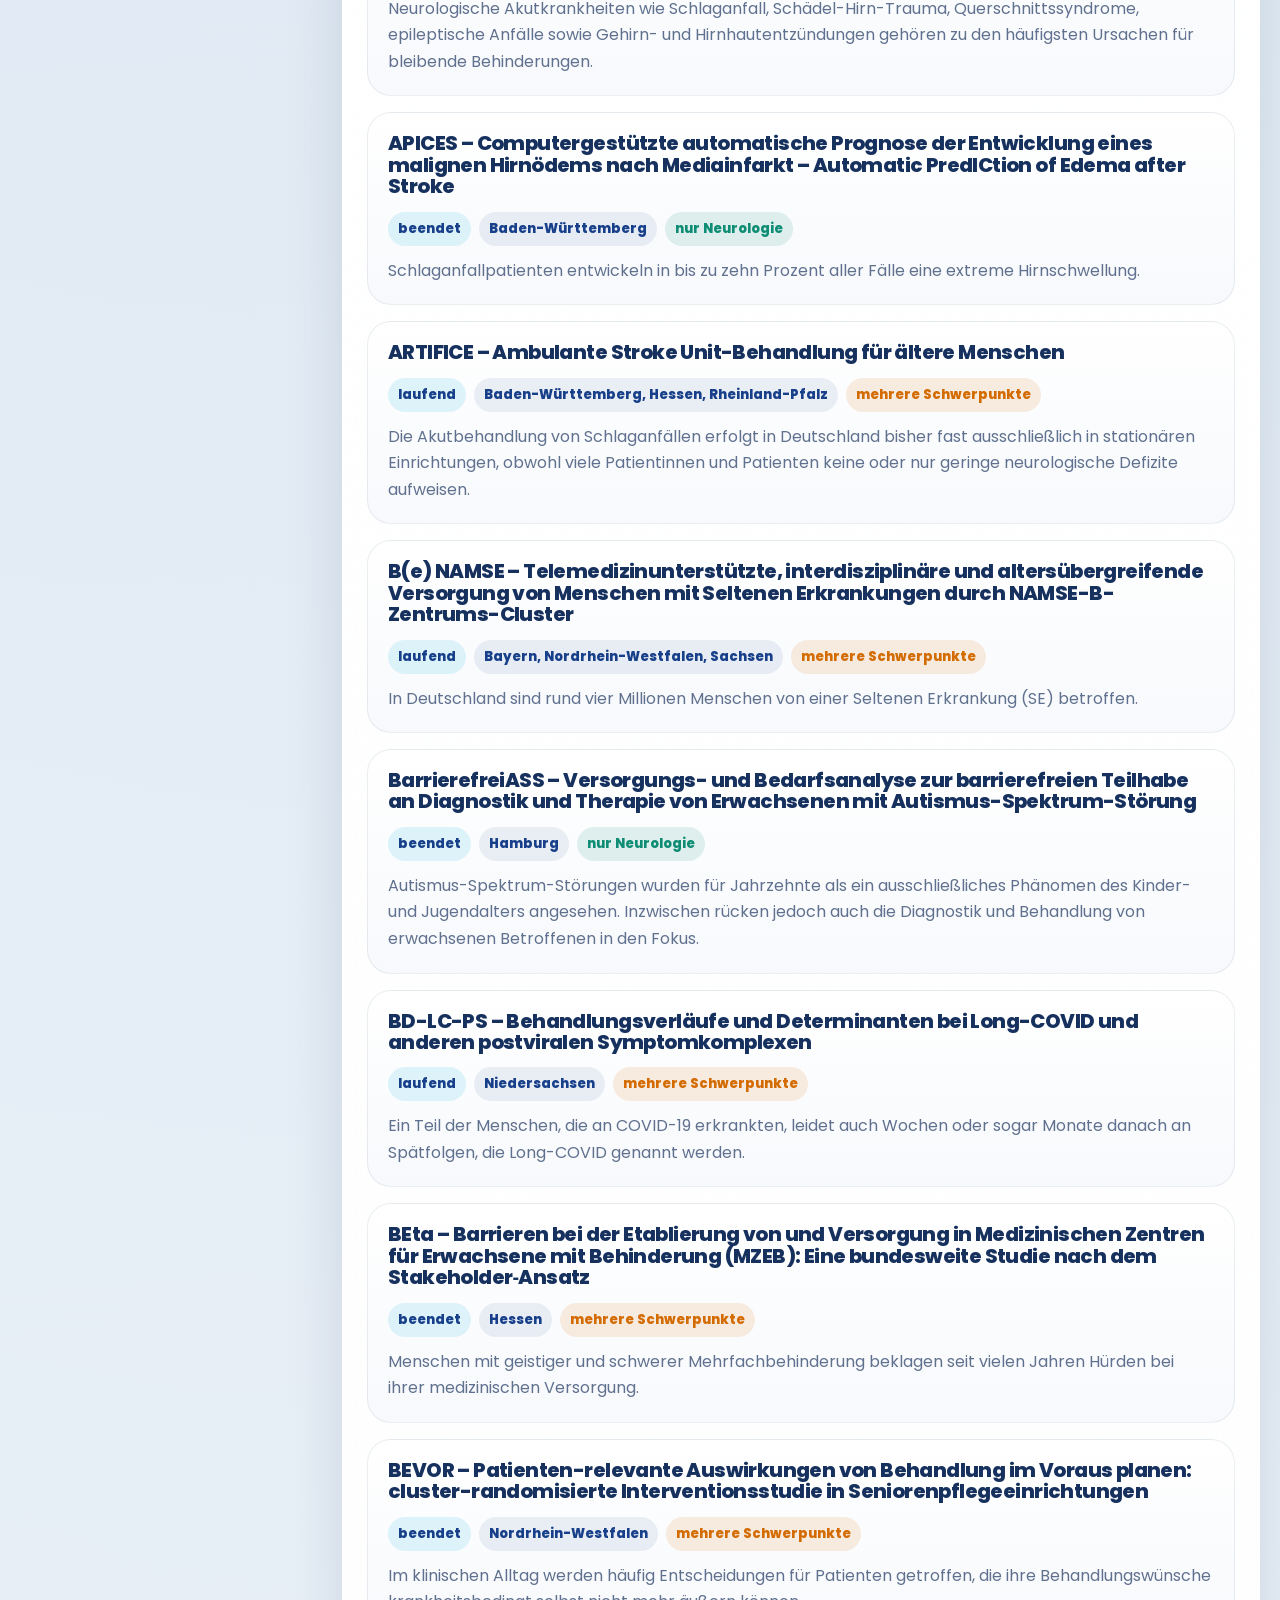
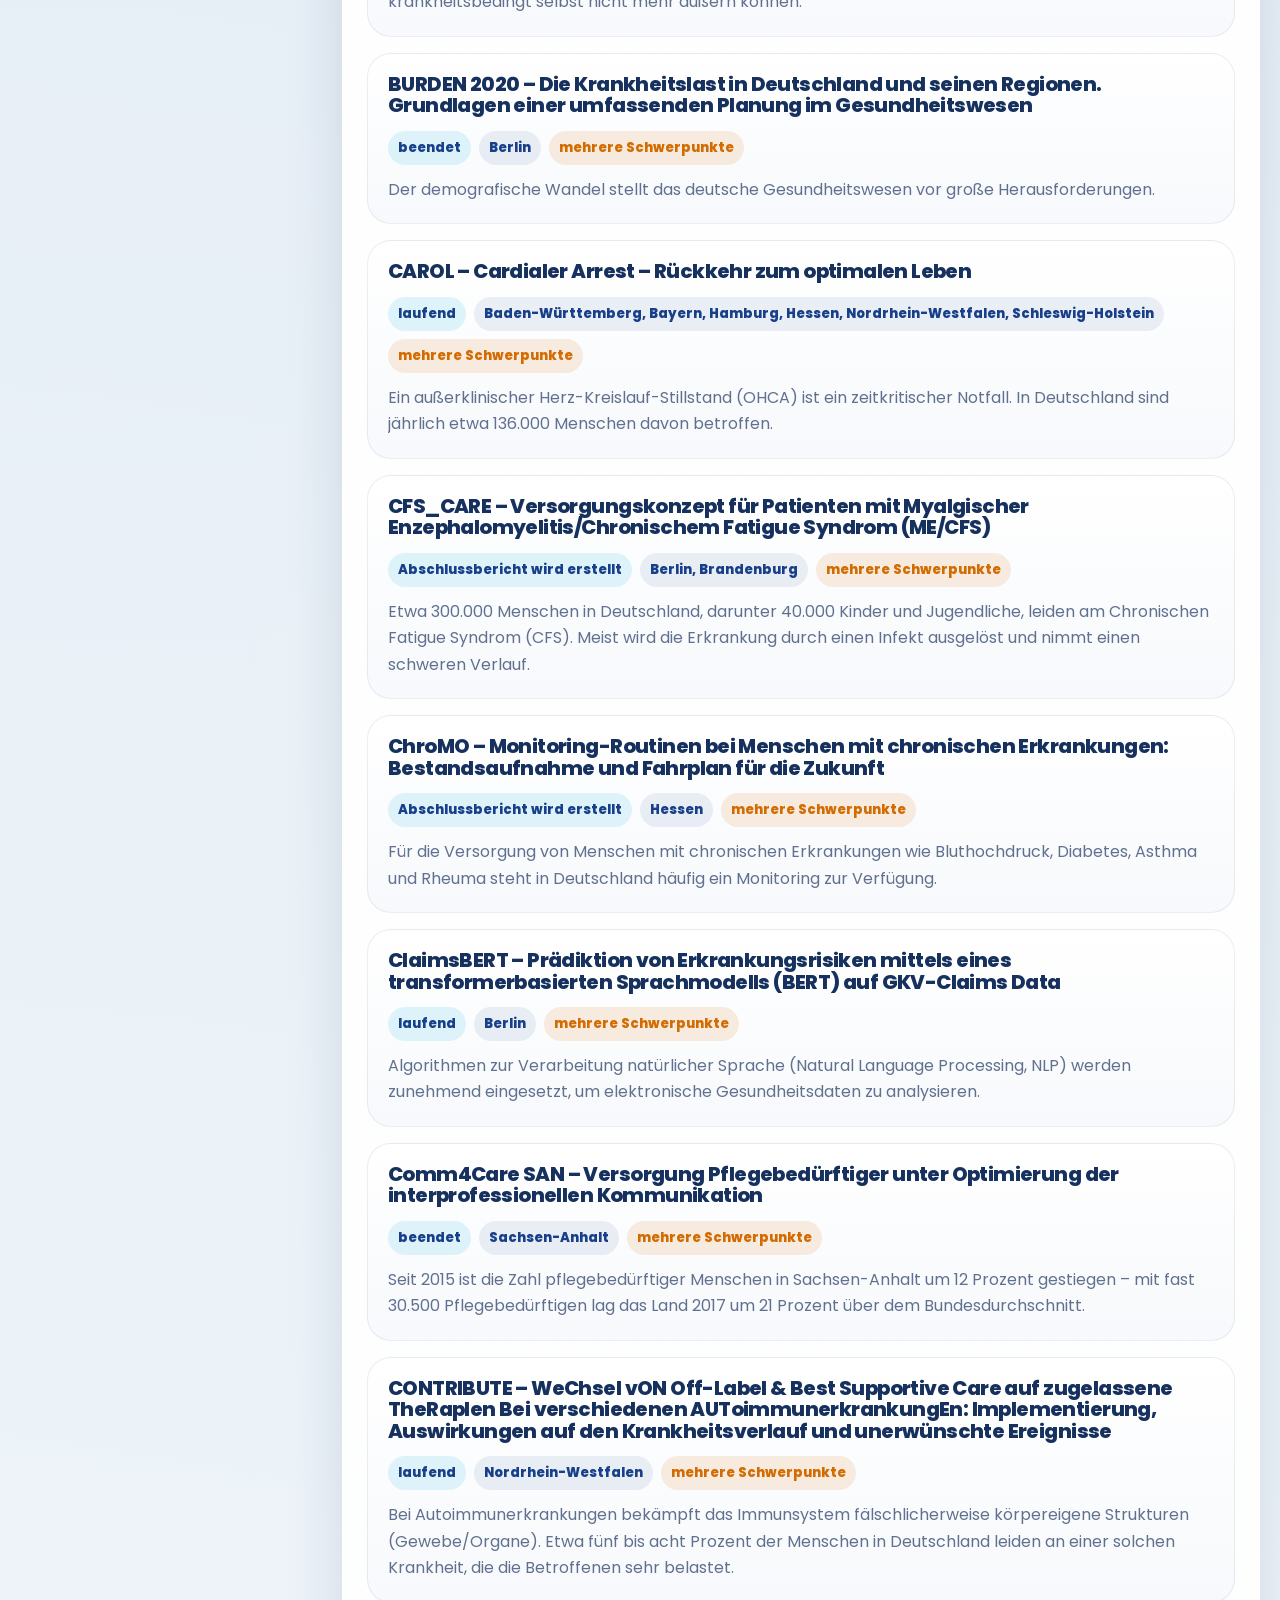
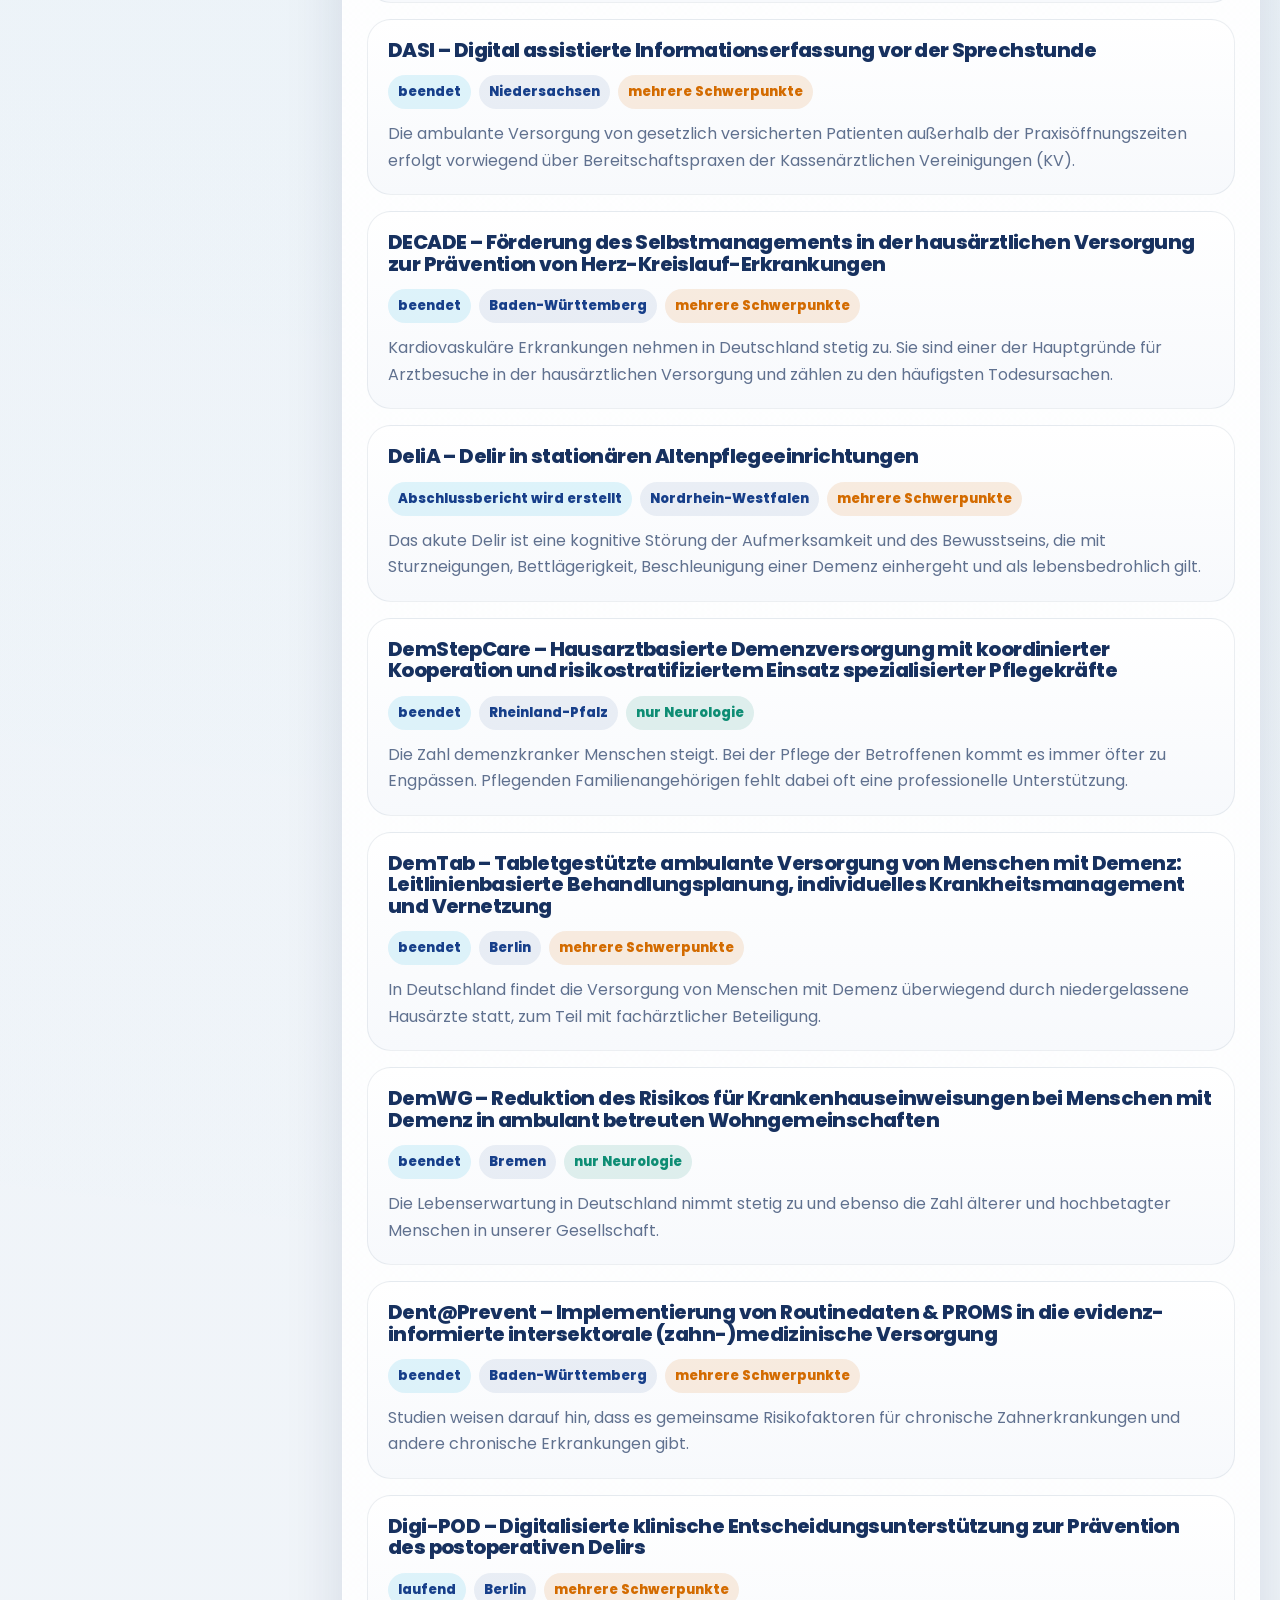
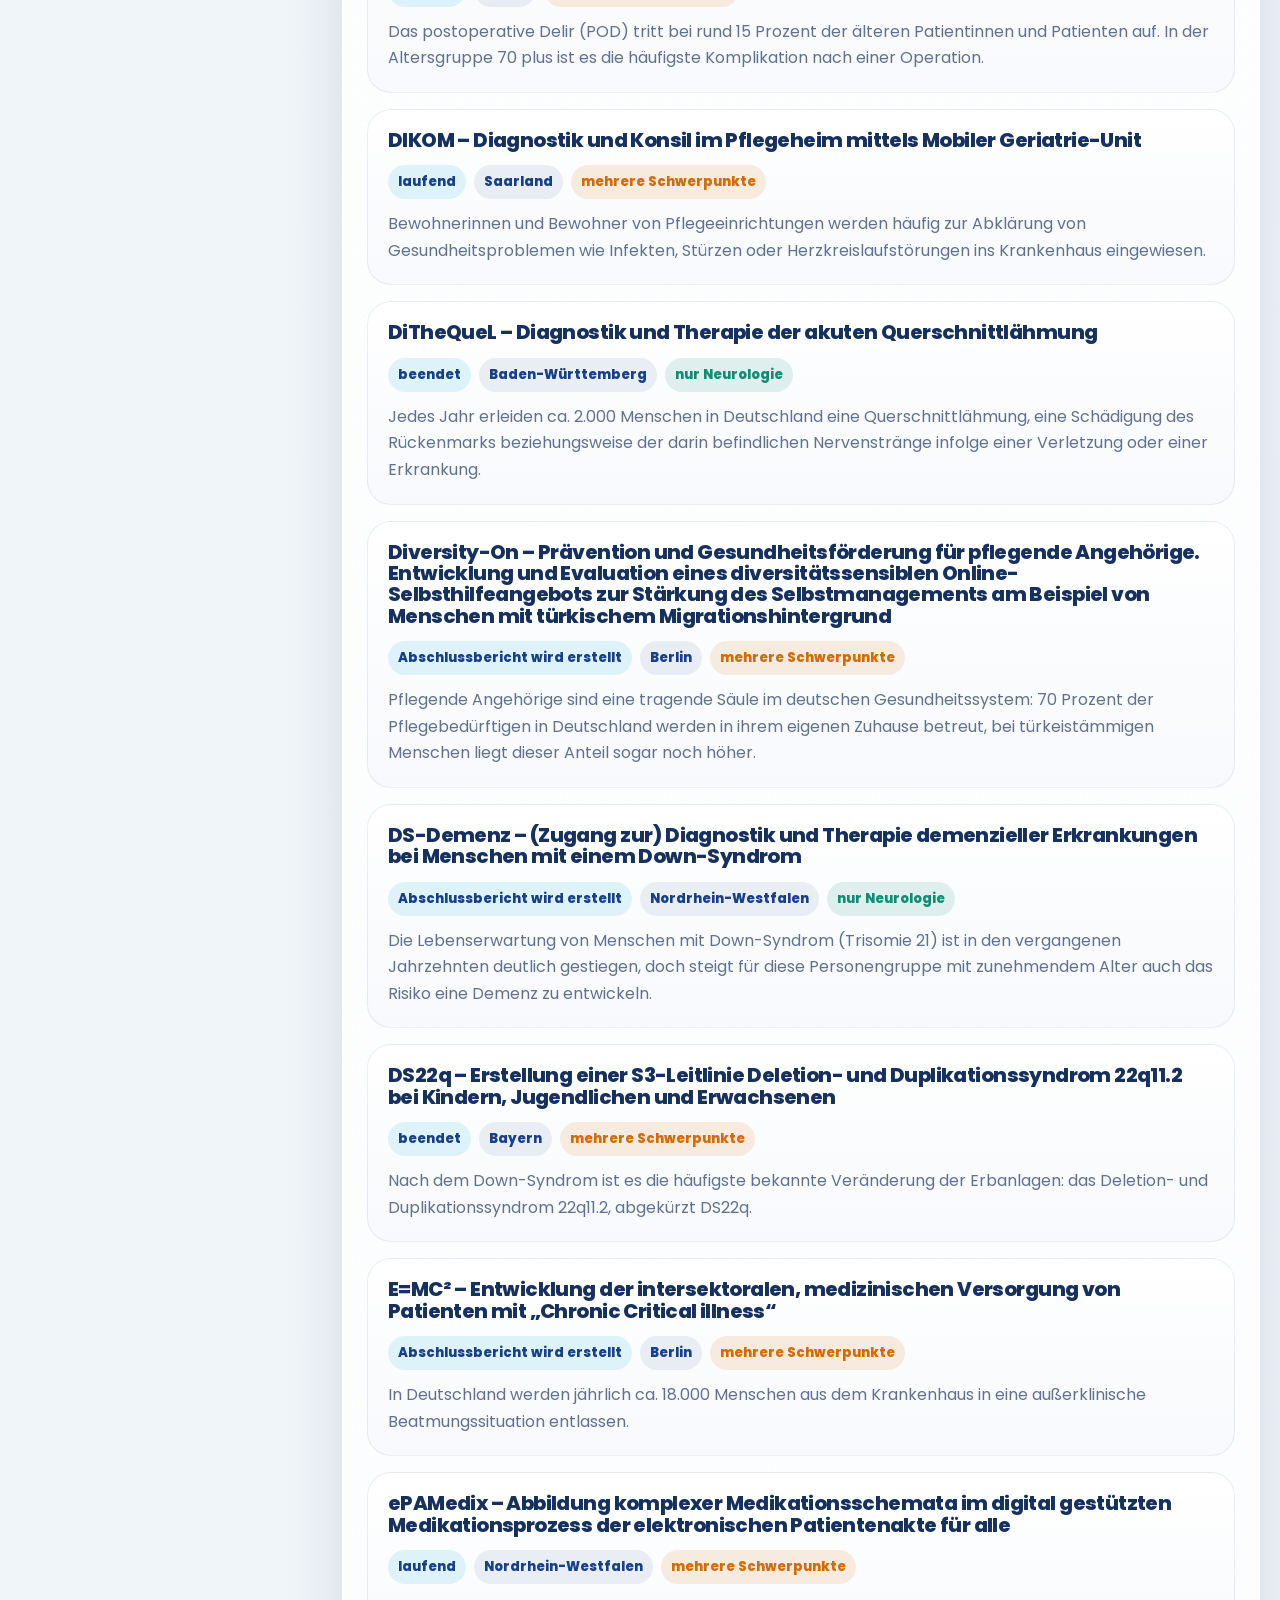
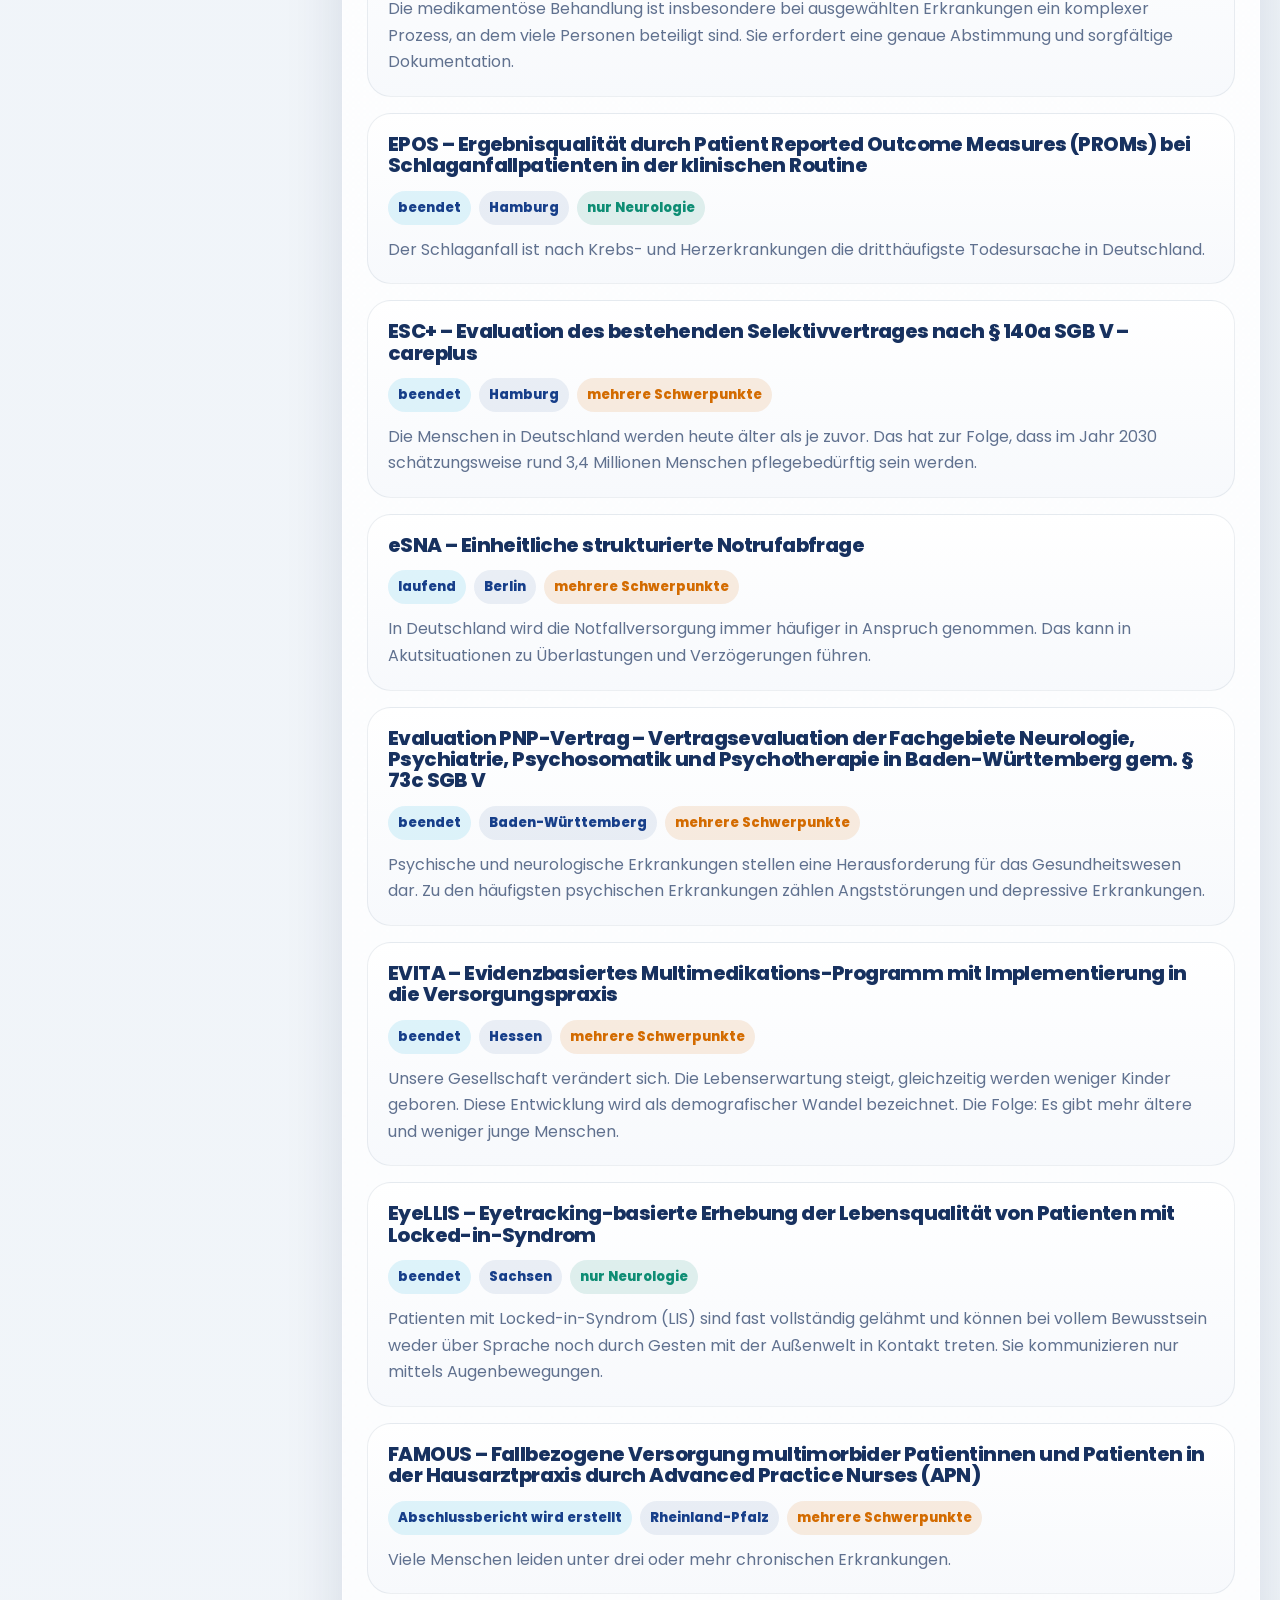
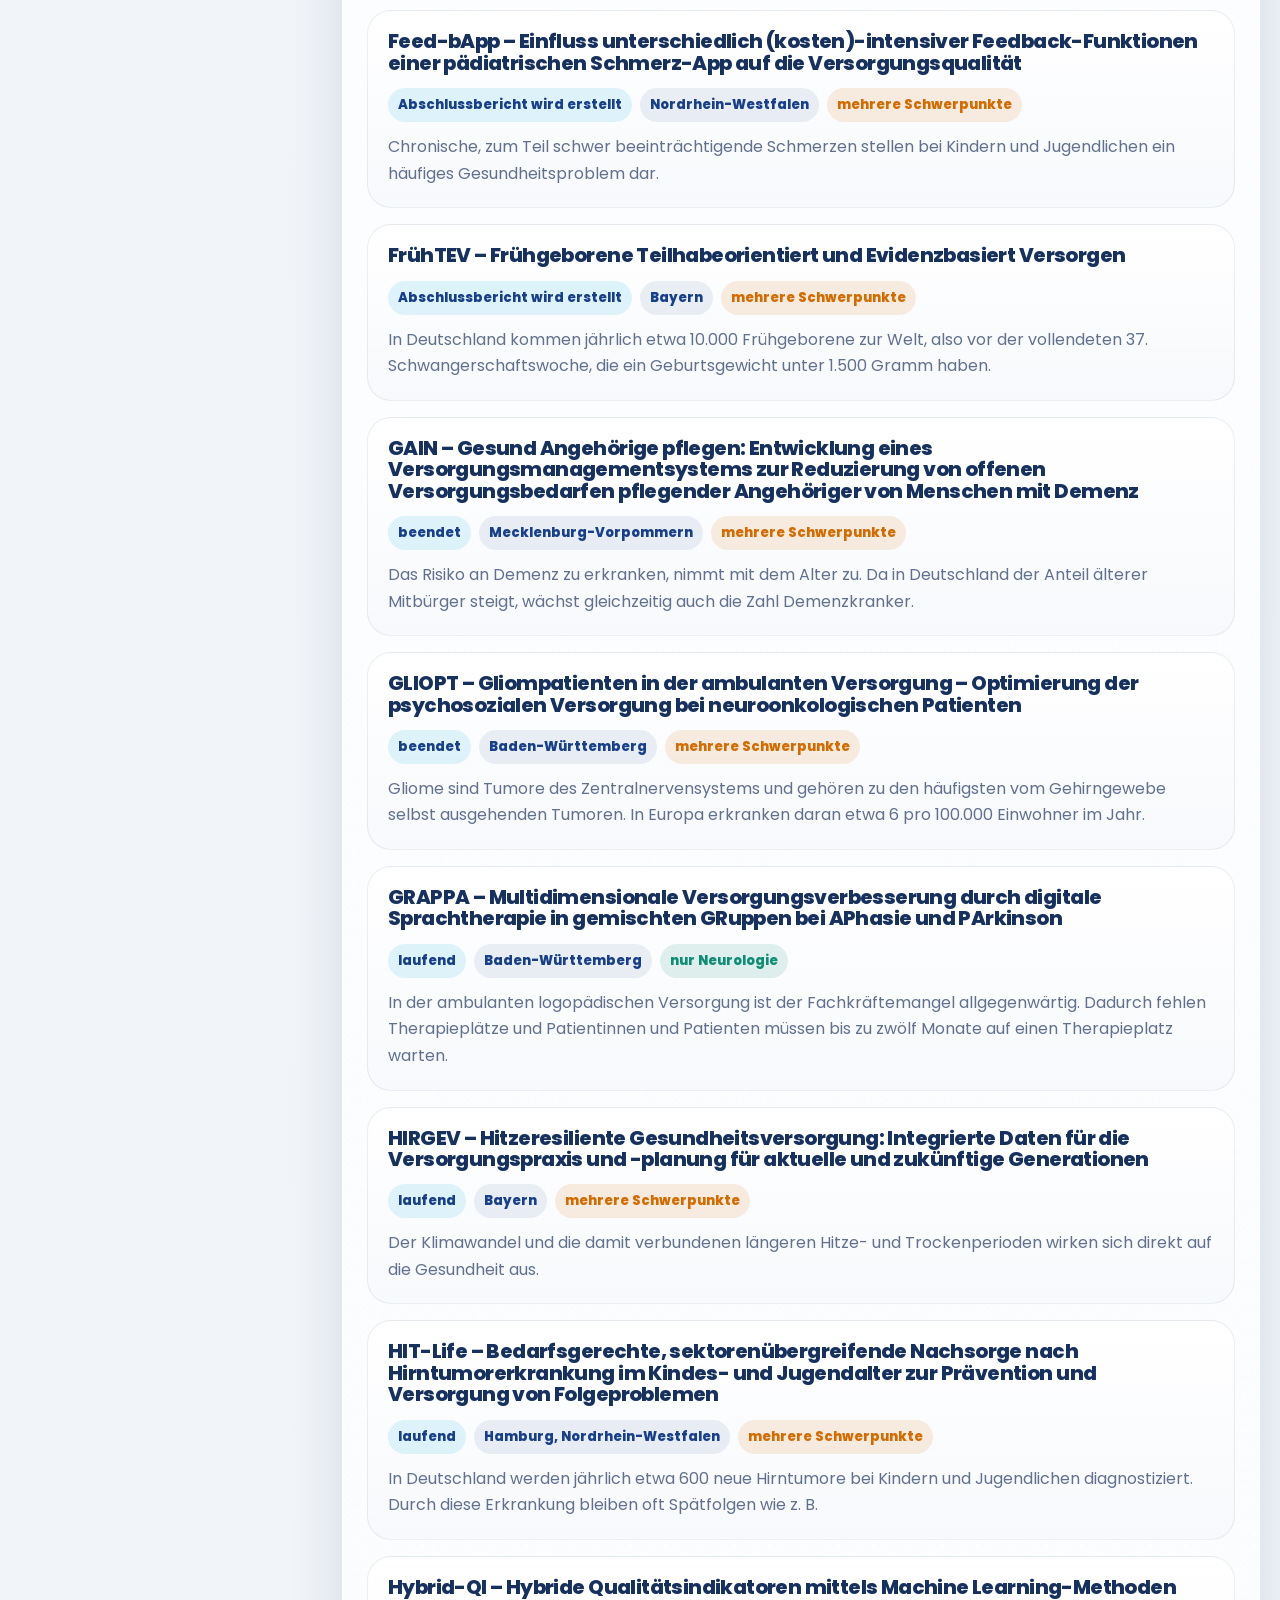
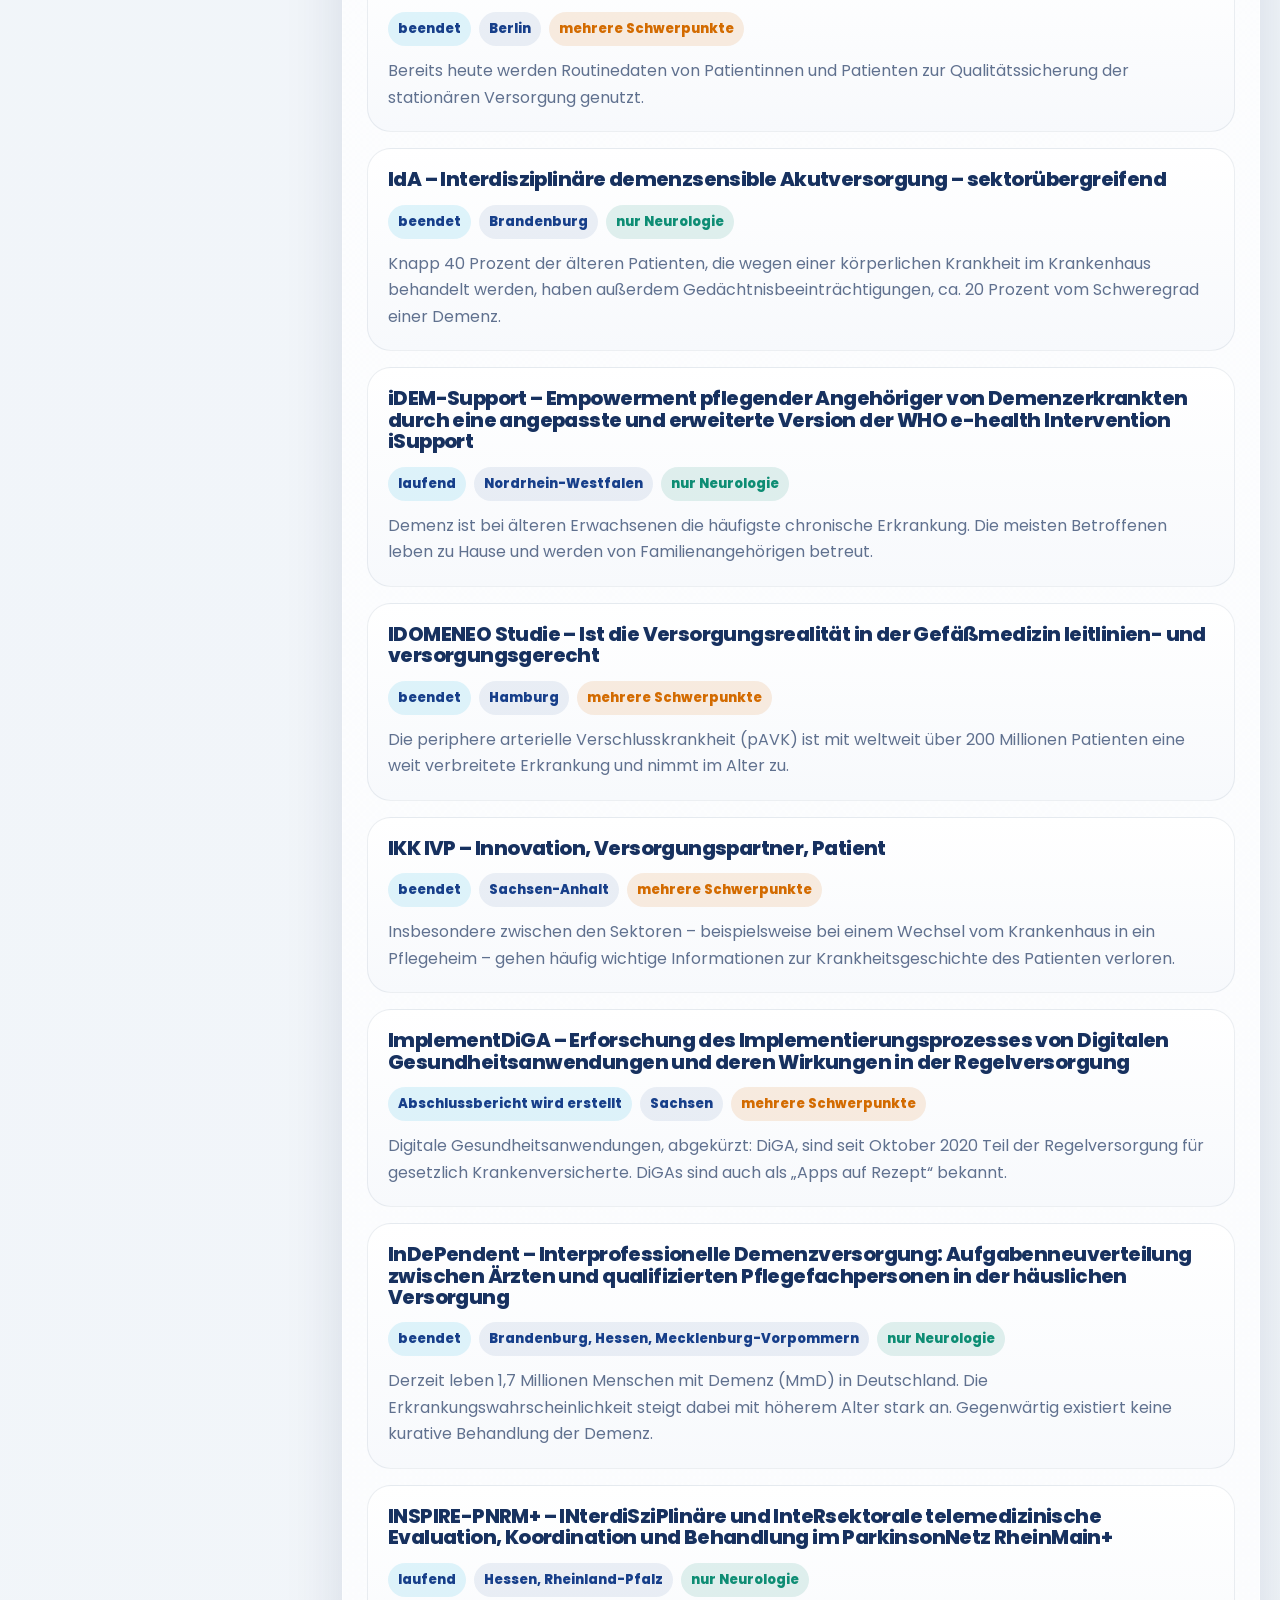
==== commit ddbd32be: "Harden automated data refresh" ====
--- a/site/index.html
+++ b/site/index.html
@@ -8,6 +8,7 @@
       name="description"
       content="Interaktive Karte und Explorer für neurologische Projekte aus dem G-BA Innovationsfonds."
     >
+    <link rel="icon" href="./favicon.svg" type="image/svg+xml">
     <link rel="preconnect" href="https://fonts.googleapis.com">
     <link rel="preconnect" href="https://fonts.gstatic.com" crossorigin>
     <link
--- a/site/styles.css
+++ b/site/styles.css
@@ -441,6 +441,7 @@
 
 .state-map {
   position: relative;
+  width: 100%;
   min-height: 720px;
   aspect-ratio: 1.2;
   border-radius: 28px;
@@ -479,15 +480,16 @@
 .state-tile {
   position: absolute;
   z-index: 1;
-  display: grid;
-  grid-template-rows: auto 1fr;
-  gap: 10px;
-  padding: 12px;
+  display: flex;
+  flex-direction: column;
+  align-items: flex-start;
+  gap: 8px;
+  padding: 10px 10px 12px;
   border-radius: 22px;
   border: 1px solid var(--line);
   cursor: pointer;
   text-align: left;
-  transition: transform 0.22s ease, box-shadow 0.22s ease, border-color 0.22s ease;
+  transition: transform 0.22s ease, box-shadow 0.22s ease, border-color 0.22s ease, background 0.22s ease;
 }
 
 .state-tile:hover {
@@ -509,30 +511,48 @@
   display: inline-flex;
   align-items: center;
   justify-content: center;
-  width: 40px;
-  height: 40px;
-  border-radius: 13px;
+  width: 36px;
+  height: 36px;
+  border-radius: 12px;
   background: linear-gradient(180deg, var(--brand), var(--brand-2));
   color: #ffffff;
-  font-size: 1rem;
+  font-size: 0.94rem;
   font-weight: 900;
+  box-shadow: 0 10px 18px rgba(23, 63, 138, 0.18);
 }
 
 .state-copy {
   display: grid;
-  align-content: end;
   gap: 6px;
+  width: 100%;
+  margin-top: auto;
 }
 
 .state-name {
-  font-size: clamp(1rem, 1.3vw, 1.25rem);
-  line-height: 1.05;
+  display: grid;
+  gap: 1px;
+  font-size: clamp(0.92rem, 1.08vw, 1.14rem);
+  line-height: 0.98;
+  letter-spacing: -0.04em;
+}
+
+.state-name-line {
+  display: block;
 }
 
 .state-count {
+  display: inline-flex;
+  align-items: center;
+  width: fit-content;
+  max-width: 100%;
+  padding: 4px 9px;
+  border-radius: 999px;
+  background: rgba(255, 255, 255, 0.74);
   color: var(--ink-2);
-  font-size: 0.94rem;
-  line-height: 1.36;
+  font-size: 0.82rem;
+  font-weight: 700;
+  line-height: 1.2;
+  box-shadow: inset 0 0 0 1px rgba(23, 49, 95, 0.08);
 }
 
 .map-sidebar {
@@ -806,6 +826,33 @@
   }
 }
 
+@media (max-width: 1560px) {
+  .map-shell {
+    grid-template-columns: 1fr;
+  }
+
+  .map-sidebar {
+    grid-template-columns: repeat(3, minmax(0, 1fr));
+    align-items: start;
+  }
+}
+
+@media (max-width: 1320px) {
+  .state-map {
+    min-height: clamp(540px, 58vw, 680px);
+    aspect-ratio: auto;
+  }
+
+  .map-sidebar {
+    grid-template-columns: repeat(2, minmax(0, 1fr));
+    align-items: start;
+  }
+
+  .map-side-card:last-child {
+    grid-column: 1 / -1;
+  }
+}
+
 @media (max-width: 1140px) {
   .hero {
     grid-template-columns: 1fr;
@@ -832,42 +879,24 @@
   .map-shell {
     grid-template-columns: 1fr;
   }
-}
-
-@media (max-width: 760px) {
-  .page-shell {
-    width: min(100% - 20px, 100%);
-    padding-top: 14px;
-  }
-
-  .hero,
-  .card {
-    padding: 22px;
-    border-radius: 26px;
-  }
-
-  .hero h1 {
-    max-width: 12ch;
-    font-size: clamp(2.8rem, 11vw, 4.4rem);
-  }
-
-  .hero-stats {
+
+  .map-sidebar {
     grid-template-columns: 1fr;
   }
 
-  .toolbar,
-  .section-heading-split {
-    flex-direction: column;
-    align-items: stretch;
-  }
-
+  .map-side-card:last-child {
+    grid-column: auto;
+  }
+}
+
+@media (max-width: 1240px) {
   .state-map {
     display: grid;
-    grid-template-columns: repeat(2, minmax(0, 1fr));
-    gap: 12px;
+    grid-template-columns: repeat(3, minmax(0, 1fr));
+    gap: 14px;
     min-height: auto;
     aspect-ratio: auto;
-    padding: 12px;
+    padding: 14px;
   }
 
   .state-map::before,
@@ -881,6 +910,68 @@
     top: auto !important;
     width: auto !important;
     height: auto !important;
+    min-height: 138px;
+    gap: 14px;
+    padding: 14px;
+    border-radius: 24px;
+  }
+
+  .state-code {
+    width: 42px;
+    height: 42px;
+    border-radius: 14px;
+    font-size: 1rem;
+  }
+
+  .state-copy {
+    gap: 8px;
+  }
+
+  .state-name {
+    gap: 2px;
+    font-size: clamp(0.98rem, 1.22vw, 1.26rem);
+  }
+
+  .state-count {
+    padding: 6px 10px;
+    font-size: 0.9rem;
+  }
+}
+
+@media (max-width: 760px) {
+  .page-shell {
+    width: min(100% - 20px, 100%);
+    padding-top: 14px;
+  }
+
+  .hero,
+  .card {
+    padding: 22px;
+    border-radius: 26px;
+  }
+
+  .hero h1 {
+    max-width: 12ch;
+    font-size: clamp(2.8rem, 11vw, 4.4rem);
+  }
+
+  .hero-stats {
+    grid-template-columns: 1fr;
+  }
+
+  .toolbar,
+  .section-heading-split {
+    flex-direction: column;
+    align-items: stretch;
+  }
+
+  .state-map {
+    grid-template-columns: repeat(2, minmax(0, 1fr));
+    gap: 12px;
+    padding: 12px;
+  }
+
+  .state-tile {
     min-height: 150px;
   }
 }
